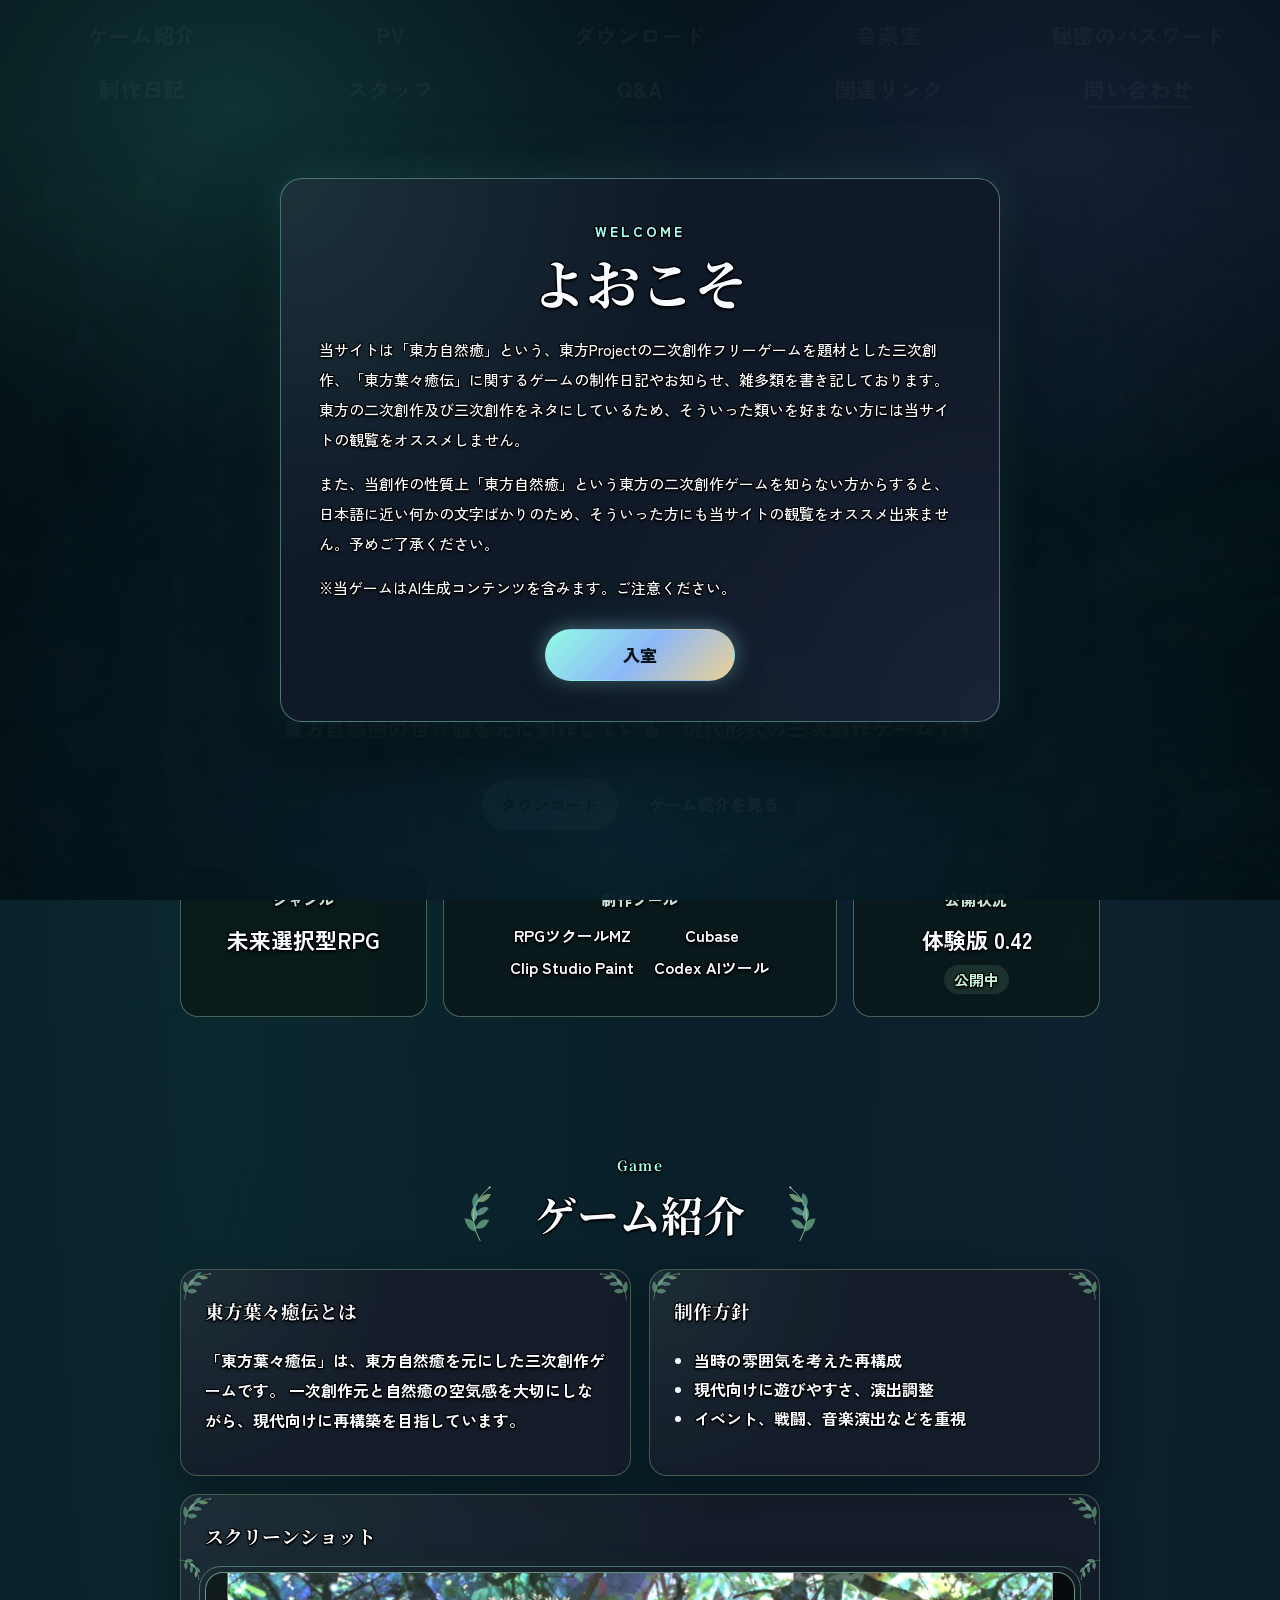
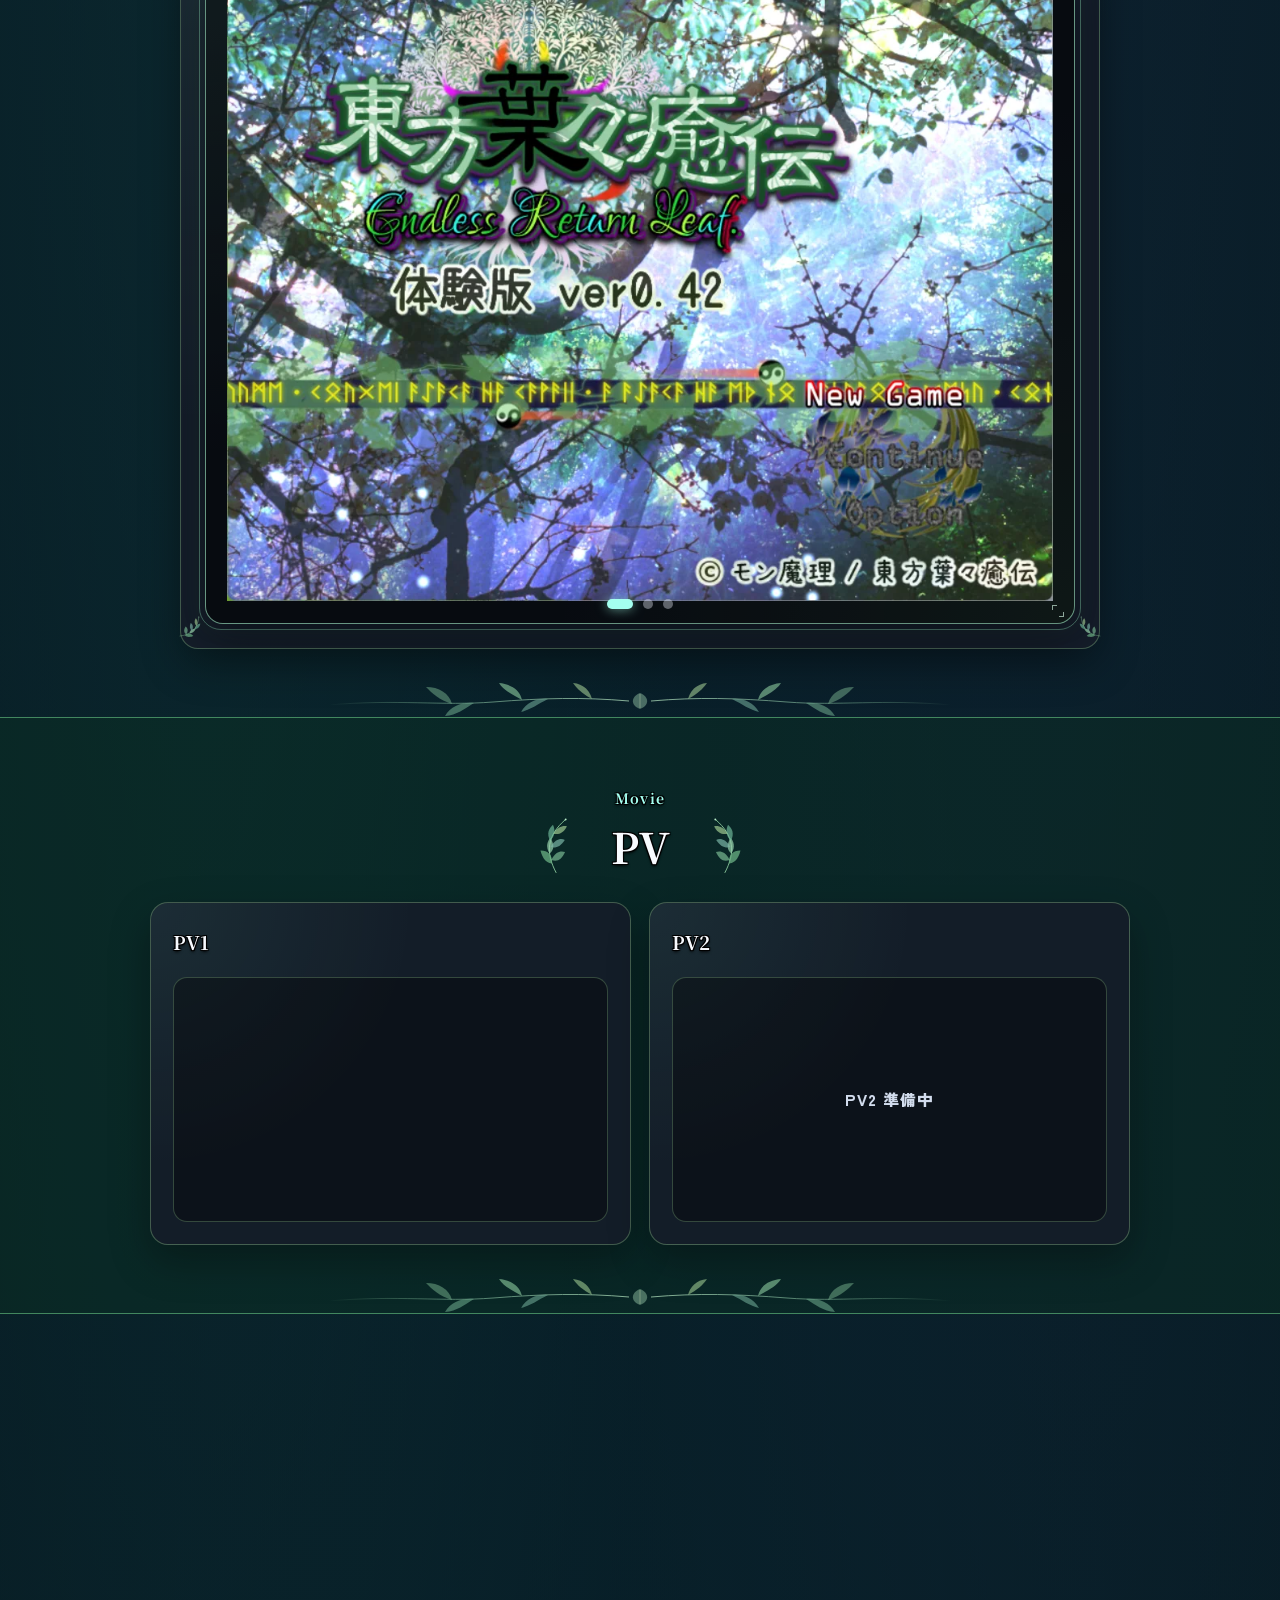
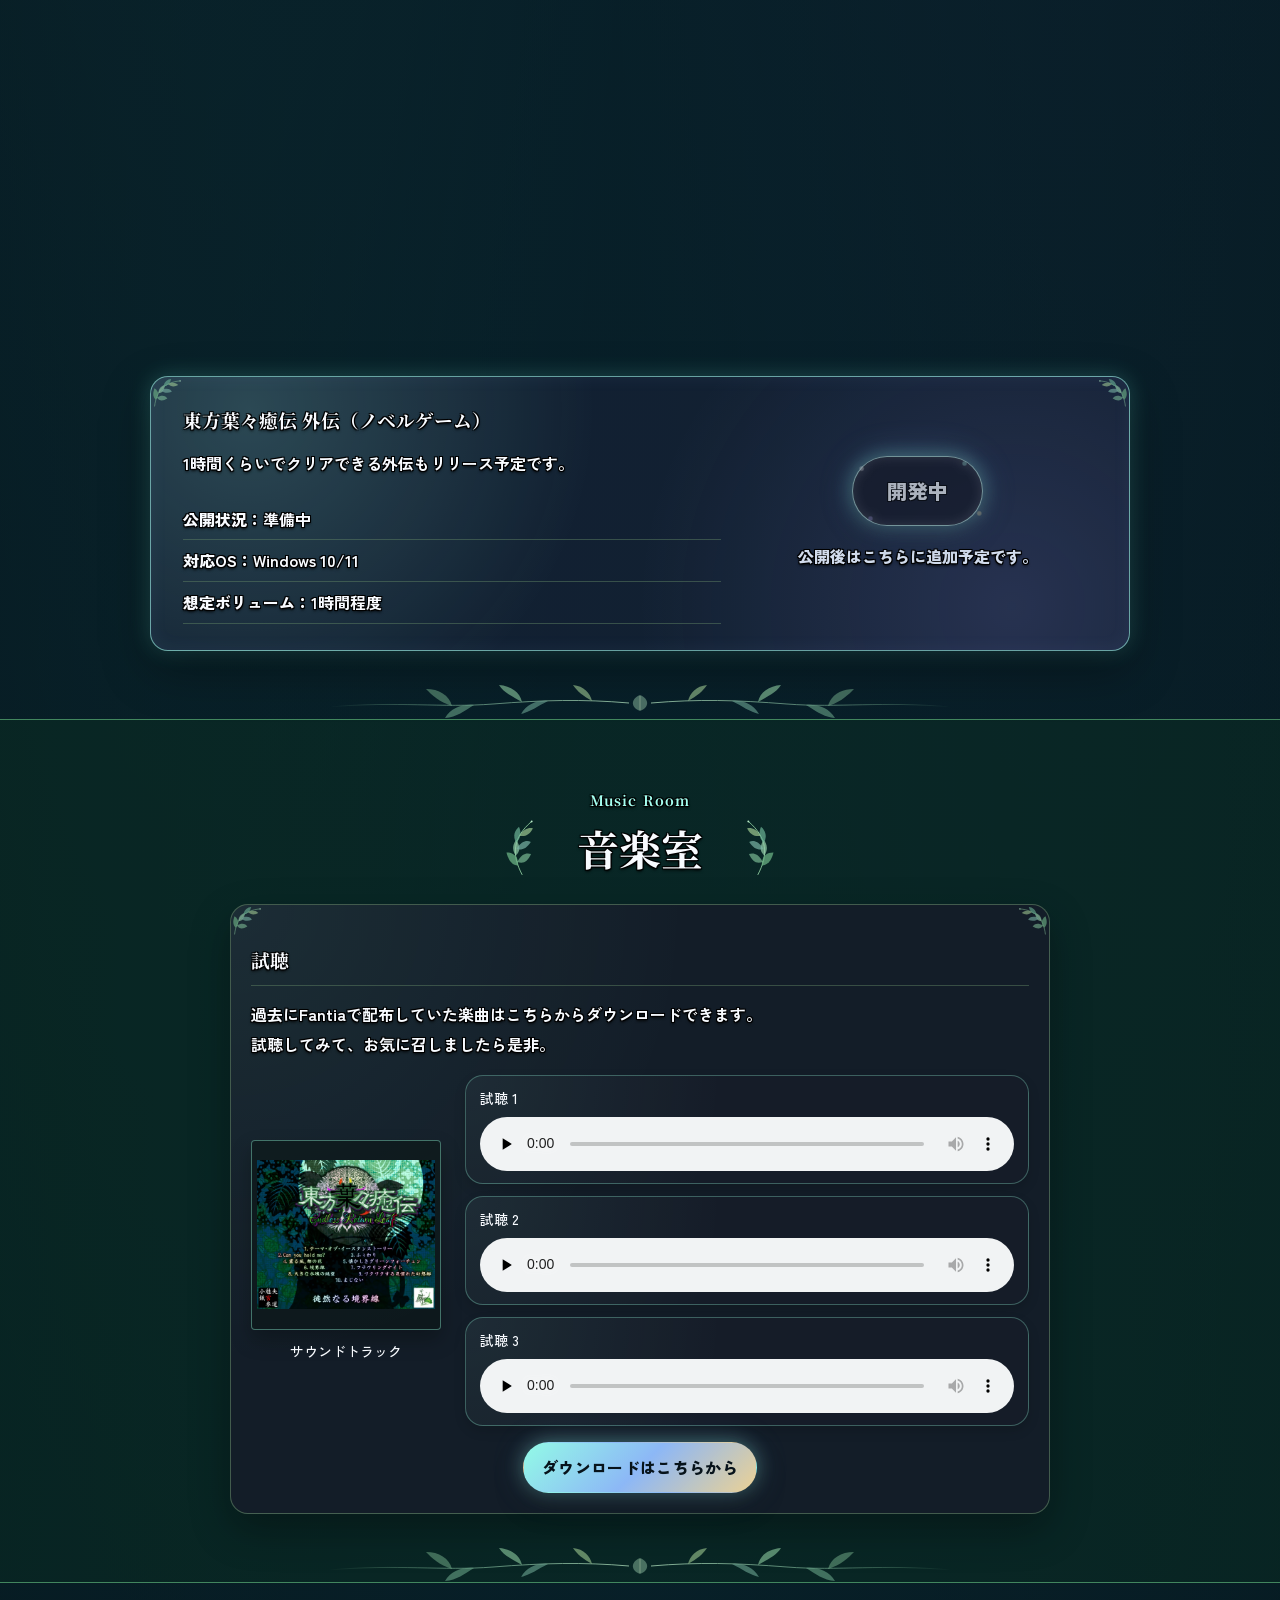
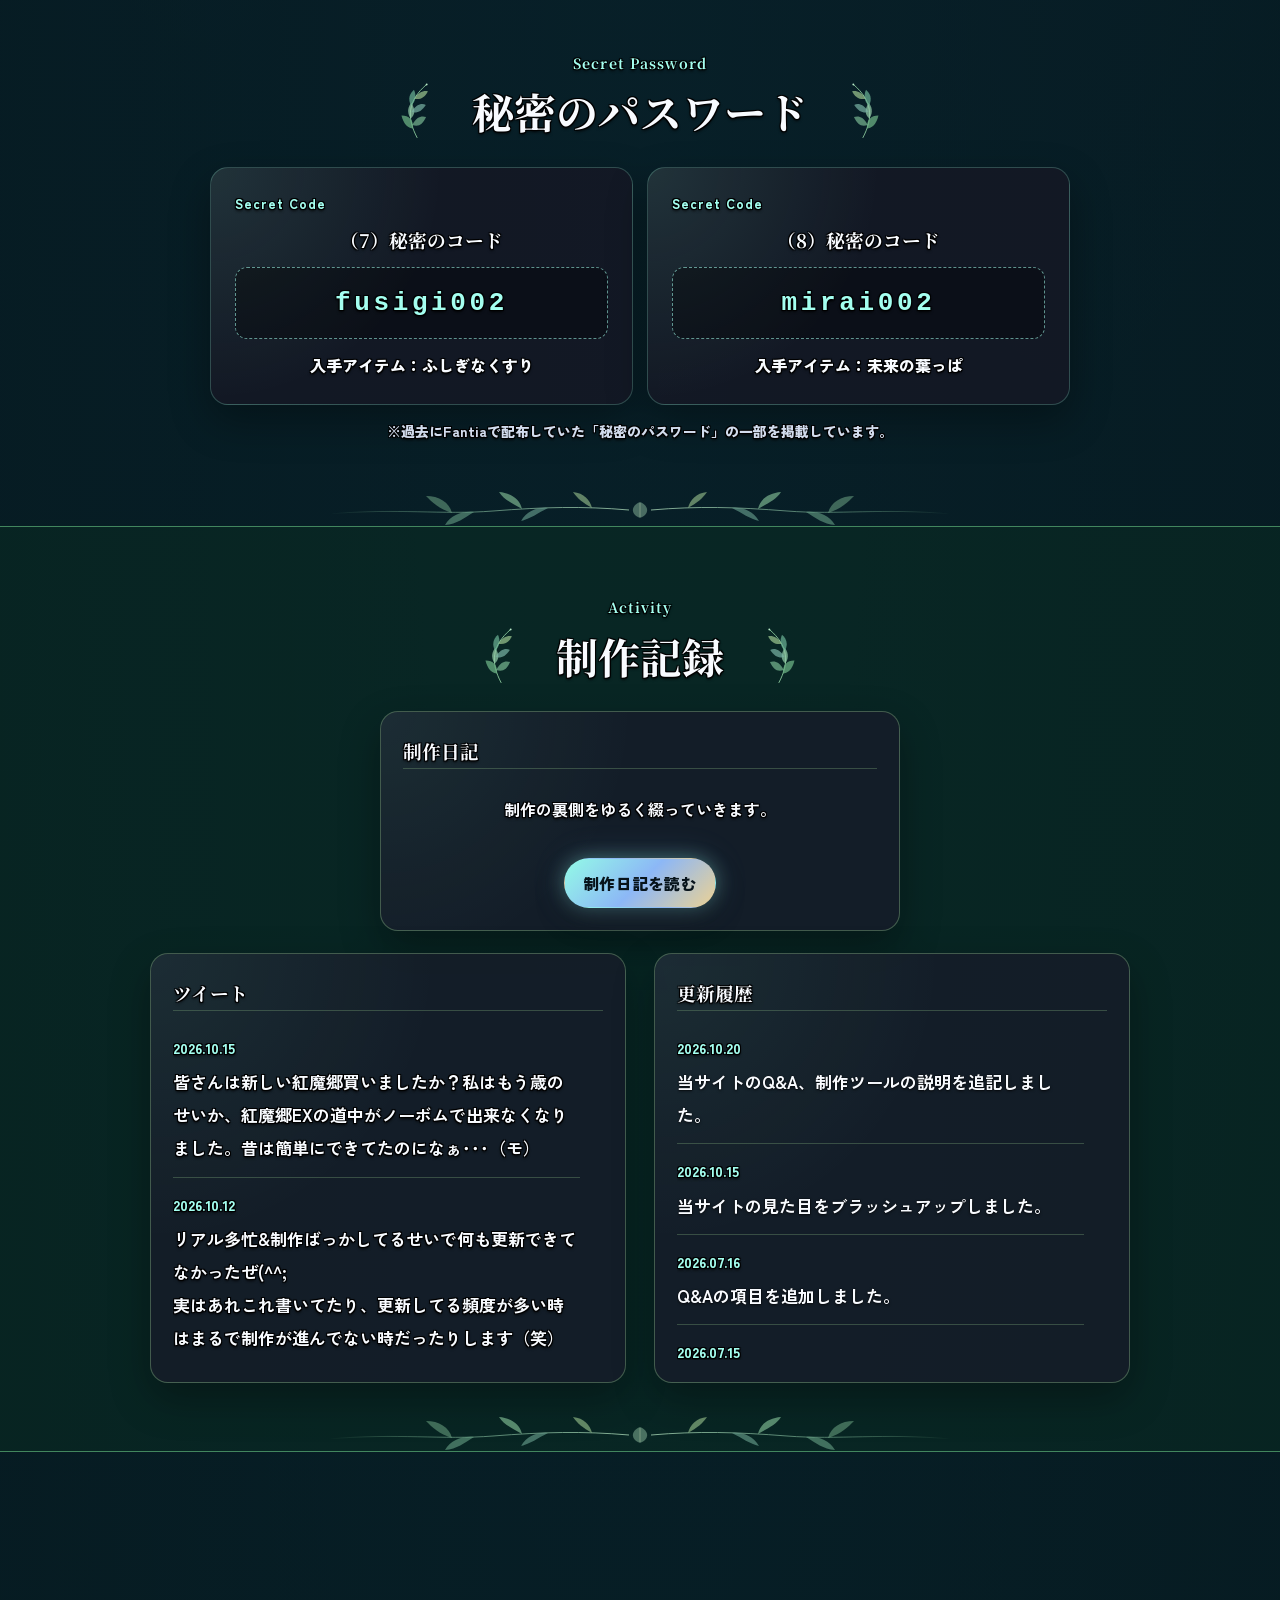
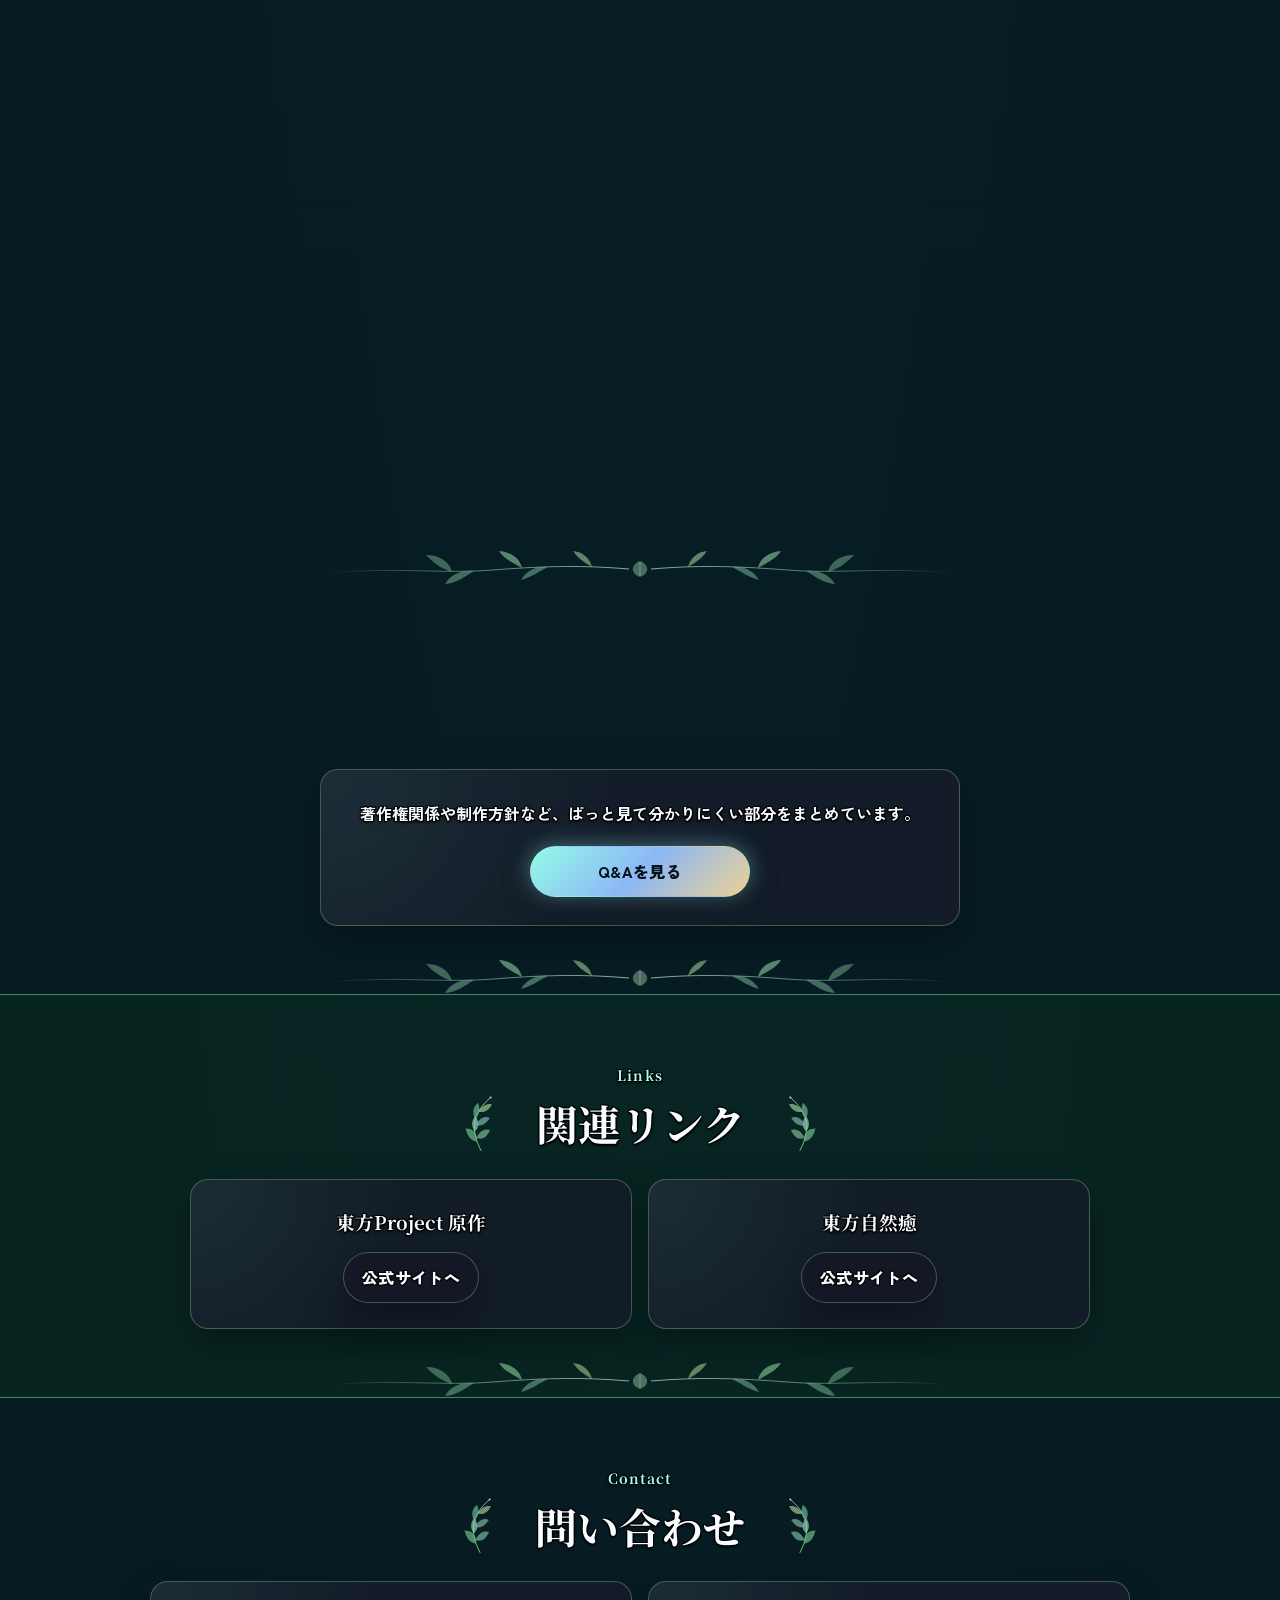
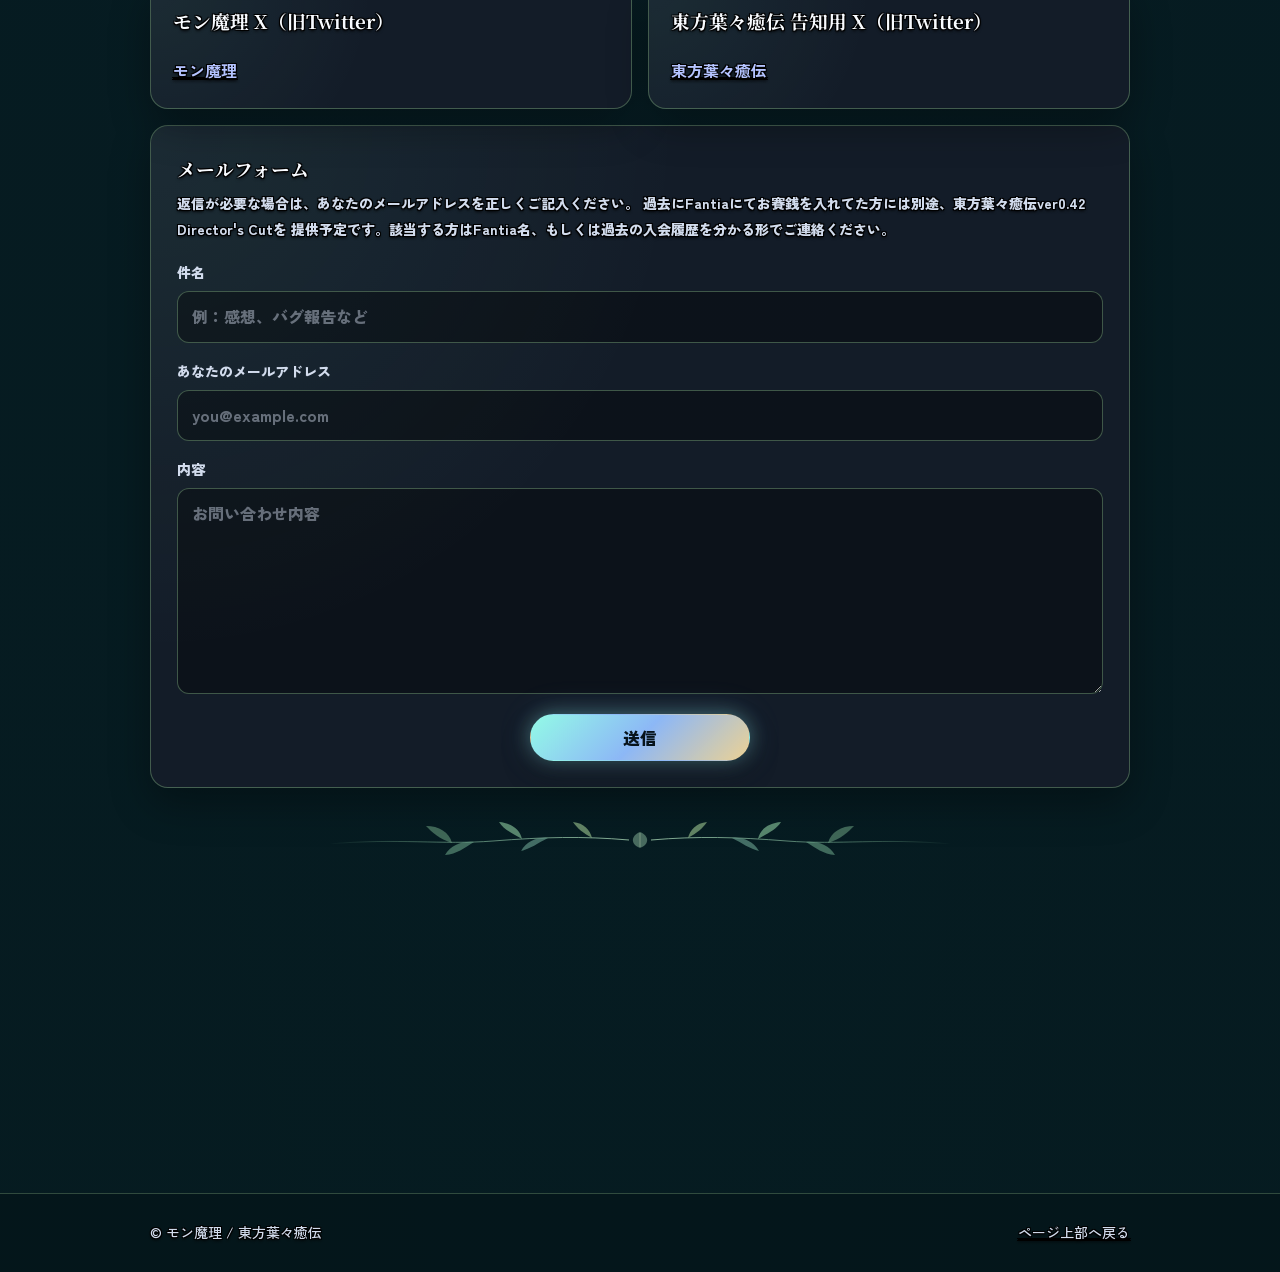
==== index.html @ af392913 "update" ====
<!doctype html>
<html lang="ja">
<head>
  <meta charset="utf-8">
  <meta name="viewport" content="width=device-width, initial-scale=1">
  <title>東方葉々癒伝 | 東方自然癒 三次創作ゲーム</title>
  <meta name="description" content="東方自然癒の三次創作『東方葉々癒伝』の紹介サイトです。ゲーム紹介、PV、ダウンロード、制作日記、スタッフ情報を掲載しています。">

  <meta property="og:title" content="東方葉々癒伝">
  <meta property="og:description" content="東方自然癒の三次創作『東方葉々癒伝』の紹介サイトです。">
  <meta property="og:type" content="website">
  <meta property="og:image" content="https://monmari0118.github.io/Yoyoyuden/assets/og-image.png">
  <meta name="twitter:card" content="summary_large_image">

  <link rel="icon" type="image/svg+xml" href="assets/favicon.svg">
  <link rel="icon" type="image/png" sizes="32x32" href="assets/favicon-32.png">

  <!-- 入場済みならウェルカム画面を描画前に非表示にする -->
  <script>
    try {
      if (localStorage.getItem("yoyoyudenWelcomeSeen") === "1") {
        document.documentElement.classList.add("welcome-seen");
      }
    } catch (error) {}
  </script>

  <link rel="preconnect" href="https://fonts.googleapis.com">
  <link rel="preconnect" href="https://fonts.gstatic.com" crossorigin>
  <link href="https://fonts.googleapis.com/css2?family=Noto+Serif+JP:wght@500;700;900&family=Zen+Kaku+Gothic+New:wght@400;500;700;900&display=swap" rel="stylesheet">

  <link rel="stylesheet" href="style.css">
  <link rel="stylesheet" href="ornament-leaf.css?v=20261015">
  <link rel="stylesheet" href="detail-polish.css?v=20261020-2">
  <link rel="stylesheet" href="gallery-polish.css?v=20261015">
  <link rel="stylesheet" href="music-polish.css?v=20261015">
</head>

<body class="site-glow ornament-leaf detail-polish">
  <div class="welcome-gate">
    <div class="welcome-card">
      <p class="welcome-kicker">Welcome</p>
      <h2 class="welcome-title">よおこそ</h2>

      <div class="welcome-text">
        <p>
          当サイトは「東方自然癒」という、東方Projectの二次創作フリーゲームを題材とした三次創作、「東方葉々癒伝」に関するゲームの制作日記やお知らせ、雑多類を書き記しております。東方の二次創作及び三次創作をネタにしているため、そういった類いを好まない方には当サイトの観覧をオススメしません。
        </p>
        <p>
          また、当創作の性質上「東方自然癒」という東方の二次創作ゲームを知らない方からすると、日本語に近い何かの文字ばかりのため、そういった方にも当サイトの観覧をオススメ出来ません。予めご了承ください。
        </p>
        <p>
          ※当ゲームはAI生成コンテンツを含みます。ご注意ください。
        </p>
      </div>

      <div class="welcome-actions">
        <button class="button primary" type="button" data-welcome-enter>入室</button>
      </div>
    </div>
  </div>

  <noscript>
    <style>
      .welcome-gate { display: none !important; }
    </style>
  </noscript>

  <header class="site-header">
    <div class="container header-inner">
      <a class="site-title" href="#top">東方葉々癒伝</a>

      <nav class="site-nav" aria-label="サイト内メニュー">
        <a href="#game">ゲーム紹介</a>
        <a href="#pv">PV</a>
        <a href="#download">ダウンロード</a>
        <a href="#music">音楽室</a>
        <a href="#secret">秘密のパスワード</a>
        <a href="#activity">制作日記</a>
        <a href="#staff">スタッフ</a>
        <a href="#qa">Q&amp;A</a>
        <a href="#links">関連リンク</a>
        <a href="#contact">問い合わせ</a>
      </nav>
    </div>
  </header>
  <main id="top">
    <section class="hero">
      <div class="container hero-inner">
        <p class="label">東方自然癒 三次創作 / 非公式ファン作品</p>

        <h1 class="visually-hidden">東方葉々癒伝 ～ Endless Return Leaf</h1>

        <div class="title-logo-frame">
          <img
            class="title-logo"
            src="assets/Title2.webp"
            alt="東方葉々癒伝 ～ Endless Return Leaf">
        </div>

        <p class="lead">
          東方自然癒の世界観を元に制作している、現代形式の三次創作ゲームです。
        </p>

        <div class="hero-buttons">
          <a class="button primary" href="#download">ダウンロード</a>
          <a class="button" href="#game">ゲーム紹介を見る</a>
        </div>

        <dl class="quick-info" id="quick-info">
          <div class="quick-info-card">
            <dt>ジャンル</dt>
            <dd>未来選択型RPG</dd>
          </div>
          <div class="quick-info-card quick-info-tools">
            <dt>制作ツール</dt>
            <dd>
              <ul class="quick-tool-list">
                <li>RPGツクールMZ</li>
                <li>Cubase</li>
                <li>Clip Studio Paint</li>
                <li>Codex AIツール</li>
              </ul>
            </dd>
          </div>
          <div class="quick-info-card">
            <dt>公開状況</dt>
            <dd class="quick-release">
              <span class="quick-release-version">体験版 0.42</span>
              <span class="quick-release-status">公開中</span>
            </dd>
          </div>
        </dl>
      </div>
    </section>

    <section id="game" class="section">
      <div class="container">
        <div class="section-head">
          <p class="section-kicker">Game</p>
          <h2>ゲーム紹介</h2>
        </div>

        <div class="grid two">
          <div class="card">
            <h3>東方葉々癒伝とは</h3>
            <p>
              「東方葉々癒伝」は、東方自然癒を元にした三次創作ゲームです。
              一次創作元と自然癒の空気感を大切にしながら、現代向けに再構築を目指しています。
            </p>
          </div>

          <div class="card">
            <h3>制作方針</h3>
            <ul>
              <li>当時の雰囲気を考えた再構成</li>
              <li>現代向けに遊びやすさ、演出調整</li>
              <li>イベント、戦闘、音楽演出などを重視</li>
            </ul>
          </div>
        </div>

        <div class="card wide" id="screenshots">
          <h3>スクリーンショット</h3>

          <div class="screenshot-slider" aria-label="スクリーンショットスライダー">
            <div class="screenshot-slide is-active">
              <img src="assets/ss01.webp" alt="スクリーンショット1" loading="lazy" onerror="this.remove(); this.parentElement.classList.add('is-placeholder');">
              <span class="placeholder-text">Screenshot 01</span>
            </div>

            <div class="screenshot-slide">
              <img src="assets/ss02.webp" alt="スクリーンショット2" loading="lazy" onerror="this.remove(); this.parentElement.classList.add('is-placeholder');">
              <span class="placeholder-text">Screenshot 02</span>
            </div>

            <div class="screenshot-slide">
              <img src="assets/ss03.webp" alt="スクリーンショット3" loading="lazy" onerror="this.remove(); this.parentElement.classList.add('is-placeholder');">
              <span class="placeholder-text">Screenshot 03</span>
            </div>

            <div class="slider-dots"></div>
          </div>
        </div>
      </div>
    </section>

    <section id="pv" class="section alt">
      <div class="container">
        <div class="section-head">
          <p class="section-kicker">Movie</p>
          <h2>PV</h2>
        </div>

        <div class="pv-grid">
          <article class="pv-card">
            <h3>PV1</h3>
            <div class="video-frame">
              <iframe
                src="https://www.youtube.com/embed/AuyrndQZ9sk"
                title="東方葉々癒伝 PV1"
                loading="lazy"
                allow="accelerometer; autoplay; clipboard-write; encrypted-media; gyroscope; picture-in-picture; web-share"
                allowfullscreen>
              </iframe>
            </div>
          </article>

          <article class="pv-card">
            <h3>PV2</h3>
            <div class="video-placeholder">
              PV2 準備中
            </div>
          </article>
        </div>
      </div>
    </section>

    <section id="download" class="section">
      <div class="container">
        <div class="section-head">
          <p class="section-kicker">Download</p>
          <h2>ゲームダウンロード</h2>
        </div>

        <div class="download-grid">
          <article class="download-panel">
            <aside class="download-notice" id="play-notice" aria-labelledby="play-notice-title">
              <p class="download-notice-title" id="play-notice-title"><strong>プレイ前の注意：15歳以上推奨</strong></p>
              <p class="download-notice-basis">（制作者による自主基準）</p>
              <p>本作では、流血描写や、精神的なショックを与える可能性のある表現・展開を扱います。（ver0.50以降）<br>
              こうした内容が苦手な方はご注意ください。</p>
            </aside>

            <div class="download-body">
              <h3>東方葉々癒伝 本編ver0.42（RPG）</h3>
              <p>
                「東方葉々癒伝」の最新版はこちらからダウンロードできます。
              </p>

              <ul class="download-info">
                <li><strong>公開状況：</strong>体験版ver0.42公開中！</li>
                <li><strong>対応OS：</strong>Windows 10/11</li>
                <li><strong>想定ボリューム：</strong>20時間程度（体験版は5~8時間程度）</li>
              </ul>
            </div>

            <div class="download-action">
              <a class="button primary" href="https://github.com/Monmari0118/Yoyoyuden/releases/download/Yoyoyuden-ver0.42/project.ver0.42b.zip" target="_blank" rel="noopener">
                ダウンロード
              </a>
            </div>
          </article>

          <article class="download-panel">
            <div class="download-body">
              <h3>東方葉々癒伝 外伝（ノベルゲーム）</h3>
              <p>
                1時間くらいでクリアできる外伝もリリース予定です。
              </p>

              <ul class="download-info">
                <li><strong>公開状況：</strong>準備中</li>
                <li><strong>対応OS：</strong>Windows 10/11</li>
                <li><strong>想定ボリューム：</strong>1時間程度</li>
              </ul>
            </div>

            <div class="download-action">
              <a class="button disabled" href="#" aria-disabled="true">
                開発中
              </a>
              <p class="note">
                公開後はこちらに追加予定です。
              </p>
            </div>
          </article>
        </div>
      </div>
    </section>

    <section id="music" class="section alt">
      <div class="container">
        <div class="section-head">
          <p class="section-kicker">Music Room</p>
          <h2>音楽室</h2>
        </div>

        <div class="music-preview-wrap">
          <section class="music-preview-card">
            <div class="card-head-row plain">
              <h3>試聴</h3>
            </div>

            <p class="music-intro">
              過去にFantiaで配布していた楽曲はこちらからダウンロードできます。<br>
              試聴してみて、お気に召しましたら是非。
            </p>

            <div class="music-preview-list compact-music-list">
              <article class="music-card music-card-simple">
                <audio controls preload="none" src="assets/audio/track01.mp3">
                  お使いのブラウザは対応していません
                </audio>
              </article>

              <article class="music-card music-card-simple">
                <audio controls preload="none" src="assets/audio/track02.mp3">
                  お使いのブラウザは対応していません
                </audio>
              </article>

              <article class="music-card music-card-simple">
                <audio controls preload="none" src="assets/audio/track03.mp3">
                  お使いのブラウザは対応していません
                </audio>
              </article>
            </div>

            <div class="center-actions compact-actions">
              <a class="button primary" href="music.html">ダウンロードはこちらから</a>
            </div>
          </section>
        </div>
      </div>
    </section>

    <section id="secret" class="section">
      <div class="container">
        <div class="section-head">
          <p class="section-kicker">Secret Password</p>
          <h2>秘密のパスワード</h2>
        </div>

        <div class="secret-list secret-grid-two">
          <!-- 合言葉を追加するときは、この下に secret-card を追加 -->
          <article class="secret-card">
            <p class="secret-label">Secret Code</p>
            <h3>（7）秘密のコード</h3>
            <p class="secret-code">fusigi002</p>
            <p class="secret-item">入手アイテム：ふしぎなくすり</p>
          </article>

          <article class="secret-card">
            <p class="secret-label">Secret Code</p>
            <h3>（8）秘密のコード</h3>
            <p class="secret-code">mirai002</p>
            <p class="secret-item">入手アイテム：未来の葉っぱ</p>
          </article>
        </div>

        <p class="note center-text">
          ※過去にFantiaで配布していた「秘密のパスワード」の一部を掲載しています。
        </p>
      </div>
    </section>

    <section id="activity" class="section alt">
      <div class="container">
        <div class="section-head">
          <p class="section-kicker">Activity</p>
          <h2>制作記録</h2>
        </div>

        <div class="activity-grid three-column activity-diary-first">
          <section class="activity-card diary-link-card">
            <div class="card-head-row">
              <h3>制作日記</h3>
            </div>

            <div class="activity-diary-body">
              <p>制作の裏側をゆるく綴っていきます。</p>
              <a class="button primary" href="diary.html">制作日記を読む</a>
            </div>
          </section>

          <section class="activity-card scroll-card">
            <div class="card-head-row">
              <h3>ツイート</h3>
            </div>

            <div class="scroll-area">
              <ul class="tweet-list" data-record-type="tweets">
              </ul>
            </div>
          </section>

          <section class="activity-card scroll-card">
            <div class="card-head-row">
              <h3>更新履歴</h3>
            </div>

            <div class="scroll-area" data-record-type="updates">
            </div>
          </section>
        </div>
      </div>
    </section>

    <section id="staff" class="section">
      <div class="container">
        <div class="section-head">
          <p class="section-kicker">Staff</p>
          <h2>スタッフ</h2>
        </div>

        <div class="staff-cards three">
          <article class="staff-card main-staff">
            <p class="staff-role">企画・制作 / シナリオ / アレンジ音楽</p>
            <h3>モン魔理</h3>
            <p>
              「東方葉々癒伝」の企画、制作、シナリオ、音楽など担当。
              東方自然癒の雰囲気を大切にしながら、現代向けの形で再構成しています。
            </p>
          </article>

          <article class="staff-card">
            <p class="staff-role">立ち絵 / システム全般 / アレンジ音楽</p>
            <h3>みゃが</h3>
            <p>
              立ち絵や制作面で協力。
              東方葉々癒伝の雰囲気作りに関わっています。
            </p>

            <p>
              <a class="text-link" href="myaga.html">みゃがについて</a>
            </p>
          </article>

          <article class="staff-card">
            <p class="staff-role">立ち絵</p>
            <h3>てんごく</h3>
            <p>
              主に瀬笈葉、虹霓文花といった自然癒オリジナルキャラクターの
              立ち絵を担当していただきました。
            </p>

            <p>
              <a class="text-link" href="tengoku.html">てんごくについて</a>
            </p>
          </article>
        </div>

        <div class="card staff-note">
          <dl class="staff-list">
            <div>
              <dt>原作</dt>
              <dd>上海アリス幻樂団「東方Project」</dd>
            </div>

            <div>
              <dt>原案・関連作品</dt>
              <dd>東方Project(ZUN) / 東方自然癒(ASATO)</dd>
            </div>
          </dl>
        </div>
      </div>
    </section>

    <section id="qa" class="section">
      <div class="container">
        <div class="section-head">
          <p class="section-kicker">Unknown point</p>
          <h2>Q&amp;A</h2>
        </div>

        <div class="qa-jump-card">
          <p>
            著作権関係や制作方針など、ぱっと見て分かりにくい部分をまとめています。
          </p>
          <a class="button primary" href="qa.html">Q&amp;Aを見る</a>
        </div>
      </div>
    </section>

    <section id="links" class="section alt">
      <div class="container">
        <div class="section-head">
          <p class="section-kicker">Links</p>
          <h2>関連リンク</h2>
        </div>

        <div class="link-grid">
          <article class="link-card centered-link-card">
            <h3>東方Project 原作</h3>
            <a class="button" href="https://touhou-project.news/official/" target="_blank" rel="noopener">公式サイトへ</a>
          </article>

          <article class="link-card centered-link-card">
            <h3>東方自然癒</h3>
            <a class="button" href="https://tohosizenyu.iza-yoi.net/" target="_blank" rel="noopener">公式サイトへ</a>
          </article>
        </div>
      </div>
    </section>

    <section id="contact" class="section">
      <div class="container">
        <div class="section-head">
          <p class="section-kicker">Contact</p>
          <h2>問い合わせ</h2>
        </div>

        <div class="contact-card contact-two-cards">
          <div>
            <h3>モン魔理 X（旧Twitter）</h3>
            <p>
              <a href="https://x.com/_Monmari0118_" target="_blank" rel="noopener">モン魔理</a>
            </p>
          </div>

          <div>
            <h3>東方葉々癒伝 告知用 X（旧Twitter）</h3>
            <p>
              <a href="https://x.com/yoyoyuden" target="_blank" rel="noopener">東方葉々癒伝</a>
            </p>
          </div>
        </div>

        <div class="contact-form-card">
          <h3>メールフォーム</h3>
          <p class="note">
            返信が必要な場合は、あなたのメールアドレスを正しくご記入ください。
            過去にFantiaにてお賽銭を入れてた方には別途、東方葉々癒伝ver0.42 Director's Cutを
            提供予定です。該当する方はFantia名、もしくは過去の入会履歴を分かる形でご連絡ください。
          </p>

          <form class="contact-form" action="https://formsubmit.co/yoyoyuden@gmail.com" method="POST">
            <input type="hidden" name="_next" value="https://monmari0118.github.io/Yoyoyuden/index.html?sent=1#contact">
            <input type="hidden" name="_captcha" value="false">
            <input type="text" name="_honey" class="visually-hidden" tabindex="-1" autocomplete="off" aria-hidden="true">

            <label>
              件名
              <input type="text" name="_subject" required maxlength="120" placeholder="例：感想、バグ報告など">
            </label>

            <label>
              あなたのメールアドレス
              <input type="email" name="email" required placeholder="you@example.com">
            </label>

            <label>
              内容
              <textarea name="message" rows="7" required placeholder="お問い合わせ内容"></textarea>
            </label>

            <div class="contact-form-actions">
              <button class="button primary" type="submit">送信</button>
            </div>
          </form>
        </div>
      </div>
    </section>

    <section id="notice" class="section notice-section">
      <div class="container">
        <div class="card notice">
          <h2>注意事項</h2>
          <p>
            本サイトおよび「東方葉々癒伝」は、上海アリス幻樂団様の「東方Project」および
            「東方自然癒」の非公式ファン作品です。
            原作・各権利者様とは一切関係ありませんので、間違っても原作には問い合わせなど無いよう、
            よろしくお願いいたします。また、掲載している内容は時々変更されるでしょう。
          </p>
        </div>
      </div>
    </section>
  </main>

  <footer class="site-footer">
    <div class="container footer-inner">
      <p>© モン魔理 / 東方葉々癒伝</p>
      <p><a href="#top">ページ上部へ戻る</a></p>
    </div>
  </footer>

  <script src="records.js?v=20261015"></script>
  <script src="leaf-textures.js?v=20261015"></script>
  <script src="leaf-atmosphere.js?v=20261015"></script>
  <script src="script.js?v=20261015"></script>
  <script src="gallery-polish.js?v=20261015"></script>
  <script src="music-polish.js?v=20261015"></script>
</body>
</html>
---- style.css ----
:root {
  --bg: #06110c;
  --panel: #151925;
  --text: #eef3ff;
  --muted: #aab5ce;
  --line: #2d3447;
  --accent: #8ef0d4;
  --accent-blue: #7aa2ff;
  --shadow: 0 16px 40px rgba(0, 0, 0, 0.32);
  --radius: 18px;
}

* {
  box-sizing: border-box;
}

html {
  scroll-behavior: smooth;
}

body {
  margin: 0;
  background:
    linear-gradient(rgba(4, 14, 9, 0.86), rgba(4, 14, 9, 0.94)),
    radial-gradient(circle at top left, rgba(142, 240, 212, 0.13), transparent 34rem),
    radial-gradient(circle at top right, rgba(77, 160, 98, 0.13), transparent 32rem),
    var(--bg);
  color: var(--text);
  font-family:
    "Zen Kaku Gothic New",
    system-ui,
    -apple-system,
    "Noto Sans JP",
    "Yu Gothic",
    sans-serif;
  line-height: 1.8;
}

body::before {
  content: "";
  position: fixed;
  inset: 0;
  pointer-events: none;
  background:
    radial-gradient(circle at 18% 22%, rgba(142, 240, 212, 0.08), transparent 24rem),
    radial-gradient(circle at 82% 18%, rgba(96, 180, 92, 0.08), transparent 22rem),
    linear-gradient(120deg, rgba(255, 255, 255, 0.025), transparent 42%);
  z-index: -1;
}

a {
  color: var(--accent-blue);
}

a:hover {
  opacity: 0.85;
}

.container {
  width: min(980px, calc(100% - 40px));
  margin-inline: auto;
}

h1,
h2,
h3,
h4,
p {
  overflow-wrap: anywhere;
}

h2,
h3,
h4,
.site-title,
.section-kicker,
.page-title {
  font-family:
    "Noto Serif JP",
    "Yu Mincho",
    "Hiragino Mincho ProN",
    serif;
}

/* ===== ヘッダー ===== */

.site-header {
  position: sticky;
  top: 0;
  z-index: 10;
  background: rgba(6, 17, 12, 0.82);
  border-bottom: 1px solid rgba(55, 79, 62, 0.75);
  backdrop-filter: blur(14px);
}

.header-inner {
  min-height: 64px;
  display: flex;
  align-items: center;
  justify-content: space-between;
  gap: 16px;
}

.site-title {
  color: var(--text);
  font-weight: 800;
  text-decoration: none;
  letter-spacing: 0.04em;
}

.site-nav {
  display: flex;
  flex-wrap: wrap;
  gap: 10px;
  justify-content: flex-end;
}

.site-nav a {
  color: var(--muted);
  text-decoration: none;
  font-size: 14px;
  padding: 6px 10px;
  border-radius: 999px;
}

.site-nav a:hover {
  color: var(--text);
  background: rgba(142, 240, 212, 0.08);
}

/* ===== ヒーロー ===== */

.hero {
  padding: 76px 0 68px;
}

.hero-inner {
  max-width: 920px;
  margin-inline: auto;
  text-align: center;
}

.label,
.section-kicker {
  color: var(--accent);
  font-size: 14px;
  font-weight: 700;
  letter-spacing: 0.08em;
  margin: 0 0 10px;
}

.visually-hidden {
  position: absolute;
  width: 1px;
  height: 1px;
  overflow: hidden;
  clip: rect(0 0 0 0);
  white-space: nowrap;
}

.title-logo-frame {
  width: min(760px, 100%);
  margin: 10px auto 28px;
  display: flex;
  justify-content: center;
  align-items: center;
  overflow: visible;
  filter:
    drop-shadow(0 16px 22px rgba(0, 0, 0, 0.45))
    drop-shadow(0 0 18px rgba(142, 240, 212, 0.22));
}

.title-logo {
  display: block;
  width: min(100%, 760px);
  height: auto;
  margin: 0 auto;
}

.lead {
  max-width: 780px;
  margin: 0 auto;
  color: #dce5fb;
  font-size: clamp(17px, 2.1vw, 21px);
}

.hero-buttons,
.center-actions {
  display: flex;
  flex-wrap: wrap;
  justify-content: center;
  gap: 12px;
}

.hero-buttons {
  margin-top: 32px;
}

.center-actions {
  margin-top: 24px;
}

/* ===== ボタン ===== */

.button {
  display: inline-flex;
  align-items: center;
  justify-content: center;
  min-height: 44px;
  padding: 10px 18px;
  border: 1px solid rgba(96, 132, 100, 0.62);
  border-radius: 999px;
  background: rgba(21, 25, 37, 0.88);
  color: var(--text);
  text-decoration: none;
  font-weight: 700;
  box-shadow: var(--shadow);
}

.button.primary {
  background: linear-gradient(135deg, rgba(142, 240, 212, 0.95), rgba(112, 198, 112, 0.95));
  color: #081015;
  border-color: transparent;
}

.button.disabled {
  cursor: not-allowed;
  opacity: 0.65;
}

/* ===== クイック情報 ===== */

.quick-info {
  display: grid;
  grid-template-columns: repeat(3, 1fr);
  gap: 14px;
  max-width: 780px;
  margin: 36px auto 0;
}

.quick-info div {
  background: rgba(17, 29, 22, 0.74);
  border: 1px solid rgba(96, 132, 100, 0.62);
  border-radius: var(--radius);
  padding: 16px;
}

.quick-info dt {
  color: var(--muted);
  font-size: 13px;
}

.quick-info dd {
  margin: 4px 0 0;
  font-weight: 800;
}

/* ===== セクション共通 ===== */

.section {
  padding: 68px 0;
}

.section.alt {
  background: rgba(9, 28, 18, 0.28);
  border-top: 1px solid rgba(60, 92, 65, 0.55);
  border-bottom: 1px solid rgba(60, 92, 65, 0.55);
}

.section-head {
  text-align: center;
  margin-bottom: 30px;
}

.section-head h2,
.page-title {
  font-size: clamp(28px, 4vw, 42px);
  line-height: 1.2;
  margin: 0;
}

.center-text {
  text-align: center;
}

.grid,
.download-grid {
  display: grid;
  gap: 18px;
}

.grid.two {
  grid-template-columns: repeat(2, 1fr);
  max-width: 920px;
  margin-inline: auto;
}

.activity-grid.two-column,
.contact-card.two-column {
  grid-template-columns: repeat(2, 1fr);
}

.card,
.download-panel,
.log {
  background: rgba(21, 25, 37, 0.86);
  border: 1px solid rgba(96, 132, 100, 0.62);
  border-radius: var(--radius);
  padding: 24px;
  box-shadow: var(--shadow);
}

.card.wide {
  max-width: 920px;
  margin: 18px auto 0;
}

.card h3,
.download-panel h3,
.log h3 {
  margin-top: 0;
}

.card ul {
  margin: 0;
  padding-left: 1.25em;
}

.card p,
.download-panel p,
.log p,
.notice p,
.music-card p,
.contact-card p,
.link-card p,
.work-body p,
.history-item p,
.voice-item p,
.log-article p,
.zip-card p,
.staff-profile p,
.music-preview-card p,
.creator-body p,
.logs-summary-card p {
  font-size: 16px;
  line-height: 1.85;
}

.muted,
.note {
  color: var(--muted);
}

.note {
  font-size: 14px;
}

/* ===== スクリーンショットスライダー ===== */

.screenshot-slider {
  position: relative;
  width: min(900px, 100%);
  aspect-ratio: 4 / 3;
  margin: 18px auto 0;
  overflow: hidden;
  border: 1px solid rgba(96, 132, 100, 0.62);
  border-radius: 18px;
  background:
    radial-gradient(circle at top left, rgba(142, 240, 212, 0.08), transparent 45%),
    radial-gradient(circle at bottom right, rgba(112, 198, 112, 0.10), transparent 48%),
    rgba(0, 0, 0, 0.38);
  box-shadow: var(--shadow);
}

.screenshot-slide {
  position: absolute;
  inset: 0;
  opacity: 0;
  transform: scale(1.015);
  transition:
    opacity 900ms ease,
    transform 1200ms ease;
}

.screenshot-slide.is-active {
  opacity: 1;
  transform: scale(1);
  z-index: 1;
}

.screenshot-slide img {
  width: 100%;
  height: 100%;
  object-fit: contain;
  background: rgba(0, 0, 0, 0.35);
}

.screenshot-slide .placeholder-text {
  display: none;
}

.screenshot-slide.is-placeholder {
  display: grid;
  place-items: center;
}

.screenshot-slide.is-placeholder .placeholder-text {
  display: block;
  color: var(--muted);
  font-weight: 800;
  letter-spacing: 0.08em;
}

.slider-dots {
  position: absolute;
  left: 50%;
  bottom: 14px;
  z-index: 3;
  transform: translateX(-50%);
  display: flex;
  gap: 8px;
}

.slider-dots span {
  width: 8px;
  height: 8px;
  border-radius: 999px;
  background: rgba(238, 243, 255, 0.35);
}

.slider-dots span.is-active {
  width: 24px;
  background: var(--accent);
}

/* ===== PV ===== */

.pv-grid {
  display: grid;
  grid-template-columns: 1fr 1fr;
  gap: 18px;
  max-width: 1080px;
  margin-inline: auto;
}

.pv-card {
  background: rgba(21, 25, 37, 0.88);
  border: 1px solid rgba(96, 132, 100, 0.62);
  border-radius: var(--radius);
  padding: 22px;
  box-shadow: var(--shadow);
}

.pv-card h3 {
  margin-top: 0;
}

.video-frame,
.video-placeholder {
  aspect-ratio: 16 / 9;
  border-radius: 14px;
  overflow: hidden;
  background: rgba(0, 0, 0, 0.35);
  border: 1px solid rgba(96, 132, 100, 0.48);
}

.video-frame iframe {
  display: block;
  width: 100%;
  height: 100%;
  border: 0;
}

.video-placeholder {
  display: grid;
  place-items: center;
  color: var(--muted);
  font-weight: 800;
  letter-spacing: 0.08em;
}

/* ===== ダウンロード ===== */

.download-grid {
  max-width: 980px;
  margin-inline: auto;
}

.download-panel {
  display: grid;
  grid-template-columns: 1.2fr 0.8fr;
  gap: 18px;
  align-items: center;
  width: 100%;
  padding: 26px 32px;
}

.download-body {
  display: flex;
  flex-direction: column;
  justify-content: center;
}

.download-body h3 {
  margin-bottom: 12px;
}

.download-body p {
  margin: 0 0 16px;
}

.download-info {
  list-style: none;
  padding: 0;
  margin: 4px 0 0;
}

.download-info li {
  padding: 6px 0;
  border-bottom: 1px solid rgba(96, 132, 100, 0.48);
}

.download-action {
  display: flex;
  flex-direction: column;
  justify-content: center;
  align-items: center;
  gap: 8px;
  text-align: center;
}

.download-action .note {
  margin: 8px 0 0;
}

/* ===== 音楽室 ===== */

.music-preview-wrap {
  max-width: 820px;
  margin-inline: auto;
}

.music-preview-card,
.music-card,
.zip-card,
.music-page-block {
  background: rgba(21, 25, 37, 0.88);
  border: 1px solid rgba(96, 132, 100, 0.62);
  border-radius: var(--radius);
  padding: 20px;
  box-shadow: var(--shadow);
}

.music-intro {
  margin: 0 0 16px;
  color: var(--text);
  font-family:
    "Zen Kaku Gothic New",
    system-ui,
    -apple-system,
    "Noto Sans JP",
    "Yu Gothic",
    sans-serif;
  font-size: 16px;
  font-weight: 700;
  line-height: 1.9;
}

.music-preview-list {
  display: grid;
  gap: 10px;
}

.music-card {
  display: grid;
  grid-template-columns: 120px 1fr;
  gap: 14px;
  align-items: center;
}

.music-card-simple {
  display: block;
  padding: 14px 16px;
}

.music-card audio,
.music-card-simple audio {
  width: 100%;
  display: block;
}

.card-head-row.plain {
  border-bottom: 1px solid rgba(96, 132, 100, 0.48);
  margin-bottom: 14px;
  padding-bottom: 8px;
}

.compact-actions {
  margin-top: 16px;
}

.download-only-grid {
  display: grid;
  gap: 16px;
  max-width: 860px;
  margin-inline: auto;
}

/* ===== 秘密のパスワード ===== */

.secret-list {
  display: grid;
  gap: 14px;
  max-width: 820px;
  margin-inline: auto;
}

.secret-card {
  background:
    radial-gradient(circle at top left, rgba(142, 240, 212, 0.12), transparent 48%),
    rgba(21, 25, 37, 0.88);
  border: 1px solid rgba(142, 240, 212, 0.24);
  border-radius: var(--radius);
  padding: 24px;
  box-shadow: var(--shadow);
}

.secret-label {
  color: var(--accent);
  font-size: 13px;
  font-weight: 800;
  letter-spacing: 0.08em;
  margin: 0 0 8px;
}

.secret-card h3 {
  margin: 0 0 10px;
}

/* ===== 制作記録 ===== */

.activity-grid {
  display: grid;
  gap: 18px;
  max-width: 1080px;
  margin-inline: auto;
}

.activity-card {
  background: rgba(21, 25, 37, 0.88);
  border: 1px solid rgba(96, 132, 100, 0.62);
  border-radius: var(--radius);
  padding: 22px;
  box-shadow: var(--shadow);
}

.activity-card h3 {
  margin-top: 0;
  border-bottom: 1px solid rgba(96, 132, 100, 0.48);
  padding-bottom: 10px;
}

.card-head-row {
  display: flex;
  align-items: center;
  justify-content: space-between;
  gap: 16px;
  border-bottom: 1px solid rgba(96, 132, 100, 0.48);
  margin-bottom: 10px;
}

.card-head-row h3 {
  border-bottom: none;
  padding-bottom: 0;
  margin-bottom: 0;
}

.small-link,
.text-link {
  color: var(--accent);
  font-size: 13px;
  font-weight: 800;
  text-decoration: none;
  white-space: nowrap;
}

.scroll-card {
  display: flex;
  flex-direction: column;
  height: 320px;
  min-height: 0;
}

.scroll-area {
  flex: 1;
  min-height: 0;
  max-height: none;
  overflow-y: scroll;
  padding-right: 8px;
  scrollbar-gutter: stable;
}

.mini-log {
  padding: 14px 0;
  border-bottom: 1px solid rgba(96, 132, 100, 0.48);
}

.mini-log:last-child {
  border-bottom: none;
  padding-bottom: 0;
}

.mini-log time,
.tweet-list time,
.update-list time,
.history-item time,
.voice-item time,
.log-article time {
  display: inline-block;
  color: var(--accent);
  font-size: 13px;
  font-weight: 800;
  margin-bottom: 4px;
}

.mini-log h4 {
  margin: 0 0 6px;
}

.mini-log p {
  margin: 0;
}

.tweet-list,
.update-list {
  list-style: none;
  padding: 0;
  margin: 0;
}

.tweet-list li,
.update-list li {
  padding: 12px 0;
  border-bottom: 1px solid rgba(96, 132, 100, 0.48);
}

.tweet-list li:last-child,
.update-list li:last-child {
  border-bottom: none;
}

.tweet-list p {
  margin: 0;
}

.tweet-list p,
.mini-log p,
.update-list span {
  white-space: pre-line;
}

.update-list span {
  display: block;
}

/* ===== スタッフ ===== */

.staff-cards {
  display: grid;
  grid-template-columns: 1fr 1fr;
  gap: 18px;
  max-width: 980px;
  margin-inline: auto;
}

.staff-cards.three {
  grid-template-columns: repeat(3, 1fr);
}

.staff-card {
  background:
    linear-gradient(145deg, rgba(142, 240, 212, 0.08), transparent 38%),
    rgba(21, 25, 37, 0.88);
  border: 1px solid rgba(96, 132, 100, 0.62);
  border-radius: var(--radius);
  padding: 26px;
  box-shadow: var(--shadow);
}

.staff-card.main-staff {
  border-color: rgba(142, 240, 212, 0.28);
}

.staff-role {
  color: var(--accent);
  font-size: 13px;
  font-weight: 800;
  letter-spacing: 0.04em;
  margin: 0 0 8px;
}

.staff-card h3 {
  margin: 0 0 12px;
  font-size: 28px;
}

.staff-note {
  max-width: 980px;
  margin: 18px auto 0;
}

.staff-list {
  display: grid;
  gap: 0;
  max-width: 820px;
  margin: 0 auto;
}

.staff-list div {
  display: grid;
  grid-template-columns: 180px 1fr;
  gap: 18px;
  padding: 14px 0;
  border-bottom: 1px solid rgba(96, 132, 100, 0.48);
}

.staff-list div:last-child {
  border-bottom: none;
}

.staff-list dt {
  color: var(--accent);
  font-weight: 800;
}

.staff-list dd {
  margin: 0;
}

/* ===== 関連リンク・問い合わせ ===== */

.link-grid,
.contact-card {
  display: grid;
  gap: 16px;
  margin-inline: auto;
}

.link-grid {
  grid-template-columns: repeat(2, 1fr);
  max-width: 900px;
}

.link-card,
.contact-card > div {
  background: rgba(21, 25, 37, 0.88);
  border: 1px solid rgba(96, 132, 100, 0.62);
  border-radius: var(--radius);
  padding: 22px;
  box-shadow: var(--shadow);
}

.link-card h3,
.contact-card h3 {
  margin: 0;
}

.centered-link-card {
  min-height: 150px;
  display: flex;
  flex-direction: column;
  align-items: center;
  justify-content: center;
  gap: 14px;
  text-align: center;
}

.contact-card.contact-three-cards {
  max-width: 980px;
  grid-template-columns: repeat(3, 1fr);
}

.contact-card.contact-three-cards > div {
  min-height: 150px;
  display: flex;
  flex-direction: column;
  justify-content: center;
}

.contact-card p {
  margin: 18px 0 0;
}

/* ===== 個別ページ共通 ===== */

.history-page,
.myaga-page,
.logs-page,
.music-page,
.staff-page {
  min-height: 72vh;
}

.history-list,
.voice-list,
.log-article-list {
  display: grid;
  gap: 16px;
  max-width: 860px;
  margin-inline: auto;
}

.history-item,
.voice-item,
.log-article,
.logs-summary-card {
  background: rgba(21, 25, 37, 0.88);
  border: 1px solid rgba(96, 132, 100, 0.62);
  border-radius: var(--radius);
  padding: 24px;
  box-shadow: var(--shadow);
}

.logs-summary-grid {
  display: grid;
  grid-template-columns: 1fr 1fr;
  gap: 18px;
  max-width: 860px;
  margin: 0 auto 22px;
}

.logs-summary-card h2,
.history-item h2,
.log-article h2 {
  margin: 0 0 8px;
  font-size: 22px;
}

.logs-summary-card ul {
  margin: 0;
  padding-left: 1.25em;
}

.history-item p,
.voice-item p,
.log-article p,
.logs-summary-card p {
  margin-bottom: 0;
}

.log-tag {
  color: var(--accent);
  font-size: 13px;
  font-weight: 800;
  letter-spacing: 0.08em;
  margin: 0 0 4px;
}

.long-text {
  display: grid;
  gap: 1em;
}

/* ===== みゃが・てんごく共通ページ ===== */

.myaga-work,
.creator-profile {
  display: grid;
  grid-template-columns: 0.75fr 1.25fr;
  gap: 22px;
  max-width: 980px;
  margin-inline: auto;
  align-items: center;
  background:
    linear-gradient(145deg, rgba(122, 162, 255, 0.08), transparent 42%),
    rgba(21, 25, 37, 0.88);
  border: 1px solid rgba(96, 132, 100, 0.62);
  border-radius: var(--radius);
  padding: 22px;
  box-shadow: var(--shadow);
}

.creator-profile.simple-profile {
  display: block;
  max-width: 780px;
}

.creator-thumb,
.work-thumb {
  min-height: 220px;
  border: 1px dashed rgba(170, 181, 206, 0.38);
  border-radius: 14px;
  display: grid;
  place-items: center;
  color: var(--muted);
  font-weight: 800;
  letter-spacing: 0.08em;
  background:
    radial-gradient(circle at top left, rgba(142, 240, 212, 0.10), transparent 45%),
    rgba(0, 0, 0, 0.18);
}

.image-thumb {
  overflow: hidden;
  border-style: solid;
  padding: 12px;
  min-height: auto;
  max-width: 360px;
  width: 100%;
  margin: 0 auto;
  background: rgba(0, 0, 0, 0.12);
}

.image-thumb img {
  width: 100%;
  height: auto;
  max-height: 420px;
  min-height: 0;
  object-fit: contain;
  display: block;
  margin: 0 auto;
  background: transparent;
}

.creator-body h2,
.work-body h2 {
  margin: 0 0 10px;
}

.work-actions {
  display: flex;
  flex-wrap: wrap;
  gap: 10px;
  margin-top: 16px;
}

/* ===== みゃが制作ゲーム スクリーンショット ===== */

.myaga-screenshot-slider {
  position: relative;
  width: min(900px, 100%);
  aspect-ratio: 4 / 3;
  margin: 28px auto 0;
  overflow: hidden;
  border: 1px solid rgba(96, 132, 100, 0.62);
  border-radius: 18px;
  background:
    radial-gradient(circle at top left, rgba(142, 240, 212, 0.08), transparent 45%),
    radial-gradient(circle at bottom right, rgba(112, 198, 112, 0.10), transparent 48%),
    rgba(0, 0, 0, 0.38);
  box-shadow: var(--shadow);
}

.myaga-screenshot-slide {
  position: absolute;
  inset: 0;
  opacity: 0;
  animation: myagaScreenshotFade 12s infinite;
}

.myaga-screenshot-slide img {
  width: 100%;
  height: 100%;
  object-fit: contain;
  display: block;
  background: rgba(0, 0, 0, 0.35);
}

.myaga-screenshot-slide.slide-1 {
  animation-delay: 0s;
}

.myaga-screenshot-slide.slide-2 {
  animation-delay: 4s;
}

.myaga-screenshot-slide.slide-3 {
  animation-delay: 8s;
}

@keyframes myagaScreenshotFade {
  0% {
    opacity: 0;
  }

  8% {
    opacity: 1;
  }

  30% {
    opacity: 1;
  }

  38% {
    opacity: 0;
  }

  100% {
    opacity: 0;
  }
}

/* ===== てんごくページ ===== */

.tengoku-work {
  grid-template-columns: 0.78fr 1.22fr;
}

.tengoku-card-thumb {
  max-width: 300px;
  width: 100%;
  aspect-ratio: 1 / 1;
  min-height: 0;
  padding: 12px;
}

.tengoku-card-thumb img {
  width: 100%;
  height: 100%;
  max-height: none;
  object-fit: cover;
  border-radius: 10px;
}

.tengoku-illust-card {
  width: min(560px, 100%);
  margin: 0 auto;
  background: rgba(21, 25, 37, 0.88);
  border: 1px solid rgba(96, 132, 100, 0.62);
  border-radius: 18px;
  padding: 16px;
  box-shadow: var(--shadow);
}

.tengoku-illust-slider {
  position: relative;
  width: 100%;
  height: 520px;
  overflow: hidden;
  border-radius: 16px;
  border: 1px solid rgba(96, 132, 100, 0.62);
  background:
    radial-gradient(circle at top left, rgba(142, 240, 212, 0.08), transparent 45%),
    radial-gradient(circle at bottom right, rgba(112, 198, 112, 0.08), transparent 48%),
    rgba(0, 0, 0, 0.32);
}

.tengoku-illust-slide {
  position: absolute;
  inset: 0;
  opacity: 0;
  animation-duration: 22.5s;
  animation-timing-function: ease-in-out;
  animation-iteration-count: infinite;
}

.tengoku-illust-slide img {
  width: 100%;
  height: 100%;
  object-fit: contain;
  display: block;
  background: rgba(0, 0, 0, 0.22);
}

.tengoku-illust-slide.illust-1 {
  animation-name: tengokuIllustFadeA;
}

.tengoku-illust-slide.illust-2 {
  animation-name: tengokuIllustFadeB;
}

.tengoku-illust-slide.illust-3 {
  animation-name: tengokuIllustFadeC;
}

@keyframes tengokuIllustFadeA {
  0% {
    opacity: 0;
  }

  6% {
    opacity: 1;
  }

  24% {
    opacity: 1;
  }

  31% {
    opacity: 0;
  }

  100% {
    opacity: 0;
  }
}

@keyframes tengokuIllustFadeB {
  0% {
    opacity: 0;
  }

  35% {
    opacity: 0;
  }

  41% {
    opacity: 1;
  }

  57% {
    opacity: 1;
  }

  64% {
    opacity: 0;
  }

  100% {
    opacity: 0;
  }
}

@keyframes tengokuIllustFadeC {
  0% {
    opacity: 0;
  }

  68% {
    opacity: 0;
  }

  74% {
    opacity: 1;
  }

  90% {
    opacity: 1;
  }

  97% {
    opacity: 0;
  }

  100% {
    opacity: 0;
  }
}

/* ===== 注意事項・フッター ===== */

.notice-section {
  padding-top: 32px;
}

.notice {
  max-width: 920px;
  margin-inline: auto;
  border-color: rgba(142, 240, 212, 0.22);
}

.site-footer {
  border-top: 1px solid rgba(96, 132, 100, 0.48);
  background: rgba(0, 0, 0, 0.18);
  padding: 26px 0;
}

.footer-inner {
  display: flex;
  justify-content: space-between;
  gap: 16px;
  color: var(--muted);
  font-size: 14px;
}

.footer-inner p {
  margin: 0;
}

.footer-inner a {
  color: var(--muted);
}

/* ===== スマホ・タブレット調整 ===== */

@media (max-width: 980px) {
  .activity-grid.two-column,
  .staff-cards,
  .staff-cards.three,
  .contact-card.two-column,
  .contact-card.contact-three-cards,
  .grid.two,
  .download-panel,
  .myaga-work,
  .creator-profile,
  .link-grid,
  .pv-grid,
  .logs-summary-grid {
    grid-template-columns: 1fr;
  }

  .download-panel {
    padding: 22px;
  }

  .download-action {
    align-items: flex-start;
    text-align: left;
  }

  .contact-card.contact-three-cards > div {
    min-height: auto;
  }

  .centered-link-card {
    min-height: auto;
  }

  .tengoku-card-thumb {
    max-width: 280px;
  }

  .tengoku-illust-card {
    width: min(500px, 100%);
  }

  .tengoku-illust-slider {
    height: 480px;
  }

  .title-logo-frame {
    width: min(680px, 100%);
  }

  .title-logo {
    width: min(100%, 680px);
  }

  body {
    background:
      linear-gradient(rgba(4, 14, 9, 0.88), rgba(4, 14, 9, 0.94)),
      radial-gradient(circle at top left, rgba(142, 240, 212, 0.13), transparent 34rem),
      radial-gradient(circle at top right, rgba(77, 160, 98, 0.13), transparent 32rem),
      var(--bg);
  }
}

@media (max-width: 820px) {
  .header-inner {
    align-items: flex-start;
    flex-direction: column;
    padding: 14px 0;
  }

  .site-nav {
    justify-content: flex-start;
  }

  .hero {
    padding: 52px 0 50px;
  }

  .quick-info {
    grid-template-columns: 1fr;
  }

  .staff-list div {
    grid-template-columns: 1fr;
    gap: 4px;
  }

  .footer-inner {
    flex-direction: column;
  }

  .music-card {
    grid-template-columns: 1fr;
  }
}

@media (max-width: 560px) {
  .container {
    width: min(100% - 26px, 980px);
  }

  .site-nav a {
    font-size: 13px;
  }

  .title-logo-frame {
    width: min(100%, 520px);
    margin-top: 6px;
    margin-bottom: 20px;
  }

  .title-logo {
    width: min(100%, 520px);
  }

  .activity-card,
  .staff-card,
  .card,
  .download-panel,
  .log,
  .music-card,
  .secret-card,
  .contact-card > div,
  .link-card,
  .history-item,
  .voice-item,
  .myaga-work,
  .creator-profile,
  .log-article,
  .logs-summary-card,
  .zip-card,
  .music-preview-card,
  .pv-card {
    padding: 18px;
  }

  .section {
    padding: 52px 0;
  }

  .scroll-card {
    height: 300px;
  }

  .scroll-area {
    max-height: none;
  }

  .card-head-row {
    align-items: flex-start;
    flex-direction: column;
    gap: 6px;
  }

  .image-thumb {
    max-width: 300px;
  }

  .image-thumb img {
    max-height: 360px;
  }

  .tengoku-card-thumb {
    max-width: 240px;
  }

  .tengoku-illust-card {
    padding: 12px;
  }

  .tengoku-illust-slider {
    height: 420px;
  }
}


/* ===== 情報表示・開発記録追加 ===== */

.compact-head {
  margin-bottom: 20px;
}

.information-panel {
  display: grid;
  gap: 16px;
  max-width: 980px;
  margin-inline: auto;
}

.information-card {
  background:
    radial-gradient(circle at top left, rgba(142, 240, 212, 0.10), transparent 42%),
    rgba(21, 25, 37, 0.90);
  border: 1px solid rgba(96, 132, 100, 0.62);
  border-radius: var(--radius);
  padding: 24px;
  box-shadow: var(--shadow);
}

.information-card-primary {
  border-color: rgba(142, 240, 212, 0.42);
  background:
    linear-gradient(145deg, rgba(142, 240, 212, 0.14), transparent 42%),
    rgba(21, 25, 37, 0.94);
}

.info-label {
  margin: 0 0 8px;
  color: var(--accent);
  font-size: 13px;
  font-weight: 900;
  letter-spacing: 0.12em;
}

.information-card h3 {
  margin: 0 0 8px;
  font-size: 24px;
}

.information-card p:last-child {
  margin-bottom: 0;
}

.devlog-preview-grid {
  display: grid;
  grid-template-columns: repeat(3, 1fr);
  gap: 16px;
  max-width: 1080px;
  margin-inline: auto;
}

.devlog-card,
.devlog-article {
  background:
    radial-gradient(circle at top left, rgba(142, 240, 212, 0.08), transparent 44%),
    rgba(21, 25, 37, 0.88);
  border: 1px solid rgba(96, 132, 100, 0.62);
  border-radius: var(--radius);
  padding: 22px;
  box-shadow: var(--shadow);
}

.devlog-card h3,
.devlog-article h2 {
  margin: 0 0 10px;
}

.devlog-card p:last-child,
.devlog-article p:last-child {
  margin-bottom: 0;
}

.devlog-list {
  display: grid;
  gap: 20px;
  max-width: 920px;
  margin-inline: auto;
}

.devlog-gallery {
  display: grid;
  grid-template-columns: repeat(2, 1fr);
  gap: 14px;
  margin-top: 18px;
}

.devlog-gallery figure {
  margin: 0;
  border: 1px solid rgba(96, 132, 100, 0.48);
  border-radius: 14px;
  overflow: hidden;
  background: rgba(0, 0, 0, 0.28);
}

.devlog-gallery figure.is-placeholder {
  min-height: 180px;
  display: grid;
  place-items: center;
}

.devlog-gallery figure.is-placeholder::before {
  content: "Screenshot";
  color: var(--muted);
  font-weight: 800;
  letter-spacing: 0.08em;
}

.devlog-gallery img {
  display: block;
  width: 100%;
  height: auto;
}

.devlog-gallery figcaption {
  padding: 8px 10px;
  color: var(--muted);
  font-size: 13px;
}

.devlog-qa {
  display: grid;
  gap: 12px;
  margin-top: 18px;
}

.devlog-qa > div {
  border-left: 3px solid rgba(142, 240, 212, 0.52);
  padding: 10px 0 10px 14px;
  background: rgba(142, 240, 212, 0.04);
}

.devlog-question {
  color: var(--accent);
  font-weight: 800;
  margin-top: 0;
}

.scroll-card {
  height: 430px;
}

.tweet-list p,
.mini-log p,
.update-list span {
  font-size: 17px;
  line-height: 1.95;
}

.tweet-list time,
.update-list time,
.mini-log time {
  font-size: 14px;
}

@media (max-width: 980px) {
  .devlog-preview-grid {
    grid-template-columns: 1fr;
  }

  .scroll-card {
    height: 380px;
  }
}

@media (max-width: 560px) {
.information-card,
  .devlog-card,
  .devlog-article {
    padding: 18px;
  }

  .devlog-gallery {
    grid-template-columns: 1fr;
  }

  .scroll-card {
    height: 360px;
  }

  .tweet-list p,
  .mini-log p,
  .update-list span {
    font-size: 16px;
  }
}


/* ===== v9 final adjustments ===== */

:root {
  --bg: #082719;
  --panel: #172131;
  --text: #f2f8ff;
  --muted: #c0cbe0;
  --line: #3d5d55;
  --accent: #8dffe0;
  --accent-blue: #9bb8ff;
}

body {
  background:
    linear-gradient(rgba(4, 30, 19, 0.58), rgba(3, 24, 17, 0.76)),
    radial-gradient(circle at 18% 8%, rgba(125, 255, 214, 0.36), transparent 35rem),
    radial-gradient(circle at 86% 12%, rgba(103, 232, 132, 0.30), transparent 34rem),
    radial-gradient(circle at 50% 78%, rgba(88, 171, 255, 0.16), transparent 42rem),
    var(--bg);
}

body::before {
  background:
    radial-gradient(circle at 16% 24%, rgba(142, 240, 212, 0.16), transparent 25rem),
    radial-gradient(circle at 80% 18%, rgba(124, 231, 128, 0.15), transparent 26rem),
    radial-gradient(circle at 55% 62%, rgba(118, 162, 255, 0.09), transparent 40rem),
    linear-gradient(120deg, rgba(255, 255, 255, 0.05), transparent 48%);
}

.section.alt {
  background: rgba(12, 54, 34, 0.36);
  border-top-color: rgba(92, 176, 119, 0.70);
  border-bottom-color: rgba(92, 176, 119, 0.70);
}

.site-header {
  background: rgba(5, 25, 16, 0.88);
  border-bottom: 1px solid rgba(142, 240, 212, 0.24);
}

.header-inner {
  min-height: 132px;
  display: grid;
  grid-template-columns: 330px 1fr;
  align-items: center;
  gap: 28px;
}

.site-title {
  display: flex;
  align-items: center;
  justify-content: flex-start;
  min-height: 104px;
  padding: 0;
  border: none;
  border-radius: 0;
  background: transparent;
  box-shadow: none;
  color: var(--text);
  font-size: clamp(38px, 3.1vw, 56px);
  line-height: 1.05;
  white-space: nowrap;
  filter: drop-shadow(0 0 12px rgba(142, 240, 212, 0.12));
}

.site-nav {
  display: grid;
  grid-template-columns: repeat(5, max-content);
  align-content: center;
  justify-content: center;
  align-items: center;
  gap: 22px 52px;
  min-height: 104px;
}

.site-nav a {
  display: inline-flex;
  align-items: center;
  justify-content: center;
  min-height: 30px;
  padding: 0;
  border-radius: 0;
  color: #d9e5f2;
  font-size: clamp(20px, 1.35vw, 25px);
  font-weight: 900;
  line-height: 1.2;
  letter-spacing: 0.04em;
  white-space: nowrap;
}

.site-nav a:hover {
  color: var(--accent);
  background: transparent;
}

.info-ticker,
.ticker-viewport,
.ticker-track {
  display: none !important;
}

.card,
.download-panel,
.log,
.activity-card,
.pv-card,
.music-preview-card,
.music-card,
.zip-card,
.link-card,
.contact-card > div,
.staff-card,
.history-item,
.voice-item,
.log-article,
.logs-summary-card,
.devlog-card,
.devlog-article {
  background:
    radial-gradient(circle at top left, rgba(142, 255, 224, 0.07), transparent 45%),
    rgba(22, 29, 42, 0.88);
}

.download-action .button {
  min-height: 64px;
  padding: 16px 34px;
  font-size: 21px;
  font-weight: 900;
}

.download-action .button.disabled {
  font-size: 20px;
}

.activity-grid.three-column.activity-diary-first {
  grid-template-columns: repeat(2, minmax(0, 1fr));
  gap: 22px 28px;
  max-width: 1080px;
}

.activity-grid.three-column.activity-diary-first .diary-link-card {
  grid-column: 1 / -1;
  width: min(520px, 100%);
  justify-self: center;
  min-height: 220px;
}

.activity-diary-body {
  display: flex;
  flex-direction: column;
  justify-content: center;
  align-items: flex-start;
  min-height: 128px;
  gap: 18px;
}

.diary-link-card .button.disabled {
  pointer-events: none;
}

@media (max-width: 1180px) {
  .header-inner {
    grid-template-columns: 1fr;
    gap: 12px;
    padding: 18px 0;
  }

  .site-title {
    justify-content: center;
    min-height: auto;
  }

  .site-nav {
    grid-template-columns: repeat(3, max-content);
    min-height: auto;
    gap: 14px 28px;
  }
}

@media (max-width: 720px) {
  .site-title {
    font-size: 32px;
  }

  .site-nav {
    grid-template-columns: repeat(2, max-content);
    gap: 12px 20px;
  }

  .site-nav a {
    font-size: 16px;
  }

  .activity-grid.three-column.activity-diary-first {
    grid-template-columns: 1fr;
  }

  .activity-grid.three-column.activity-diary-first .diary-link-card {
    grid-column: auto;
    width: 100%;
  }
}

/* ===== v10 header and activity refinements ===== */

.site-header {
  background: rgba(5, 27, 17, 0.90);
  border-bottom: 1px solid rgba(142, 240, 212, 0.24);
}

.header-inner {
  min-height: 122px;
  display: grid;
  grid-template-columns: 1fr;
  align-items: center;
  justify-items: center;
  padding-block: 16px;
}

.site-title {
  display: none !important;
}

.site-nav {
  grid-column: 1 / -1;
  width: min(1180px, 100%);
  min-height: 90px;
  display: grid;
  grid-template-columns: repeat(5, max-content);
  justify-content: center;
  align-content: center;
  align-items: center;
  gap: 22px 72px;
  margin-inline: auto;
}

.site-nav a {
  font-size: clamp(21px, 1.45vw, 27px);
  font-weight: 900;
  line-height: 1.2;
  letter-spacing: 0.04em;
}

.update-list li:not(:last-child) {
  border-bottom: 1px solid rgba(96, 132, 100, 0.48);
}

@media (max-width: 1180px) {
  .header-inner {
    min-height: auto;
    padding-block: 18px;
  }

  .site-nav {
    width: 100%;
    min-height: auto;
    grid-template-columns: repeat(3, max-content);
    gap: 16px 34px;
  }
}

@media (max-width: 720px) {
  .site-nav {
    grid-template-columns: repeat(2, max-content);
    gap: 12px 22px;
  }

  .site-nav a {
    font-size: 16px;
  }
}


/* ===== v11 Tanabata limited theme ===== */

body.season-tanabata {
  --bg: #073a42;
  --panel: #17253a;
  --text: #f7fbff;
  --muted: #d4dff0;
  --line: #5aa99b;
  --accent: #95ffe9;
  --accent-blue: #aab8ff;
  background:
    linear-gradient(rgba(5, 24, 31, 0.28), rgba(4, 28, 24, 0.60)),
    radial-gradient(ellipse at 18% 12%, rgba(86, 255, 226, 0.38), transparent 34rem),
    radial-gradient(ellipse at 82% 10%, rgba(137, 126, 255, 0.30), transparent 34rem),
    radial-gradient(ellipse at 50% 42%, rgba(41, 180, 255, 0.25), transparent 44rem),
    radial-gradient(ellipse at 52% 88%, rgba(127, 255, 204, 0.24), transparent 36rem),
    url("assets/tanabata-bg.webp") center top / cover fixed,
    var(--bg);
}

body.season-tanabata::before {
  background:
    radial-gradient(circle at 12% 18%, rgba(255, 245, 178, 0.28) 0 2px, transparent 3px),
    radial-gradient(circle at 24% 42%, rgba(160, 255, 238, 0.26) 0 2px, transparent 3px),
    radial-gradient(circle at 72% 26%, rgba(255, 255, 255, 0.32) 0 2px, transparent 3px),
    radial-gradient(circle at 88% 48%, rgba(205, 178, 255, 0.26) 0 2px, transparent 3px),
    radial-gradient(ellipse at 18% 30%, rgba(118, 255, 230, 0.18), transparent 24rem),
    radial-gradient(ellipse at 78% 20%, rgba(160, 145, 255, 0.16), transparent 26rem),
    linear-gradient(120deg, rgba(255, 255, 255, 0.08), transparent 46%);
  animation: tanabataGlow 7s ease-in-out infinite alternate;
}

body.season-tanabata::after {
  content: "";
  position: fixed;
  inset: 0;
  pointer-events: none;
  z-index: -1;
  background-image:
    radial-gradient(circle, rgba(255,255,255,0.95) 0 1px, transparent 2px),
    radial-gradient(circle, rgba(150,255,235,0.72) 0 1px, transparent 2px),
    radial-gradient(circle, rgba(255,230,150,0.78) 0 1px, transparent 2px),
    radial-gradient(circle, rgba(190,170,255,0.62) 0 1px, transparent 2px);
  background-size: 140px 140px, 190px 190px, 240px 240px, 310px 310px;
  background-position: 0 0, 36px 72px, 84px 18px, 18px 120px;
  mix-blend-mode: screen;
  opacity: 0.58;
  animation: tanabataTwinkle 4.8s ease-in-out infinite alternate;
}

body.season-tanabata .hero {
  position: relative;
  overflow: hidden;
}

body.season-tanabata .hero::before {
  content: "";
  position: absolute;
  top: 14%;
  left: 50%;
  width: min(900px, 76vw);
  height: 180px;
  transform: translateX(-50%) rotate(-8deg);
  pointer-events: none;
  background:
    radial-gradient(ellipse at center, rgba(110, 245, 255, 0.34), transparent 63%),
    linear-gradient(90deg, transparent, rgba(171, 139, 255, 0.18), rgba(120, 255, 229, 0.24), transparent);
  filter: blur(8px);
  opacity: 0.72;
}

body.season-tanabata .hero::after {
  content: "";
  position: absolute;
  top: 24%;
  left: -16%;
  width: 210px;
  height: 2px;
  pointer-events: none;
  background: linear-gradient(90deg, transparent, rgba(255, 255, 255, 0.94), rgba(145, 255, 232, 0.10));
  box-shadow: 0 0 14px rgba(255, 255, 255, 0.84);
  transform: rotate(-18deg);
  animation: tanabataShootingStar 6.5s ease-in-out infinite;
  opacity: 0;
}

body.season-tanabata .site-header {
  background:
    linear-gradient(90deg, rgba(5, 39, 42, 0.92), rgba(8, 33, 49, 0.88), rgba(8, 48, 35, 0.92));
  border-bottom-color: rgba(142, 255, 232, 0.36);
  box-shadow: 0 12px 34px rgba(0, 0, 0, 0.28);
}

body.season-tanabata .site-nav a:hover {
  color: #fff2a8;
  text-shadow: 0 0 14px rgba(255, 242, 168, 0.52);
}

body.season-tanabata .section.alt {
  background: rgba(10, 72, 58, 0.38);
  border-top-color: rgba(142, 255, 232, 0.32);
  border-bottom-color: rgba(142, 255, 232, 0.32);
}

body.season-tanabata .card,
body.season-tanabata .download-panel,
body.season-tanabata .activity-card,
body.season-tanabata .pv-card,
body.season-tanabata .music-preview-card,
body.season-tanabata .music-card,
body.season-tanabata .zip-card,
body.season-tanabata .link-card,
body.season-tanabata .contact-card > div,
body.season-tanabata .staff-card {
  background:
    radial-gradient(circle at top left, rgba(155, 255, 234, 0.12), transparent 45%),
    radial-gradient(circle at bottom right, rgba(162, 146, 255, 0.10), transparent 48%),
    rgba(19, 30, 49, 0.84);
  border-color: rgba(142, 255, 232, 0.34);
  box-shadow:
    0 18px 44px rgba(0, 0, 0, 0.32),
    0 0 28px rgba(73, 255, 220, 0.06);
}

body.season-tanabata .title-logo-frame {
  filter:
    drop-shadow(0 18px 24px rgba(0, 0, 0, 0.46))
    drop-shadow(0 0 24px rgba(140, 255, 232, 0.38))
    drop-shadow(0 0 18px rgba(192, 154, 255, 0.26));
}

body.season-tanabata .button.primary {
  background: linear-gradient(135deg, rgba(143, 255, 229, 0.98), rgba(147, 183, 255, 0.96), rgba(255, 218, 139, 0.92));
  color: #07131b;
}

body.season-tanabata .section-kicker,
body.season-tanabata .label,
body.season-tanabata .mini-log time,
body.season-tanabata .tweet-list time,
body.season-tanabata .update-list time {
  color: #9bffed;
  text-shadow: 0 0 12px rgba(142, 255, 232, 0.28);
}

@keyframes tanabataGlow {
  from {
    opacity: 0.66;
    transform: translate3d(0, 0, 0);
  }

  to {
    opacity: 1;
    transform: translate3d(0, -8px, 0);
  }
}

@keyframes tanabataTwinkle {
  from {
    opacity: 0.34;
    transform: translate3d(0, 0, 0) scale(1);
  }

  to {
    opacity: 0.78;
    transform: translate3d(8px, -10px, 0) scale(1.012);
  }
}

@keyframes tanabataShootingStar {
  0%, 18% {
    opacity: 0;
    transform: translate3d(0, 0, 0) rotate(-18deg);
  }

  28% {
    opacity: 0.9;
  }

  52%, 100% {
    opacity: 0;
    transform: translate3d(150vw, 28vh, 0) rotate(-18deg);
  }
}

@media (prefers-reduced-motion: reduce) {
  body.season-tanabata::before,
  body.season-tanabata::after,
  body.season-tanabata .hero::after {
    animation: none;
  }
}


/* ===== v13 常設発光テーマ ===== */

body.site-glow {
  --bg: #0a2733;
  --panel: #17283a;
  --text: #f8fbff;
  --muted: #d2dced;
  --line: #70c9c2;
  --accent: #a4fff0;
  --accent-blue: #b4c3ff;
  background:
    linear-gradient(rgba(7, 27, 35, 0.38), rgba(6, 30, 31, 0.72)),
    radial-gradient(ellipse at 16% 10%, rgba(88, 255, 226, 0.28), transparent 32rem),
    radial-gradient(ellipse at 84% 12%, rgba(137, 126, 255, 0.22), transparent 34rem),
    radial-gradient(ellipse at 50% 50%, rgba(47, 185, 255, 0.18), transparent 46rem),
    url("assets/site-bg.webp") center top / cover fixed,
    var(--bg);
}

body.site-glow::before {
  background:
    radial-gradient(circle at 15% 18%, rgba(255, 255, 255, 0.34) 0 1.5px, transparent 3px),
    radial-gradient(circle at 32% 38%, rgba(156, 255, 237, 0.30) 0 1.5px, transparent 3px),
    radial-gradient(circle at 70% 22%, rgba(255, 246, 190, 0.30) 0 1.5px, transparent 3px),
    radial-gradient(circle at 87% 48%, rgba(196, 176, 255, 0.28) 0 1.5px, transparent 3px),
    linear-gradient(120deg, rgba(255, 255, 255, 0.06), transparent 48%);
  animation: siteGlowFloat 7s ease-in-out infinite alternate;
}

body.site-glow::after {
  content: "";
  position: fixed;
  inset: 0;
  pointer-events: none;
  z-index: -1;
  background-image:
    radial-gradient(circle, rgba(255,255,255,0.92) 0 1px, transparent 2px),
    radial-gradient(circle, rgba(151,255,237,0.72) 0 1px, transparent 2px),
    radial-gradient(circle, rgba(255,231,164,0.70) 0 1px, transparent 2px);
  background-size: 150px 150px, 220px 220px, 300px 300px;
  background-position: 0 0, 44px 82px, 96px 24px;
  mix-blend-mode: screen;
  opacity: 0.48;
  animation: siteTwinkle 5s ease-in-out infinite alternate;
}

body.site-glow .site-header {
  background: linear-gradient(90deg, rgba(7, 39, 47, 0.92), rgba(10, 32, 55, 0.88), rgba(8, 47, 40, 0.92));
  border-bottom-color: rgba(164, 255, 240, 0.32);
  box-shadow: 0 12px 34px rgba(0, 0, 0, 0.26);
}

body.site-glow .site-nav {
  grid-template-columns: repeat(5, max-content);
  justify-content: center;
}

body.site-glow .site-nav a,
body.site-glow .section-head h2,
body.site-glow .page-title,
body.site-glow .card h3,
body.site-glow .download-panel h3,
body.site-glow .activity-card h3,
body.site-glow .staff-card h3,
body.site-glow .zip-card h3 {
  text-shadow:
    0 0 8px rgba(164, 255, 240, 0.25),
    0 0 18px rgba(135, 170, 255, 0.16);
}

body.site-glow .section-kicker,
body.site-glow .label,
body.site-glow .mini-log time,
body.site-glow .tweet-list time,
body.site-glow .update-list time {
  color: #a4fff0;
  text-shadow: 0 0 12px rgba(164, 255, 240, 0.35);
}

body.site-glow .download-panel {
  position: relative;
  overflow: hidden;
  border-color: rgba(164, 255, 240, 0.58);
  background:
    radial-gradient(circle at 10% 12%, rgba(164, 255, 240, 0.18), transparent 38%),
    radial-gradient(circle at 88% 84%, rgba(161, 148, 255, 0.15), transparent 42%),
    rgba(20, 34, 52, 0.88);
  box-shadow:
    0 18px 48px rgba(0, 0, 0, 0.34),
    0 0 22px rgba(114, 255, 232, 0.22),
    inset 0 0 18px rgba(137, 171, 255, 0.07);
  animation: downloadPanelGlow 3.8s ease-in-out infinite alternate;
}

body.site-glow .download-panel::before {
  content: "";
  position: absolute;
  inset: -45% -25%;
  pointer-events: none;
  background: linear-gradient(115deg, transparent 35%, rgba(255,255,255,0.10) 48%, transparent 61%);
  transform: translateX(-42%);
  animation: downloadShine 6.5s ease-in-out infinite;
}

body.site-glow .download-action .button,
body.site-glow .hero-buttons .button,
body.site-glow .music-preview-card .button,
body.site-glow .zip-card .button {
  box-shadow:
    0 12px 30px rgba(0, 0, 0, 0.28),
    0 0 16px rgba(142, 255, 232, 0.22);
}

body.site-glow .button.primary {
  background: linear-gradient(135deg, rgba(150, 255, 234, 0.98), rgba(145, 190, 255, 0.96), rgba(255, 225, 157, 0.92));
  color: #07131b;
  box-shadow:
    0 12px 30px rgba(0, 0, 0, 0.30),
    0 0 18px rgba(142, 255, 232, 0.34),
    0 0 34px rgba(144, 181, 255, 0.18);
}

@keyframes siteGlowFloat {
  from { opacity: 0.72; transform: translate3d(0, 0, 0); }
  to { opacity: 1; transform: translate3d(0, -7px, 0); }
}

@keyframes siteTwinkle {
  from { opacity: 0.30; transform: translate3d(0, 0, 0) scale(1); }
  to { opacity: 0.68; transform: translate3d(7px, -9px, 0) scale(1.01); }
}

@keyframes downloadPanelGlow {
  from {
    box-shadow:
      0 18px 48px rgba(0, 0, 0, 0.34),
      0 0 18px rgba(114, 255, 232, 0.14),
      inset 0 0 18px rgba(137, 171, 255, 0.05);
  }
  to {
    box-shadow:
      0 20px 52px rgba(0, 0, 0, 0.36),
      0 0 30px rgba(114, 255, 232, 0.30),
      inset 0 0 24px rgba(137, 171, 255, 0.10);
  }
}

@keyframes downloadShine {
  0%, 28% { transform: translateX(-55%); opacity: 0; }
  40% { opacity: 0.9; }
  64%, 100% { transform: translateX(58%); opacity: 0; }
}

@media (max-width: 1180px) {
  body.site-glow .site-nav {
    grid-template-columns: repeat(3, max-content);
  }
}

@media (max-width: 720px) {
  body.site-glow .site-nav {
    grid-template-columns: repeat(2, max-content);
  }
}

@media (prefers-reduced-motion: reduce) {
  body.site-glow::before,
  body.site-glow::after,
  body.site-glow .download-panel,
  body.site-glow .download-panel::before {
    animation: none;
  }
}


/* ===== v14 ナビゲーション詰め・ダウンロード発光強化 ===== */

/* 9項目を1列に揃え、右端の空白をなくす */
body.site-glow .header-inner {
  min-height: 94px;
  padding-block: 12px;
}

body.site-glow .site-nav {
  width: min(1500px, 100%);
  min-height: 68px;
  grid-template-columns: repeat(9, max-content);
  justify-content: center;
  align-content: center;
  column-gap: clamp(24px, 2.6vw, 48px);
  row-gap: 0;
}

/* ダウンロードボタンに明確な光の走査と星の瞬きを追加 */
body.site-glow .download-action .button {
  position: relative;
  isolation: isolate;
  overflow: visible;
  border-color: rgba(203, 255, 247, 0.78);
  box-shadow:
    0 12px 30px rgba(0, 0, 0, 0.30),
    0 0 18px rgba(142, 255, 232, 0.54),
    0 0 38px rgba(145, 190, 255, 0.32),
    inset 0 0 12px rgba(255, 255, 255, 0.18);
  animation: downloadButtonPulse 1.8s ease-in-out infinite alternate;
}

body.site-glow .download-action .button::before {
  content: "";
  position: absolute;
  z-index: -1;
  inset: -9px;
  border-radius: inherit;
  pointer-events: none;
  background:
    radial-gradient(circle at 12% 24%, rgba(255,255,255,0.96) 0 1.5px, transparent 3px),
    radial-gradient(circle at 82% 18%, rgba(174,255,240,0.96) 0 1.5px, transparent 3px),
    radial-gradient(circle at 92% 76%, rgba(255,229,166,0.92) 0 1.5px, transparent 3px),
    radial-gradient(circle at 18% 82%, rgba(190,177,255,0.90) 0 1.5px, transparent 3px);
  filter: drop-shadow(0 0 6px rgba(255,255,255,0.88));
  opacity: 0.42;
  animation: downloadSparkle 1.35s steps(2, end) infinite;
}

body.site-glow .download-action .button::after {
  content: "";
  position: absolute;
  inset: 2px;
  border-radius: inherit;
  pointer-events: none;
  background: linear-gradient(110deg, transparent 24%, rgba(255,255,255,0.78) 45%, transparent 66%);
  transform: translateX(-145%);
  mix-blend-mode: screen;
  animation: downloadButtonShine 2.4s ease-in-out infinite;
}

/* 準備中ボタンは押せない状態を保ちつつ、弱い発光だけ残す */
body.site-glow .download-action .button.disabled {
  animation: disabledButtonGlow 2.8s ease-in-out infinite alternate;
}

body.site-glow .download-action .button.disabled::after {
  opacity: 0.32;
}

@keyframes downloadButtonPulse {
  from {
    transform: translateY(0) scale(1);
    filter: brightness(1);
  }
  to {
    transform: translateY(-1px) scale(1.025);
    filter: brightness(1.14);
  }
}

@keyframes downloadSparkle {
  0%, 100% { opacity: 0.32; transform: rotate(0deg) scale(0.96); }
  50% { opacity: 1; transform: rotate(2deg) scale(1.06); }
}

@keyframes downloadButtonShine {
  0%, 22% { transform: translateX(-145%); opacity: 0; }
  34% { opacity: 0.96; }
  62%, 100% { transform: translateX(145%); opacity: 0; }
}

@keyframes disabledButtonGlow {
  from { box-shadow: 0 0 10px rgba(164,255,240,0.14); }
  to { box-shadow: 0 0 22px rgba(164,255,240,0.28); }
}

@media (max-width: 1320px) {
  body.site-glow .site-nav {
    grid-template-columns: repeat(5, max-content);
    row-gap: 16px;
  }
}

@media (max-width: 900px) {
  body.site-glow .site-nav {
    grid-template-columns: repeat(3, max-content);
  }
}

@media (max-width: 620px) {
  body.site-glow .site-nav {
    grid-template-columns: repeat(2, max-content);
  }
}

@media (prefers-reduced-motion: reduce) {
  body.site-glow .download-action .button,
  body.site-glow .download-action .button::before,
  body.site-glow .download-action .button::after {
    animation: none;
  }
}

/* ===== v15 修正：ダウンロード枠内に出る白い走査光を停止 ===== */
body.site-glow .download-panel::before {
  content: none;
  display: none;
  animation: none;
}

/* ===== v16 ヘッダー全体のバランス調整 ===== */
body.site-glow .site-header {
  min-height: 84px;
}

body.site-glow .header-inner {
  width: min(1500px, calc(100% - 56px));
  min-height: 84px;
  padding: 0;
  display: flex;
  align-items: center;
  justify-content: center;
}

body.site-glow .site-nav {
  width: 100%;
  min-height: 84px;
  display: grid;
  grid-template-columns: repeat(9, minmax(0, 1fr));
  align-items: center;
  justify-items: center;
  align-content: center;
  column-gap: 10px;
  row-gap: 0;
  margin: 0;
}

body.site-glow .site-nav a {
  width: 100%;
  min-height: 84px;
  display: flex;
  align-items: center;
  justify-content: center;
  padding: 0 6px;
  line-height: 1.15;
  text-align: center;
}

@media (max-width: 1320px) {
  body.site-glow .site-header,
  body.site-glow .header-inner {
    min-height: 112px;
  }

  body.site-glow .header-inner {
    width: min(1080px, calc(100% - 40px));
    padding-block: 10px;
  }

  body.site-glow .site-nav {
    min-height: 92px;
    grid-template-columns: repeat(5, minmax(0, 1fr));
    row-gap: 8px;
  }

  body.site-glow .site-nav a {
    min-height: 42px;
  }
}

@media (max-width: 900px) {
  body.site-glow .site-nav {
    grid-template-columns: repeat(3, minmax(0, 1fr));
  }
}

@media (max-width: 620px) {
  body.site-glow .header-inner {
    width: min(100% - 24px, 520px);
  }

  body.site-glow .site-nav {
    grid-template-columns: repeat(2, minmax(0, 1fr));
  }

  body.site-glow .site-nav a {
    font-size: 15px;
  }
}

/* ===== v17 修正：ダウンロード光漏れ除去・ヘッダー2段整列 ===== */

/* ボタン外へ飛び出していた白い走査光を完全に停止。
   発光パルスと星粒は維持する。 */
body.site-glow .download-action .button::after {
  content: none !important;
  display: none !important;
  animation: none !important;
  background: none !important;
}

/* ヘッダーは上段5項目・下段4項目の中央揃えに固定する。 */
body.site-glow .site-header {
  min-height: 126px;
}

body.site-glow .header-inner {
  width: min(1240px, calc(100% - 48px));
  min-height: 126px;
  padding: 14px 0;
  display: flex;
  align-items: center;
  justify-content: center;
}

body.site-glow .site-nav {
  width: 100%;
  min-height: 98px;
  display: grid;
  grid-template-columns: repeat(10, minmax(0, 1fr));
  grid-template-rows: repeat(2, 44px);
  align-items: center;
  justify-items: center;
  align-content: center;
  column-gap: 14px;
  row-gap: 10px;
  margin: 0;
}

body.site-glow .site-nav a {
  width: 100%;
  min-height: 44px;
  padding: 0 8px;
  display: flex;
  align-items: center;
  justify-content: center;
  line-height: 1.2;
  text-align: center;
  white-space: nowrap;
}

/* 上段5項目 */
body.site-glow .site-nav a:nth-child(1) { grid-column: 1 / span 2; grid-row: 1; }
body.site-glow .site-nav a:nth-child(2) { grid-column: 3 / span 2; grid-row: 1; }
body.site-glow .site-nav a:nth-child(3) { grid-column: 5 / span 2; grid-row: 1; }
body.site-glow .site-nav a:nth-child(4) { grid-column: 7 / span 2; grid-row: 1; }
body.site-glow .site-nav a:nth-child(5) { grid-column: 9 / span 2; grid-row: 1; }

/* 下段4項目を中央へ寄せる */
body.site-glow .site-nav a:nth-child(6) { grid-column: 2 / span 2; grid-row: 2; }
body.site-glow .site-nav a:nth-child(7) { grid-column: 4 / span 2; grid-row: 2; }
body.site-glow .site-nav a:nth-child(8) { grid-column: 6 / span 2; grid-row: 2; }
body.site-glow .site-nav a:nth-child(9) { grid-column: 8 / span 2; grid-row: 2; }

@media (max-width: 980px) {
  body.site-glow .site-header {
    min-height: auto;
  }

  body.site-glow .header-inner {
    width: min(760px, calc(100% - 32px));
    min-height: auto;
    padding: 12px 0;
  }

  body.site-glow .site-nav {
    min-height: auto;
    grid-template-columns: repeat(6, minmax(0, 1fr));
    grid-template-rows: none;
    grid-auto-rows: 42px;
    gap: 8px 10px;
  }

  body.site-glow .site-nav a {
    grid-column: span 2 !important;
    grid-row: auto !important;
    min-height: 42px;
    white-space: normal;
  }

  /* 最終行3項目を自然に中央配置 */
  body.site-glow .site-nav a:nth-child(7) { grid-column: 1 / span 2 !important; }
  body.site-glow .site-nav a:nth-child(8) { grid-column: 3 / span 2 !important; }
  body.site-glow .site-nav a:nth-child(9) { grid-column: 5 / span 2 !important; }
}

@media (max-width: 620px) {
  body.site-glow .header-inner {
    width: min(100% - 20px, 520px);
  }

  body.site-glow .site-nav {
    grid-template-columns: repeat(2, minmax(0, 1fr));
    grid-auto-rows: 40px;
  }

  body.site-glow .site-nav a,
  body.site-glow .site-nav a:nth-child(n) {
    grid-column: auto !important;
    grid-row: auto !important;
    font-size: 14px;
    min-height: 40px;
  }

  body.site-glow .site-nav a:last-child {
    grid-column: 1 / -1 !important;
  }
}

/* ===== v18 背景上での文字視認性強化 ===== */

/* サイト全体の基本ウェイトを一段上げる。 */
body.site-glow {
  font-weight: 500;
}

/* 背景画像の上に直接載るヒーロー文字は、太さと暗い縁取りを強める。 */
body.site-glow .label,
body.site-glow .lead {
  font-weight: 900;
  text-shadow:
    0 2px 4px rgba(0, 0, 0, 0.92),
    0 0 10px rgba(0, 0, 0, 0.58),
    0 0 14px rgba(164, 255, 240, 0.28);
}

/* 各カード内の主要本文を読みやすくする。 */
body.site-glow .card p,
body.site-glow .card li,
body.site-glow .download-body p,
body.site-glow .download-info li,
body.site-glow .quick-info dd,
body.site-glow .music-intro,
body.site-glow .activity-card p,
body.site-glow .tweet-list p,
body.site-glow .update-list span,
body.site-glow .staff-card p,
body.site-glow .link-card p,
body.site-glow .contact-card p,
body.site-glow .work-body p,
body.site-glow .history-item p,
body.site-glow .voice-item p,
body.site-glow .log-article p,
body.site-glow .zip-card p {
  font-weight: 700;
  text-shadow: 0 1px 3px rgba(0, 0, 0, 0.72);
}

/* 情報ラベル、日付、注記も背景に埋もれないようにする。 */
body.site-glow .quick-info dt,
body.site-glow .download-info strong,
body.site-glow .staff-role,
body.site-glow .note,
body.site-glow .mini-log time,
body.site-glow .tweet-list time,
body.site-glow .update-list time {
  font-weight: 900;
  text-shadow: 0 1px 3px rgba(0, 0, 0, 0.78);
}

/* ボタン文字を明瞭にする。 */
body.site-glow .button {
  font-weight: 900;
  letter-spacing: 0.02em;
}


/* ===== v19 全ページ背景の抑制・黒縁取り ===== */

/* 背景画像と発光色を一段奥へ下げ、全ページで文字を優先する。 */
body.site-glow {
  background:
    linear-gradient(rgba(6, 22, 30, 0.64), rgba(5, 25, 29, 0.84)),
    radial-gradient(ellipse at 16% 10%, rgba(88, 255, 226, 0.16), transparent 32rem),
    radial-gradient(ellipse at 84% 12%, rgba(137, 126, 255, 0.13), transparent 34rem),
    radial-gradient(ellipse at 50% 50%, rgba(47, 185, 255, 0.10), transparent 46rem),
    url("assets/site-bg.webp") center top / cover fixed,
    var(--bg);
}

/* 背景上の装飾粒子も少し控えめにする。 */
body.site-glow::before {
  opacity: 0.68;
}

body.site-glow::after {
  opacity: 0.30;
}

/* 全ページの明るい文字へ、実効約2pxの黒縁を追加する。 */
body.site-glow :where(
  h1,
  h2,
  h3,
  h4,
  p,
  li,
  dt,
  dd,
  time,
  strong,
  .site-nav a,
  .section-kicker,
  .label,
  .page-title,
  .small-link,
  .text-link,
  .placeholder-text
) {
  -webkit-text-stroke: 0.45px rgba(0, 0, 0, 0.96);
  paint-order: stroke fill;
  text-shadow:
    -1px -1px 0 rgba(0, 0, 0, 0.96),
     1px -1px 0 rgba(0, 0, 0, 0.96),
    -1px  1px 0 rgba(0, 0, 0, 0.96),
     1px  1px 0 rgba(0, 0, 0, 0.96),
     0 0 2px rgba(0, 0, 0, 0.98),
     0 2px 3px rgba(0, 0, 0, 0.88) !important;
}

/* 明るいボタン上の黒文字は黒縁を重ねず、可読性を維持する。 */
body.site-glow .button.primary {
  -webkit-text-stroke: 0;
  text-shadow: none !important;
}

/* 暗色ボタン上の文字には黒縁を残す。 */
body.site-glow .button:not(.primary) {
  -webkit-text-stroke: 0.35px rgba(0, 0, 0, 0.94);
  paint-order: stroke fill;
  text-shadow:
    -1px -1px 0 rgba(0, 0, 0, 0.90),
     1px -1px 0 rgba(0, 0, 0, 0.90),
    -1px  1px 0 rgba(0, 0, 0, 0.90),
     1px  1px 0 rgba(0, 0, 0, 0.90),
     0 0 2px rgba(0, 0, 0, 0.96) !important;
}

/* ===== v20 スクロール演出・舞い散る葉・ナビ現在地 ===== */

/* --- 舞い散る葉のキャンバス（背景と本文の間に固定） --- */
.leaf-canvas {
  position: fixed;
  inset: 0;
  width: 100%;
  height: 100%;
  pointer-events: none;
  z-index: -1;
}

/* --- スクロールで各要素がふわっと現れる --- */
.reveal {
  opacity: 0;
  transform: translateY(26px);
  transition:
    opacity 0.7s ease,
    transform 0.8s cubic-bezier(0.22, 0.61, 0.36, 1);
  transition-delay: var(--reveal-delay, 0ms);
  will-change: opacity, transform;
}

.reveal.is-in {
  opacity: 1;
  transform: none;
}

/* 表示後は will-change を解放してスクロールを軽く保つ */
.reveal.is-done {
  will-change: auto;
}

/* --- ヒーローロゴのゆらぎ（呼吸するような浮遊感） --- */
body.site-glow .title-logo-frame {
  animation: heroLogoFloat 6.5s ease-in-out infinite alternate;
}

@keyframes heroLogoFloat {
  from {
    transform: translateY(0);
  }

  to {
    transform: translateY(-10px);
  }
}

/* --- ナビの現在地ハイライト --- */
.site-nav a.is-current {
  color: var(--accent);
  text-decoration: underline;
  text-underline-offset: 8px;
  text-decoration-thickness: 2px;
  text-decoration-color: rgba(164, 255, 240, 0.85);
}

body.site-glow .site-nav a.is-current {
  color: #a4fff0;
  text-shadow:
    0 0 10px rgba(164, 255, 240, 0.55),
    0 0 22px rgba(135, 170, 255, 0.30);
}

/* --- 動きを減らす設定のユーザーには演出を止める --- */
@media (prefers-reduced-motion: reduce) {
  .leaf-canvas {
    display: none;
  }

  .reveal {
    opacity: 1;
    transform: none;
    transition: none;
  }

  body.site-glow .title-logo-frame {
    animation: none;
  }
}

/* ===== v21 制作日記・秘密のコード・メールフォーム・音楽ジャケット ===== */

/* --- 秘密のコード（2枚並び） --- */
.secret-list.secret-grid-two {
  grid-template-columns: repeat(2, 1fr);
  max-width: 860px;
}

.secret-card h3 {
  text-align: center;
}

.secret-code {
  margin: 0 0 12px;
  padding: 12px 16px;
  border: 1px dashed rgba(164, 255, 240, 0.55);
  border-radius: 12px;
  background: rgba(0, 0, 0, 0.34);
  font-family: Consolas, "Courier New", monospace;
  font-size: 26px;
  font-weight: 700;
  letter-spacing: 0.14em;
  text-align: center;
  color: #a4fff0;
  text-shadow: 0 0 12px rgba(164, 255, 240, 0.35);
  user-select: all; /* クリックでコード全体を選択できる */
}

.secret-item {
  margin: 0;
  text-align: center;
  font-weight: 800;
}

/* --- 制作日記ページ --- */
.devlog-head {
  display: flex;
  flex-wrap: wrap;
  align-items: baseline;
  gap: 6px 16px;
  border-bottom: 1px solid rgba(96, 132, 100, 0.48);
  margin-bottom: 18px;
  padding-bottom: 10px;
}

.devlog-head time {
  color: var(--accent);
  font-size: 15px;
  font-weight: 800;
  letter-spacing: 0.06em;
}

.devlog-head h2 {
  margin: 0;
  font-size: 24px;
}

.devlog-text {
  white-space: pre-line;
  margin: 0 0 16px;
  font-size: 16px;
  line-height: 1.95;
}

.devlog-figure {
  margin: 22px auto;
  max-width: 640px;
  border: 1px solid rgba(96, 132, 100, 0.55);
  border-radius: 14px;
  overflow: hidden;
  background: rgba(0, 0, 0, 0.28);
  box-shadow: 0 12px 30px rgba(0, 0, 0, 0.30);
}

.devlog-figure img {
  display: block;
  width: 100%;
  height: auto;
}

.devlog-figure figcaption {
  padding: 8px 12px;
  color: var(--muted);
  font-size: 13px;
  text-align: center;
}

.devlog-sign {
  text-align: right;
  color: var(--accent);
  font-weight: 800;
  letter-spacing: 0.06em;
  margin: 0 0 6px;
}

.devlog-sign::before {
  content: "――― ";
  color: rgba(164, 255, 240, 0.45);
}

.devlog-divider {
  border: none;
  border-top: 1px dashed rgba(142, 240, 212, 0.42);
  margin: 24px 0;
}

/* --- 問い合わせ --- */
.contact-card.contact-two-cards {
  grid-template-columns: repeat(2, 1fr);
  max-width: 980px;
}

.contact-form-card {
  max-width: 980px;
  margin: 16px auto 0;
  padding: 26px;
  border: 1px solid rgba(96, 132, 100, 0.62);
  border-radius: var(--radius);
  background:
    radial-gradient(circle at top left, rgba(142, 255, 224, 0.07), transparent 45%),
    rgba(22, 29, 42, 0.88);
  box-shadow: var(--shadow);
}

.contact-form-card h3 {
  margin: 0 0 6px;
}

.contact-form-card .note {
  margin: 0 0 18px;
}

.contact-form {
  display: grid;
  gap: 16px;
}

.contact-form label {
  display: grid;
  gap: 6px;
  font-size: 14px;
  font-weight: 800;
  color: var(--muted);
}

.contact-form input,
.contact-form textarea {
  width: 100%;
  padding: 12px 14px;
  border: 1px solid rgba(96, 132, 100, 0.62);
  border-radius: 12px;
  background: rgba(0, 0, 0, 0.32);
  color: var(--text);
  font: inherit;
  font-size: 16px;
  line-height: 1.6;
}

.contact-form textarea {
  resize: vertical;
  min-height: 140px;
}

.contact-form input:focus,
.contact-form textarea:focus {
  outline: none;
  border-color: rgba(164, 255, 240, 0.75);
  box-shadow: 0 0 0 3px rgba(164, 255, 240, 0.16);
}

.contact-form input::placeholder,
.contact-form textarea::placeholder {
  color: rgba(210, 220, 237, 0.45);
}

.contact-form-actions {
  display: flex;
  justify-content: center;
  margin-top: 4px;
}

.contact-form button.button {
  cursor: pointer;
  min-width: 220px;
  font-size: 17px;
}

.form-success {
  margin: 0 0 18px;
  padding: 14px 18px;
  border: 1px solid rgba(142, 255, 232, 0.55);
  border-radius: 12px;
  background: rgba(114, 255, 232, 0.10);
  color: #a4fff0;
  font-weight: 800;
  text-align: center;
  box-shadow: 0 0 18px rgba(114, 255, 232, 0.14);
}

/* --- 音楽室 ジャケット付きダウンロードカード --- */
.zip-card-cover {
  display: grid;
  grid-template-columns: 220px 1fr;
  gap: 20px;
  align-items: center;
}

.zip-cover {
  border: 1px solid rgba(96, 132, 100, 0.55);
  border-radius: 12px;
  overflow: hidden;
  background: rgba(0, 0, 0, 0.28);
  box-shadow: 0 12px 28px rgba(0, 0, 0, 0.32);
}

.zip-cover img {
  display: block;
  width: 100%;
  height: auto;
  transition: transform 0.6s ease;
}

.zip-card-cover:hover .zip-cover img {
  transform: scale(1.04);
}

.zip-body {
  display: flex;
  flex-direction: column;
  align-items: flex-start;
  gap: 14px;
}

.zip-body h3 {
  margin: 0;
}

/* --- スマホ調整 --- */
@media (max-width: 820px) {
  .secret-list.secret-grid-two,
  .contact-card.contact-two-cards {
    grid-template-columns: 1fr;
  }

  .zip-card-cover {
    grid-template-columns: 1fr;
  }

  .zip-cover {
    max-width: 320px;
    margin-inline: auto;
  }

  .zip-body {
    align-items: center;
    text-align: center;
  }

  .devlog-head h2 {
    font-size: 21px;
  }

  .secret-code {
    font-size: 22px;
  }
}

/* ===== v22 カード内の中央寄せ調整 ===== */

/* 制作日記カード：本文とボタンを中央に */
.activity-diary-body {
  align-items: center;
  text-align: center;
}

/* 音楽室ジャケットカード：タイトルとボタンを中央に */
.zip-card-cover .zip-body {
  align-items: center;
  text-align: center;
  justify-content: center;
}

/* ===== v23 ウェルカム画面・Q&Aページ・ナビ10項目対応 ===== */

/* --- button要素にもリンクと同じ見た目を適用 --- */
button.button {
  font-family: inherit;
  cursor: pointer;
}

/* --- ウェルカム画面（初回のみ全画面表示） --- */
.welcome-gate {
  position: fixed;
  inset: 0;
  z-index: 100;
  display: grid;
  place-items: center;
  padding: 24px;
  overflow-y: auto;
  background:
    radial-gradient(ellipse at 18% 12%, rgba(88, 255, 226, 0.14), transparent 30rem),
    radial-gradient(ellipse at 82% 16%, rgba(137, 126, 255, 0.12), transparent 32rem),
    radial-gradient(ellipse at 50% 85%, rgba(47, 185, 255, 0.10), transparent 40rem),
    rgba(4, 17, 22, 0.96);
  transition: opacity 0.6s ease;
}

.welcome-gate.is-fading {
  opacity: 0;
  pointer-events: none;
}

html.welcome-seen .welcome-gate {
  display: none;
}

/* ウェルカム表示中は背後のスクロールを止める（ゲートのあるページのみ） */
html:not(.welcome-seen) body:has(.welcome-gate:not(.is-fading)) {
  overflow: hidden;
}

.welcome-card {
  width: min(720px, 100%);
  padding: 40px 38px;
  border: 1px solid rgba(164, 255, 240, 0.38);
  border-radius: 22px;
  background:
    radial-gradient(circle at top left, rgba(142, 255, 224, 0.10), transparent 45%),
    radial-gradient(circle at bottom right, rgba(161, 148, 255, 0.08), transparent 48%),
    rgba(16, 26, 40, 0.97);
  box-shadow:
    0 30px 80px rgba(0, 0, 0, 0.55),
    0 0 40px rgba(114, 255, 232, 0.12);
  text-align: center;
}

.welcome-kicker {
  margin: 0 0 6px;
  color: var(--accent);
  font-size: 14px;
  font-weight: 800;
  letter-spacing: 0.22em;
  text-transform: uppercase;
}

.welcome-title {
  margin: 0 0 22px;
  font-size: clamp(40px, 6vw, 54px);
  line-height: 1.15;
  text-shadow:
    0 0 14px rgba(164, 255, 240, 0.30),
    0 0 30px rgba(135, 170, 255, 0.18);
}

.welcome-text {
  text-align: left;
}

.welcome-text p {
  margin: 0 0 14px;
  font-size: 15px;
  font-weight: 500;
  line-height: 2;
}

.welcome-actions {
  display: flex;
  flex-wrap: wrap;
  justify-content: center;
  gap: 14px;
  margin-top: 26px;
}

.welcome-actions .button {
  min-width: 190px;
  min-height: 52px;
  font-size: 17px;
}

@media (max-width: 560px) {
  .welcome-card {
    padding: 28px 22px;
  }

  .welcome-actions .button {
    min-width: 100%;
  }
}

/* --- Q&Aページ --- */
.qa-intro {
  max-width: 780px;
  margin: 0 auto 28px;
  text-align: center;
  white-space: pre-line;
  font-size: 16px;
  font-weight: 700;
  line-height: 2;
}

.qa-list {
  display: grid;
  gap: 16px;
  max-width: 880px;
  margin-inline: auto;
}

.qa-item {
  border: 1px solid rgba(96, 132, 100, 0.62);
  border-radius: var(--radius);
  padding: 24px 26px;
  background:
    radial-gradient(circle at top left, rgba(142, 255, 224, 0.07), transparent 45%),
    rgba(22, 29, 42, 0.88);
  box-shadow: var(--shadow);
}

.qa-question {
  display: flex;
  align-items: baseline;
  gap: 12px;
  margin: 0 0 14px;
  padding-bottom: 12px;
  border-bottom: 1px solid rgba(96, 132, 100, 0.48);
  font-size: 19px;
  line-height: 1.5;
}

.qa-badge {
  flex: none;
  color: var(--accent);
  font-size: 17px;
  font-weight: 900;
  letter-spacing: 0.06em;
  text-shadow: 0 0 12px rgba(164, 255, 240, 0.35);
}

.qa-answer {
  margin: 0;
  white-space: pre-line;
  font-size: 16px;
  line-height: 1.95;
}

.qa-answer::before {
  content: "A. ";
  color: var(--accent);
  font-weight: 900;
}

@media (max-width: 560px) {
  .qa-item {
    padding: 18px;
  }

  .qa-question {
    font-size: 17px;
  }
}

/* --- ナビ10項目（上段5・下段5）に組み直し --- */
body.site-glow .site-nav a:nth-child(6) { grid-column: 1 / span 2; grid-row: 2; }
body.site-glow .site-nav a:nth-child(7) { grid-column: 3 / span 2; grid-row: 2; }
body.site-glow .site-nav a:nth-child(8) { grid-column: 5 / span 2; grid-row: 2; }
body.site-glow .site-nav a:nth-child(9) { grid-column: 7 / span 2; grid-row: 2; }
body.site-glow .site-nav a:nth-child(10) { grid-column: 9 / span 2; grid-row: 2; }

@media (max-width: 980px) {
  /* 3列×3行 + 最終行1項目を中央へ */
  body.site-glow .site-nav a:nth-child(10) { grid-column: 3 / span 2 !important; }
}

@media (max-width: 620px) {
  /* 2列×5行でちょうど収まるため、最終項目の全幅化を解除 */
  body.site-glow .site-nav a:last-child {
    grid-column: auto !important;
  }
}

/* ===== v24 index用Q&A誘導カード ===== */

.qa-jump-card {
  max-width: 640px;
  margin-inline: auto;
  padding: 28px 26px;
  border: 1px solid rgba(96, 132, 100, 0.62);
  border-radius: var(--radius);
  background:
    radial-gradient(circle at top left, rgba(142, 255, 224, 0.08), transparent 45%),
    rgba(22, 29, 42, 0.88);
  box-shadow: var(--shadow);
  display: flex;
  flex-direction: column;
  align-items: center;
  gap: 18px;
  text-align: center;
}

.qa-jump-card p {
  margin: 0;
  font-size: 16px;
  font-weight: 700;
  line-height: 1.9;
}

.qa-jump-card .button {
  min-width: 220px;
}

@media (max-width: 560px) {
  .qa-jump-card {
    padding: 20px 18px;
  }
}

/* ===== v25 Q&A回答のぶら下げインデント ===== */

/* 「A.」の後に一文字分の間隔を入れ、2行目以降も本文の左端を揃える */
.qa-answer {
  padding-left: 2em;
  text-indent: -2em;
}

.qa-answer::before {
  content: "A.　";
}

/* ===== v26 スライダーのドットをクリック操作対応 ===== */

/* ドットはボタン要素になったので、押せる見た目と当たり判定を与える */
.slider-dots {
  gap: 10px;
  align-items: center;
}

.slider-dots button {
  width: 10px;
  height: 10px;
  padding: 0;
  border: none;
  border-radius: 999px;
  background: rgba(238, 243, 255, 0.38);
  cursor: pointer;
  transition:
    width 0.3s ease,
    background-color 0.3s ease,
    box-shadow 0.3s ease;
}

.slider-dots button:hover {
  background: rgba(164, 255, 240, 0.75);
  box-shadow: 0 0 10px rgba(164, 255, 240, 0.55);
}

.slider-dots button:focus-visible {
  outline: 2px solid rgba(164, 255, 240, 0.9);
  outline-offset: 3px;
}

.slider-dots button.is-active {
  width: 26px;
  background: var(--accent);
  box-shadow: 0 0 12px rgba(164, 255, 240, 0.6);
}

/* 押しやすいように、見た目より広い当たり判定を重ねる */
.slider-dots button::before {
  content: "";
  position: absolute;
  width: 34px;
  height: 34px;
  transform: translate(-50%, -50%);
  border-radius: 999px;
}

.slider-dots button {
  position: relative;
}

/* --- みゃが・てんごくのスライダーをJS制御へ切り替え --- */
.myaga-screenshot-slider.is-js .myaga-screenshot-slide,
.tengoku-illust-slider.is-js .tengoku-illust-slide {
  animation: none !important;
  opacity: 0;
  transition: opacity 900ms ease;
}

.myaga-screenshot-slider.is-js .myaga-screenshot-slide.is-active,
.tengoku-illust-slider.is-js .tengoku-illust-slide.is-active {
  opacity: 1;
  z-index: 1;
}

/* ドットに重ならないよう、画像の下に余白を作る */
.myaga-screenshot-slider.is-js .myaga-screenshot-slide img,
.tengoku-illust-slider.is-js .tengoku-illust-slide img {
  padding-bottom: 26px;
}

.screenshot-slider.is-js .screenshot-slide img {
  padding-bottom: 22px;
}
---- ornament-leaf.css ----
/* Botanical ornaments. All typography, layout and original colours remain. */
body.site-glow.ornament-leaf :is(.card,.download-panel,.music-preview-card) {
  position: relative;
}
body.site-glow.ornament-leaf :is(.card,.download-panel,.music-preview-card)::after {
  content: "";
  position: absolute;
  inset: 1px;
  border-radius: inherit;
  pointer-events: none;
  background:
    url("assets/ornament-leaf.svg") left top / 32px 32px no-repeat,
    url("assets/ornament-leaf-mirror.svg") right top / 32px 32px no-repeat;
  opacity: .8;
}
body.site-glow.ornament-leaf .section-head h2 {
  position: relative;
  display: table;
  margin-inline: auto;
}
body.site-glow.ornament-leaf .section-head h2::before,
body.site-glow.ornament-leaf .section-head h2::after {
  content: "";
  position: absolute;
  top: 50%;
  width: 58px;
  height: 48px;
  background: url("assets/ornament-leaf.svg") center / contain no-repeat;
  pointer-events: none;
  opacity: .95;
}
body.site-glow.ornament-leaf .section-head h2::before {
  right: calc(100% + 20px);
  transform: translateY(-50%) rotate(-35deg);
}
body.site-glow.ornament-leaf .section-head h2::after {
  left: calc(100% + 20px);
  /* Mirror the already-rotated left ornament in screen coordinates. */
  transform: translateY(-50%) scaleX(-1) rotate(-35deg);
}
@media (max-width: 620px) {
  body.site-glow.ornament-leaf .section-head h2::before,
  body.site-glow.ornament-leaf .section-head h2::after { width: 20px; height: 24px; }
  body.site-glow.ornament-leaf .section-head h2::before { right: calc(100% + 3px); }
  body.site-glow.ornament-leaf .section-head h2::after { left: calc(100% + 3px); }
}
---- detail-polish.css ----
/* Keep the hidden spam field from inheriting the visible inputs' full width. */
body.detail-polish .contact-form input.visually-hidden {
  width: 1px;
  height: 1px;
  padding: 0;
  border: 0;
}

/* The branch sits in the existing section padding, without shifting content. */
body.detail-polish main > .section:not(.notice-section) {
  position: relative;
}
body.detail-polish main > .section:not(.notice-section)::after {
  content: "";
  position: absolute;
  bottom: -8px;
  left: 50%;
  transform: translateX(-50%);
  width: min(640px, calc(100% - 40px));
  height: 48px;
  background: url("assets/ornament-divider.svg") center / contain no-repeat;
  pointer-events: none;
  opacity: .85;
  z-index: 1;
}
@media (max-width: 620px) {
  body.detail-polish main > .section:not(.notice-section)::after { height: 32px; bottom: -6px; }
}

/* A static notice for the main game's download panel. */
body.detail-polish .download-notice {
  grid-column: 1 / -1;
  min-width: 0;
  padding: 18px 20px;
  border: 1px solid rgba(148, 208, 180, .46);
  border-left: 3px solid #b7dbc3;
  border-radius: 12px;
  background: rgba(9, 28, 26, .5);
  text-align: left;
}
body.detail-polish .download-notice p {
  margin: 0;
  font-size: 16px;
  line-height: 1.85;
}
body.detail-polish .download-notice .download-notice-title {
  margin-bottom: 4px;
  font-size: 18px;
  color: #d4eddc;
}
body.detail-polish .download-notice .download-notice-basis {
  margin-bottom: 8px;
  font-size: 14px;
  color: #c2d7cd;
}
@media (max-width: 620px) {
  body.detail-polish .download-notice { padding: 14px 16px; }
}

/* Keep each tool name together and give the longer middle card more room. */
body.detail-polish .quick-info {
  scroll-margin-top: 160px;
  max-width: 980px;
  grid-template-columns: minmax(0, 1fr) minmax(0, 1.6fr) minmax(0, 1fr);
  gap: 16px;
  text-align: center;
}
body.detail-polish .quick-info > .quick-info-card {
  display: flex;
  flex-direction: column;
  justify-content: flex-start;
  gap: 10px;
  min-width: 0;
  padding: 22px;
  border-color: rgba(157, 205, 181, .42);
  background: rgba(10, 26, 27, .92);
}
body.detail-polish .quick-info dt {
  font-size: 15px;
  line-height: 1.5;
  letter-spacing: .04em;
  color: #c1ddcf;
}
body.detail-polish .quick-info dd {
  margin: 0;
  font-size: 22px;
  line-height: 1.6;
}
body.detail-polish .quick-tool-list {
  display: grid;
  grid-template-columns: repeat(2, max-content);
  justify-content: center;
  gap: 6px 20px;
  margin: 0;
  padding: 0;
  list-style: none;
}
body.detail-polish .quick-tool-list li {
  padding: 0;
  border: 0;
  border-radius: 0;
  background: none;
  font-size: 16px;
  line-height: 1.65;
  white-space: nowrap;
}
body.detail-polish .quick-info .quick-release {
  display: flex;
  flex-direction: column;
  align-items: center;
  gap: 8px;
}
body.detail-polish .quick-release-status {
  padding: 2px 10px;
  border-radius: 999px;
  background: rgba(148, 218, 180, .12);
  color: #c6f2db;
  font-size: 15px;
  line-height: 1.7;
}
@media (max-width: 860px) {
  body.detail-polish .quick-info {
    grid-template-columns: minmax(0, 1fr);
    max-width: 560px;
    scroll-margin-top: 280px;
    gap: 12px;
  }
  body.detail-polish .quick-info > .quick-info-card { padding: 18px 20px; }
}

@media (max-width: 420px) {
  body.detail-polish .quick-tool-list { grid-template-columns: minmax(0, 1fr); }
}
---- gallery-polish.css ----
/* 額は画像の外側に置き、ゲーム画面と既存の配置を保つ。 */
.gallery-corner,
.gallery-expand,
.gallery-viewer:not([open]) { display: none; }

body.detail-polish .gallery-frame {
  position: relative;
  width: min(900px, 100%);
  margin: 18px auto 0;
  isolation: isolate;
}
body.detail-polish .gallery-frame::before {
  content: "";
  position: absolute;
  inset: -6px;
  border: 1px solid rgba(132, 208, 171, .48);
  border-radius: 22px;
  pointer-events: none;
  box-shadow: 0 0 20px rgba(74, 139, 108, .08);
}
body.detail-polish .gallery-frame .screenshot-slider {
  width: 100%;
  margin: 0;
  border-color: rgba(149, 215, 181, .65);
}
body.detail-polish .gallery-corner {
  display: block;
  position: absolute;
  z-index: 4;
  width: 24px;
  height: 24px;
  background: url("assets/ornament-leaf.svg") center / contain no-repeat;
  pointer-events: none;
  opacity: .87;
}
body.detail-polish .gallery-corner--tl { left: -28px; top: -14px; transform: rotate(90deg); }
body.detail-polish .gallery-corner--tr { right: -28px; top: -14px; transform: scaleX(-1) rotate(90deg); }
body.detail-polish .gallery-corner--bl { left: -28px; bottom: -14px; transform: scaleY(-1) rotate(90deg); }
body.detail-polish .gallery-corner--br { right: -28px; bottom: -14px; transform: scale(-1) rotate(90deg); }
body.detail-polish .gallery-expand {
  display: block;
  position: absolute;
  z-index: 2;
  inset: 0;
  width: 100%;
  height: 100%;
  padding: 0;
  border: 0;
  border-radius: inherit;
  color: #c4e5d5;
  background: transparent;
  cursor: zoom-in;
}
body.detail-polish .gallery-expand::after {
  content: "";
  position: absolute;
  right: 10px;
  bottom: 6px;
  width: 12px;
  height: 12px;
  background:
    linear-gradient(currentColor, currentColor) top left / 5px 1px,
    linear-gradient(currentColor, currentColor) top left / 1px 5px,
    linear-gradient(currentColor, currentColor) bottom right / 5px 1px,
    linear-gradient(currentColor, currentColor) bottom right / 1px 5px;
  background-repeat: no-repeat;
  opacity: .7;
}
body.detail-polish .gallery-expand:focus-visible {
  outline: 2px solid #b4ecd1;
  outline-offset: -5px;
}
body.detail-polish .gallery-viewer[open] {
  display: grid;
  grid-template-rows: auto minmax(0, 1fr) auto;
  gap: 10px;
  width: min(1180px, calc(100vw - 24px));
  height: min(920px, calc(100dvh - 24px));
  max-width: none;
  max-height: calc(100dvh - 24px);
  margin: auto;
  padding: 12px;
  border: 1px solid rgba(149, 215, 181, .7);
  border-radius: 12px;
  background: #0c1d1b;
  color: #e4eee8;
  box-shadow: 0 16px 70px rgba(0, 0, 0, .65);
  overflow: hidden;
}
body.detail-polish .gallery-viewer::backdrop { background: rgba(2, 10, 10, .88); }
body.detail-polish .gallery-viewer__header,
body.detail-polish .gallery-viewer__controls {
  display: flex;
  align-items: center;
  justify-content: space-between;
  gap: 12px;
  min-width: 0;
}
body.detail-polish .gallery-viewer__title { margin: 0; font-size: 14px; letter-spacing: .03em; }
body.detail-polish .gallery-viewer__image {
  display: block;
  width: 100%;
  height: 100%;
  min-height: 0;
  object-fit: contain;
  background: #07110f;
}
body.detail-polish .gallery-viewer button {
  display: inline-flex;
  align-items: center;
  justify-content: center;
  min-width: 72px;
  min-height: 40px;
  margin: 0;
  padding: 7px 12px;
  border: 1px solid rgba(149, 215, 181, .4);
  border-radius: 6px;
  color: #e2f1e8;
  background: #182f28;
  font: inherit;
  font-size: 14px;
  cursor: pointer;
}
body.detail-polish .gallery-viewer button:hover { background: #254a3d; }
body.detail-polish .gallery-viewer button:focus-visible { outline: 2px solid #b4ecd1; outline-offset: 3px; }
body.detail-polish .gallery-viewer__count { font-size: 14px; font-variant-numeric: tabular-nums; }
@media (max-width: 620px) {
  body.detail-polish .gallery-frame::before { inset: -4px; border-radius: 21px; }
  body.detail-polish .gallery-corner { width: 18px; height: 18px; }
  body.detail-polish .gallery-corner--tl { left: -21px; top: -11px; }
  body.detail-polish .gallery-corner--tr { right: -21px; top: -11px; }
  body.detail-polish .gallery-corner--bl { left: -21px; bottom: -11px; }
  body.detail-polish .gallery-corner--br { right: -21px; bottom: -11px; }
  body.detail-polish .gallery-viewer[open] { padding: 8px; gap: 7px; }
}
@media (prefers-reduced-motion: reduce) {
  body.detail-polish .gallery-frame .screenshot-slide { transition: none; transform: none; }
}
---- music-polish.css ----
/* Optional music-room details. Removing detail-polish restores the old layout. */
.music-polish-layout {
  display: contents;
}

.music-polish-cover,
.music-polish-track-label {
  display: none;
}

body.detail-polish #music .music-polish-layout {
  display: grid;
  grid-template-columns: minmax(150px, 190px) minmax(0, 1fr);
  gap: 24px;
  align-items: center;
}

body.detail-polish #music .music-polish-cover {
  display: block;
  width: 100%;
  max-width: 190px;
  margin: 0;
  text-align: center;
}

body.detail-polish #music .music-polish-cover a {
  display: block;
  padding: 5px;
  border: 1px solid rgba(142, 240, 212, 0.42);
  border-radius: 4px;
  background: rgba(8, 20, 18, 0.5);
  box-shadow: 0 10px 20px rgba(0, 0, 0, 0.25);
}

body.detail-polish #music .music-polish-cover a:focus-visible {
  outline: 2px solid var(--accent);
  outline-offset: 5px;
}

body.detail-polish #music .music-polish-cover img {
  display: block;
  width: 100%;
  height: auto;
  aspect-ratio: 1;
  object-fit: contain;
}

body.detail-polish #music .music-polish-cover figcaption {
  margin-top: 10px;
  font-size: 14px;
  line-height: 1.6;
  color: var(--text);
}

body.detail-polish #music .music-preview-list {
  min-width: 0;
  gap: 12px;
}

body.detail-polish #music .music-card {
  min-width: 0;
  padding: 12px 14px;
  border-color: rgba(142, 240, 212, 0.32);
  box-shadow: 0 5px 12px rgba(0, 0, 0, 0.14);
  transition: border-color 300ms ease, box-shadow 300ms ease;
}

body.detail-polish #music .music-polish-track-label {
  display: flex;
  align-items: center;
  justify-content: space-between;
  gap: 12px;
  margin-bottom: 8px;
  color: var(--text);
  font-size: 14px;
  line-height: 1.5;
}

body.detail-polish #music .music-polish-playing {
  visibility: hidden;
  color: var(--accent);
  font-size: 13px;
}

body.detail-polish #music .music-card.is-audio-playing {
  border-color: rgba(142, 240, 212, 0.8);
  box-shadow: 0 0 17px rgba(142, 240, 212, 0.17), inset 0 0 10px rgba(142, 240, 212, 0.04);
}

body.detail-polish #music .is-audio-playing .music-polish-playing {
  visibility: visible;
}

@media (max-width: 620px) {
  body.detail-polish #music .music-polish-layout {
    grid-template-columns: minmax(0, 1fr);
    gap: 20px;
  }

  body.detail-polish #music .music-polish-cover {
    width: min(180px, 70%);
    margin-inline: auto;
  }

  body.detail-polish #music .music-card {
    padding: 12px;
  }
}

@media (prefers-reduced-motion: reduce) {
  body.detail-polish #music .music-card {
    transition: none;
  }
}
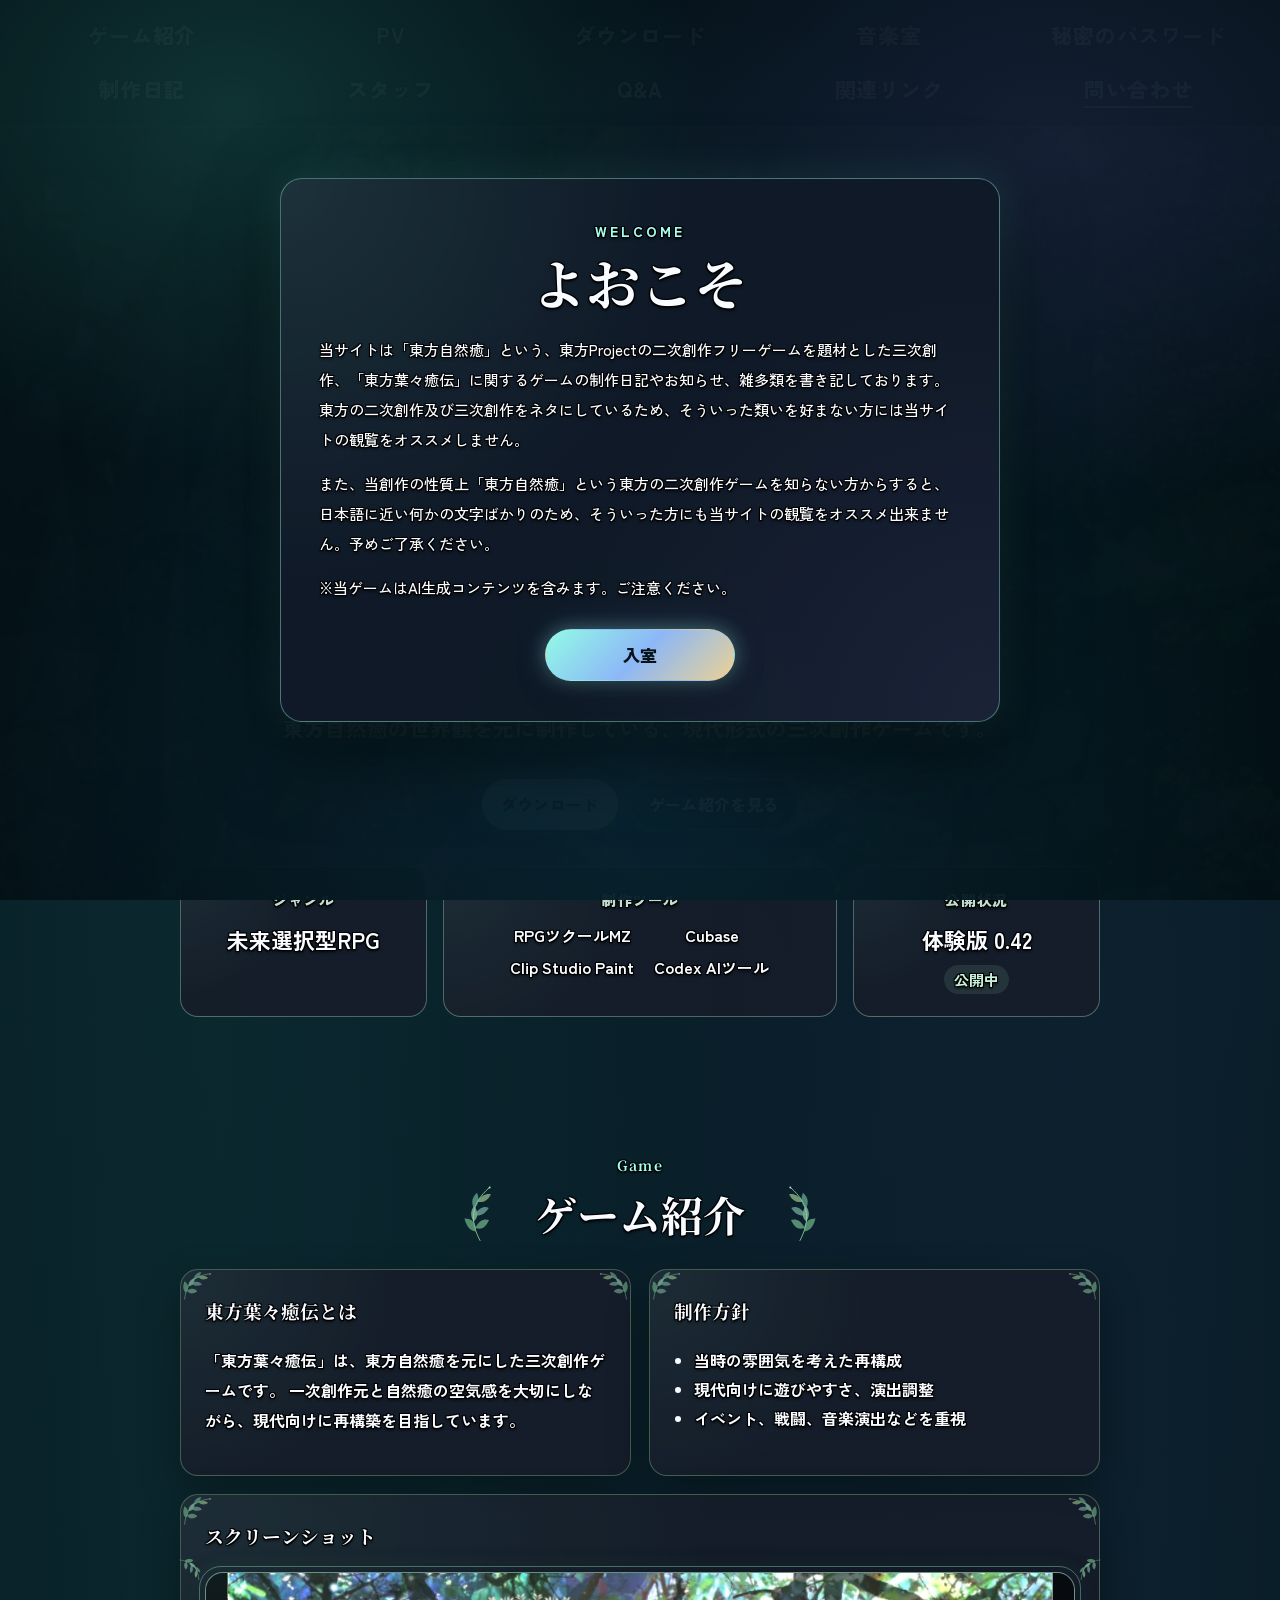
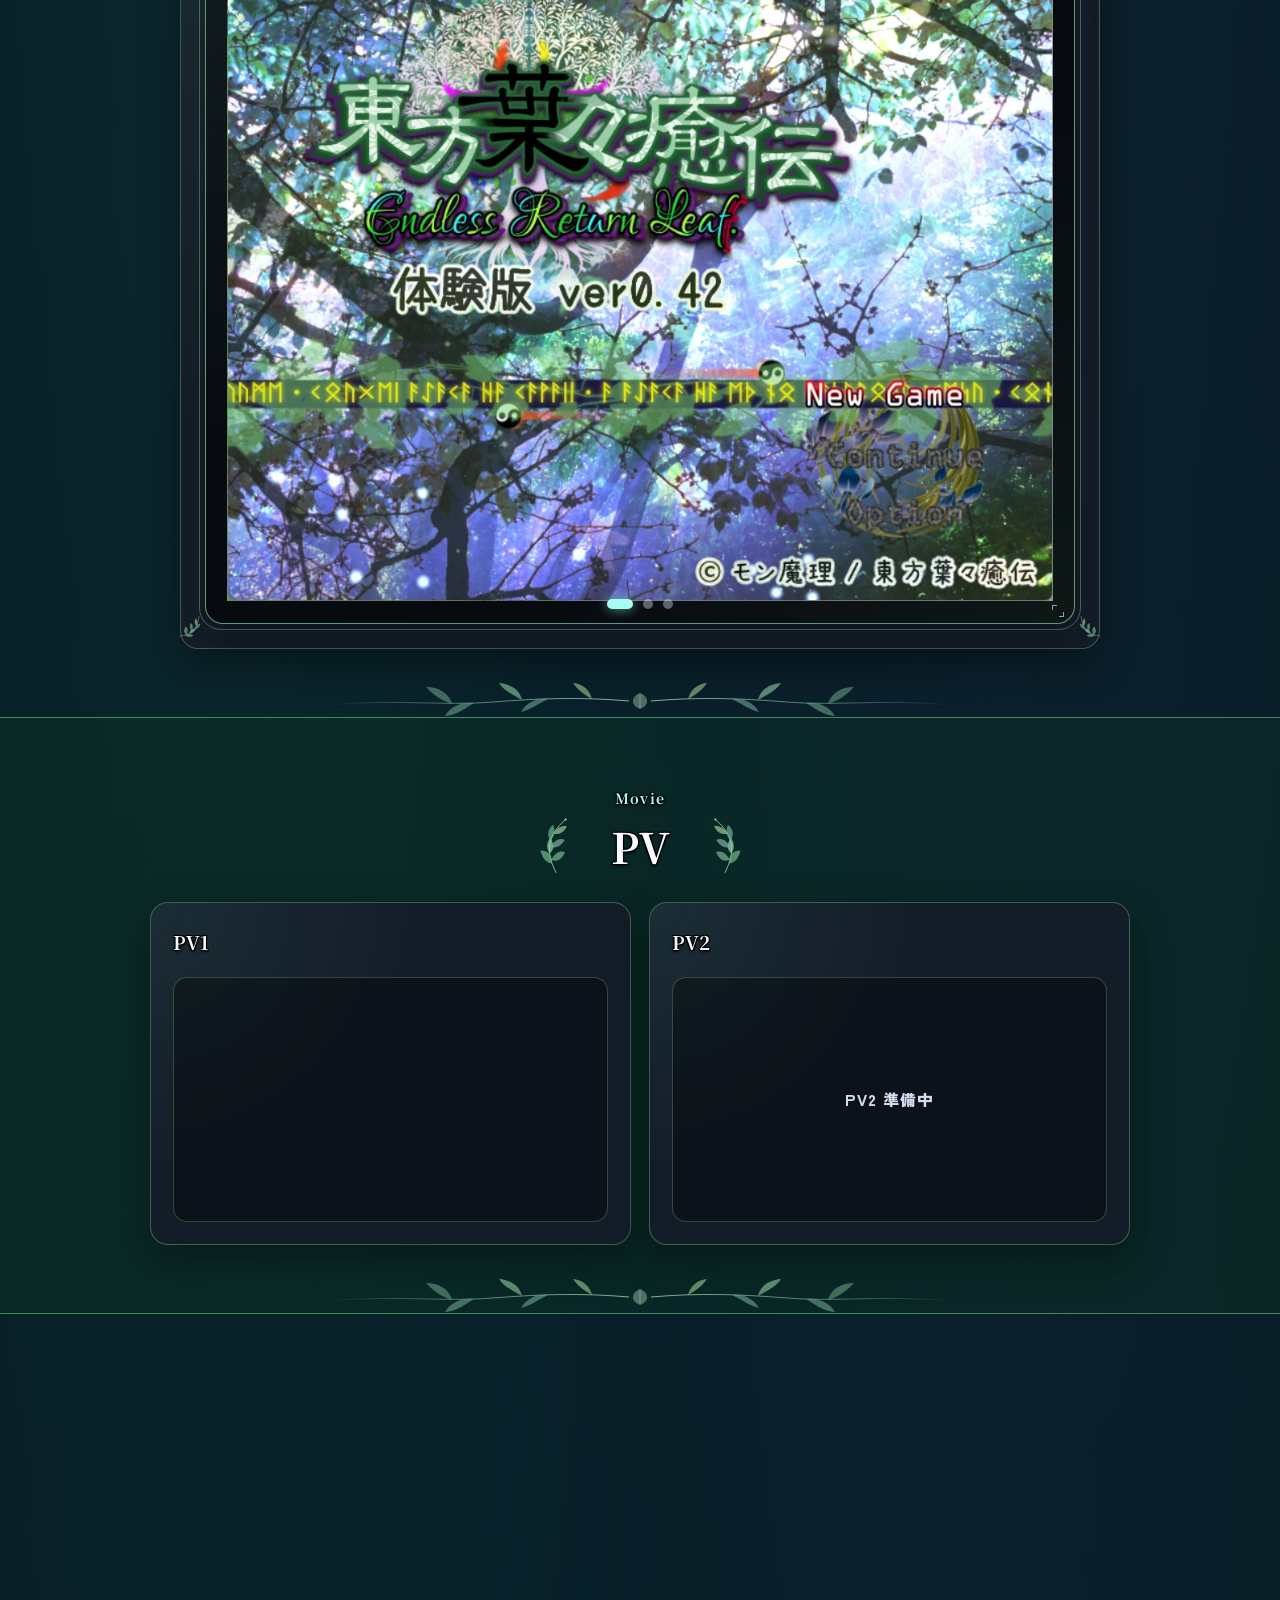
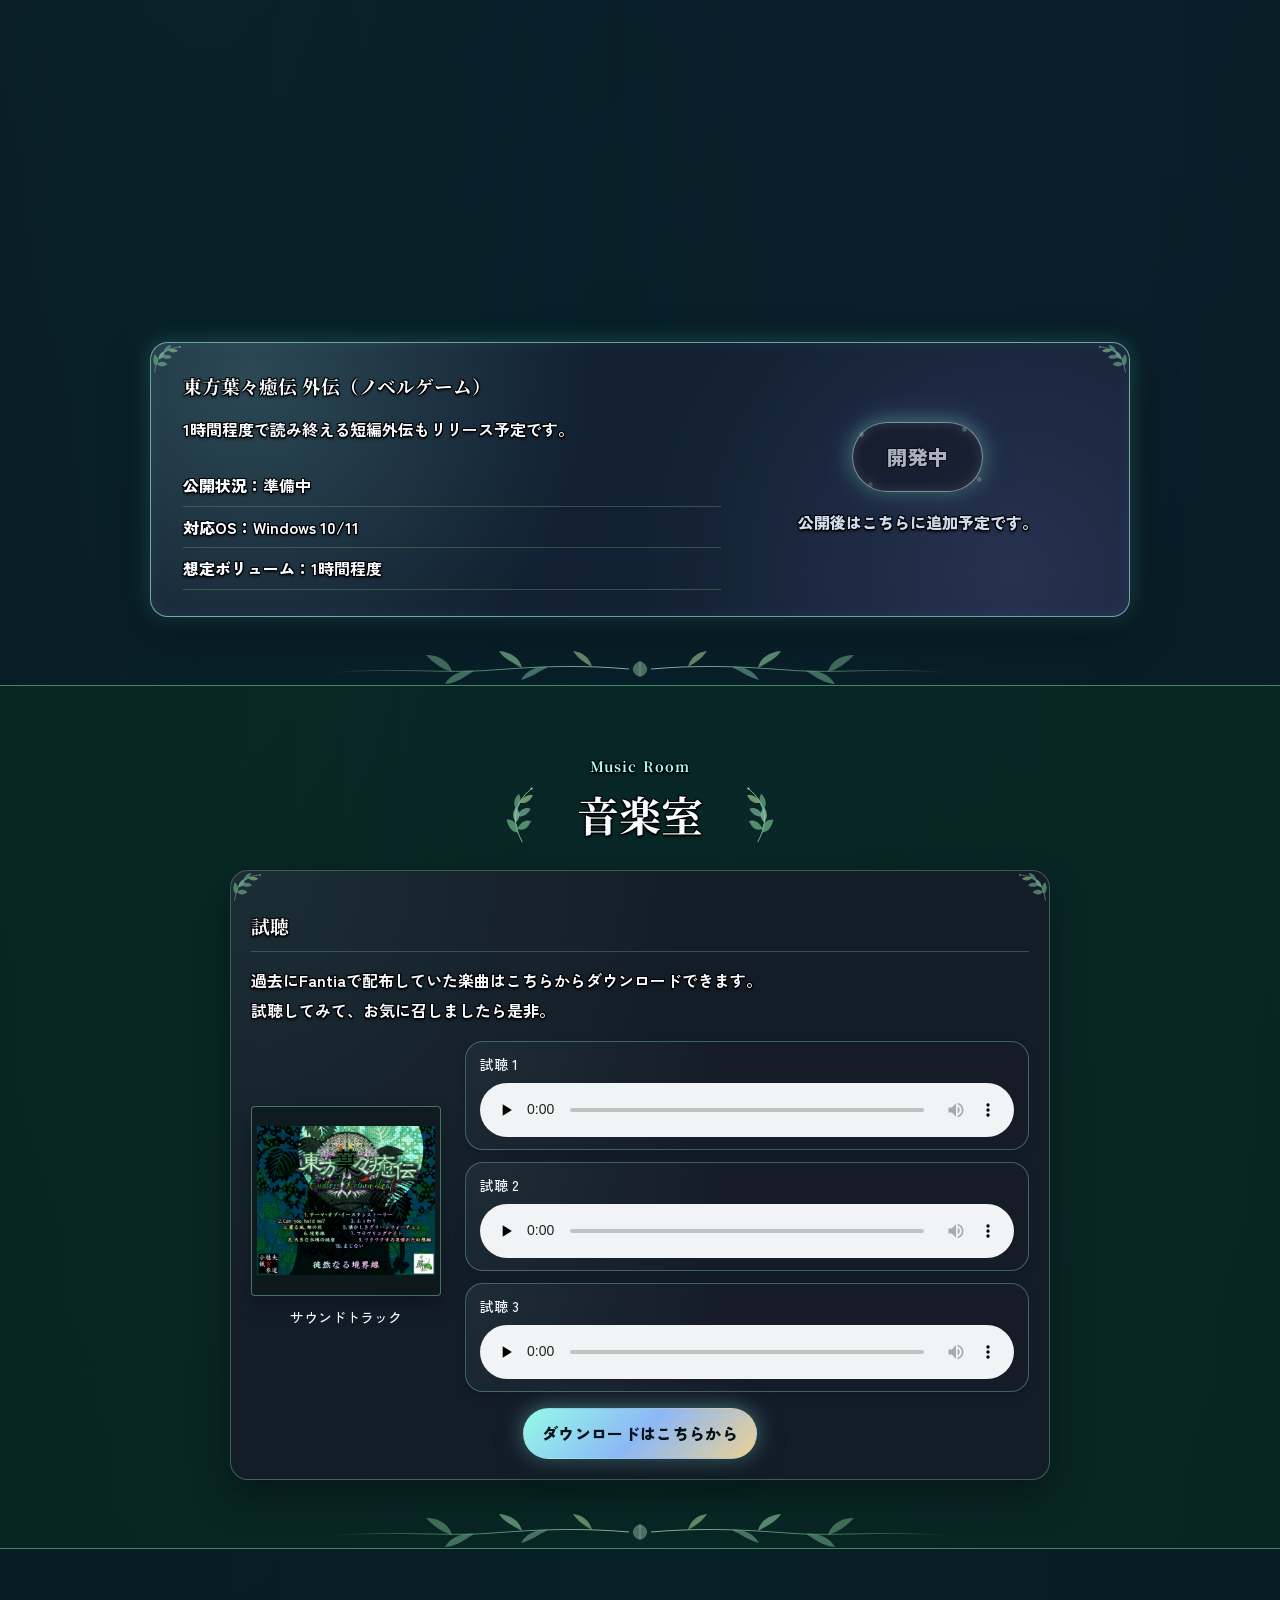
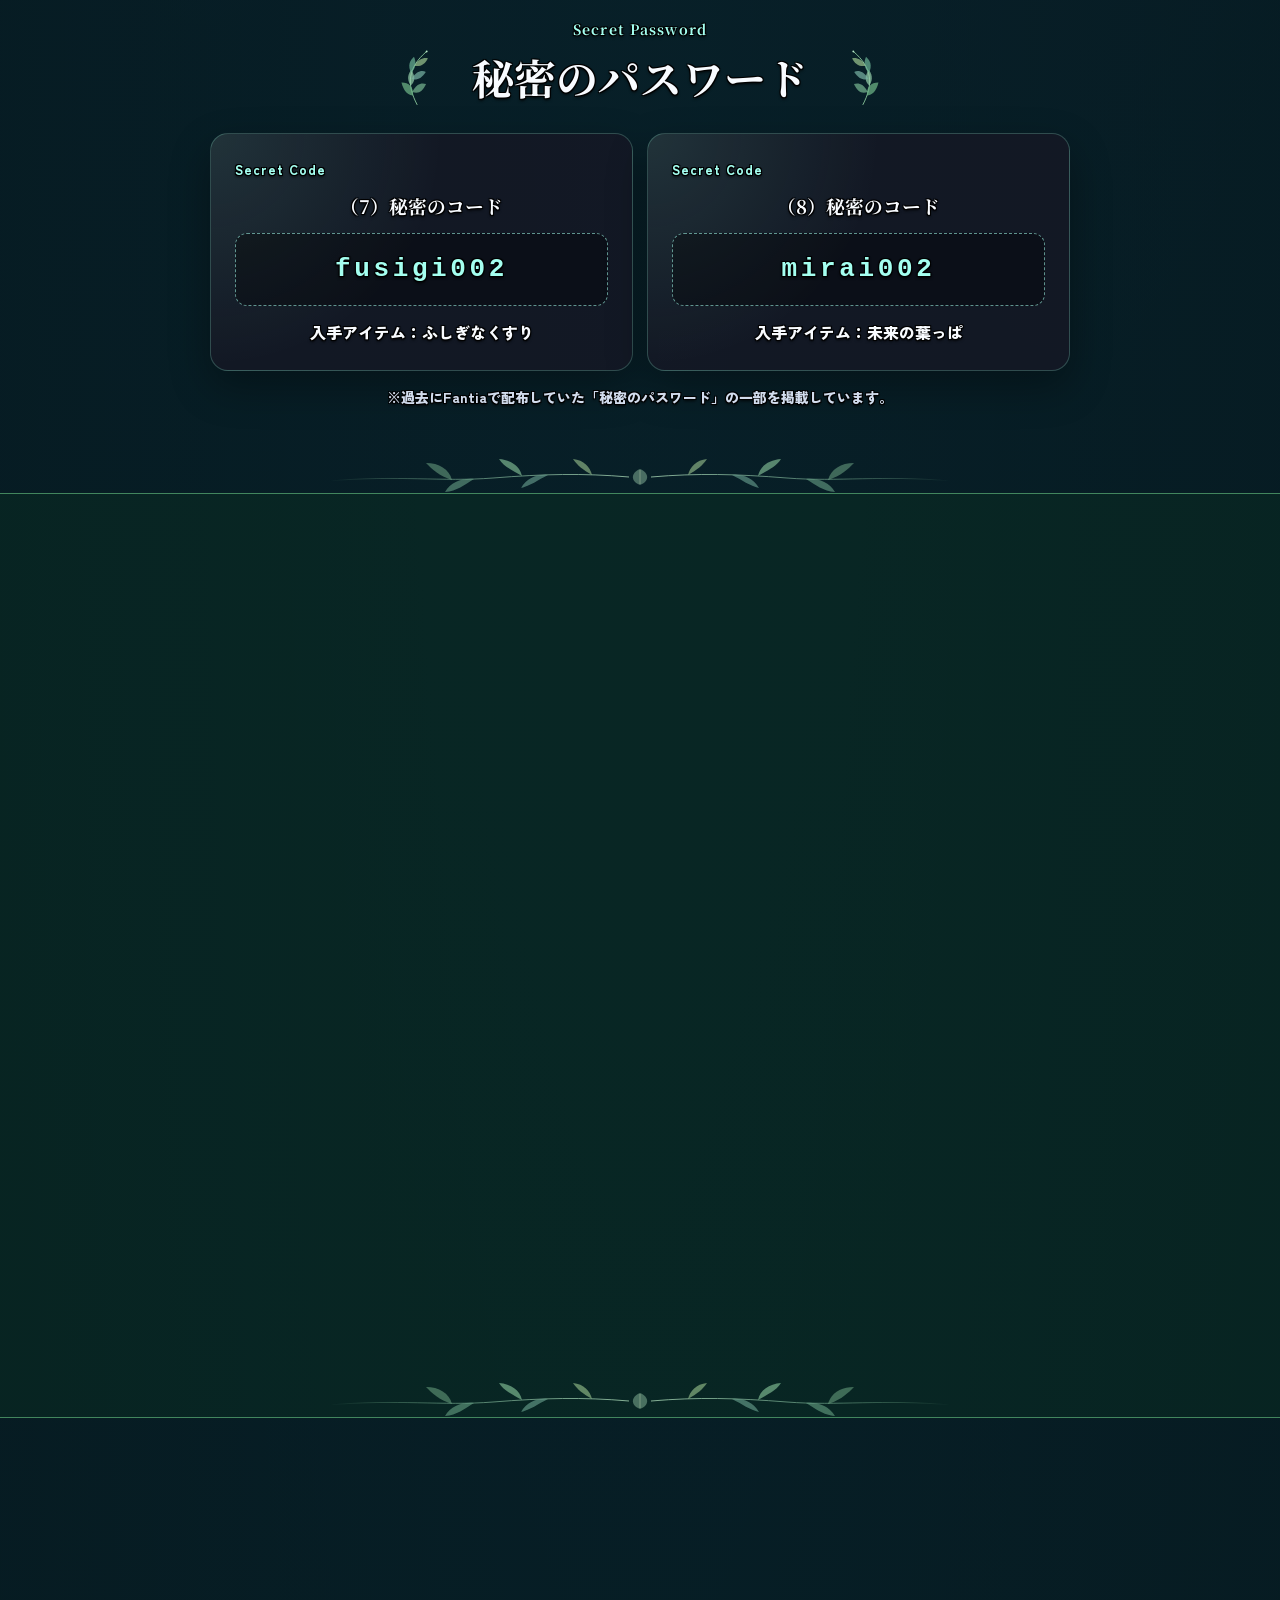
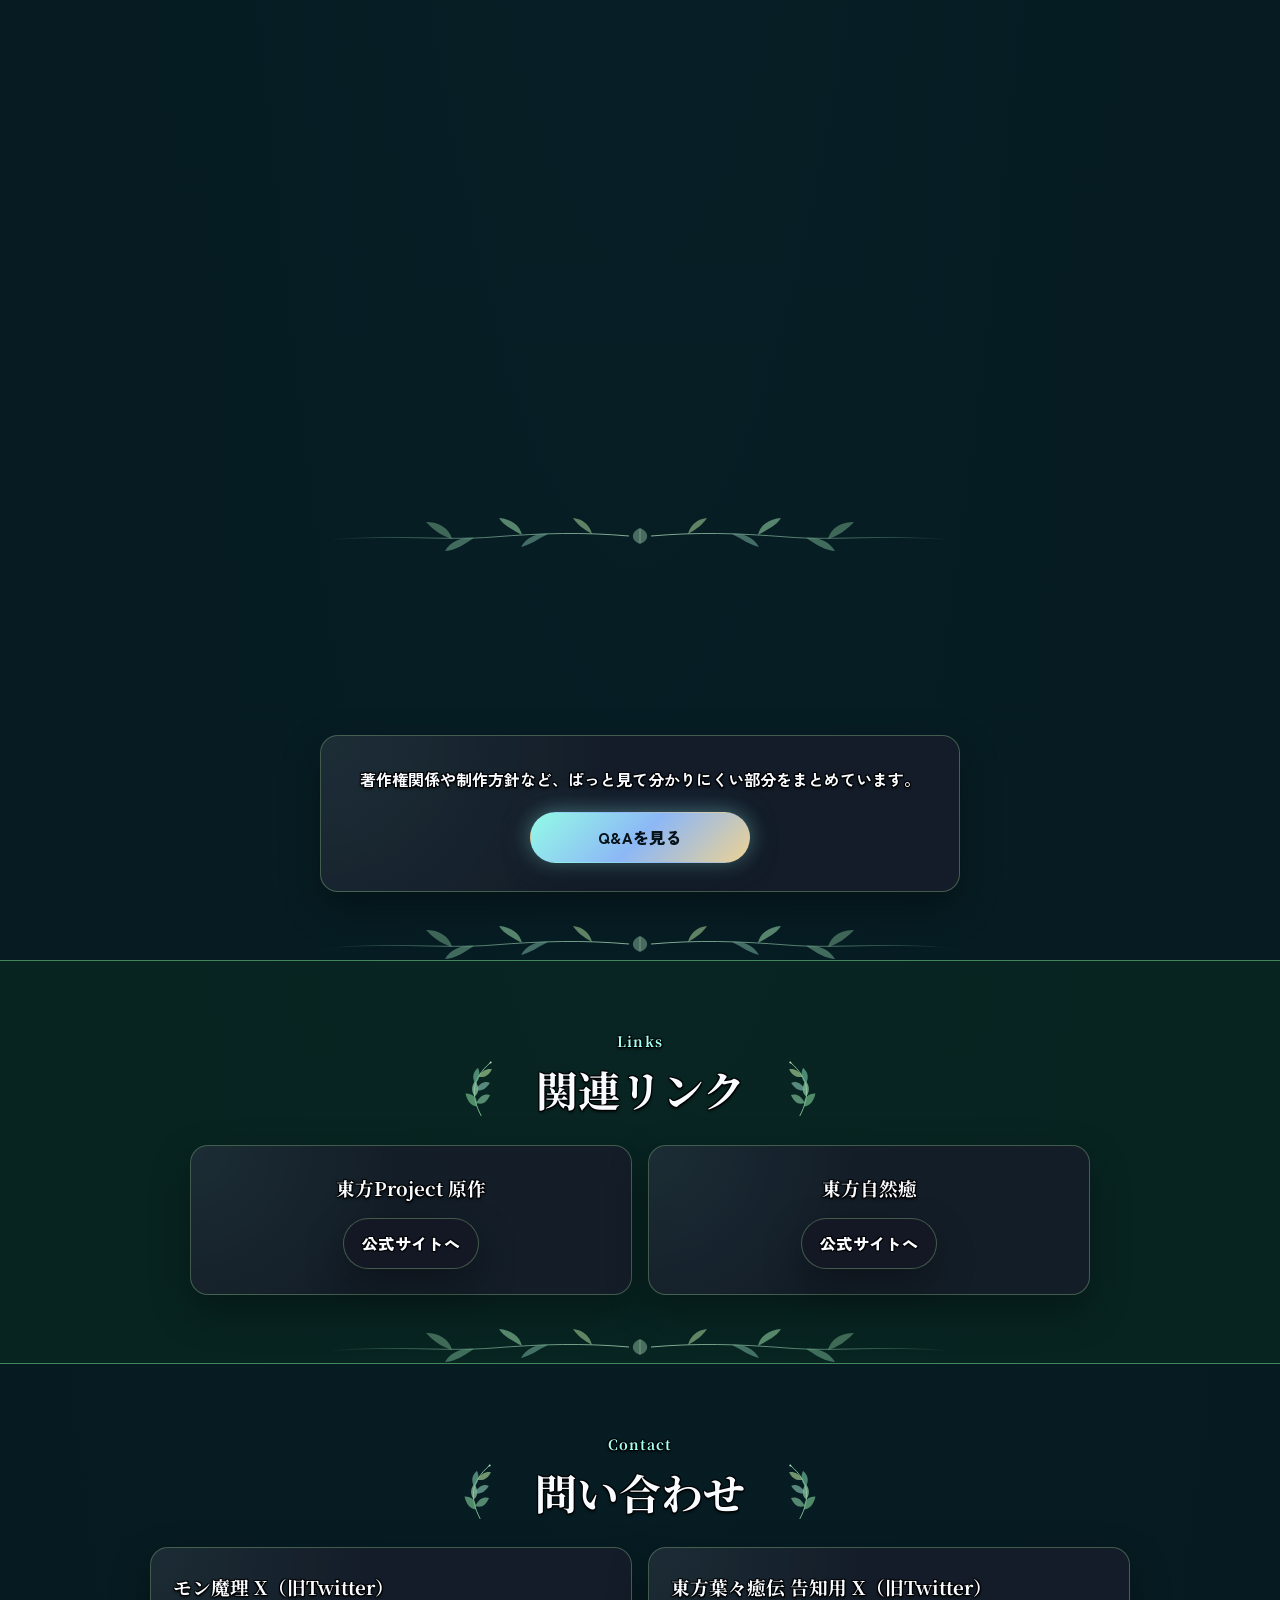
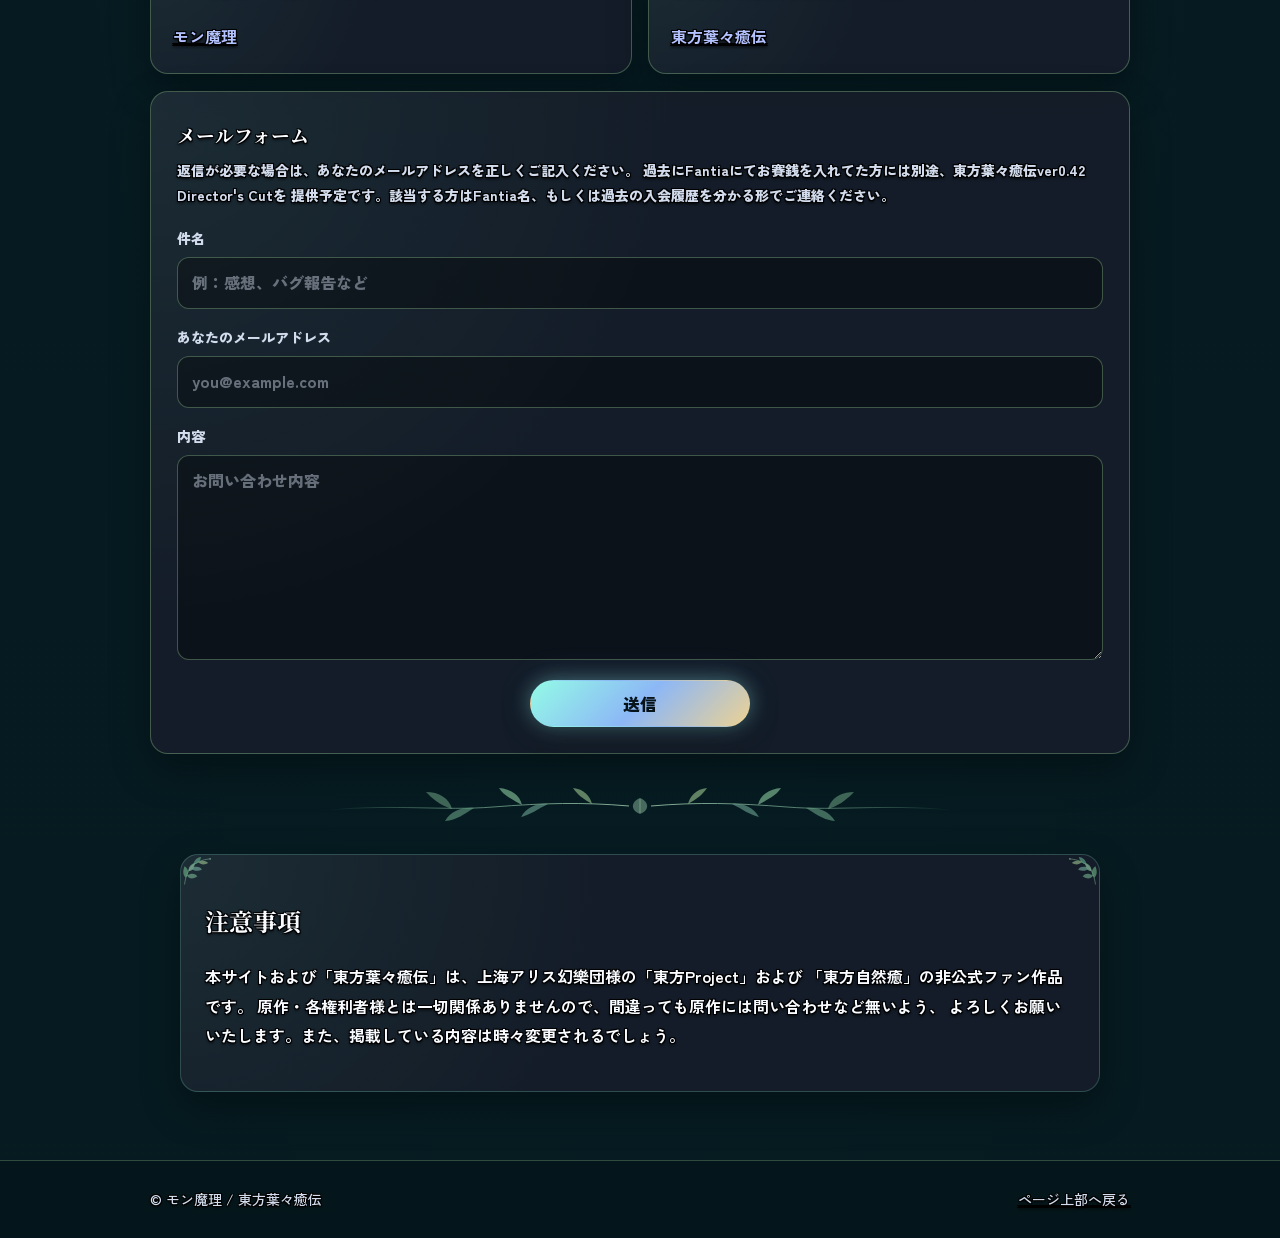
==== commit ec634f46: "update" ====
--- a/index.html
+++ b/index.html
@@ -30,7 +30,7 @@
 
   <link rel="stylesheet" href="style.css">
   <link rel="stylesheet" href="ornament-leaf.css?v=20261015">
-  <link rel="stylesheet" href="detail-polish.css?v=20261020-2">
+  <link rel="stylesheet" href="detail-polish.css?v=20261021">
   <link rel="stylesheet" href="gallery-polish.css?v=20261015">
   <link rel="stylesheet" href="music-polish.css?v=20261015">
 </head>
@@ -225,8 +225,7 @@
         <div class="download-grid">
           <article class="download-panel">
             <aside class="download-notice" id="play-notice" aria-labelledby="play-notice-title">
-              <p class="download-notice-title" id="play-notice-title"><strong>プレイ前の注意：15歳以上推奨</strong></p>
-              <p class="download-notice-basis">（制作者による自主基準）</p>
+              <p class="download-notice-title" id="play-notice-title"><strong>プレイ前の注意：15歳以上推奨（自主規制）</strong></p>
               <p>本作では、流血描写や、精神的なショックを与える可能性のある表現・展開を扱います。（ver0.50以降）<br>
               こうした内容が苦手な方はご注意ください。</p>
             </aside>
@@ -255,7 +254,7 @@
             <div class="download-body">
               <h3>東方葉々癒伝 外伝（ノベルゲーム）</h3>
               <p>
-                1時間くらいでクリアできる外伝もリリース予定です。
+                1時間程度で読み終える短編外伝もリリース予定です。
               </p>
 
               <ul class="download-info">
--- a/detail-polish.css
+++ b/detail-polish.css
@@ -48,11 +48,6 @@
   font-size: 18px;
   color: #d4eddc;
 }
-body.detail-polish .download-notice .download-notice-basis {
-  margin-bottom: 8px;
-  font-size: 14px;
-  color: #c2d7cd;
-}
 @media (max-width: 620px) {
   body.detail-polish .download-notice { padding: 14px 16px; }
 }
@@ -73,7 +68,9 @@
   min-width: 0;
   padding: 22px;
   border-color: rgba(157, 205, 181, .42);
-  background: rgba(10, 26, 27, .92);
+  background:
+    radial-gradient(circle at top left, rgba(142, 255, 224, 0.07), transparent 45%),
+    rgba(22, 29, 42, 0.88);
 }
 body.detail-polish .quick-info dt {
   font-size: 15px;
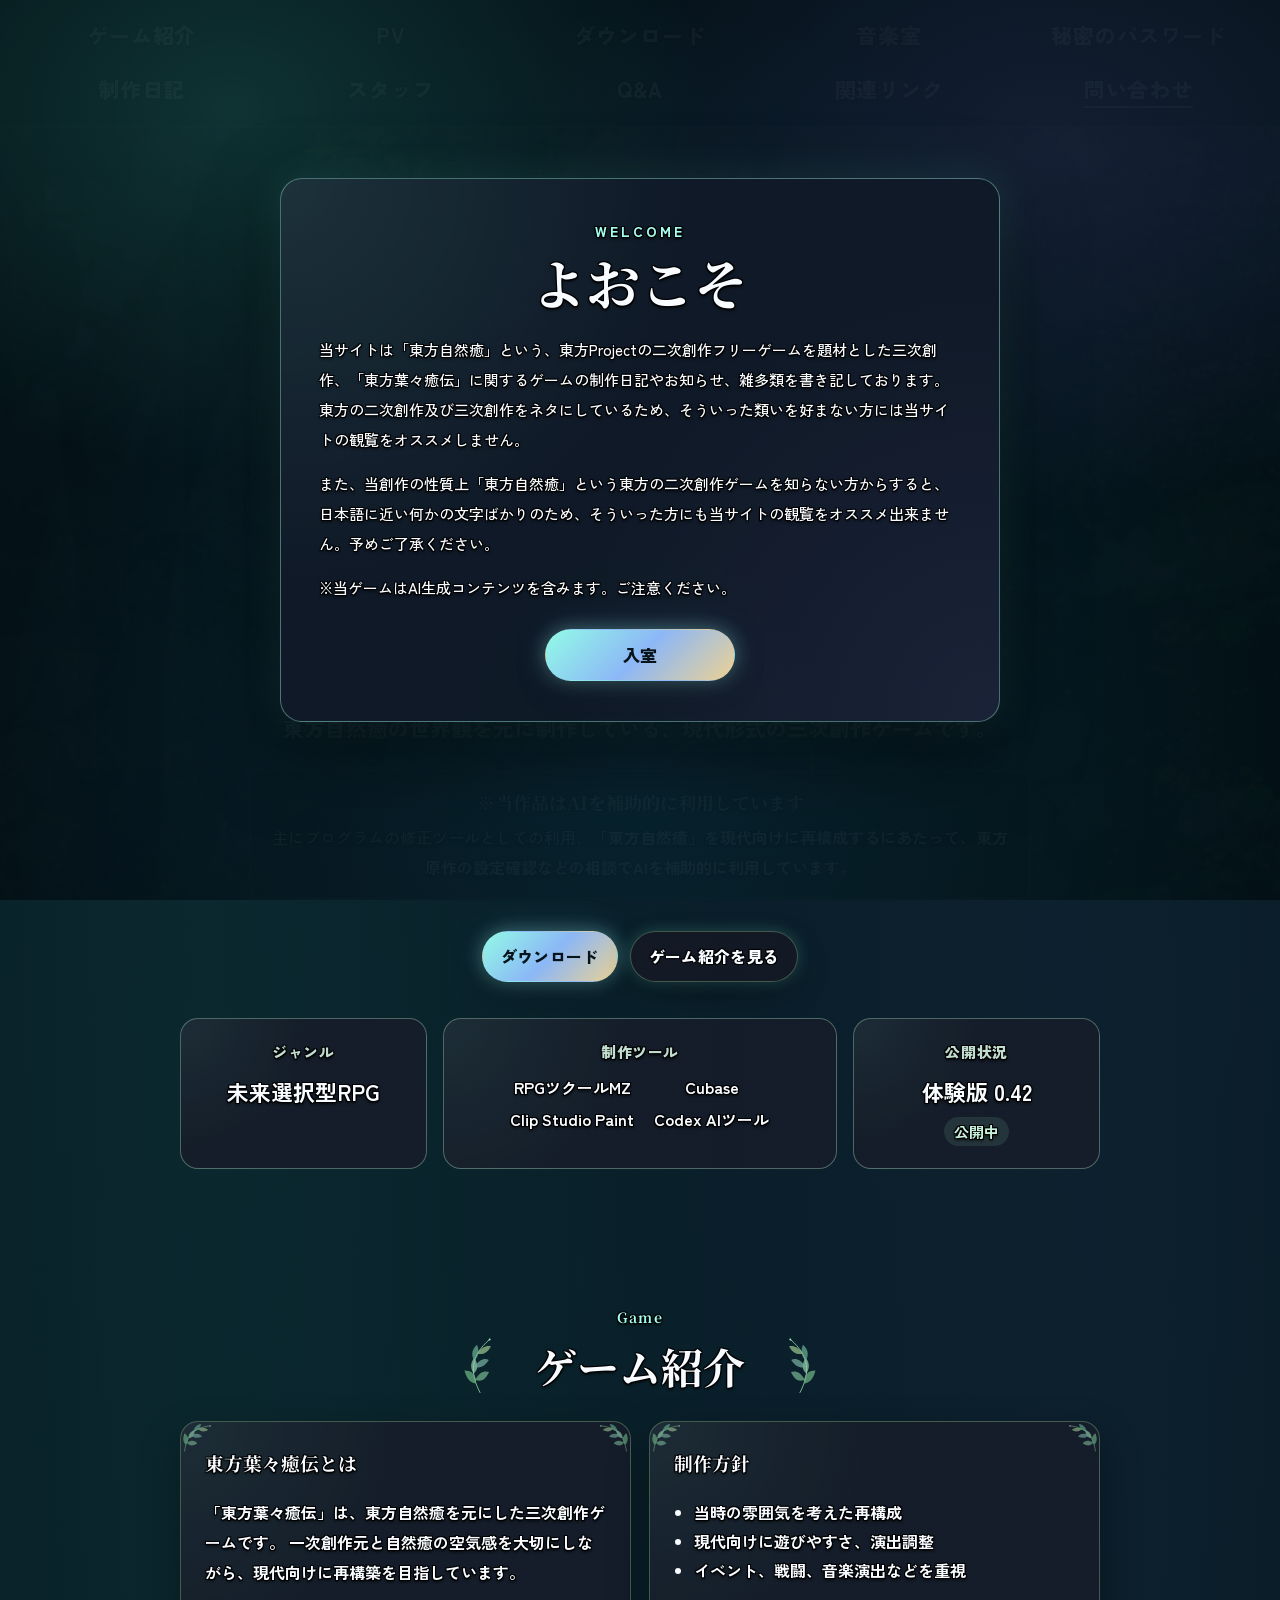
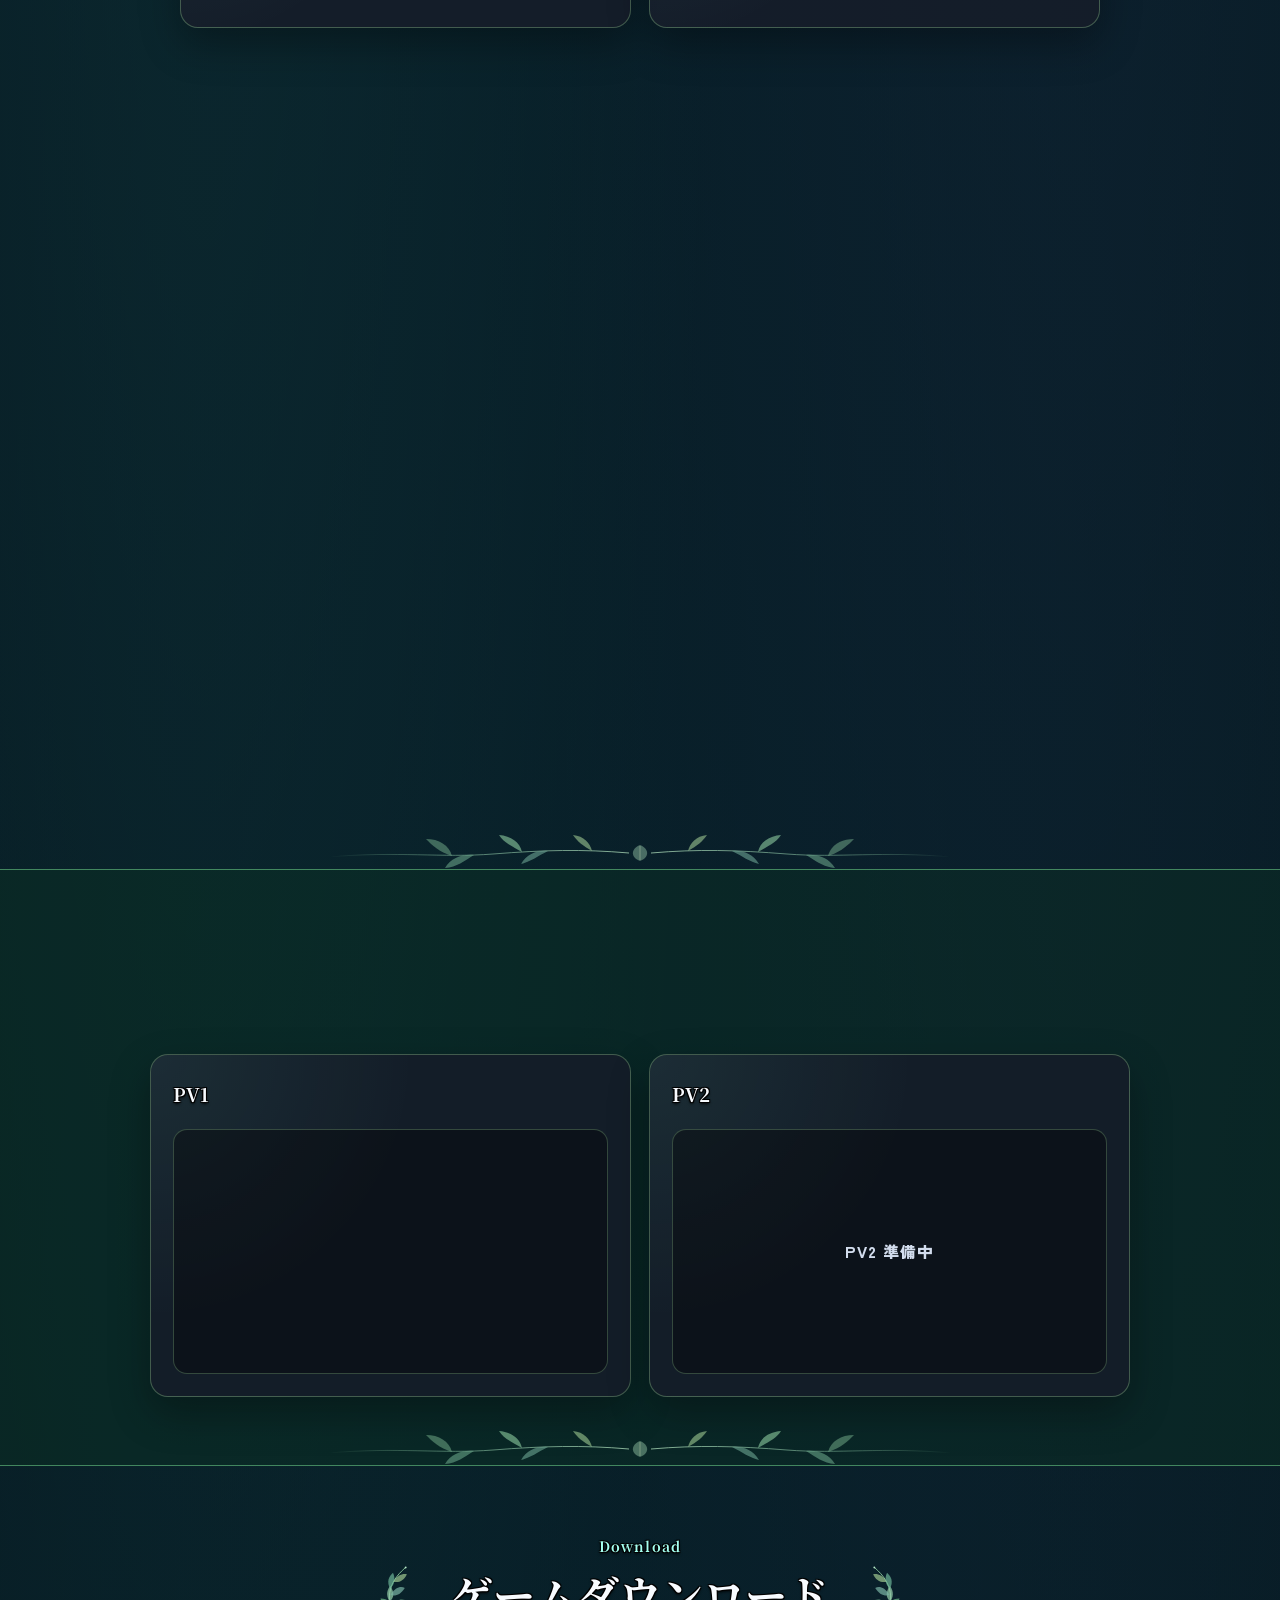
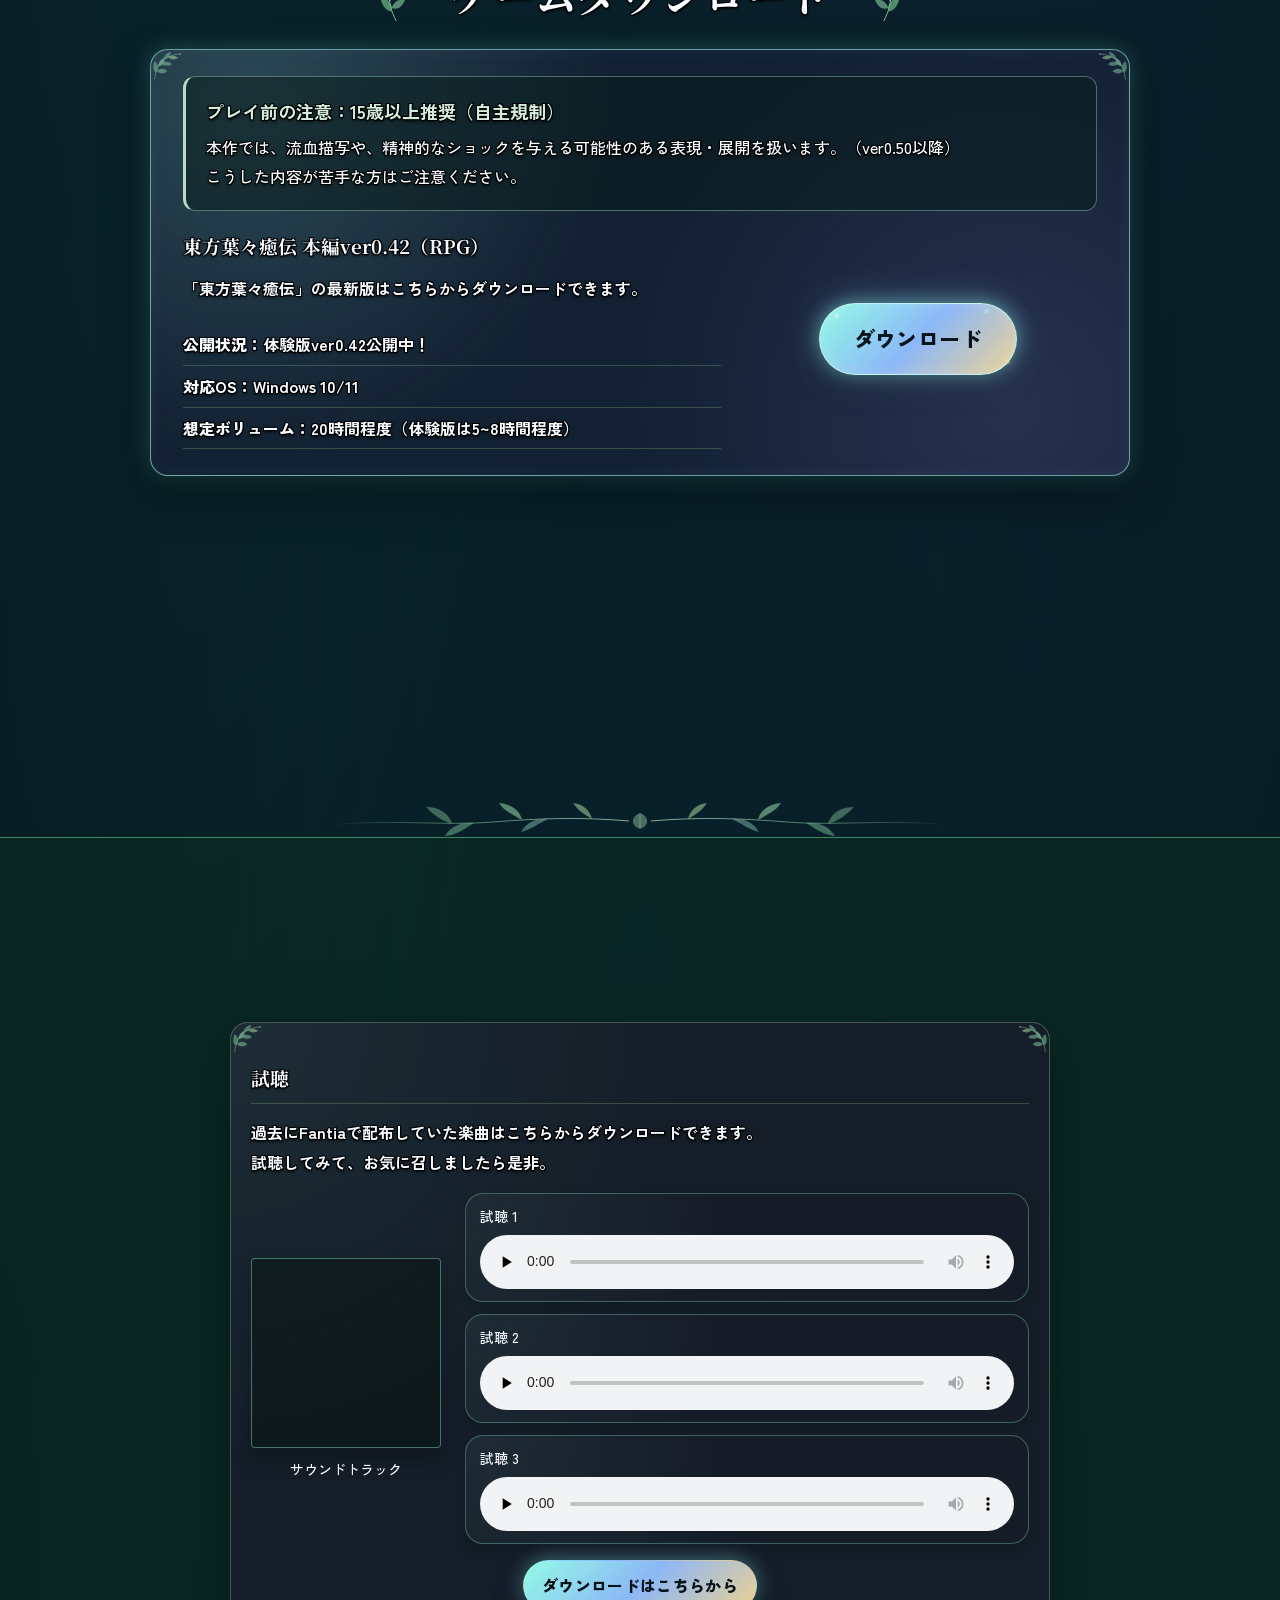
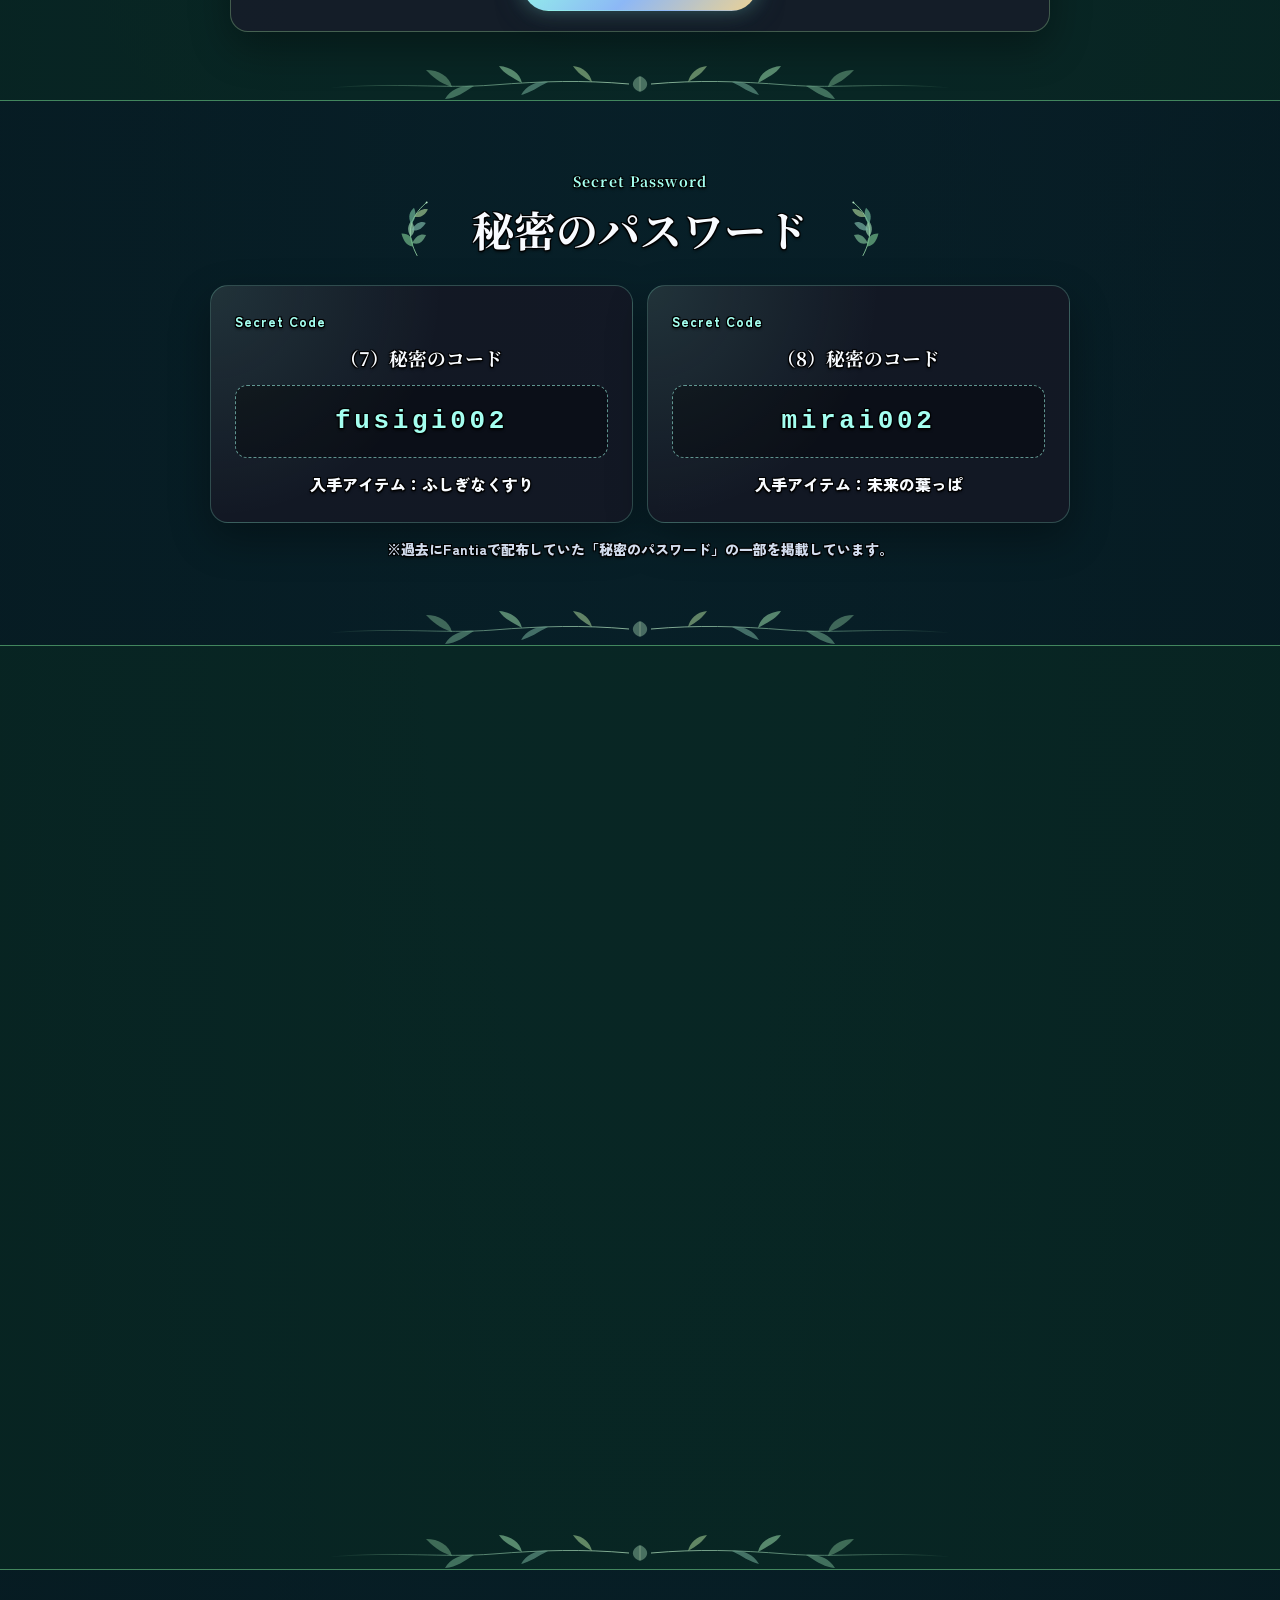
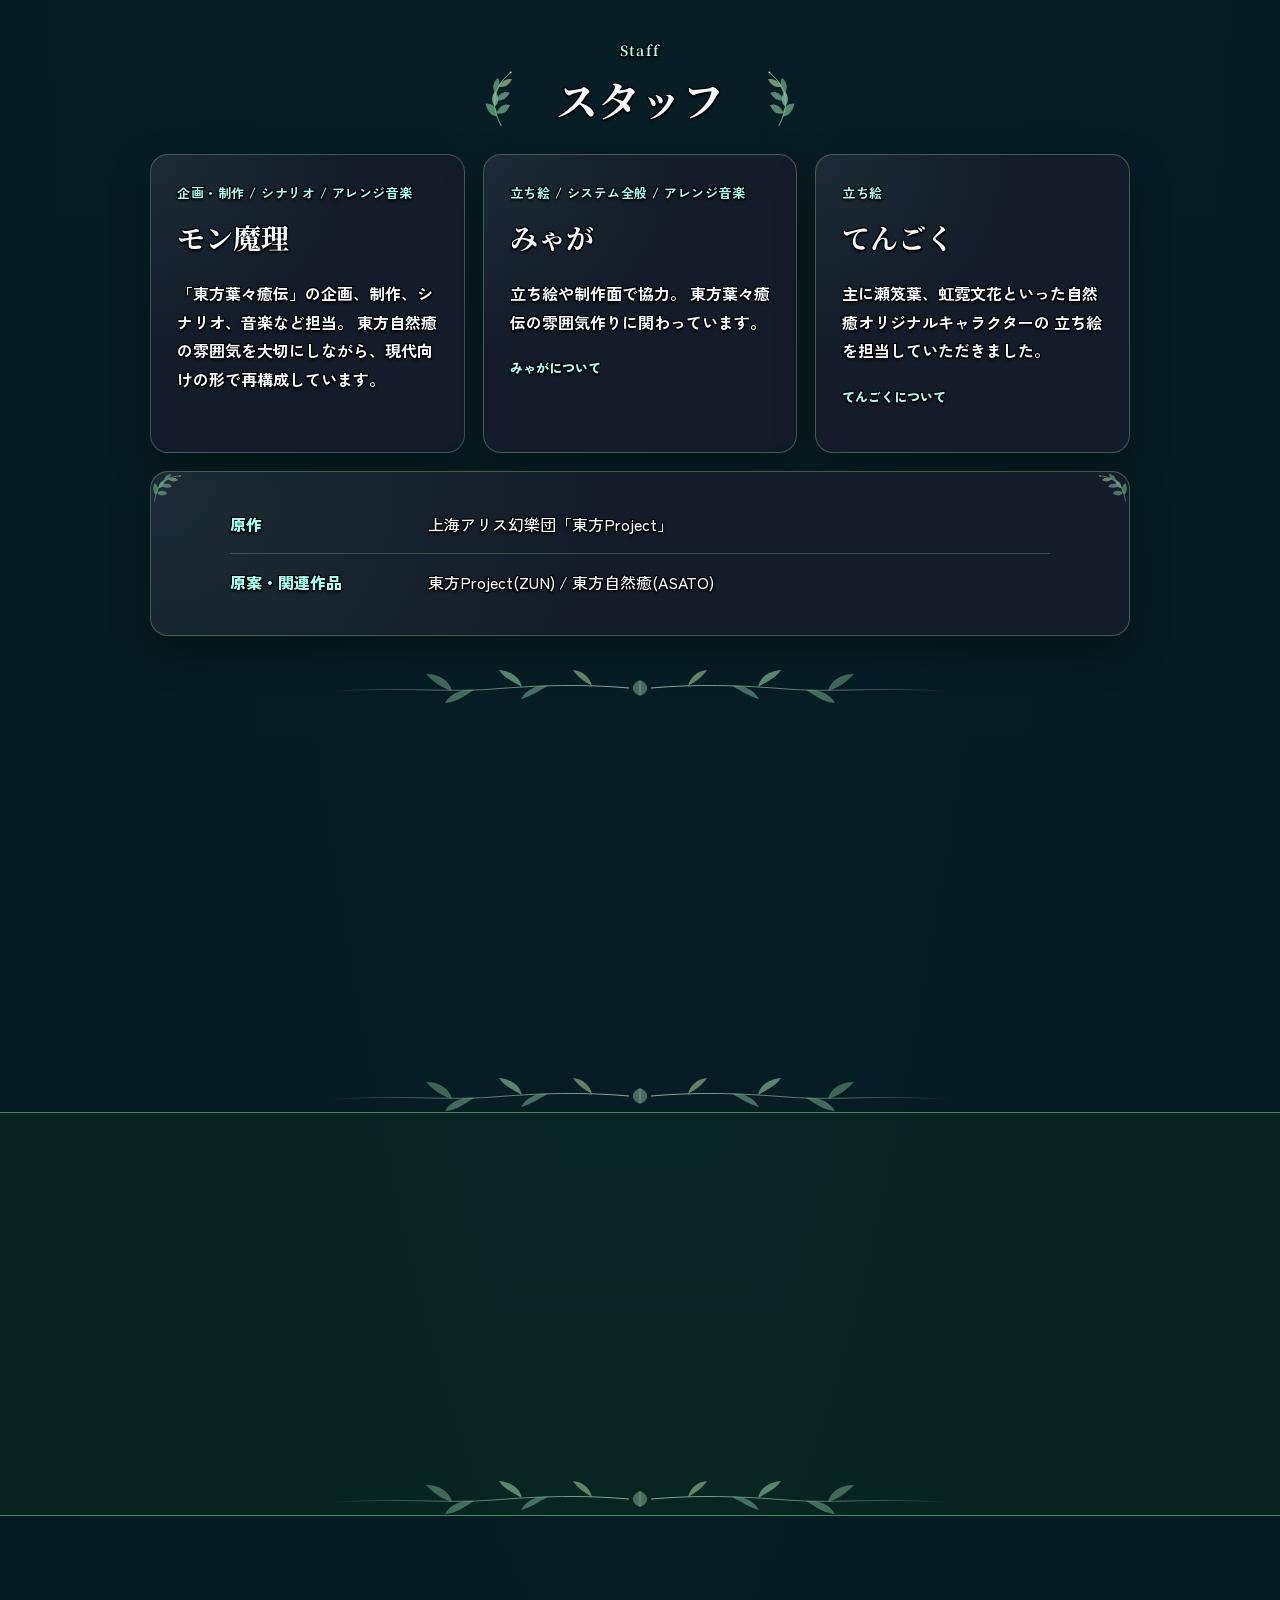
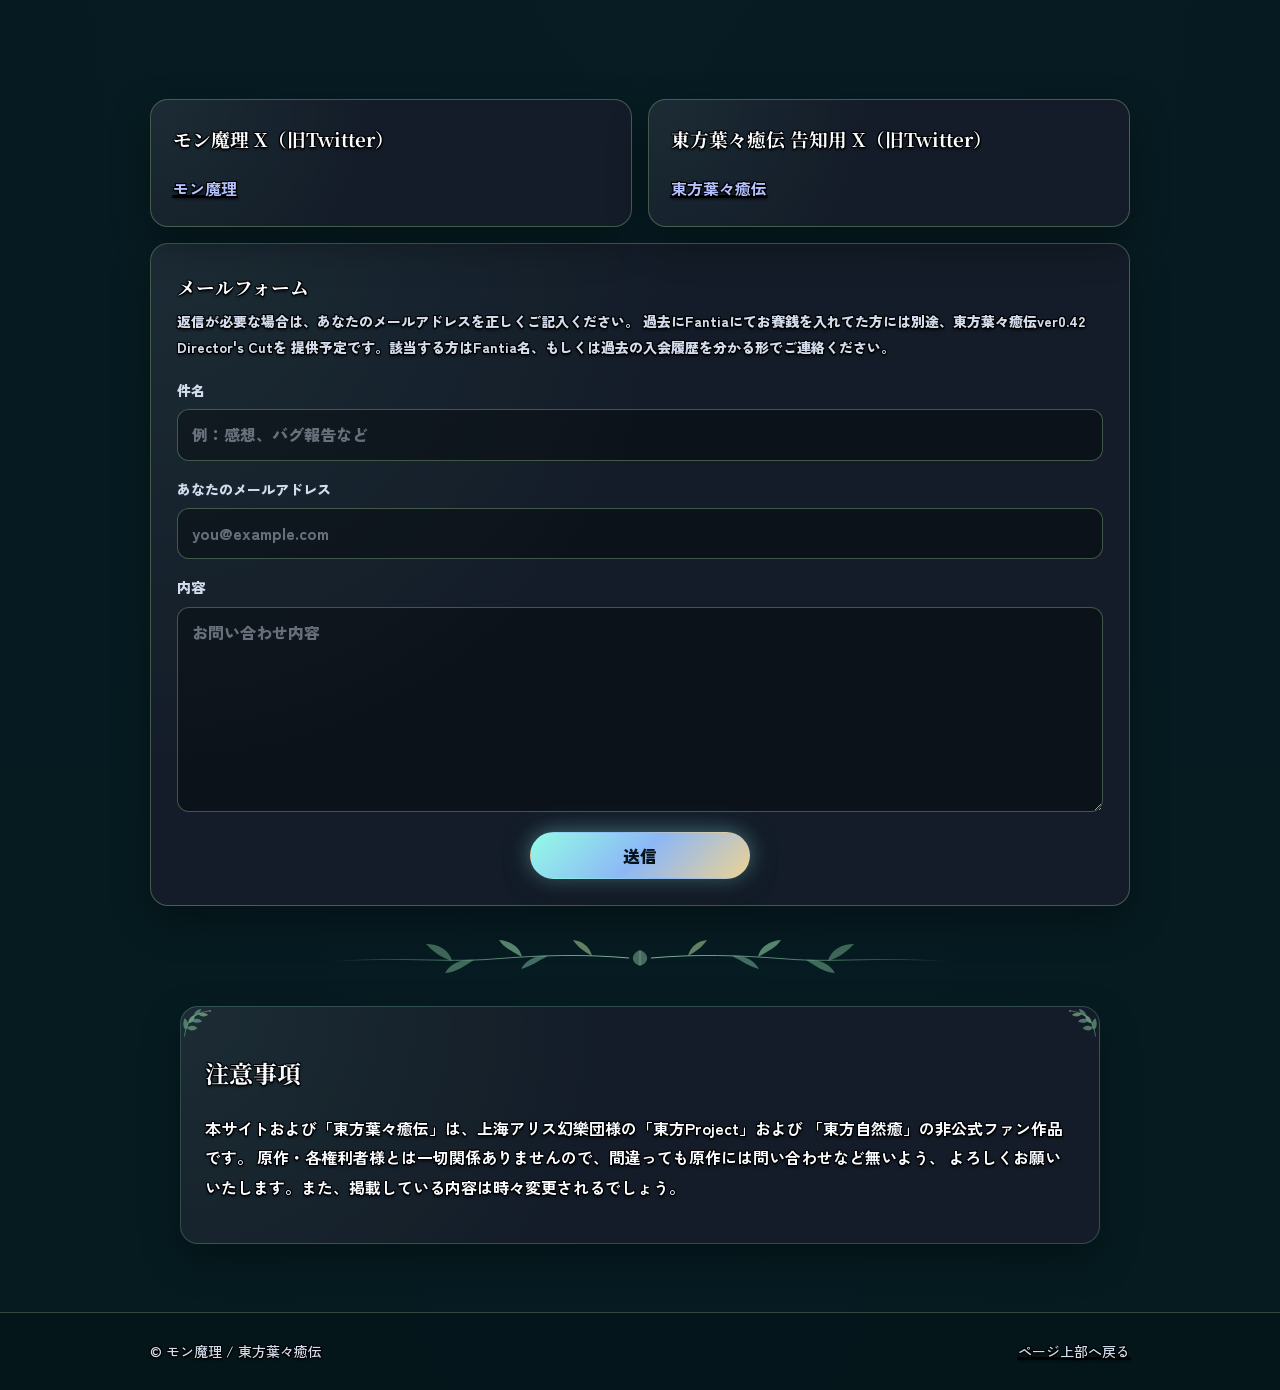
==== commit c8870a15: "update" ====
--- a/index.html
+++ b/index.html
@@ -30,7 +30,7 @@
 
   <link rel="stylesheet" href="style.css">
   <link rel="stylesheet" href="ornament-leaf.css?v=20261015">
-  <link rel="stylesheet" href="detail-polish.css?v=20261021">
+  <link rel="stylesheet" href="detail-polish.css?v=20261025-2">
   <link rel="stylesheet" href="gallery-polish.css?v=20261015">
   <link rel="stylesheet" href="music-polish.css?v=20261015">
 </head>
@@ -101,6 +101,11 @@
           東方自然癒の世界観を元に制作している、現代形式の三次創作ゲームです。
         </p>
 
+        <aside class="main-ai-notice" id="main-ai-notice" aria-labelledby="main-ai-notice-title">
+          <h2 id="main-ai-notice-title">※当作品はAIを補助的に利用しています</h2>
+          <p>主にプログラムの修正ツールとしての利用、<strong>「東方自然癒」を現代向けに再構成するにあたって、東方原作の設定確認などの相談でAIを補助的に利用しています。</strong></p>
+        </aside>
+
         <div class="hero-buttons">
           <a class="button primary" href="#download">ダウンロード</a>
           <a class="button" href="#game">ゲーム紹介を見る</a>
--- a/detail-polish.css
+++ b/detail-polish.css
@@ -128,3 +128,34 @@
 @media (max-width: 420px) {
   body.detail-polish .quick-tool-list { grid-template-columns: minmax(0, 1fr); }
 }
+
+/* A permanent AI-use notice, separate from the first-visit welcome screen. */
+body.detail-polish .main-ai-notice {
+  max-width: 780px;
+  margin: 24px auto 0;
+  padding: 16px 20px;
+  border: 1px solid rgba(157, 205, 181, .42);
+  border-radius: 12px;
+  background:
+    radial-gradient(circle at top left, rgba(142, 255, 224, 0.07), transparent 45%),
+    rgba(22, 29, 42, 0.88);
+  text-align: center;
+  scroll-margin-top: 160px;
+}
+body.detail-polish .main-ai-notice h2 {
+  margin: 0 0 6px;
+  color: #d4eddc;
+  font-size: 18px;
+  line-height: 1.6;
+}
+body.detail-polish .main-ai-notice p {
+  margin: 0;
+  font-size: 16px;
+  line-height: 1.85;
+}
+@media (max-width: 620px) {
+  body.detail-polish .main-ai-notice {
+    padding: 14px 16px;
+    scroll-margin-top: 280px;
+  }
+}
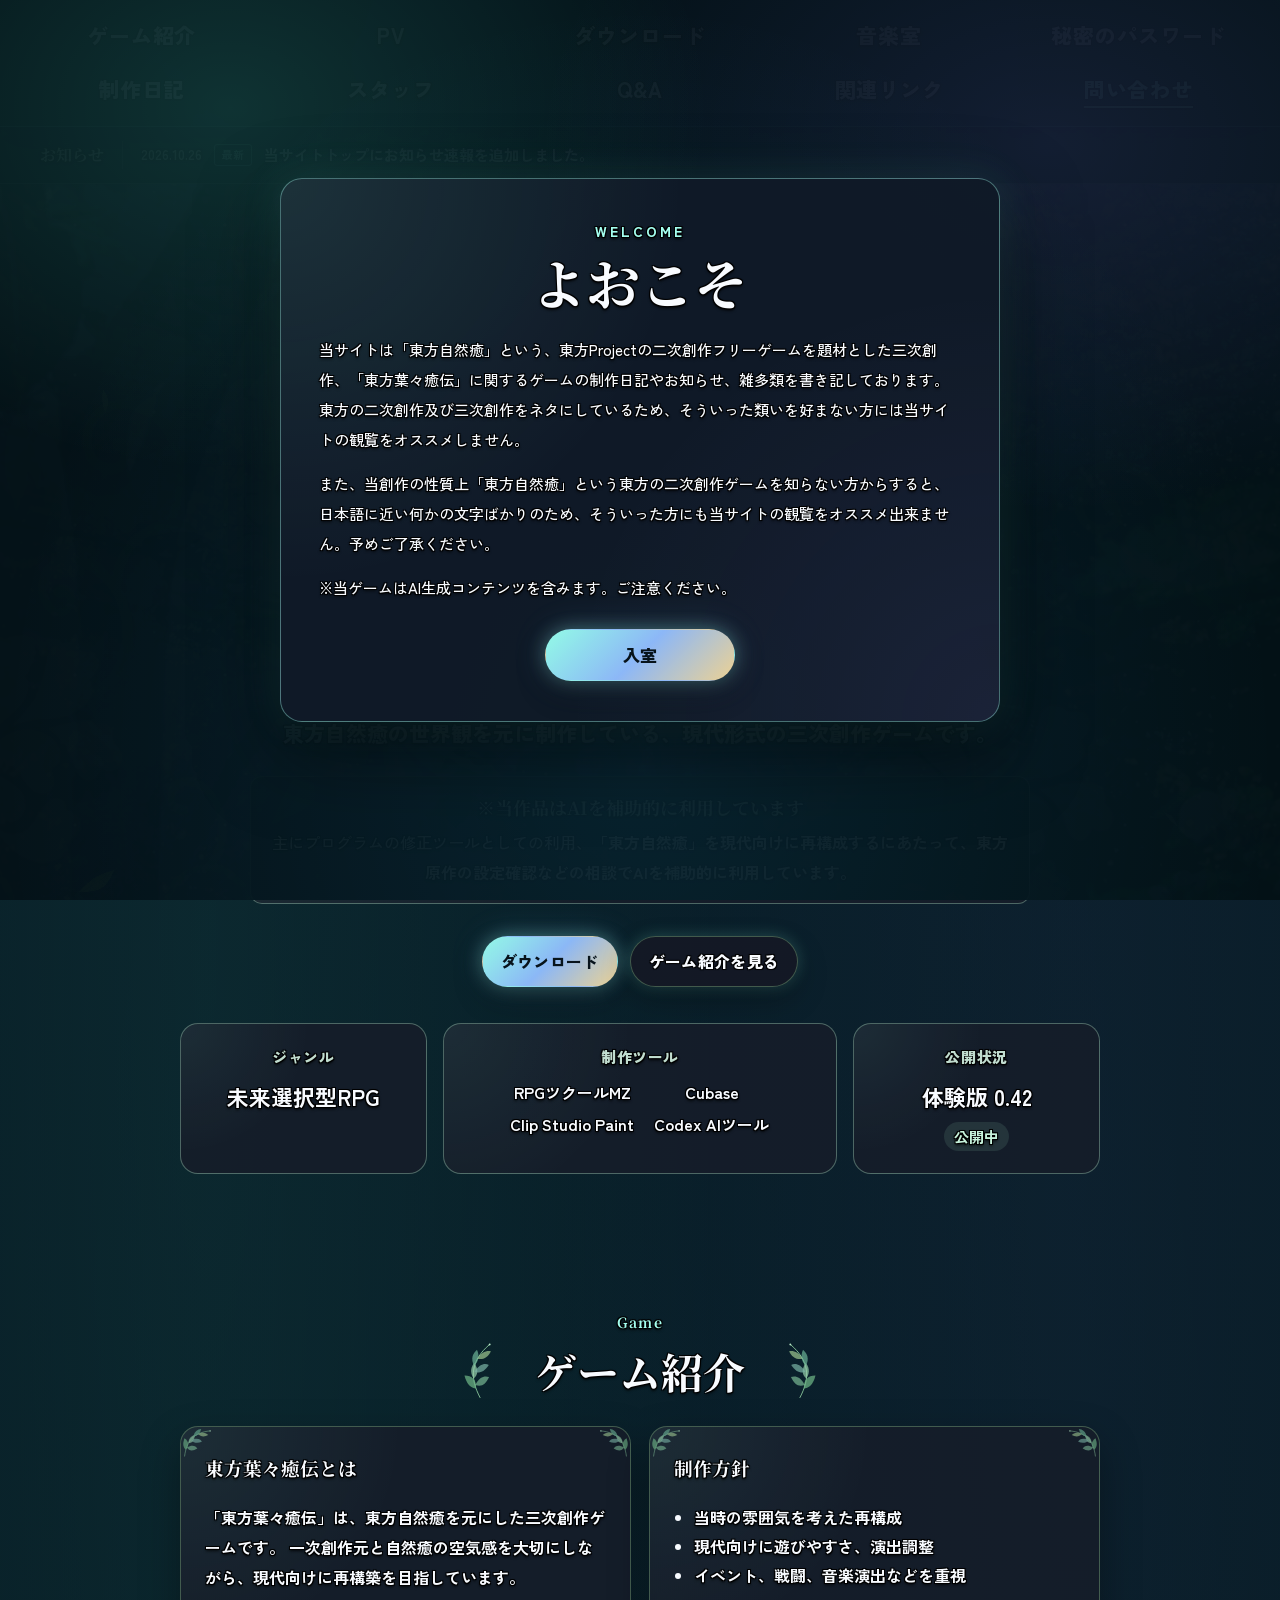
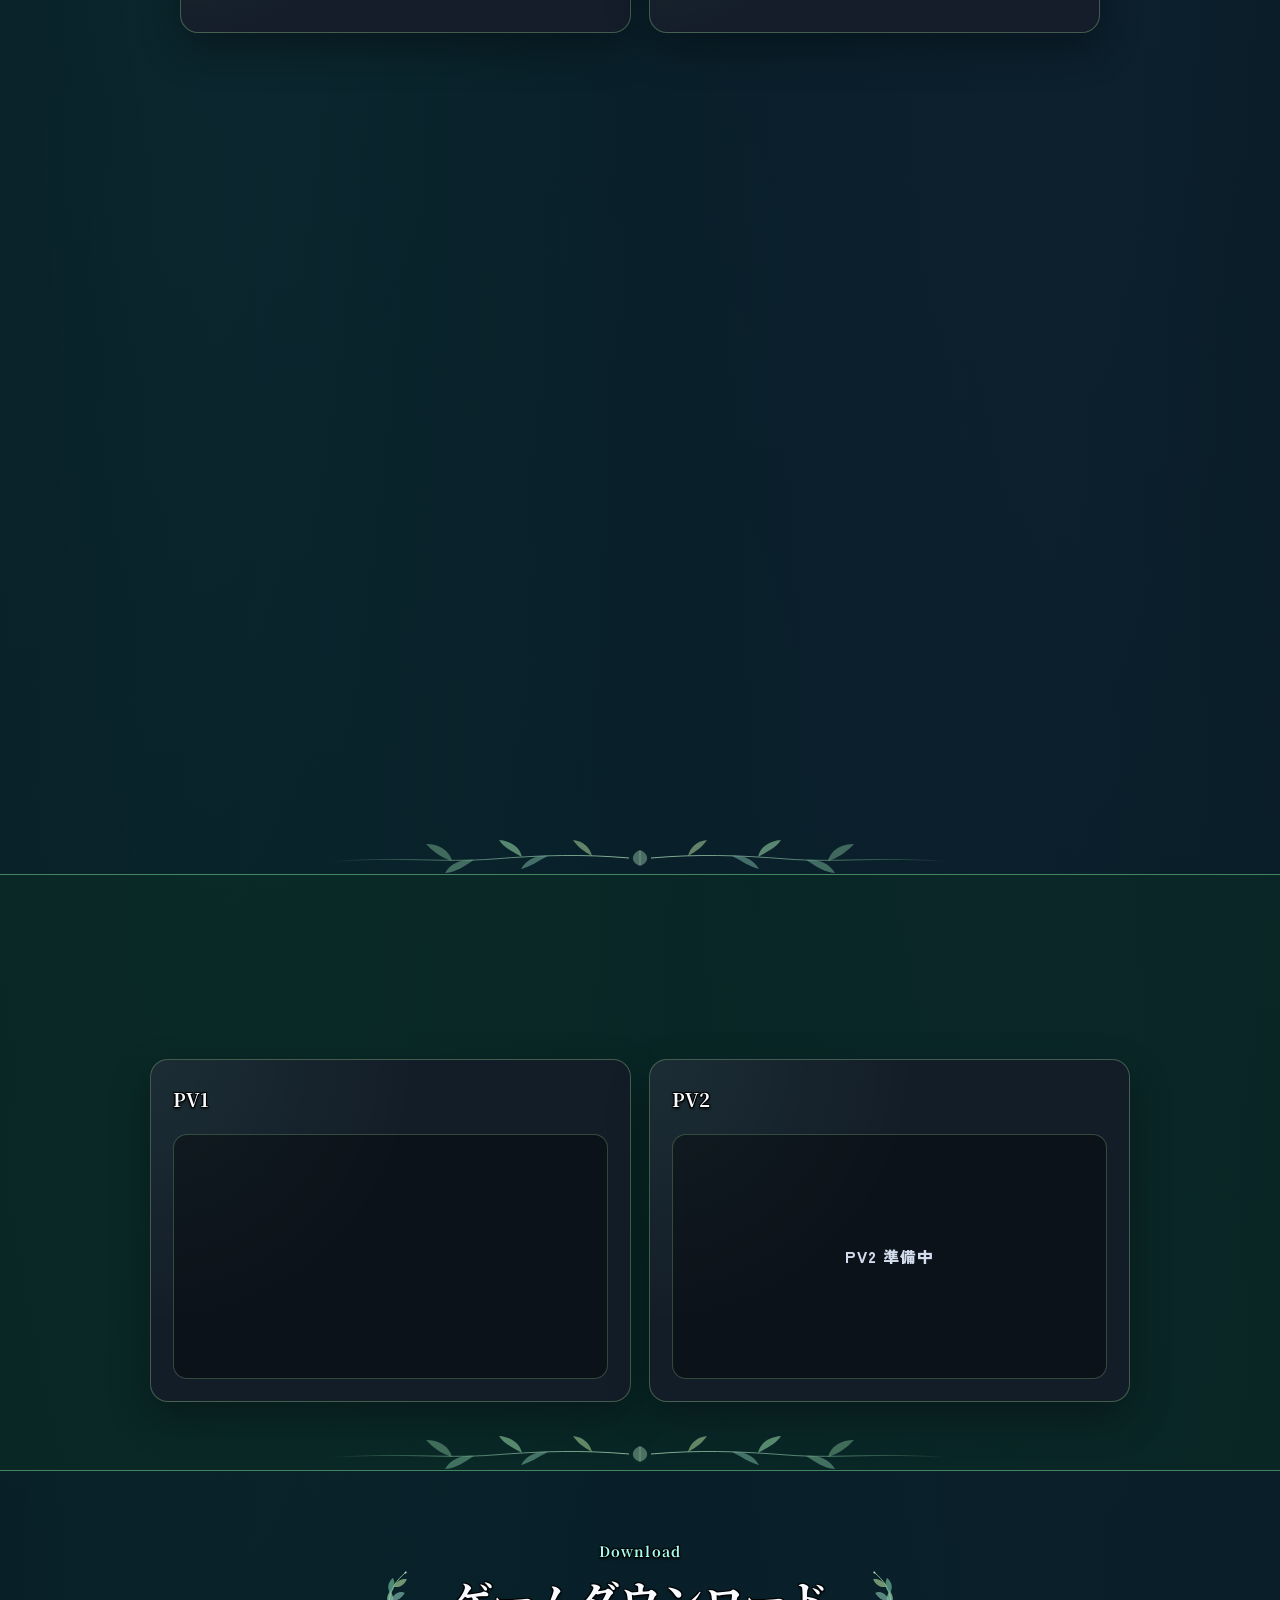
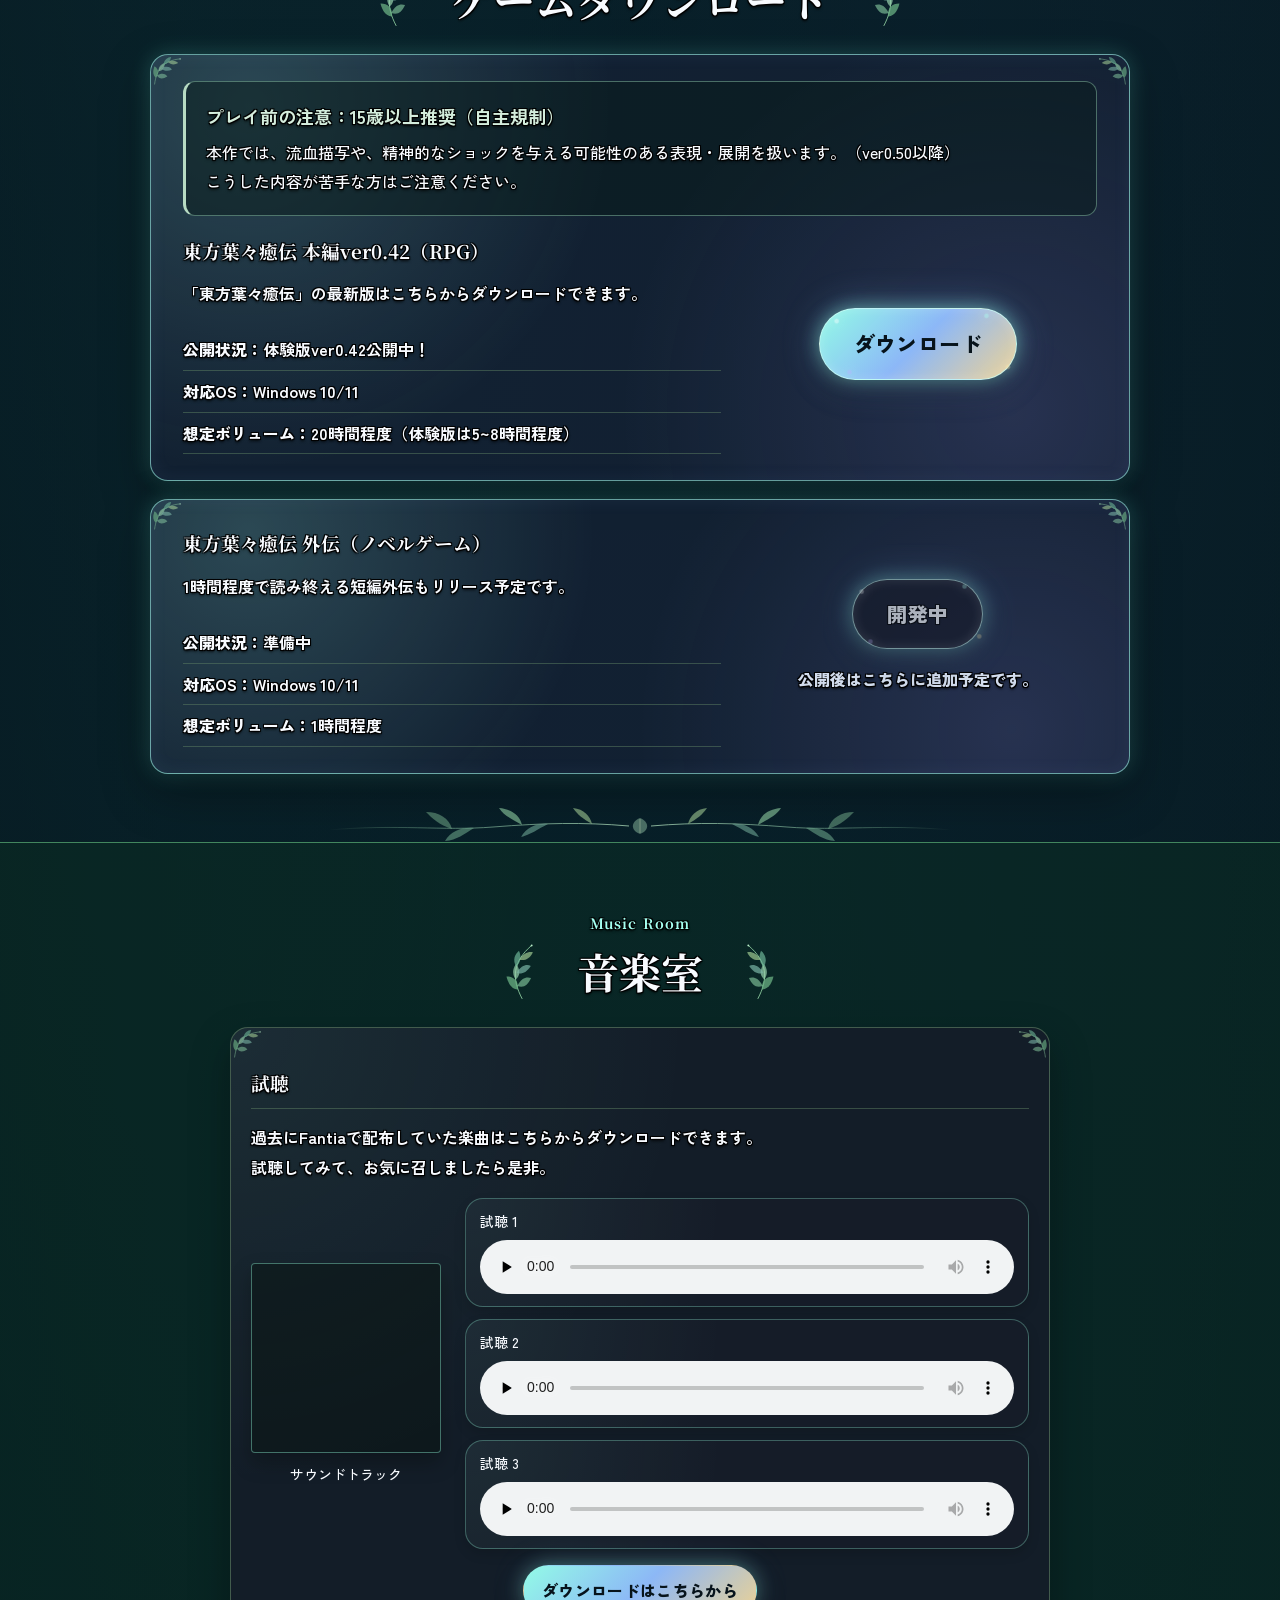
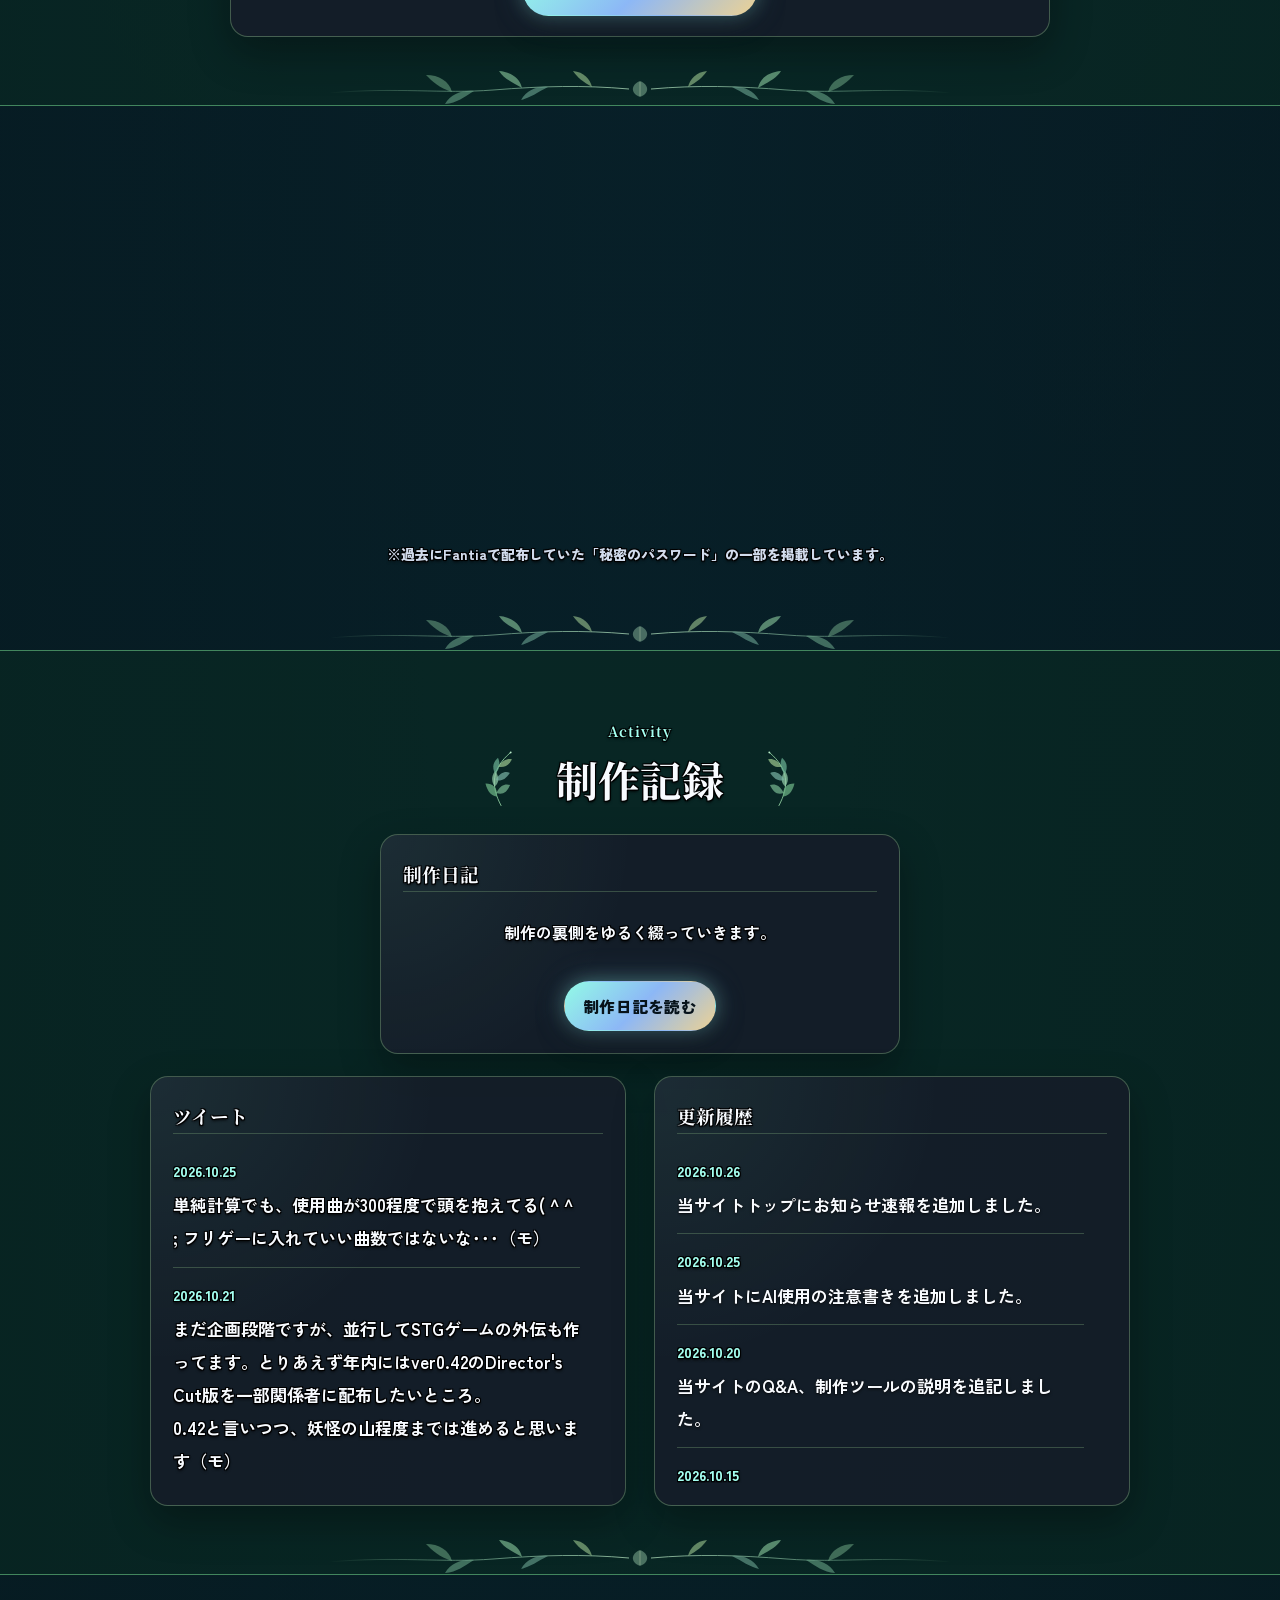
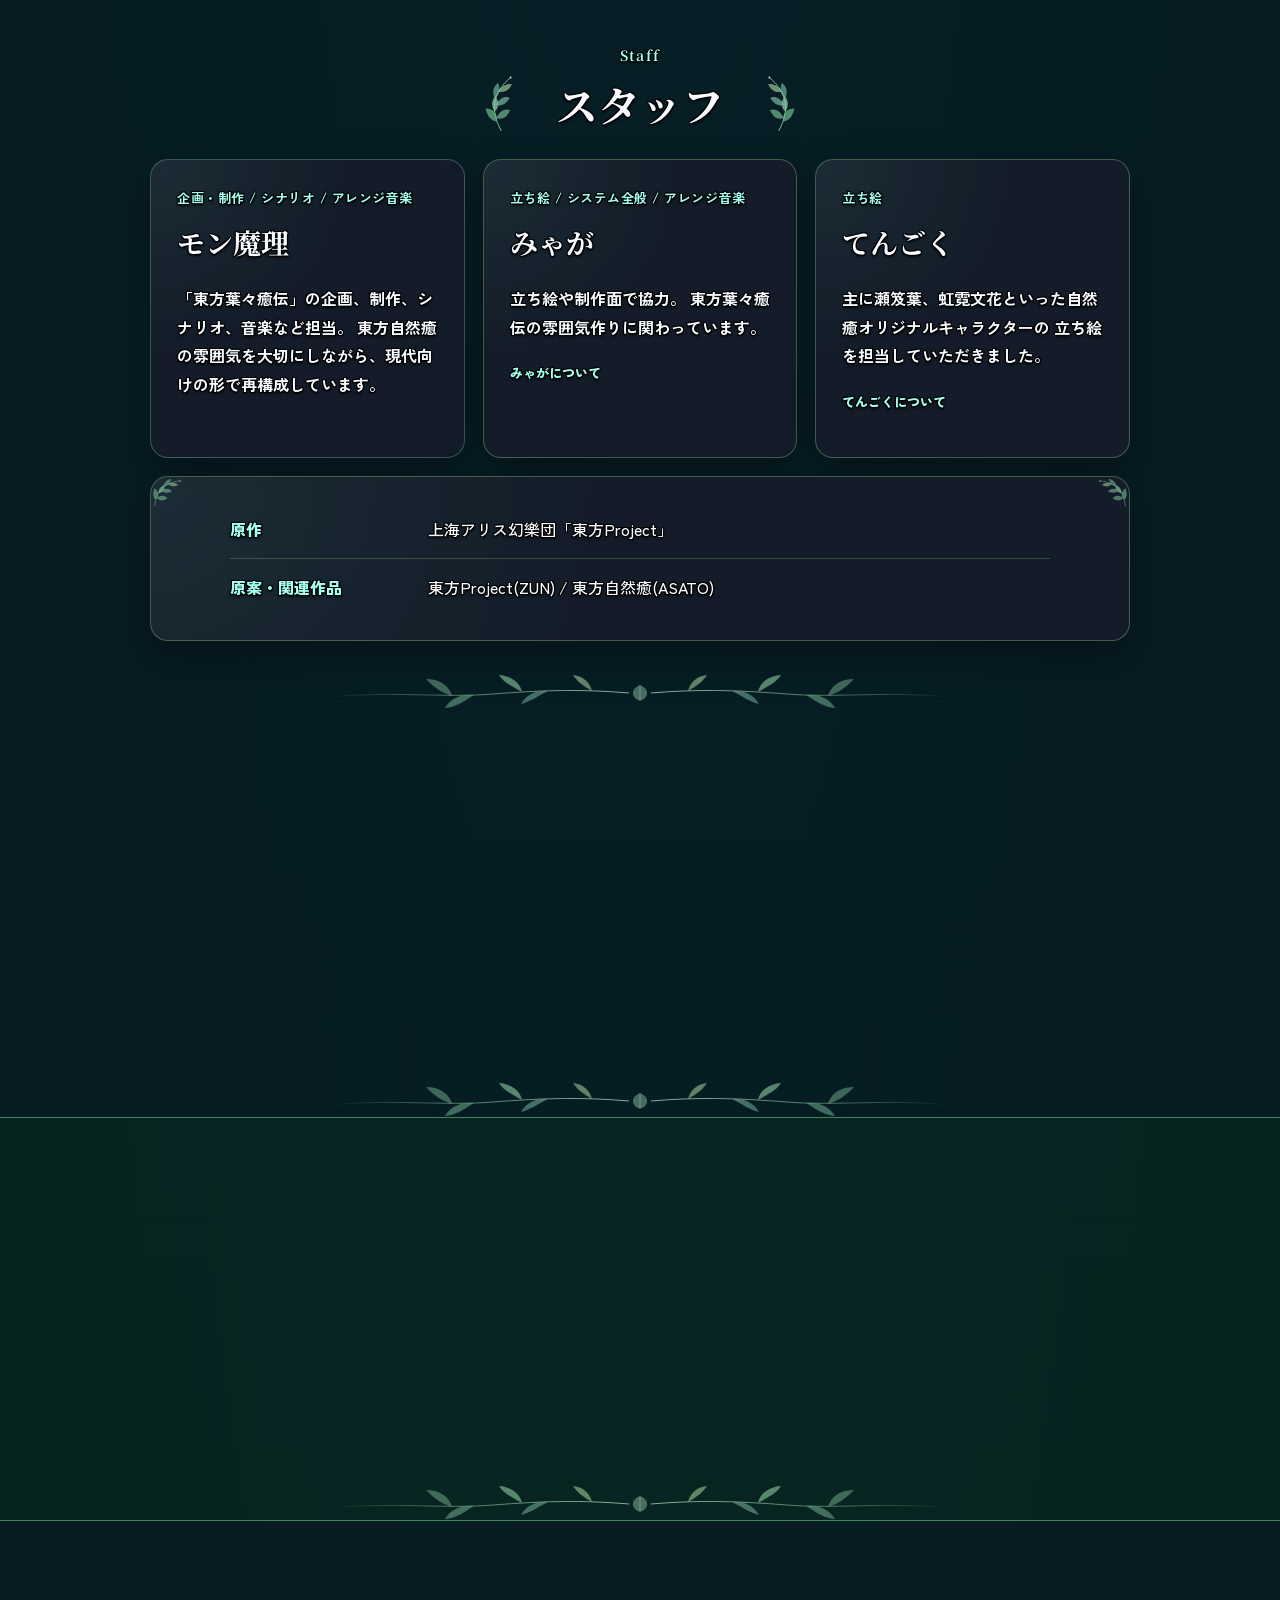
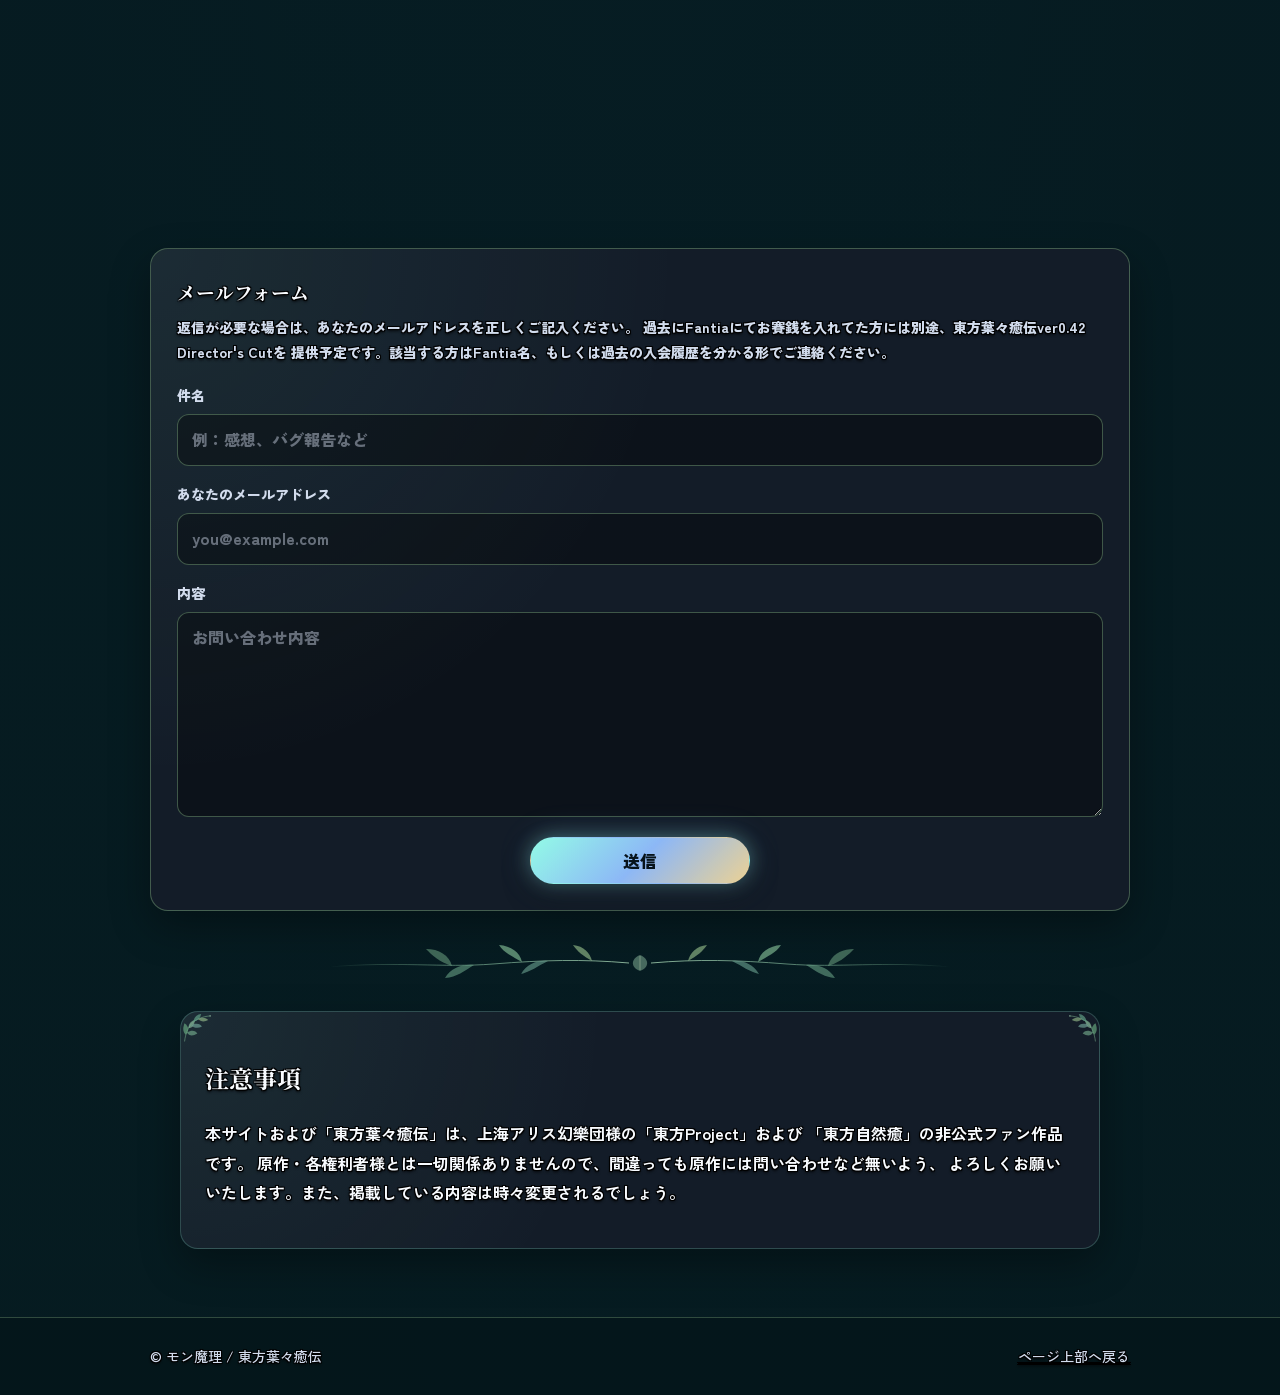
==== commit b142f037: "update" ====
--- a/index.html
+++ b/index.html
@@ -33,6 +33,7 @@
   <link rel="stylesheet" href="detail-polish.css?v=20261025-2">
   <link rel="stylesheet" href="gallery-polish.css?v=20261015">
   <link rel="stylesheet" href="music-polish.css?v=20261015">
+  <link rel="stylesheet" href="news-ticker.css?v=20261026-2">
 </head>
 
 <body class="site-glow ornament-leaf detail-polish">
@@ -84,6 +85,14 @@
     </div>
   </header>
   <main id="top">
+    <aside class="news-ticker" aria-labelledby="news-ticker-title">
+      <div class="container news-ticker-inner">
+        <h2 id="news-ticker-title">お知らせ</h2>
+        <div class="news-ticker-viewport" id="news-ticker-items" aria-live="off">
+          <a class="news-ticker-fallback" href="#update-history">最新の更新履歴を見る</a>
+        </div>
+      </div>
+    </aside>
     <section class="hero">
       <div class="container hero-inner">
         <p class="label">東方自然癒 三次創作 / 非公式ファン作品</p>
@@ -388,9 +397,9 @@
             </div>
           </section>
 
-          <section class="activity-card scroll-card">
+          <section class="activity-card scroll-card" id="update-history" aria-labelledby="update-history-title">
             <div class="card-head-row">
-              <h3>更新履歴</h3>
+              <h3 id="update-history-title">更新履歴</h3>
             </div>
 
             <div class="scroll-area" data-record-type="updates">
@@ -582,6 +591,7 @@
   <script src="leaf-textures.js?v=20261015"></script>
   <script src="leaf-atmosphere.js?v=20261015"></script>
   <script src="script.js?v=20261015"></script>
+  <script src="news-ticker.js?v=20261026-3"></script>
   <script src="gallery-polish.js?v=20261015"></script>
   <script src="music-polish.js?v=20261015"></script>
 </body>
--- a/news-ticker.css
+++ b/news-ticker.css
@@ -0,0 +1,112 @@
+/* Header-adjacent updates, using the site's existing forest palette. */
+body.detail-polish .news-ticker {
+  position: relative;
+  z-index: 1;
+  border-bottom: 1px solid rgba(157, 205, 181, .32);
+  background: rgba(17, 28, 40, .94);
+  color: #eef3ff;
+}
+body.detail-polish .news-ticker + .hero { padding-top: 24px; }
+body.detail-polish .news-ticker-inner {
+  width: min(1200px, calc(100% - 40px));
+  display: grid;
+  grid-template-columns: auto minmax(0, 1fr);
+  gap: 18px;
+  align-items: center;
+}
+body.detail-polish .news-ticker h2 {
+  margin: 0;
+  padding-right: 18px;
+  border-right: 1px solid rgba(157, 205, 181, .32);
+  color: #d4eddc;
+  font-size: 16px;
+  white-space: nowrap;
+}
+body.detail-polish .news-ticker-viewport {
+  position: relative;
+  min-width: 0;
+  height: 56px;
+  overflow: hidden;
+}
+body.detail-polish .news-ticker-slide,
+body.detail-polish .news-ticker-fallback {
+  position: absolute;
+  inset: 0;
+  display: grid;
+  grid-template-columns: auto auto minmax(0, 1fr);
+  gap: 12px;
+  align-content: center;
+  align-items: center;
+  color: inherit;
+  text-decoration: none;
+  font-size: 15px;
+  font-weight: 700;
+  line-height: 1.6;
+}
+body.detail-polish .news-ticker-fallback { display: flex; }
+body.detail-polish .news-ticker-slide[hidden] { display: none; }
+body.detail-polish .news-ticker-slide time {
+  color: #c9ded8;
+  font-size: 13px;
+  font-variant-numeric: tabular-nums;
+  white-space: nowrap;
+}
+body.detail-polish .news-ticker-tag {
+  padding: 1px 7px;
+  border: 1px solid rgba(157, 205, 181, .4);
+  border-radius: 3px;
+  color: #cbe8d7;
+  font-size: 11px;
+  line-height: 1.6;
+  white-space: nowrap;
+}
+body.detail-polish .news-ticker-tag.is-latest {
+  border-color: rgba(142, 240, 212, .7);
+  color: #a4fff0;
+}
+body.detail-polish .news-ticker-text {
+  min-width: 0;
+  overflow: hidden;
+  text-overflow: ellipsis;
+  white-space: nowrap;
+  text-shadow: 0 1px 3px #000;
+}
+body.detail-polish .news-ticker a:focus-visible {
+  outline: 2px solid #a4fff0;
+  outline-offset: -2px;
+}
+body.detail-polish :is(#update-history, [data-news-record]) {
+  scroll-margin-top: 160px;
+}
+body.detail-polish [data-news-record]:target,
+body.detail-polish [data-news-record].is-news-selected {
+  outline: 1px solid #8ef0d4;
+  outline-offset: -1px;
+  background: rgba(142, 240, 212, .08);
+}
+@media (max-width: 760px) {
+  body.detail-polish .news-ticker-inner {
+    column-gap: 12px;
+    padding-block: 8px;
+  }
+  body.detail-polish .news-ticker h2 { padding-right: 12px; font-size: 14px; }
+  body.detail-polish .news-ticker-viewport { height: 76px; }
+  body.detail-polish .news-ticker-slide {
+    grid-template-columns: auto 1fr;
+    gap: 3px 10px;
+    justify-items: start;
+    font-size: 14px;
+  }
+  body.detail-polish .news-ticker-text {
+    grid-column: 1 / -1;
+    display: -webkit-box;
+    -webkit-box-orient: vertical;
+    -webkit-line-clamp: 2;
+    white-space: normal;
+    overflow-wrap: anywhere;
+  }
+  body.detail-polish :is(#update-history, [data-news-record]) { scroll-margin-top: 300px; }
+}
+@media (max-width: 380px) {
+  body.detail-polish .news-ticker-inner { column-gap: 8px; }
+}
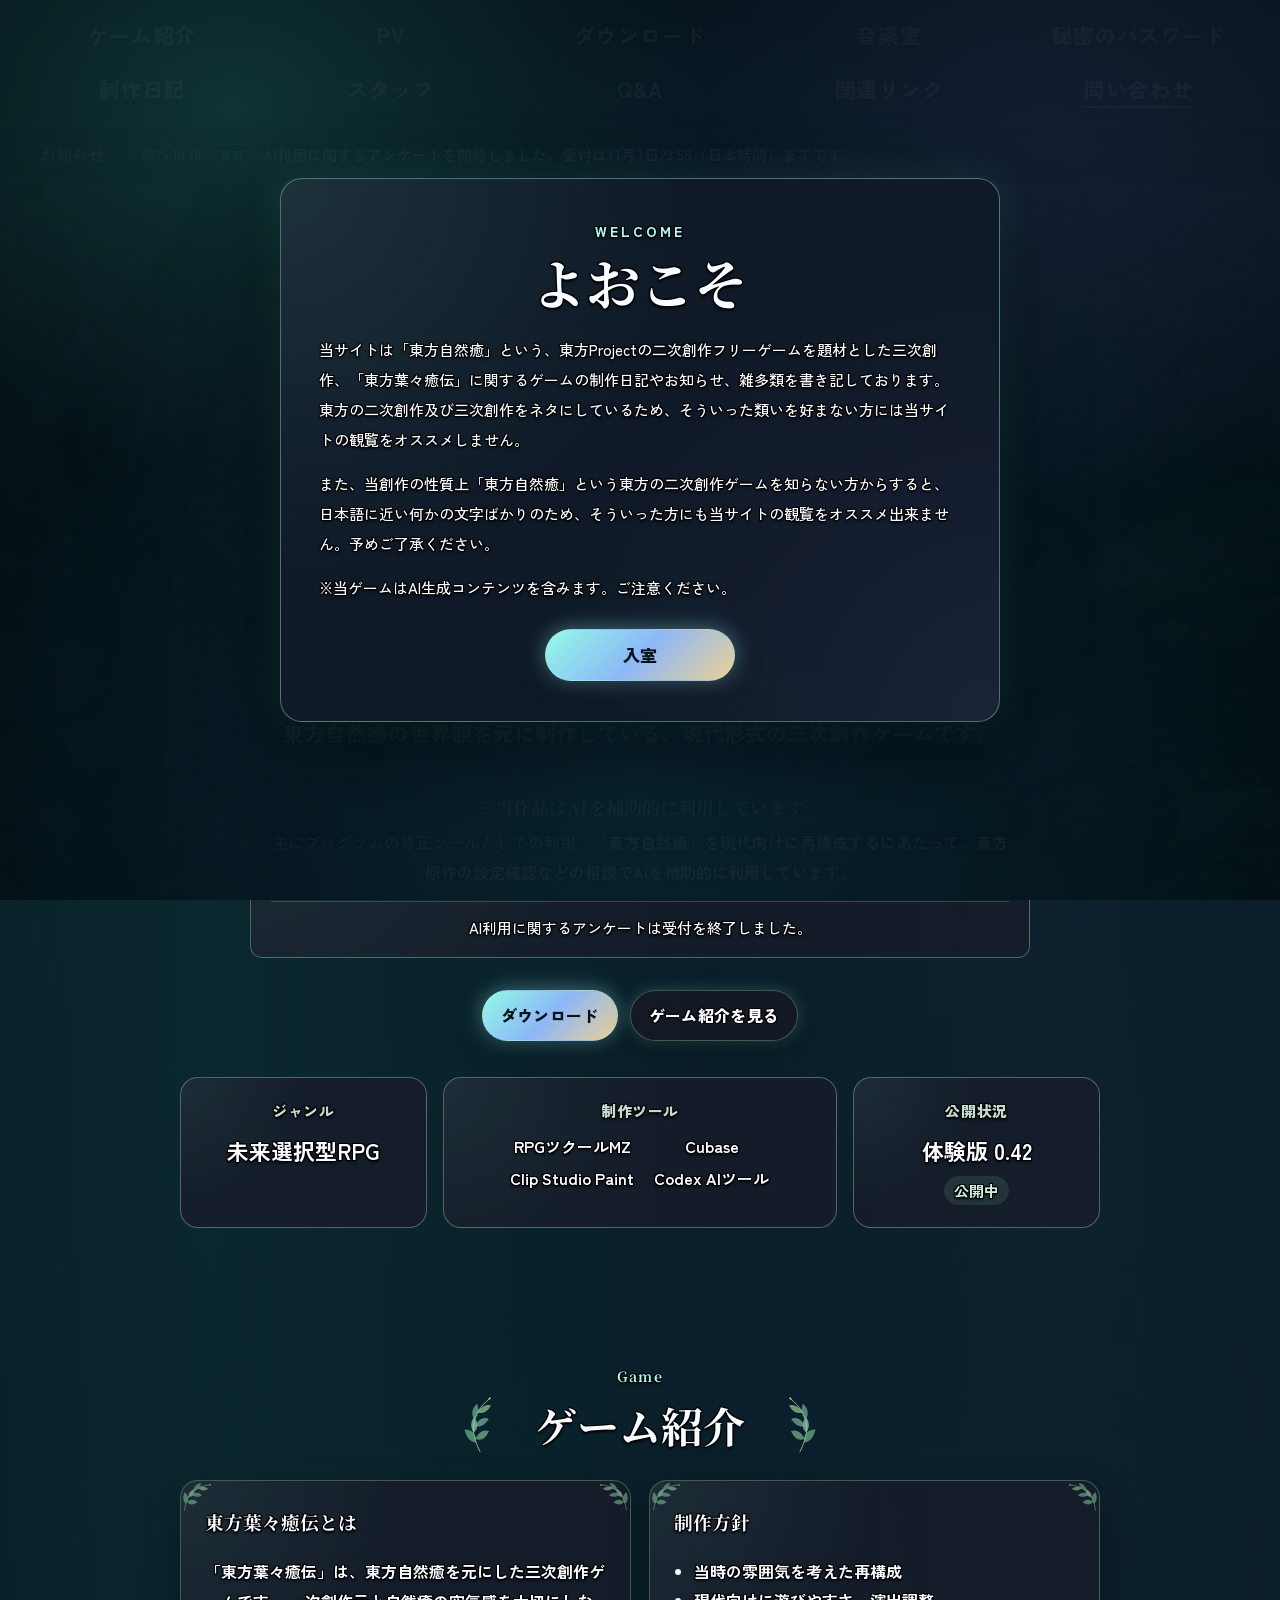
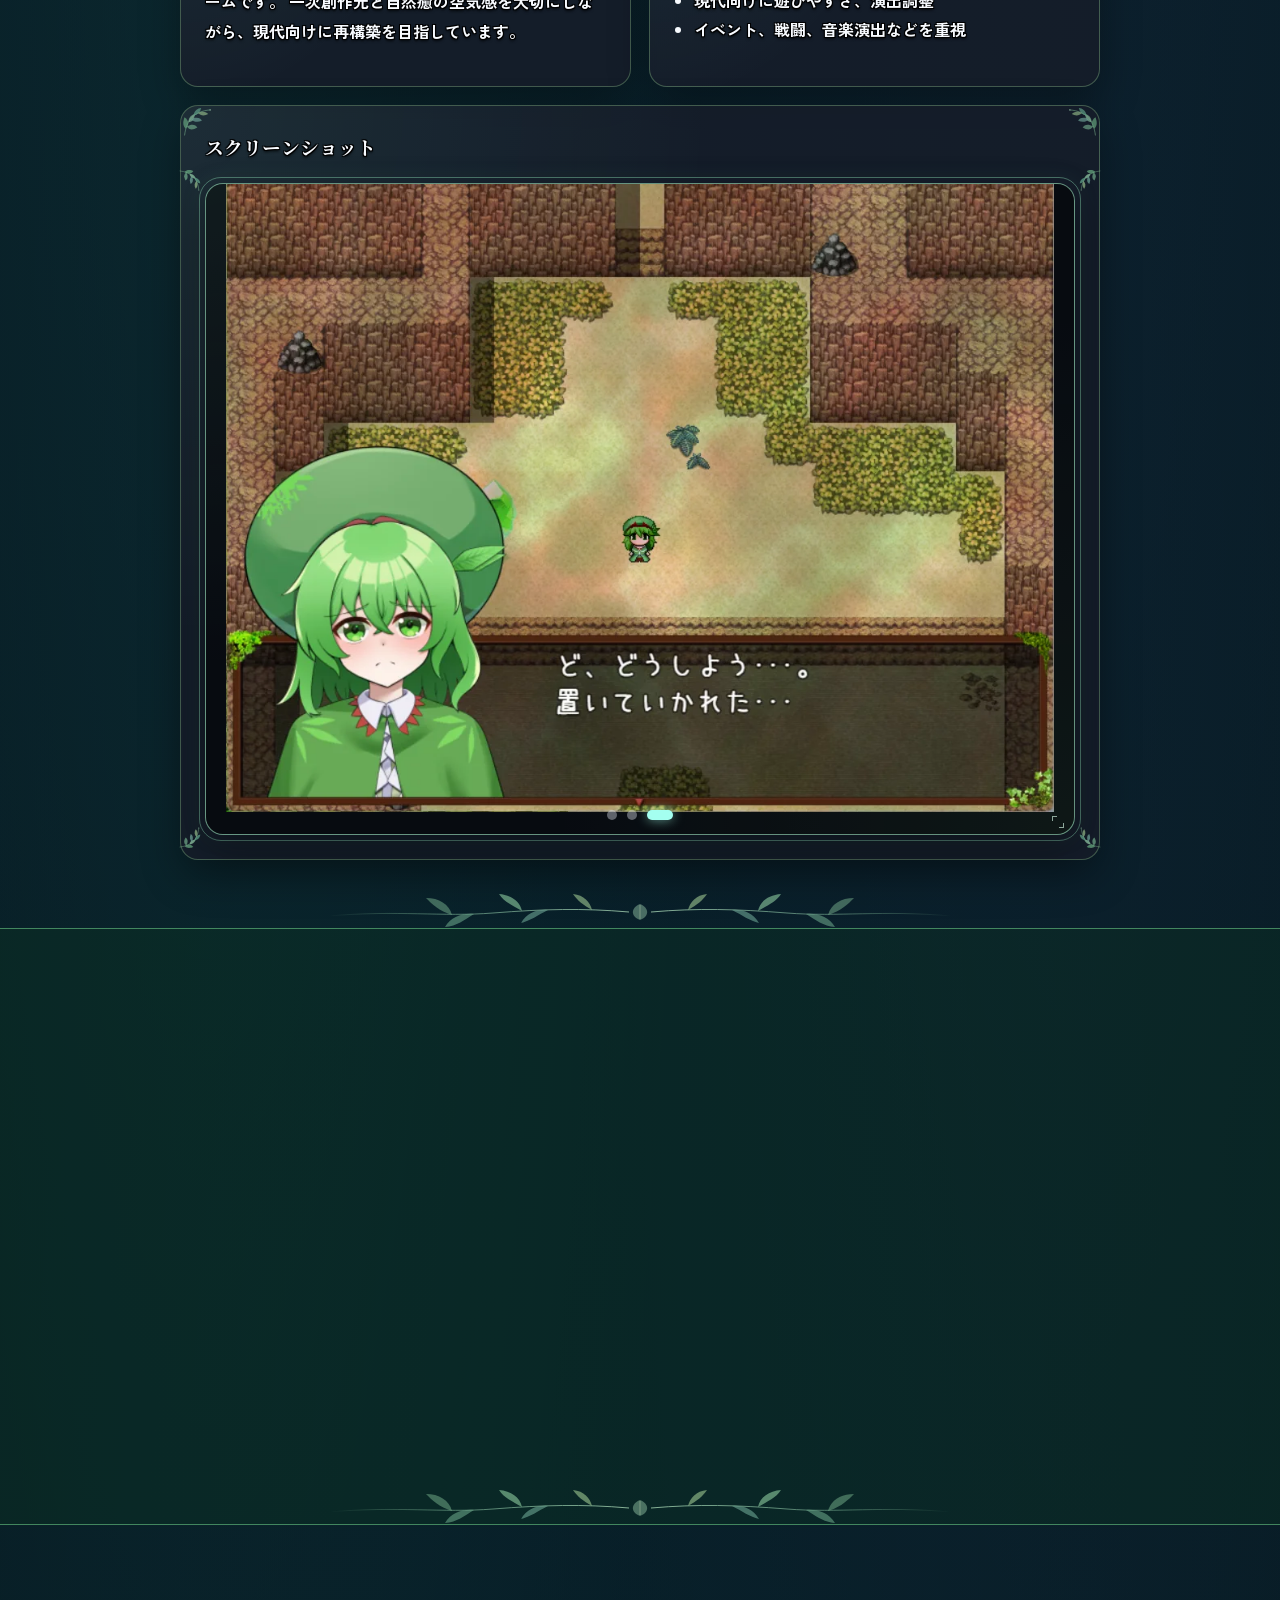
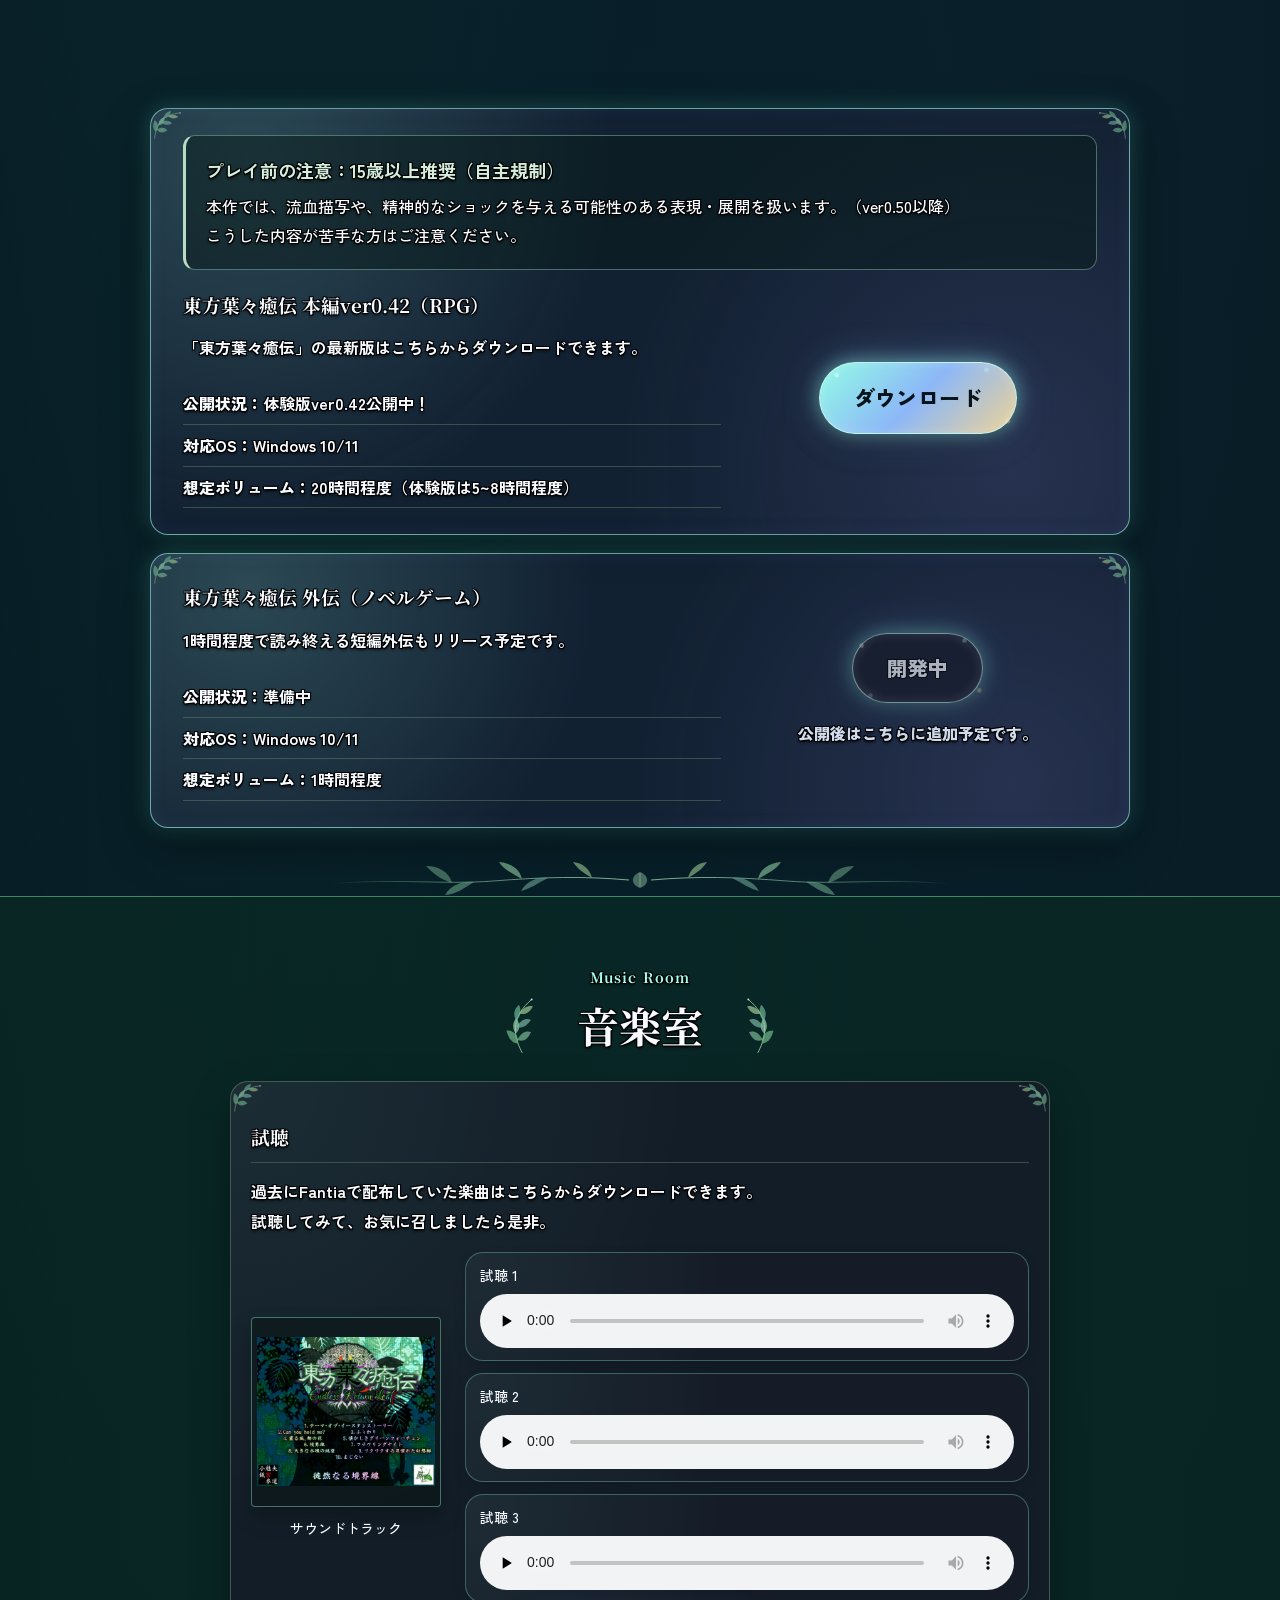
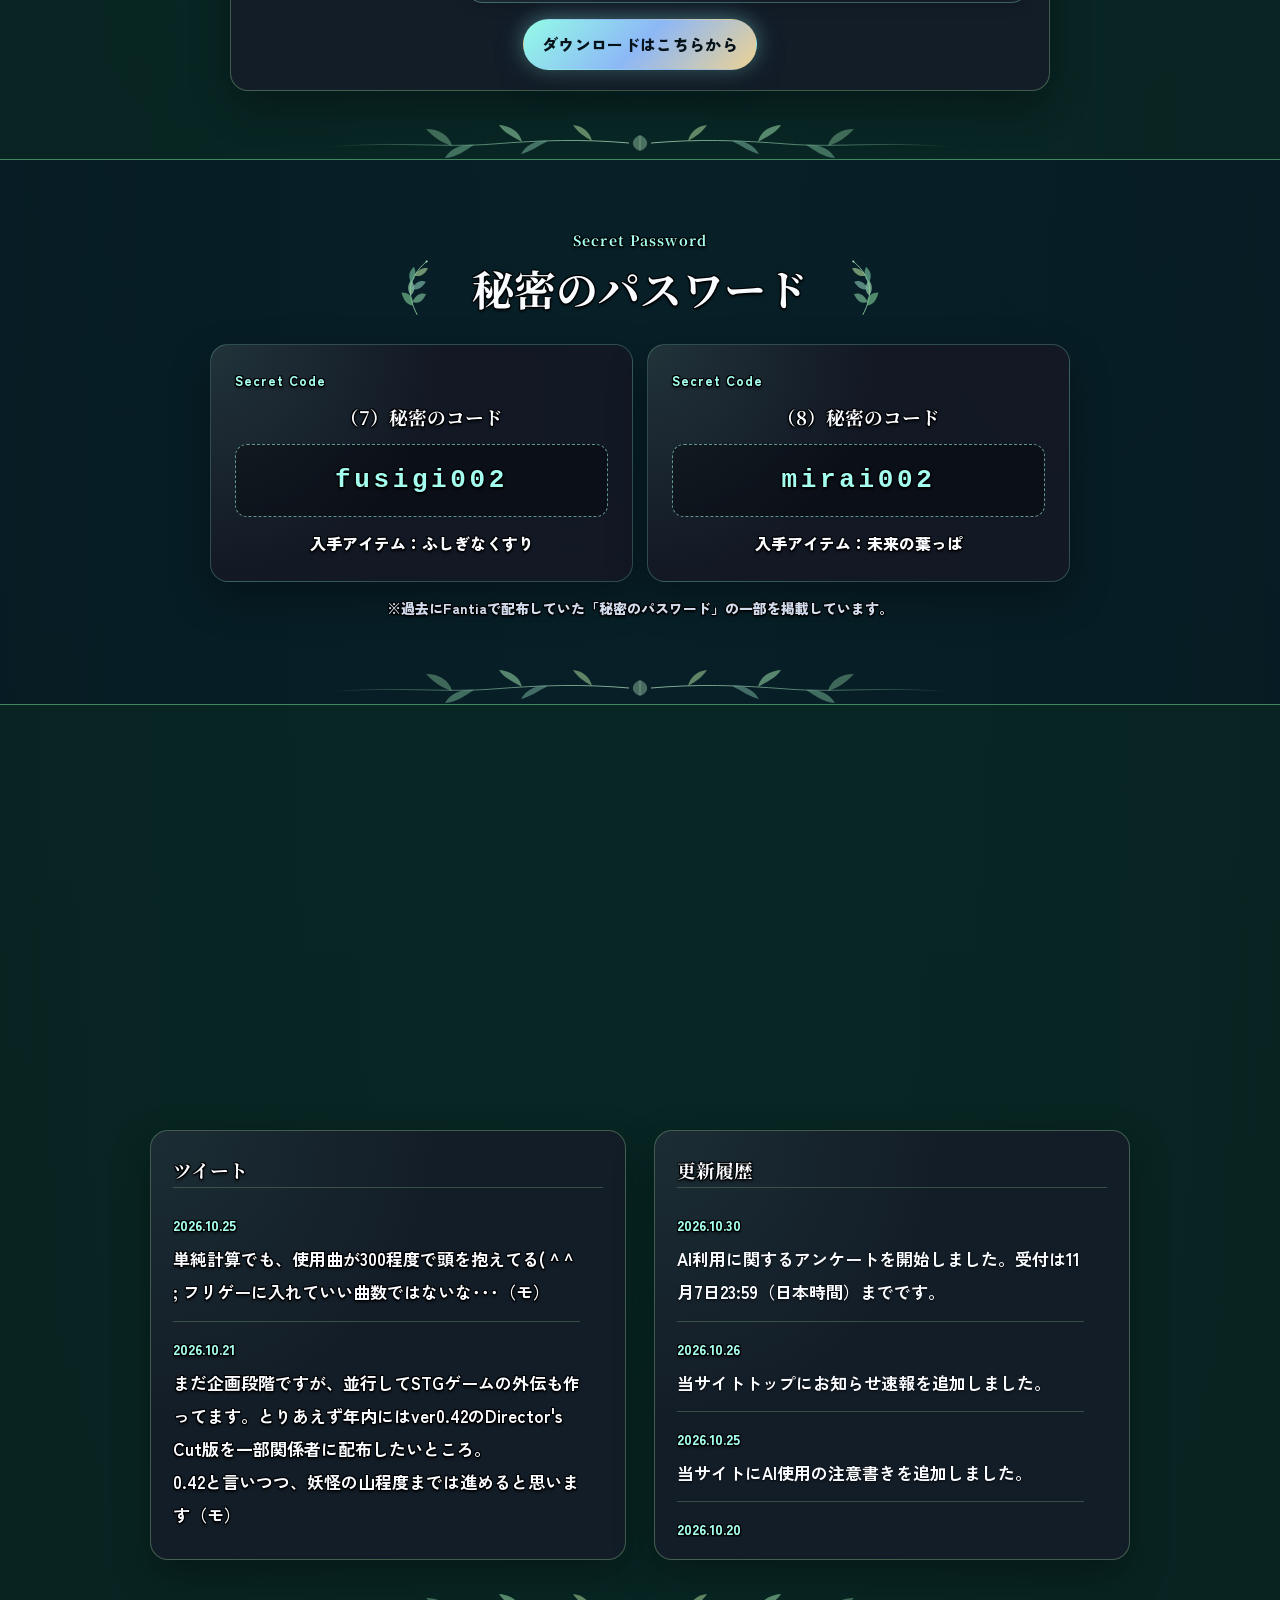
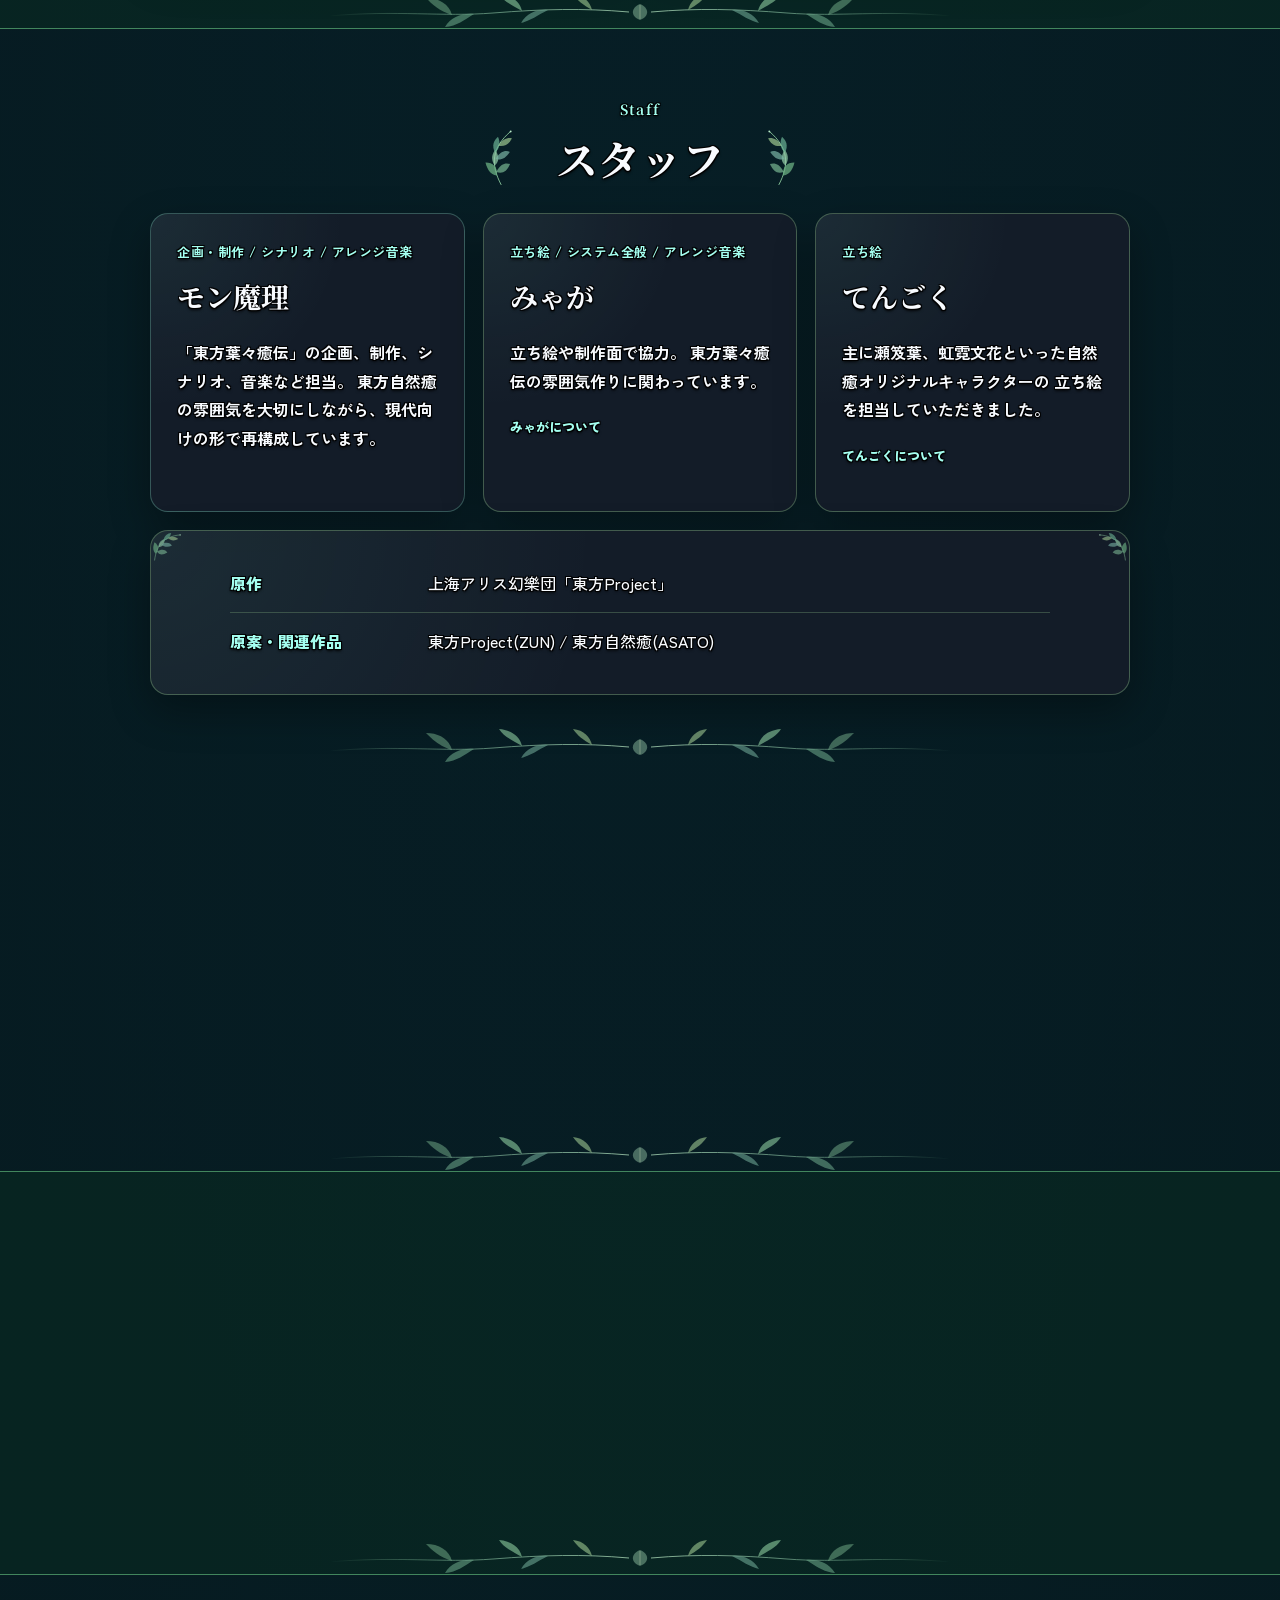
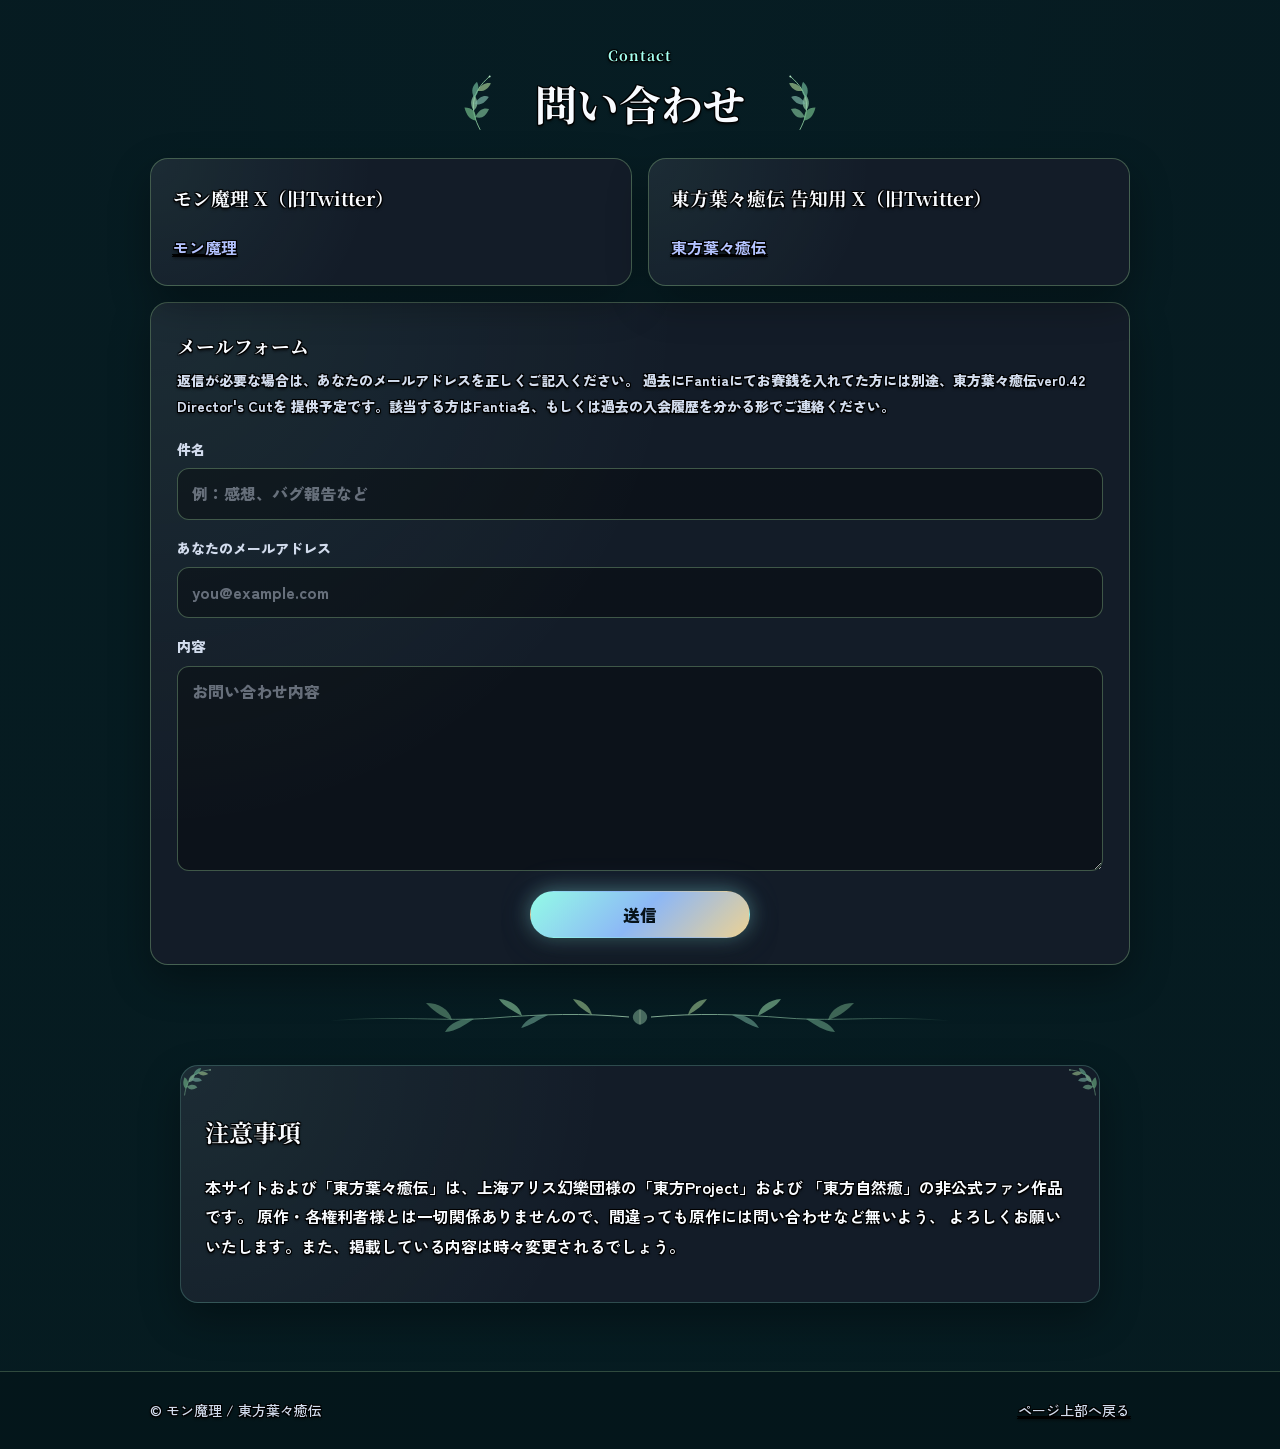
==== commit f3396888: "update" ====
--- a/index.html
+++ b/index.html
@@ -34,6 +34,7 @@
   <link rel="stylesheet" href="gallery-polish.css?v=20261015">
   <link rel="stylesheet" href="music-polish.css?v=20261015">
   <link rel="stylesheet" href="news-ticker.css?v=20261026-2">
+  <link rel="stylesheet" href="survey.css?v=20261030-2">
 </head>
 
 <body class="site-glow ornament-leaf detail-polish">
@@ -113,6 +114,14 @@
         <aside class="main-ai-notice" id="main-ai-notice" aria-labelledby="main-ai-notice-title">
           <h2 id="main-ai-notice-title">※当作品はAIを補助的に利用しています</h2>
           <p>主にプログラムの修正ツールとしての利用、<strong>「東方自然癒」を現代向けに再構成するにあたって、東方原作の設定確認などの相談でAIを補助的に利用しています。</strong></p>
+          <p class="survey-invite" data-survey-deadline="2026-11-07T23:59:00+09:00">
+            <span data-survey-open>
+              <span class="survey-invite-label">AI利用アンケート受付中</span>
+              <a class="button primary survey-answer-link" href="https://docs.google.com/forms/d/e/1FAIpQLScN_T-TLJIablNiYsXNtuHs1dhRtJ7cv2uGZ71iPsxDc-Prnw/viewform" target="_blank" rel="noopener">アンケートに回答する<span aria-hidden="true"> ↗</span></a>
+              <span class="survey-invite-deadline">11月7日 23:59（日本時間）まで・匿名／ログイン不要</span>
+            </span>
+            <span data-survey-closed hidden>AI利用に関するアンケートは受付を終了しました。</span>
+          </p>
         </aside>
 
         <div class="hero-buttons">
@@ -587,11 +596,12 @@
     </div>
   </footer>
 
-  <script src="records.js?v=20261015"></script>
+  <script src="records.js?v=20261030"></script>
   <script src="leaf-textures.js?v=20261015"></script>
   <script src="leaf-atmosphere.js?v=20261015"></script>
   <script src="script.js?v=20261015"></script>
   <script src="news-ticker.js?v=20261026-3"></script>
+  <script src="survey.js?v=20261030"></script>
   <script src="gallery-polish.js?v=20261015"></script>
   <script src="music-polish.js?v=20261015"></script>
 </body>
--- a/survey.css
+++ b/survey.css
@@ -0,0 +1,72 @@
+/* Survey styles stay scoped to the invitation and the survey page. */
+body.detail-polish .main-ai-notice .survey-invite {
+  margin-top: 14px;
+  padding-top: 12px;
+  border-top: 1px solid rgba(157, 205, 181, .24);
+  font-size: 15px;
+  line-height: 1.8;
+}
+.survey-invite a {
+  color: #c7e7d7;
+  text-underline-offset: 4px;
+}
+.survey-invite-label {
+  display: block;
+  margin-bottom: 9px;
+  color: #d4eddc;
+  font-size: 16px;
+  font-weight: 700;
+}
+body.detail-polish .survey-invite a.button.primary {
+  min-height: 44px;
+  max-width: 100%;
+  padding: 10px 22px;
+  color: #07222a;
+  font-size: 16px;
+  line-height: 1.6;
+  white-space: normal;
+  text-decoration: none;
+}
+.survey-invite-deadline {
+  display: block;
+  margin-top: 3px;
+  color: #c9d6dc;
+  font-size: 13px;
+}
+body [data-survey-open][hidden],
+body [data-survey-closed][hidden] { display: none !important; }
+.survey-page .survey-container { max-width: 980px; }
+.survey-page .page-title {
+  font-size: clamp(25px, 3vw, 38px);
+  line-height: 1.6;
+}
+.survey-page .survey-intro {
+  max-width: 820px;
+  margin: 0 auto 28px;
+  padding: 24px 28px;
+}
+.survey-page .survey-intro p { font-size: 16px; line-height: 1.9; }
+.survey-page .survey-intro p:first-child { margin-top: 0; }
+.survey-page .survey-intro .survey-deadline { color: #d4eddc; font-weight: 900; }
+.survey-page .survey-intro .survey-note { color: #d1dbe2; font-size: 14px; }
+.survey-page .survey-back { margin-bottom: 0; }
+.survey-page .survey-back a,
+.survey-page .survey-external a { text-underline-offset: 4px; }
+.survey-page .survey-external { margin: 0 0 16px; text-align: center; font-size: 15px; }
+.survey-page .survey-form {
+  display: block;
+  width: 100%;
+  height: 2800px;
+  border: 0;
+  border-radius: 10px;
+  background: #f4f5f1;
+}
+.survey-page .survey-finished { max-width: 820px; margin-inline: auto; text-align: center; }
+.survey-page .survey-finished h2 { font-size: 25px; }
+.survey-page .survey-noscript { text-align: center; }
+.survey-page :is(.survey-back, .survey-external, .survey-finished) a:focus-visible,
+.survey-invite a:focus-visible { outline: 2px solid #a4fff0; outline-offset: 4px; }
+@media (max-width: 640px) {
+  .survey-page .survey-intro { padding: 20px; }
+  .survey-page .survey-form { height: 3500px; }
+}
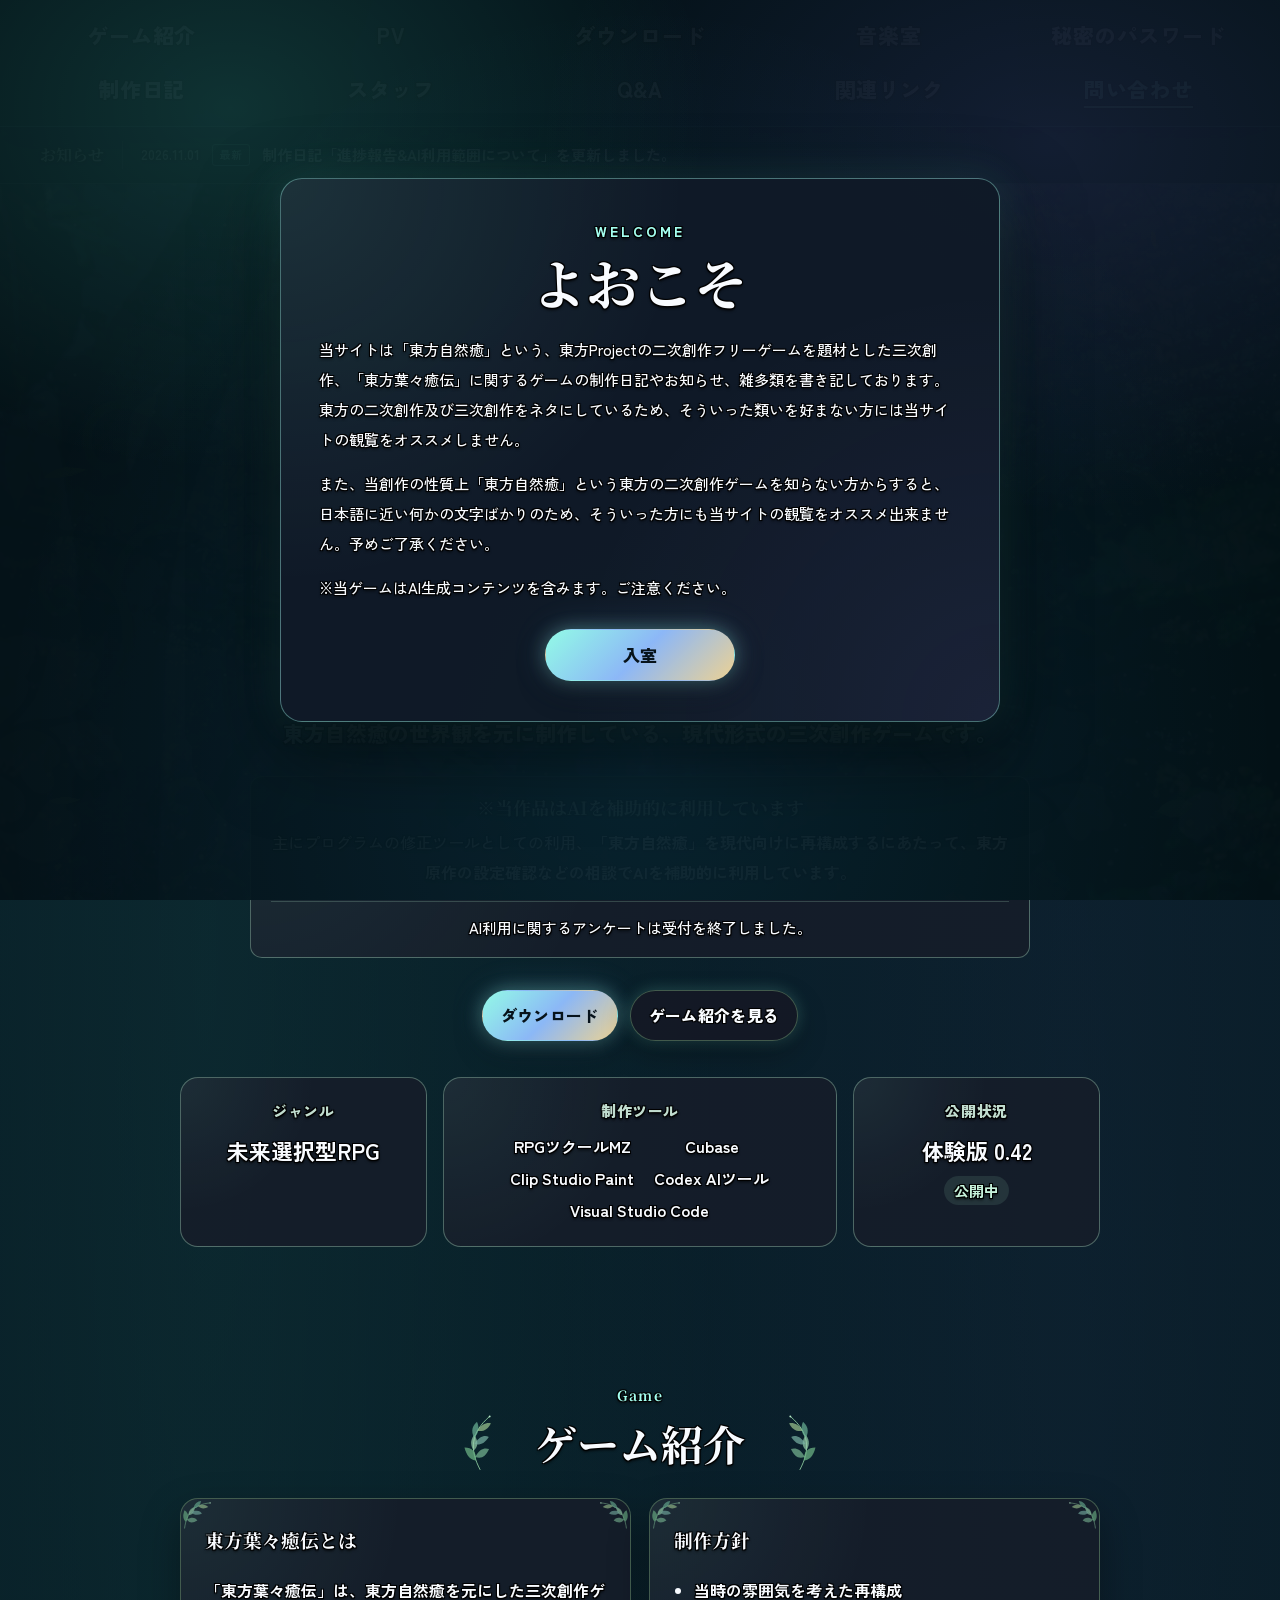
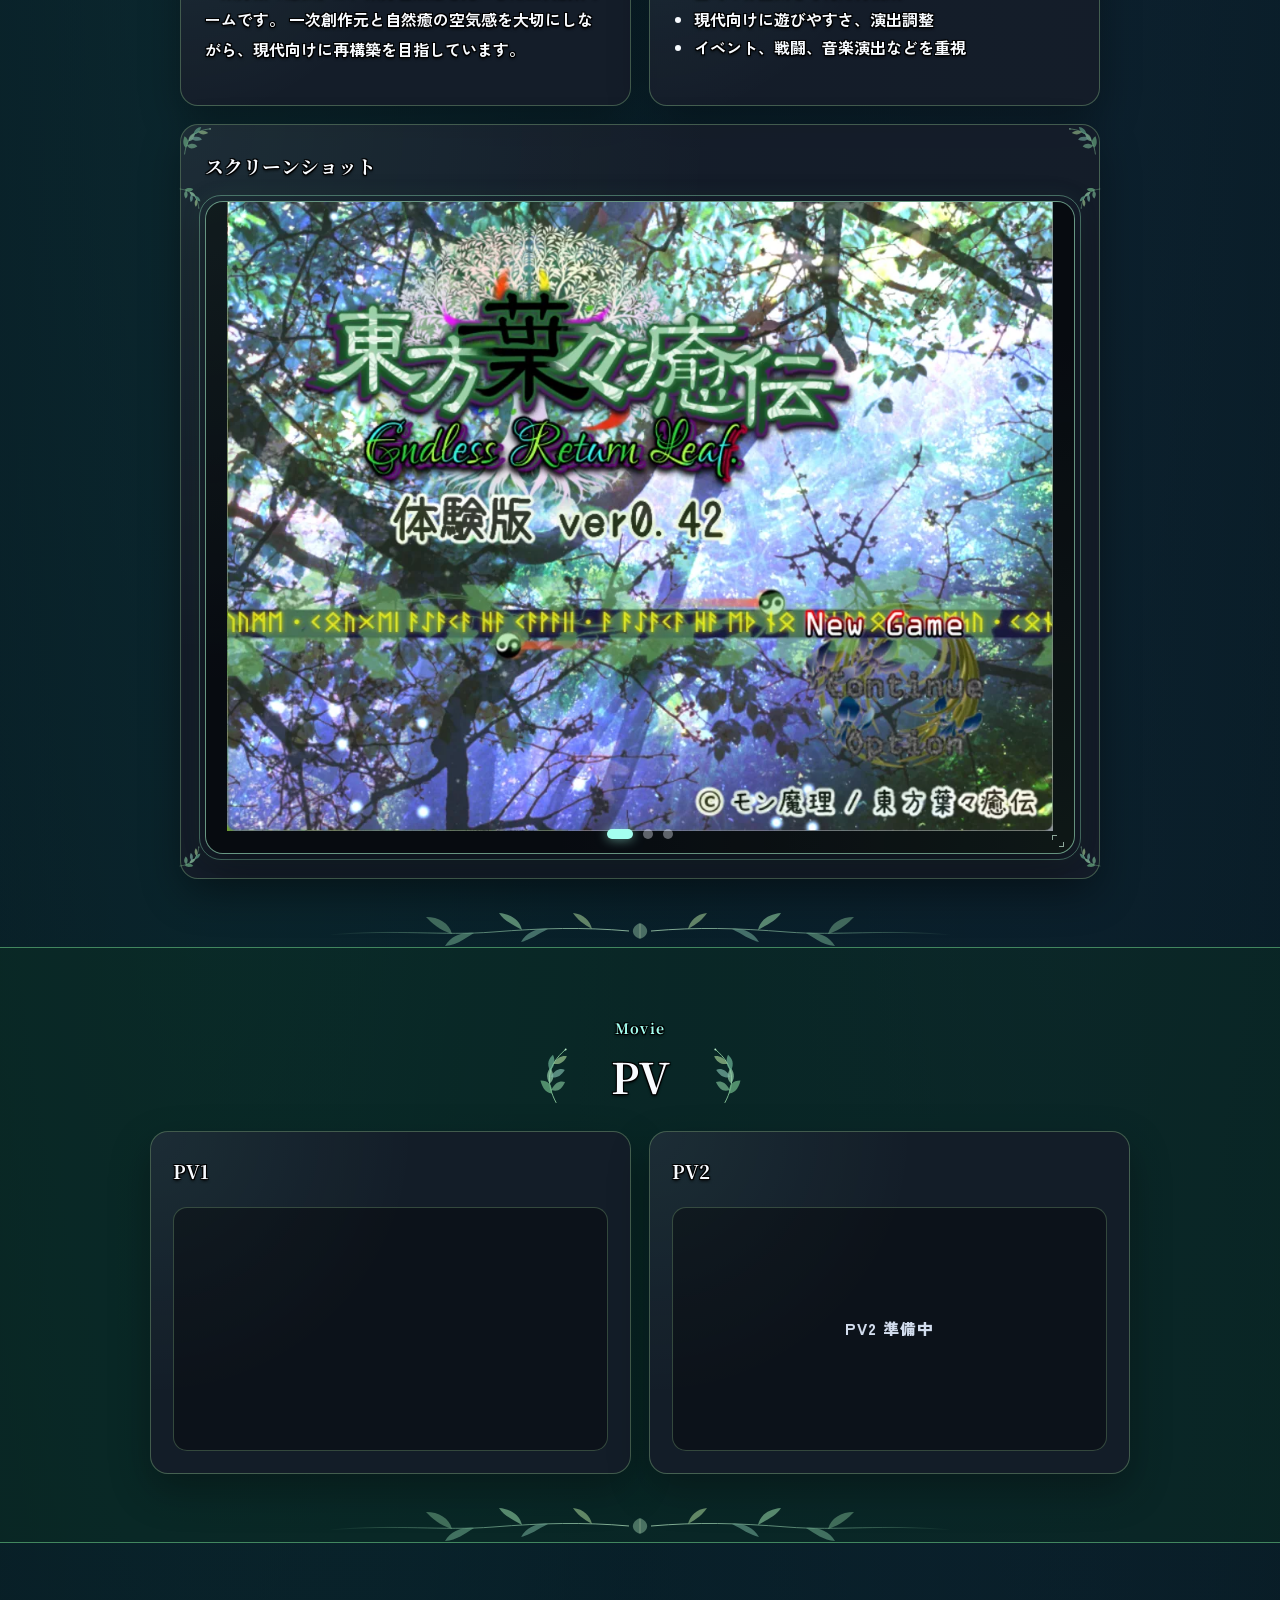
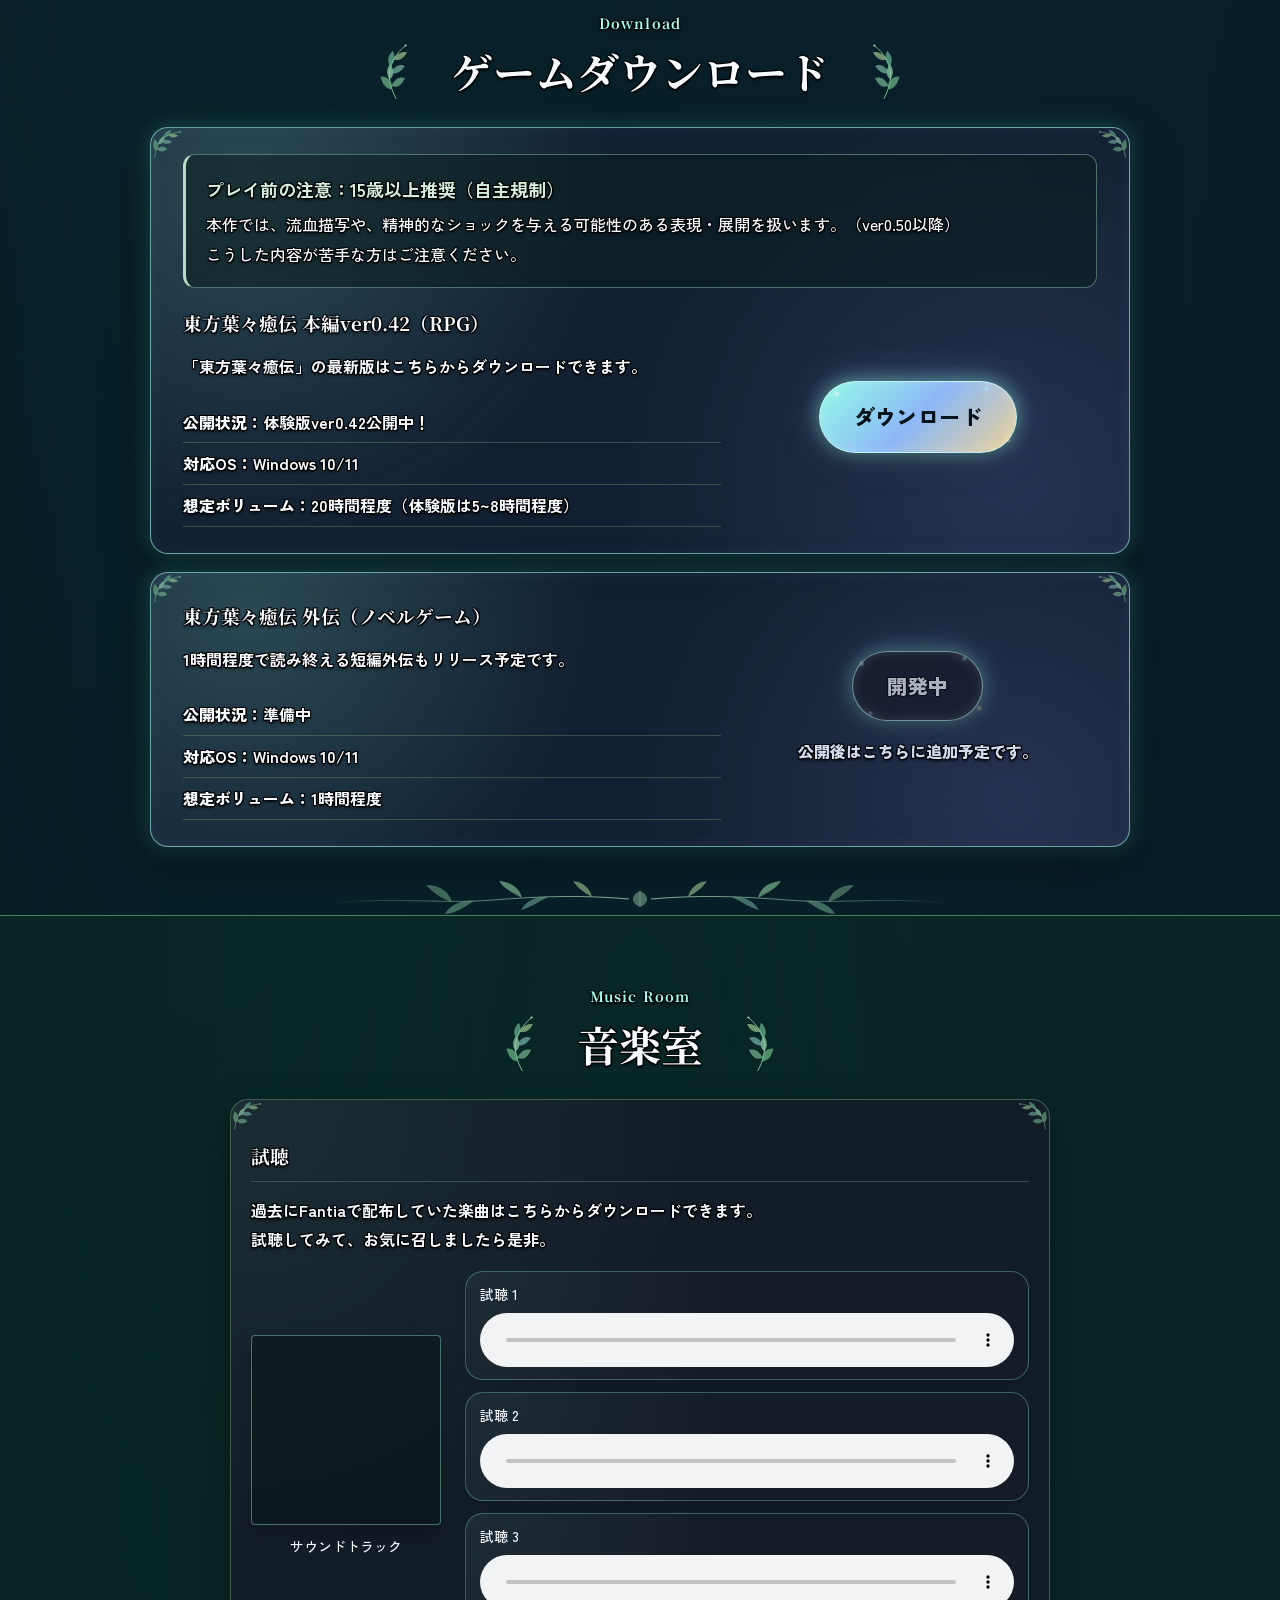
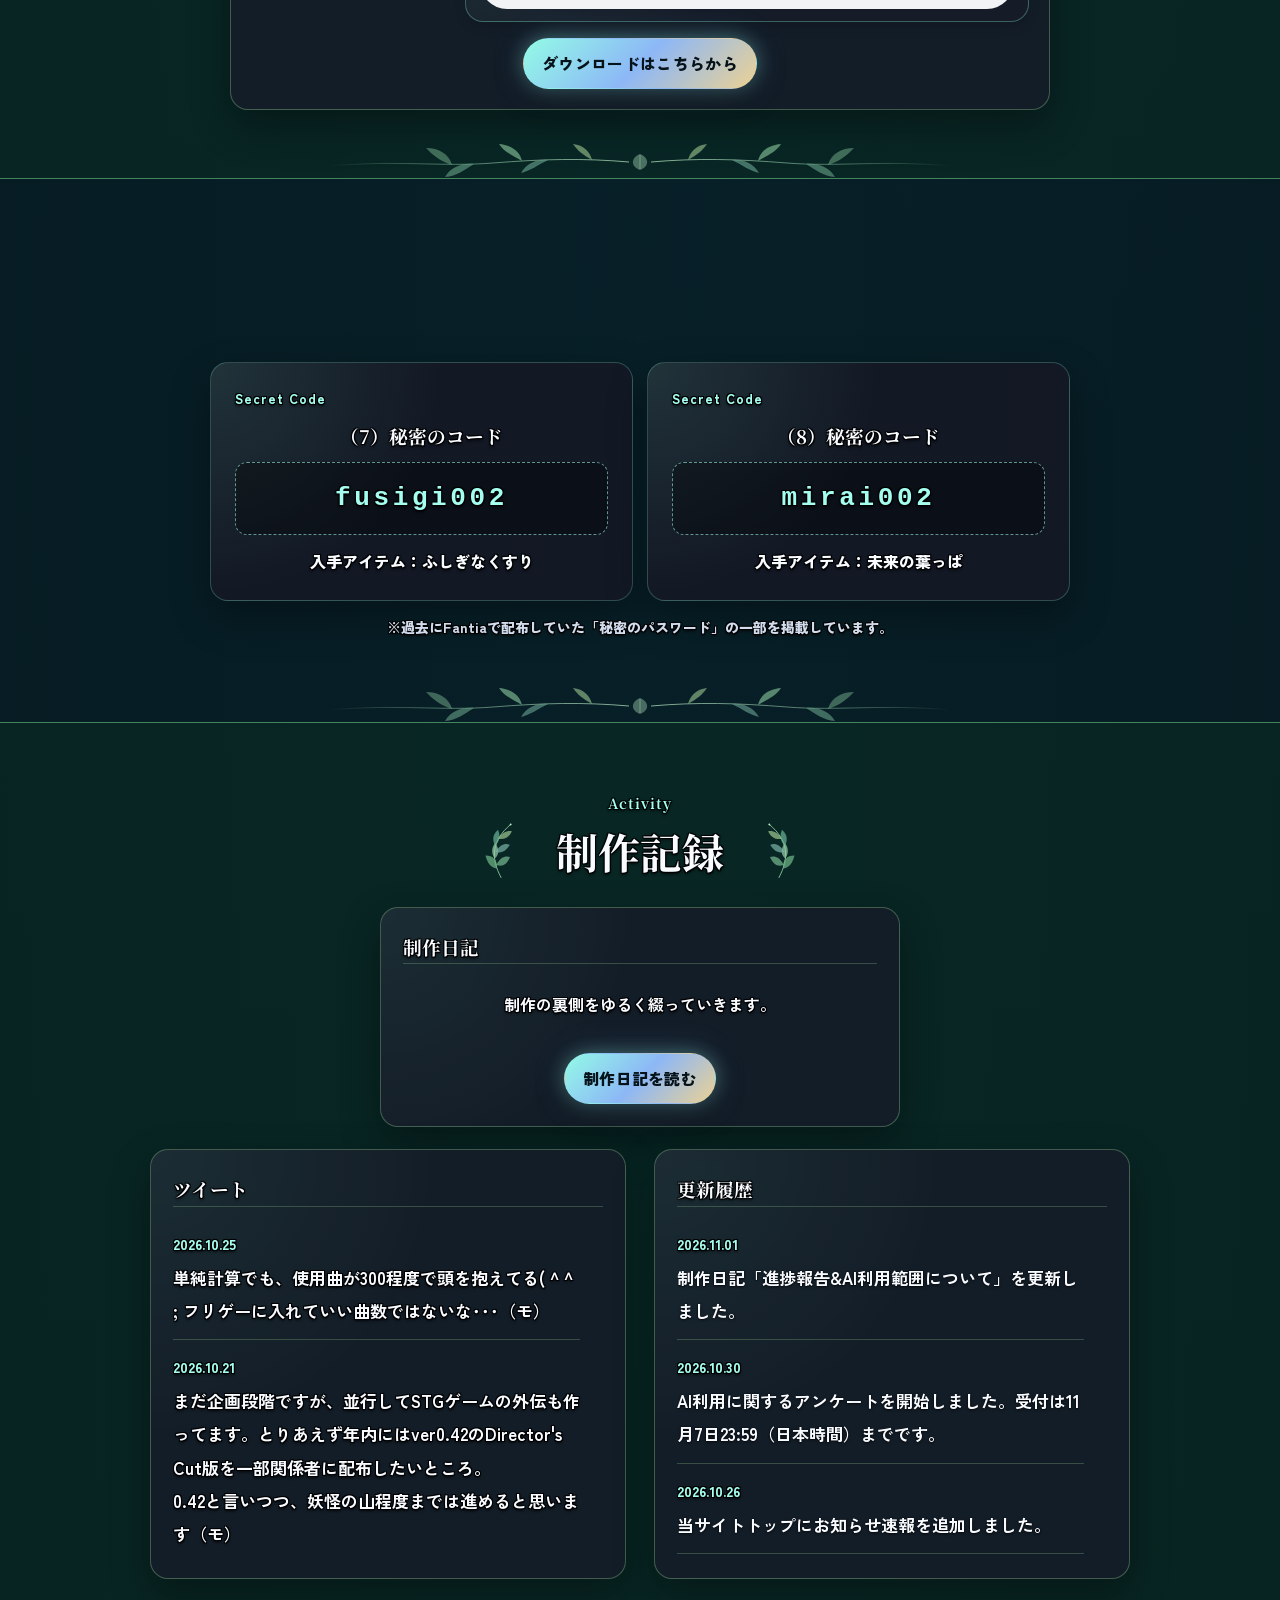
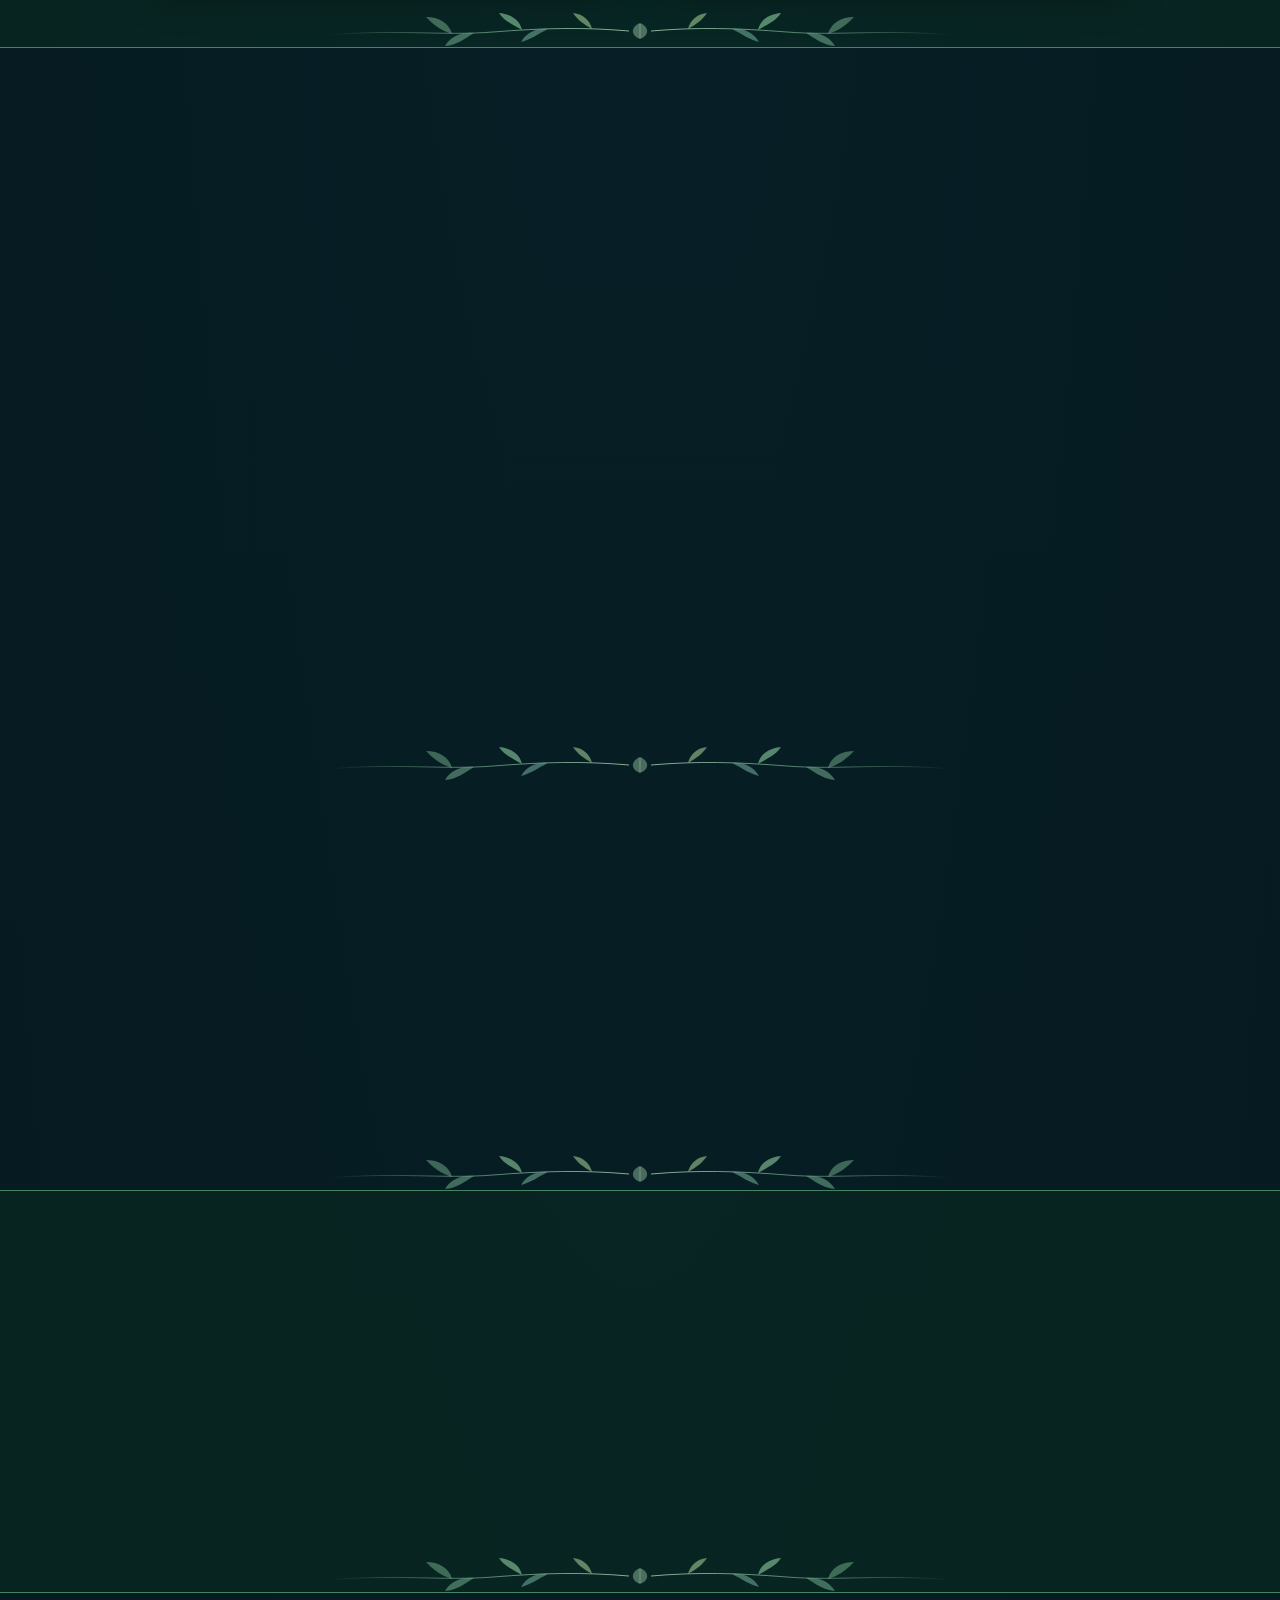
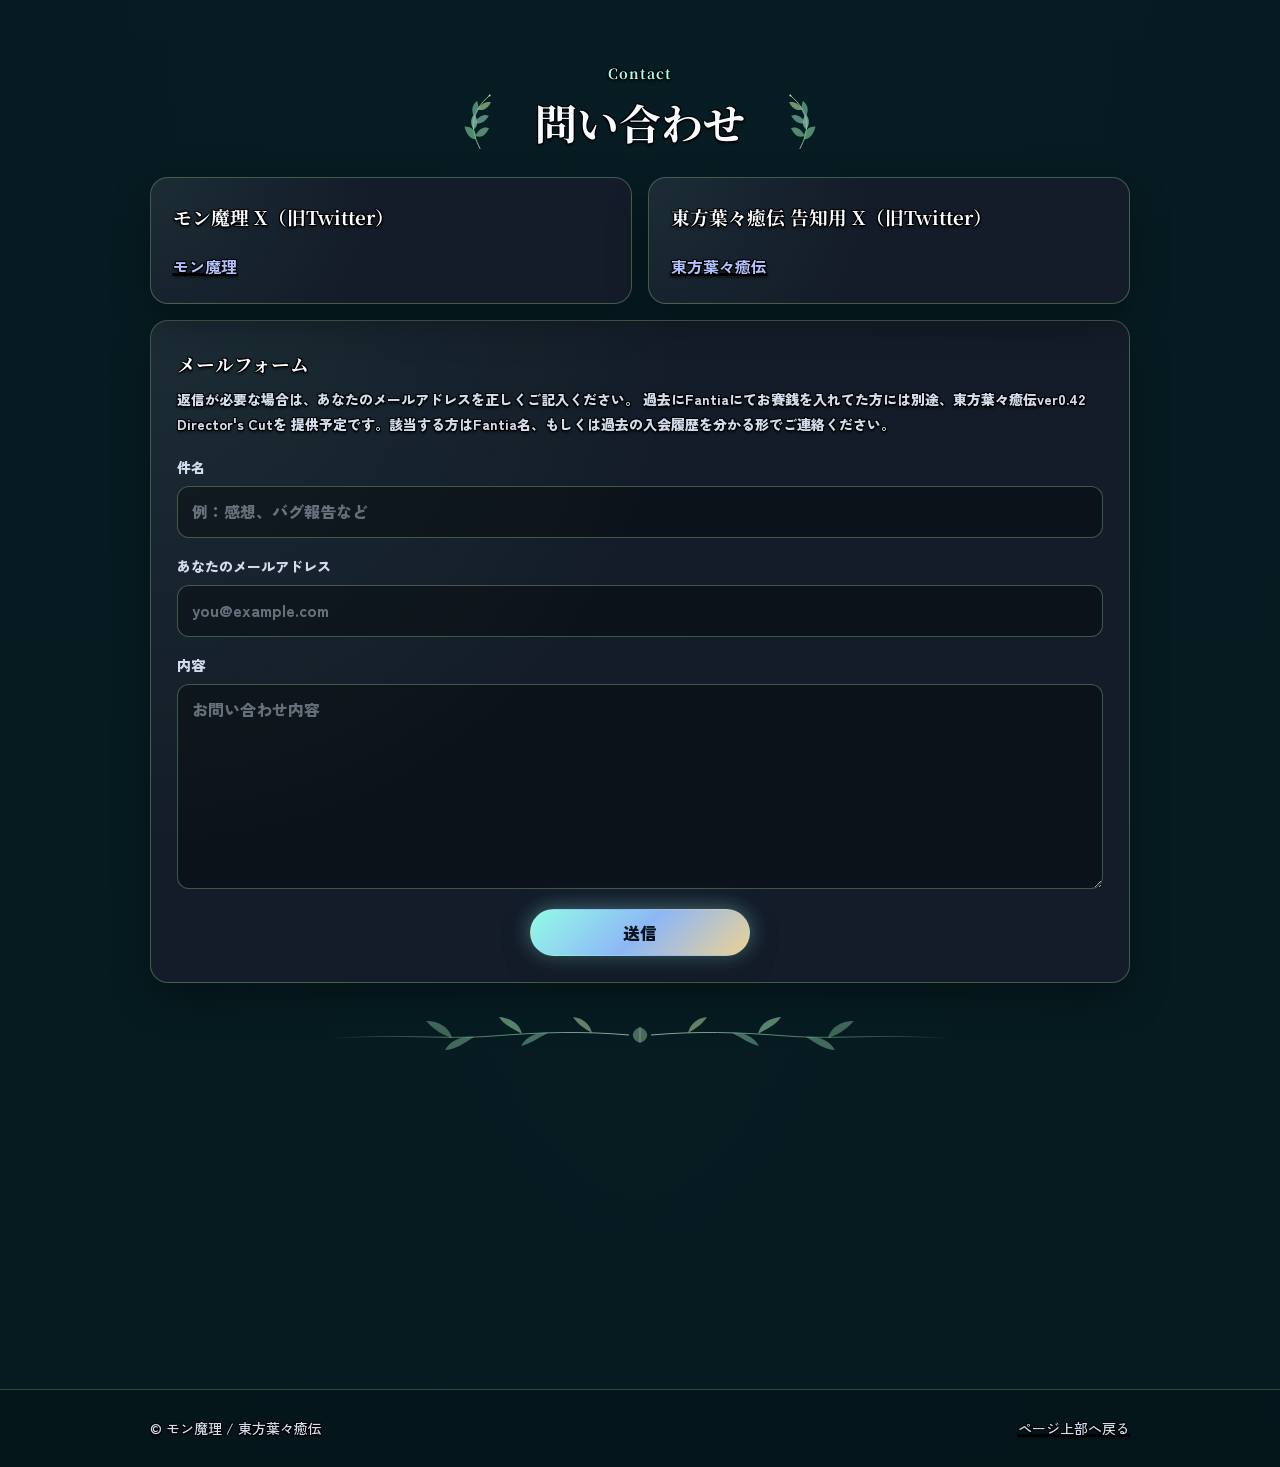
==== commit 889065e6: "update" ====
--- a/index.html
+++ b/index.html
@@ -30,7 +30,7 @@
 
   <link rel="stylesheet" href="style.css">
   <link rel="stylesheet" href="ornament-leaf.css?v=20261015">
-  <link rel="stylesheet" href="detail-polish.css?v=20261025-2">
+  <link rel="stylesheet" href="detail-polish.css?v=20261101">
   <link rel="stylesheet" href="gallery-polish.css?v=20261015">
   <link rel="stylesheet" href="music-polish.css?v=20261015">
   <link rel="stylesheet" href="news-ticker.css?v=20261026-2">
@@ -142,6 +142,7 @@
                 <li>Cubase</li>
                 <li>Clip Studio Paint</li>
                 <li>Codex AIツール</li>
+                <li>Visual Studio Code</li>
               </ul>
             </dd>
           </div>
@@ -596,7 +597,7 @@
     </div>
   </footer>
 
-  <script src="records.js?v=20261030"></script>
+  <script src="records.js?v=20261101"></script>
   <script src="leaf-textures.js?v=20261015"></script>
   <script src="leaf-atmosphere.js?v=20261015"></script>
   <script src="script.js?v=20261015"></script>
--- a/detail-polish.css
+++ b/detail-polish.css
@@ -101,6 +101,9 @@
   line-height: 1.65;
   white-space: nowrap;
 }
+body.detail-polish .quick-tool-list li:last-child:nth-child(odd) {
+  grid-column: 1 / -1;
+}
 body.detail-polish .quick-info .quick-release {
   display: flex;
   flex-direction: column;
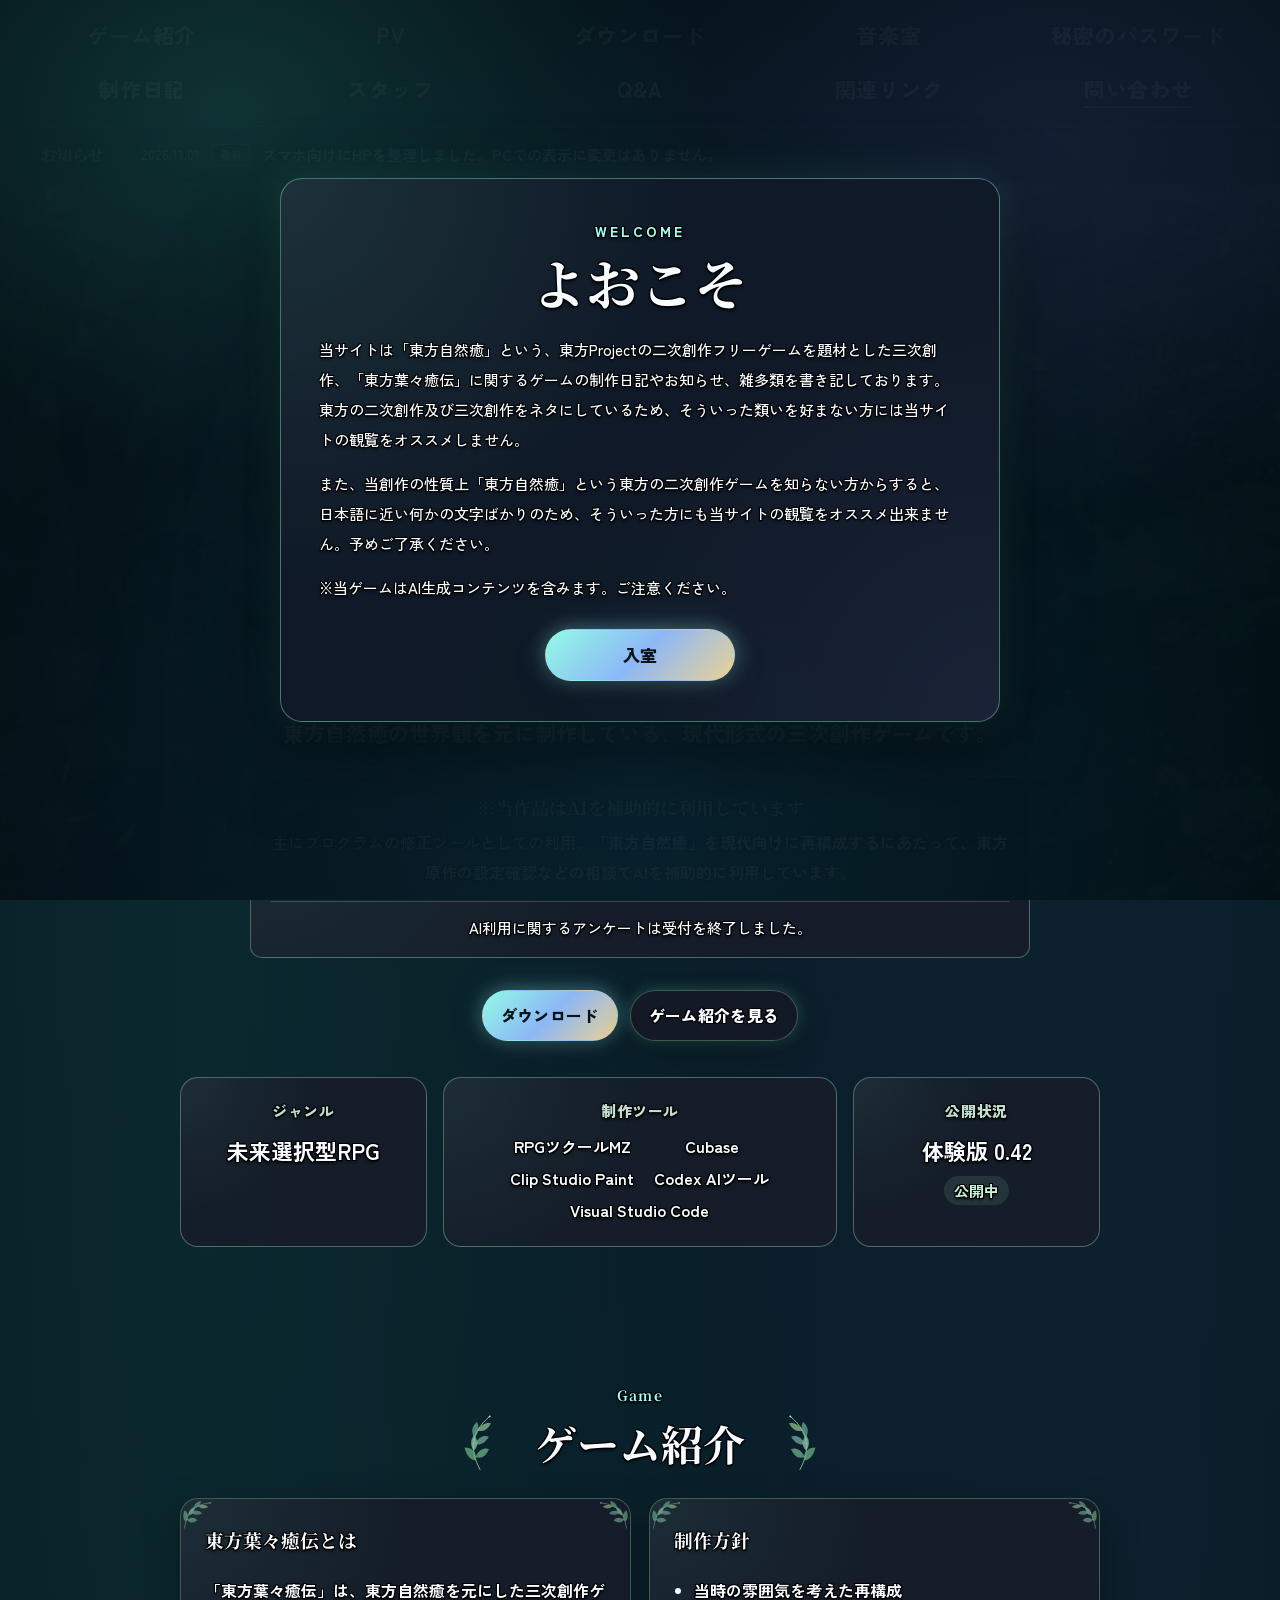
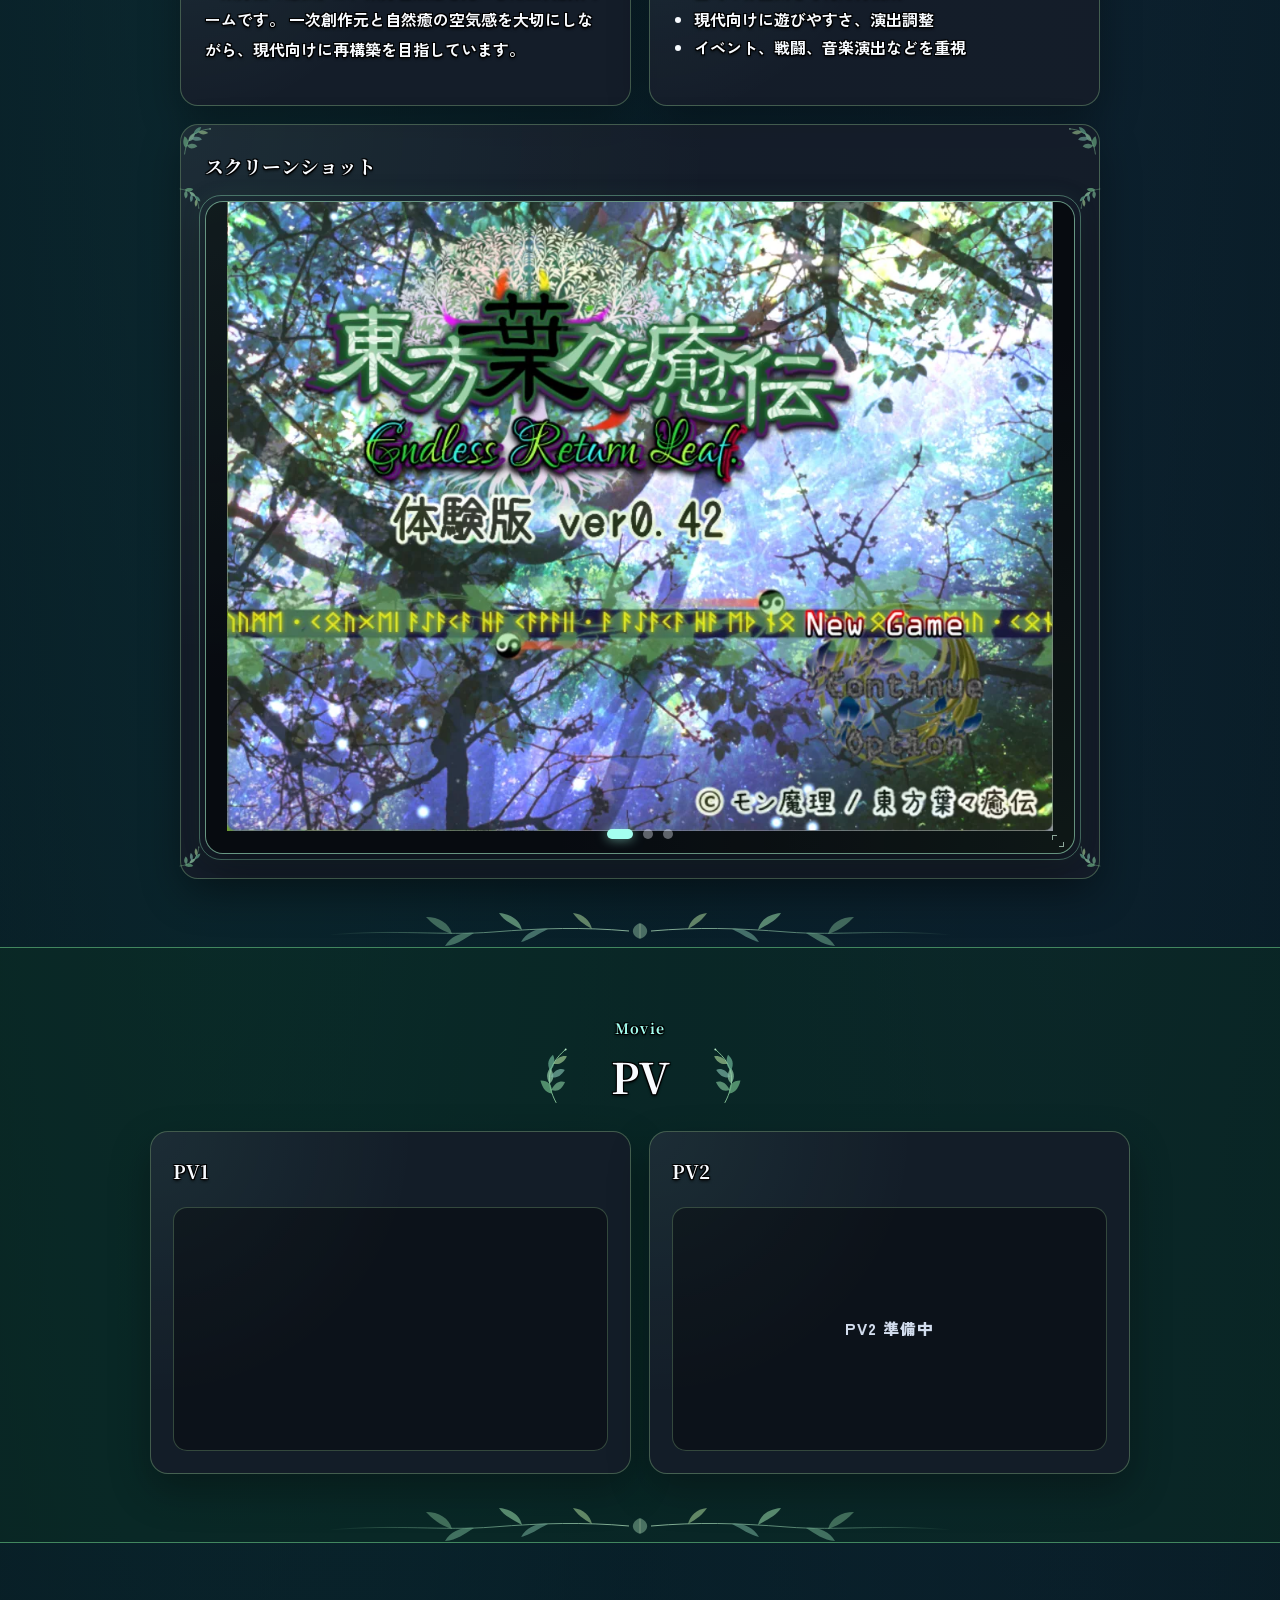
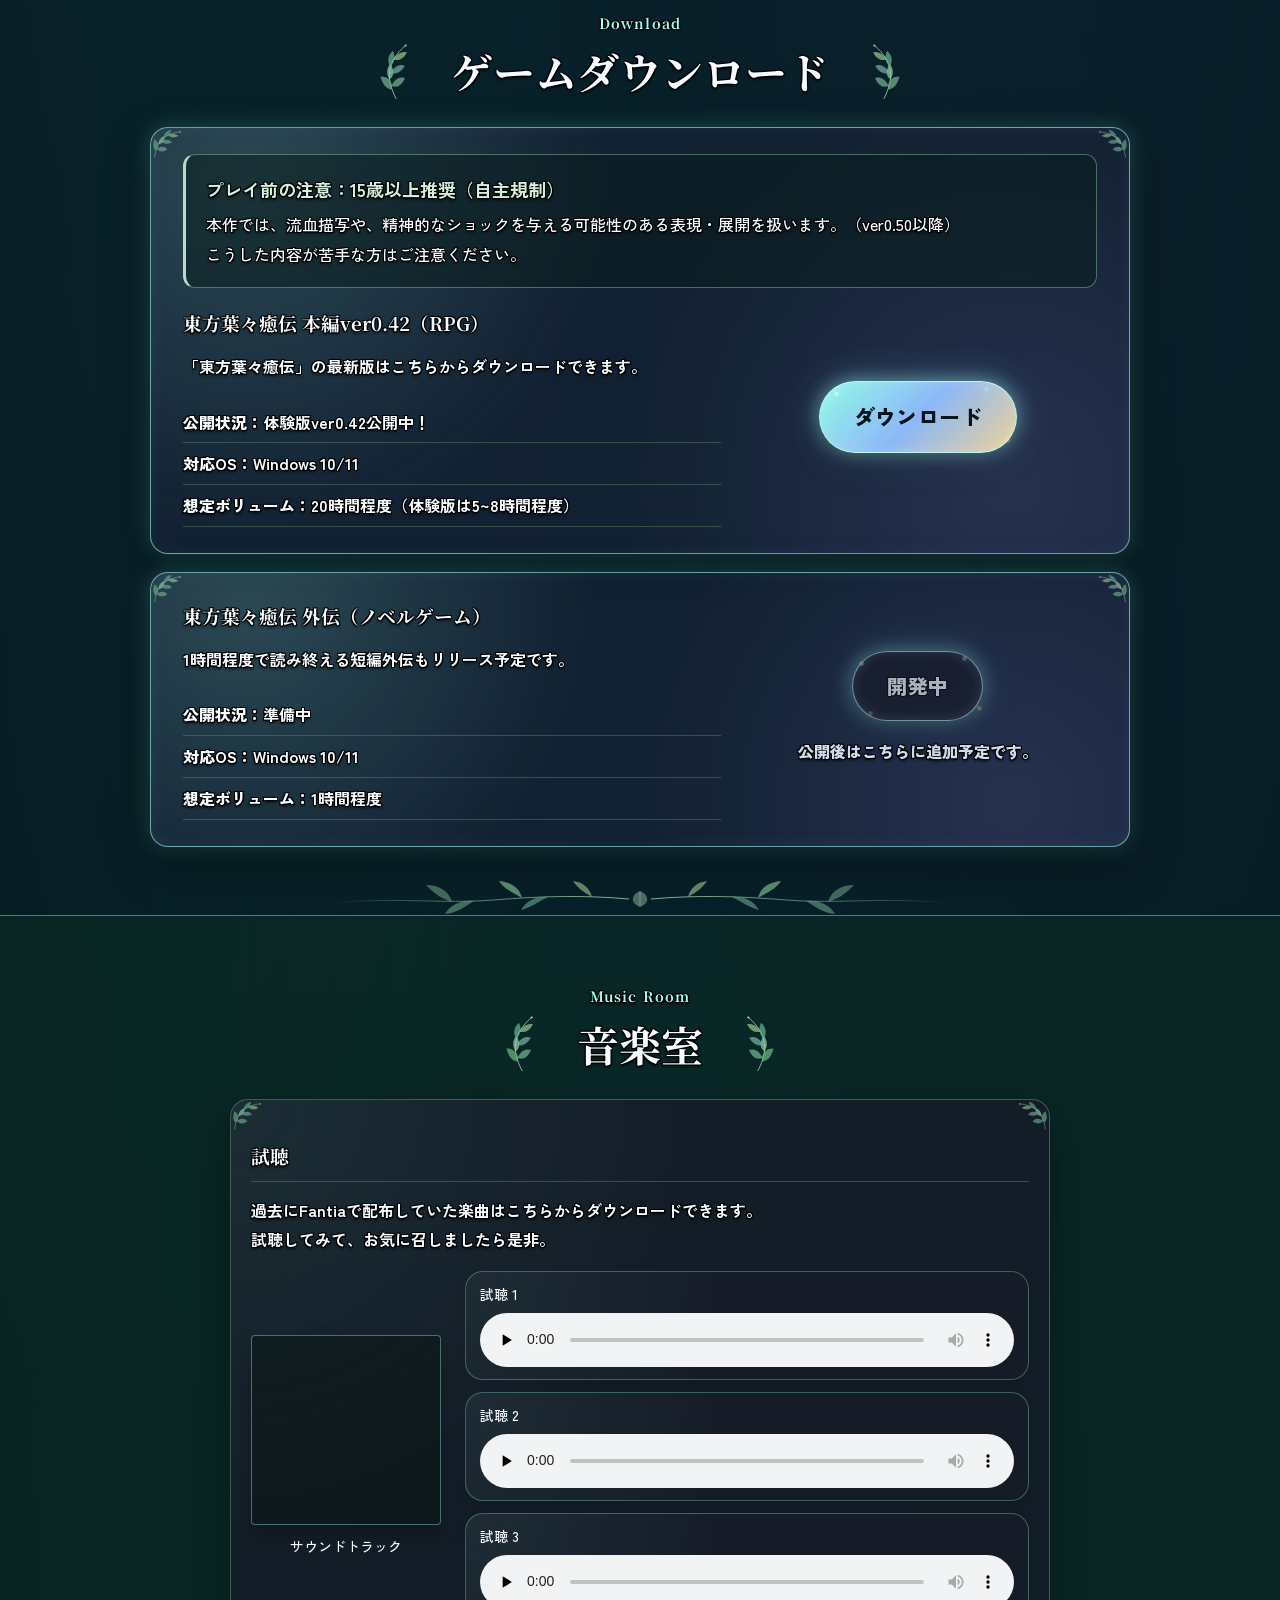
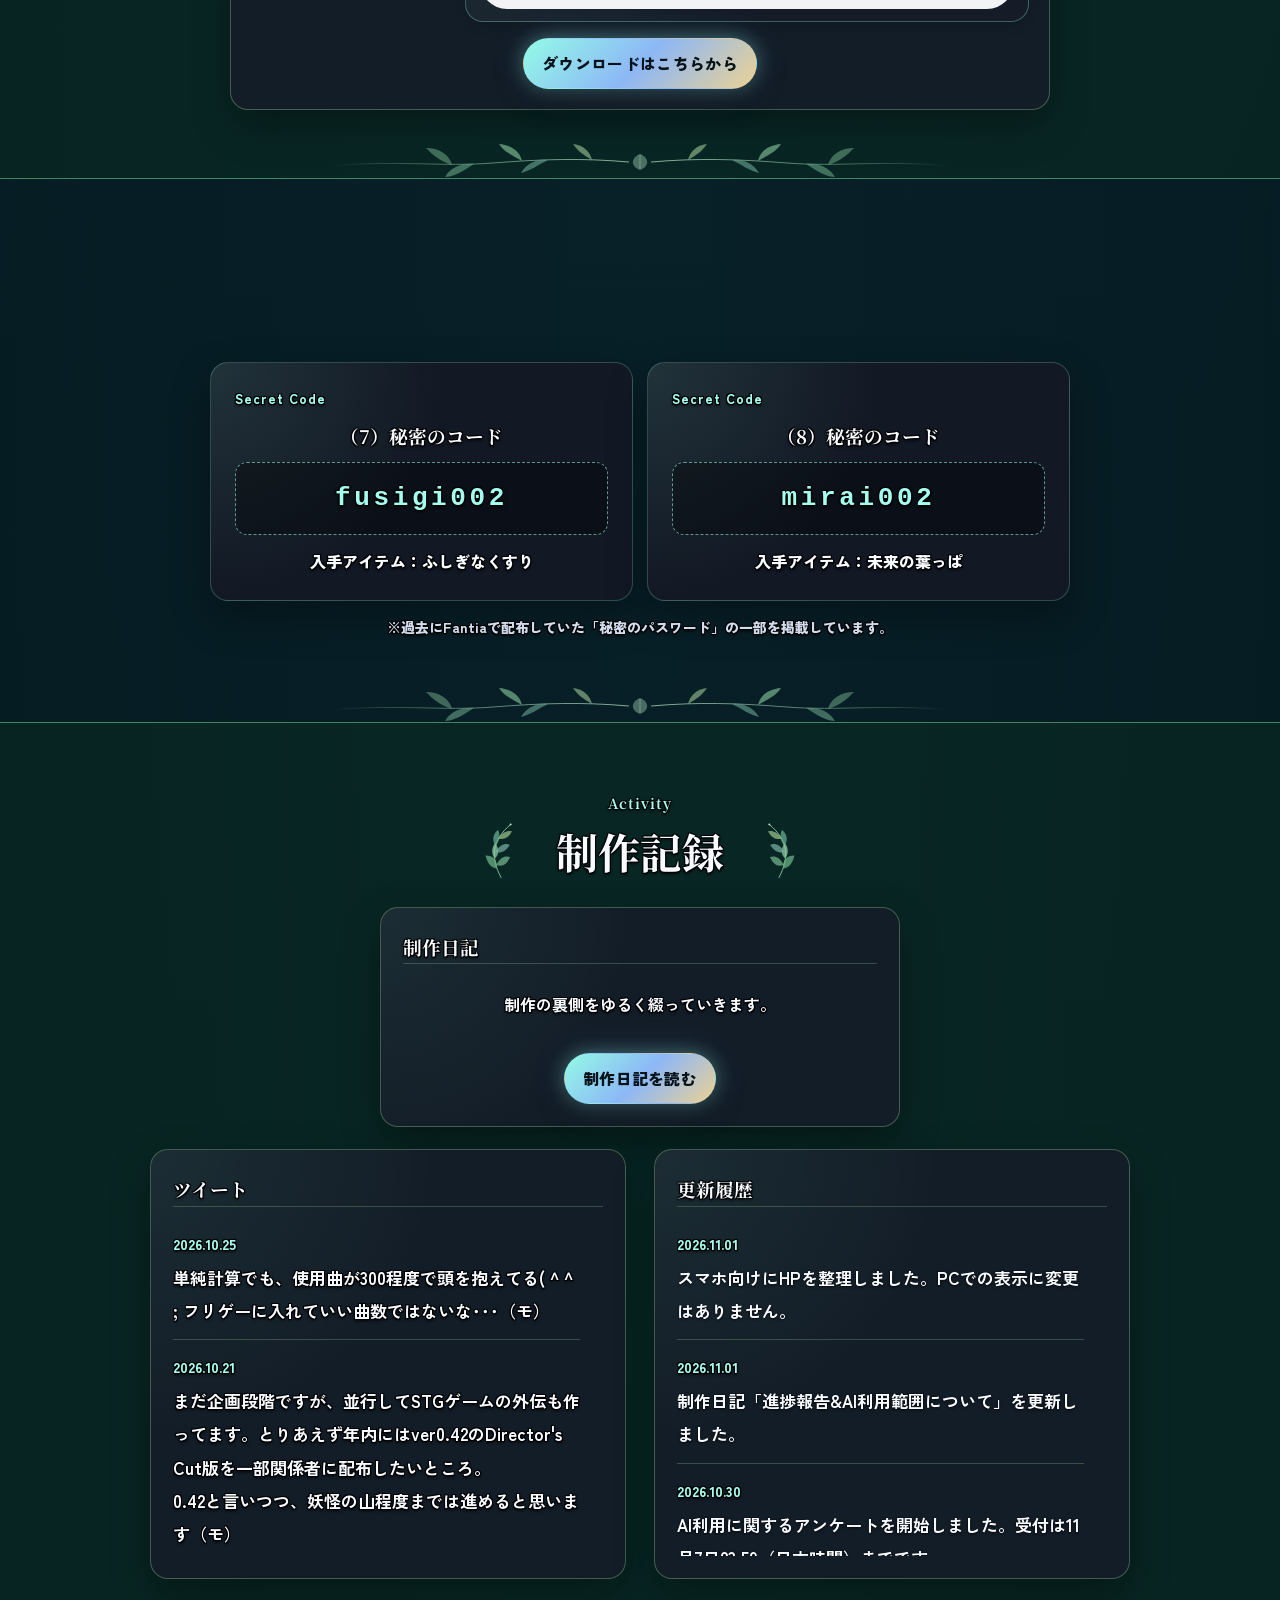
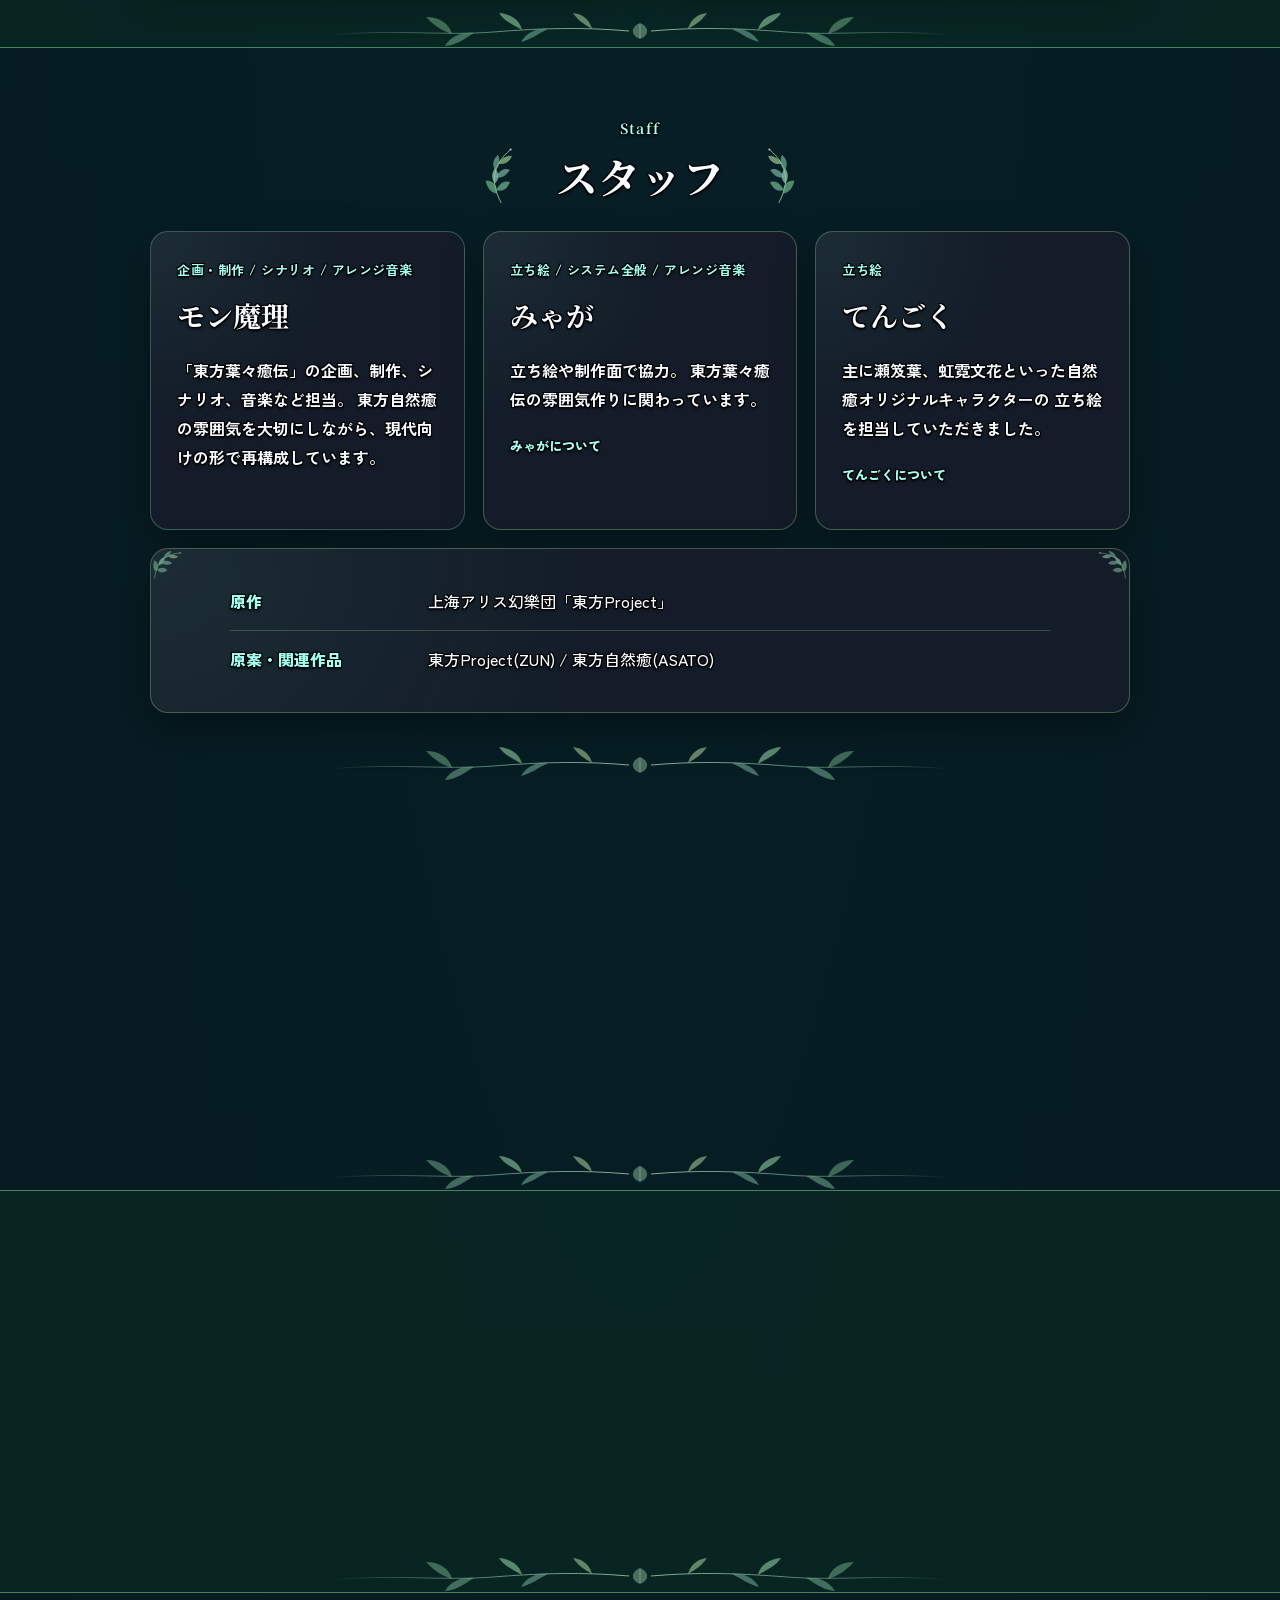
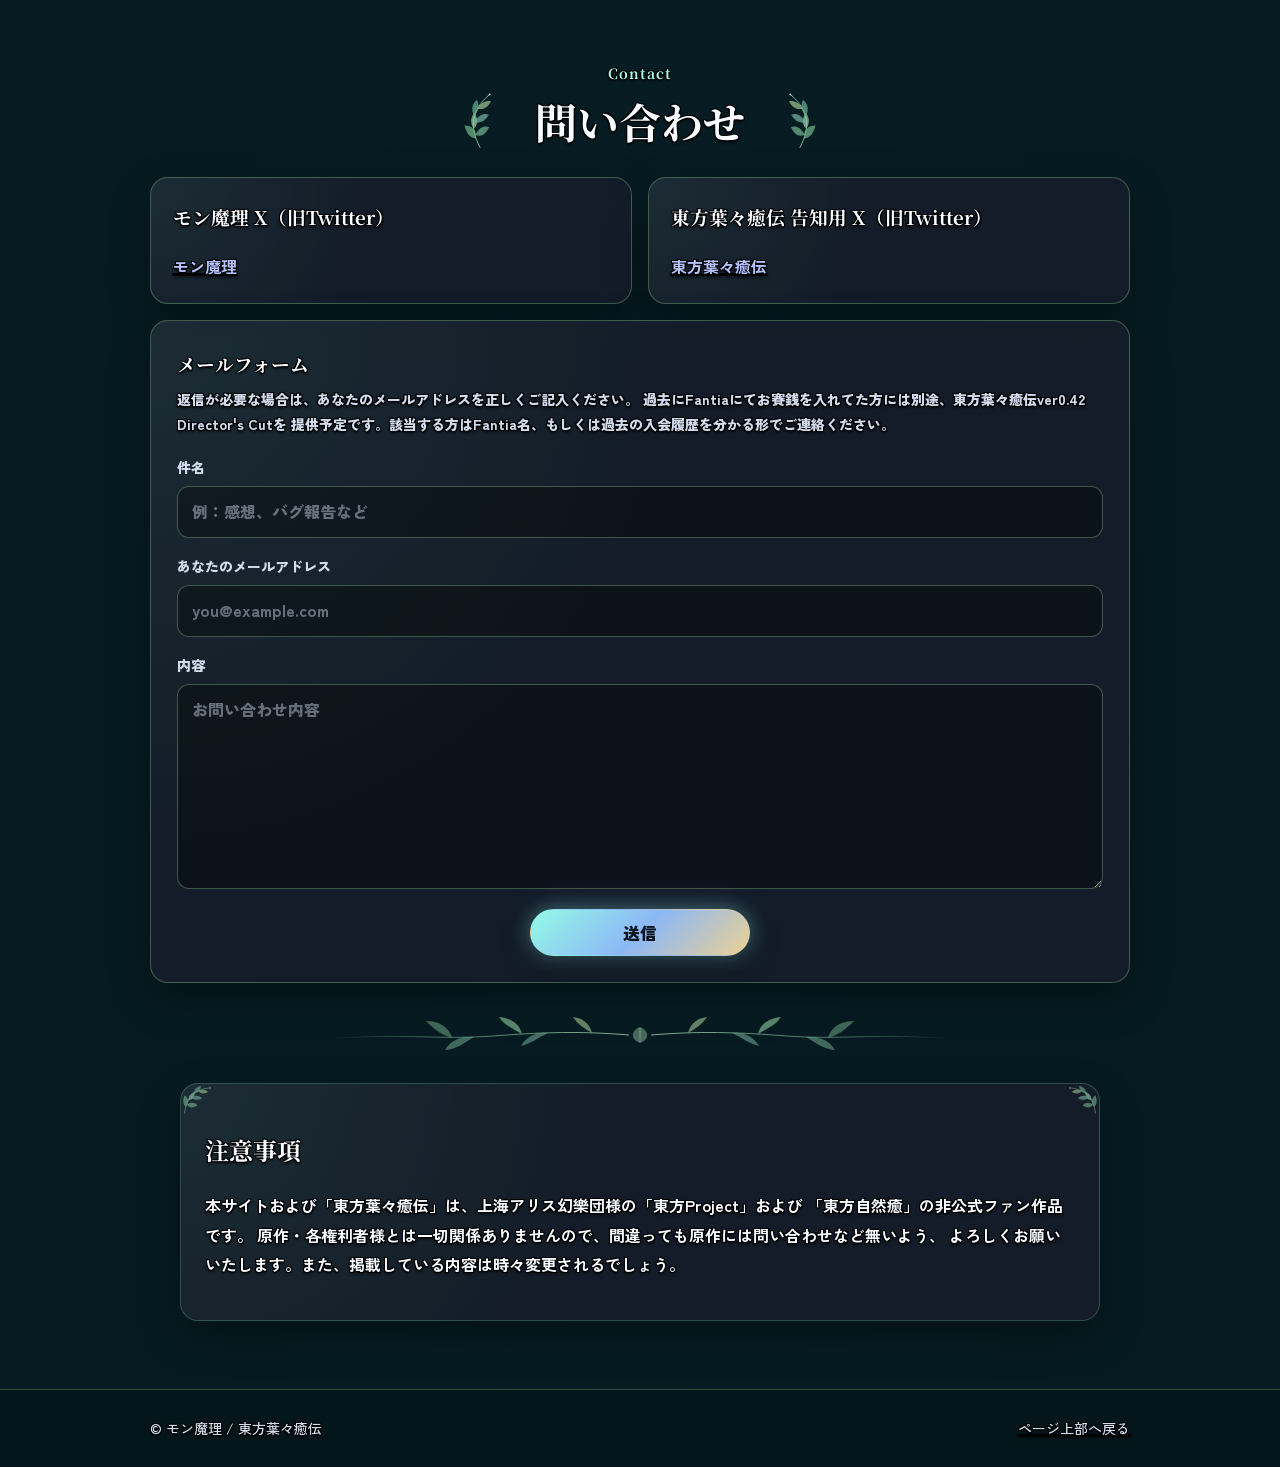
==== commit 4df3748e: "update" ====
--- a/index.html
+++ b/index.html
@@ -3,6 +3,7 @@
 <head>
   <meta charset="utf-8">
   <meta name="viewport" content="width=device-width, initial-scale=1">
+  <script src="display-mode.js?v=20261101"></script>
   <title>東方葉々癒伝 | 東方自然癒 三次創作ゲーム</title>
   <meta name="description" content="東方自然癒の三次創作『東方葉々癒伝』の紹介サイトです。ゲーム紹介、PV、ダウンロード、制作日記、スタッフ情報を掲載しています。">
 
@@ -35,6 +36,7 @@
   <link rel="stylesheet" href="music-polish.css?v=20261015">
   <link rel="stylesheet" href="news-ticker.css?v=20261026-2">
   <link rel="stylesheet" href="survey.css?v=20261030-2">
+  <link rel="stylesheet" href="mobile-layout.css?v=20261101">
 </head>
 
 <body class="site-glow ornament-leaf detail-polish">
--- a/mobile-layout.css
+++ b/mobile-layout.css
@@ -0,0 +1,259 @@
+/* Desktop at normal widths keeps the existing stylesheet and layout. */
+.view-strip,
+.view-footer-switch,
+.mobile-nav-toggle {
+  display: none;
+}
+
+html[data-site-view="desktop"] body {
+  min-width: 1280px;
+}
+
+html[data-compact-screen="true"] .view-strip {
+  display: block;
+  border-bottom: 1px solid rgba(157, 205, 181, .28);
+  background: #10232b;
+  color: #d4eddc;
+}
+
+.view-strip-inner {
+  width: calc(100% - 32px);
+  margin-inline: auto;
+  display: flex;
+  align-items: center;
+  justify-content: space-between;
+  flex-wrap: nowrap;
+  gap: calc(8px * var(--view-ui-scale, 1));
+  padding-block: calc(8px * var(--view-ui-scale, 1));
+  font-size: calc(12px * var(--view-ui-scale, 1));
+  line-height: 1.6;
+}
+
+.view-mode-toggle,
+.mobile-nav-toggle {
+  min-height: 44px;
+  padding: 8px 12px;
+  border: 1px solid rgba(157, 205, 181, .5);
+  border-radius: 6px;
+  background: rgba(22, 29, 42, .92);
+  color: #eef3ff;
+  font: 700 14px / 1.5 "Zen Kaku Gothic New", system-ui, sans-serif;
+  white-space: nowrap;
+  cursor: pointer;
+}
+
+.view-mode-toggle {
+  flex: none;
+  min-height: calc(44px * var(--view-ui-scale, 1));
+  padding: calc(8px * var(--view-ui-scale, 1)) calc(12px * var(--view-ui-scale, 1));
+  font-size: calc(14px * var(--view-ui-scale, 1));
+}
+
+.view-mode-toggle:focus-visible,
+.mobile-nav-toggle:focus-visible {
+  outline: 2px solid #a4fff0;
+  outline-offset: 3px;
+}
+
+html[data-compact-screen="true"] .view-footer-switch {
+  display: block;
+  margin: 16px;
+  text-align: center;
+}
+
+@media (max-width: 980px) {
+  html:not([data-site-view="desktop"]) {
+    -webkit-text-size-adjust: 100%;
+    text-size-adjust: 100%;
+  }
+
+  html:not([data-site-view="desktop"]) body.site-glow .container {
+    width: calc(100% - 32px);
+  }
+
+  html:not([data-site-view="desktop"]) body.site-glow :is(.card, .download-panel, .pv-card, .activity-card, .staff-card, .contact-card > div, .qa-item, .devlog-article, .zip-card) {
+    min-width: 0;
+  }
+
+  /* Reflow desktop hard breaks; keep paragraph breaks and original text. */
+  html:not([data-site-view="desktop"]) .prose-line-break {
+    white-space: normal;
+  }
+}
+
+@media (max-width: 620px) {
+  html:not([data-site-view="desktop"]) body.site-glow .header-inner {
+    display: grid;
+    grid-template-columns: minmax(0, 1fr) auto;
+    width: calc(100% - 32px);
+    gap: 8px 12px;
+    padding: 8px 0;
+  }
+
+  html:not([data-site-view="desktop"]) body.site-glow .site-title {
+    display: block !important;
+    font-size: 16px;
+    white-space: nowrap;
+  }
+
+  html:not([data-site-view="desktop"]) .mobile-nav-toggle {
+    display: inline-flex;
+    align-items: center;
+    justify-content: center;
+    font-size: 13px;
+  }
+
+  html:not([data-site-view="desktop"]) body.site-glow .site-nav {
+    grid-column: 1 / -1;
+    grid-template-columns: repeat(2, minmax(0, 1fr));
+    grid-auto-rows: minmax(44px, auto);
+    gap: 6px 8px;
+    padding-bottom: 4px;
+  }
+
+  html:not([data-site-view="desktop"])[data-mobile-nav-ready="true"] body.site-glow .site-nav[data-mobile-open="false"] {
+    display: none;
+  }
+
+  html:not([data-site-view="desktop"]) body.site-glow .site-nav a:nth-child(n) {
+    grid-column: auto !important;
+    grid-row: auto !important;
+    min-height: 44px;
+    padding: 8px 4px;
+    font-size: 14px;
+    line-height: 1.5;
+    white-space: normal;
+  }
+
+  html:not([data-site-view="desktop"]) body.site-glow .section {
+    padding-block: 40px;
+  }
+
+  html:not([data-site-view="desktop"]) main#top {
+    scroll-margin-top: 76px;
+  }
+
+  html:not([data-site-view="desktop"]) body.site-glow .section-head {
+    margin-bottom: 24px;
+  }
+
+  html:not([data-site-view="desktop"]) body.site-glow .section-head h2 {
+    max-width: calc(100% - 50px);
+    font-size: clamp(23px, 6.3vw, 30px);
+    line-height: 1.5;
+    text-wrap: balance;
+    overflow-wrap: normal;
+    word-break: normal;
+    line-break: strict;
+  }
+
+  html:not([data-site-view="desktop"]) body.site-glow .lead {
+    font-size: 16px;
+    line-height: 1.9;
+    text-wrap: pretty;
+  }
+
+  html:not([data-site-view="desktop"]) body.site-glow .hero-buttons {
+    display: grid;
+    grid-template-columns: repeat(2, minmax(0, 1fr));
+    gap: 10px;
+  }
+
+  html:not([data-site-view="desktop"]) body.site-glow .hero-buttons .button {
+    min-width: 0;
+    padding: 12px 6px;
+    font-size: 14px;
+    line-height: 1.5;
+  }
+
+  html:not([data-site-view="desktop"]) body.detail-polish .quick-info {
+    max-width: 100%;
+    grid-template-columns: minmax(0, 1fr);
+    gap: 12px;
+    scroll-margin-top: 84px;
+  }
+
+  html:not([data-site-view="desktop"]) body.detail-polish .quick-info > .quick-info-card {
+    padding: 18px 12px;
+  }
+
+  html:not([data-site-view="desktop"]) body.detail-polish .quick-tool-list {
+    grid-template-columns: repeat(2, minmax(0, 1fr));
+    gap: 8px 10px;
+    width: 100%;
+  }
+
+  html:not([data-site-view="desktop"]) body.detail-polish .quick-tool-list li {
+    font-size: 14px;
+    white-space: normal;
+  }
+
+  html:not([data-site-view="desktop"]) body.site-glow :is(.card, .pv-card, .activity-card, .staff-card, .qa-item, .devlog-article, .download-panel) {
+    padding: 20px;
+  }
+
+  html:not([data-site-view="desktop"]) body.detail-polish .main-ai-notice {
+    padding: 16px;
+  }
+
+  html:not([data-site-view="desktop"]) body.detail-polish .main-ai-notice h2 {
+    font-size: 16px;
+    text-align: center;
+  }
+
+  html:not([data-site-view="desktop"]) body.detail-polish .main-ai-notice p {
+    font-size: 15px;
+    line-height: 1.9;
+  }
+
+  html:not([data-site-view="desktop"]) body.detail-polish .main-ai-notice .survey-invite {
+    text-align: center;
+  }
+
+  html:not([data-site-view="desktop"]) body.site-glow .download-action {
+    align-items: center;
+    text-align: center;
+  }
+
+  html:not([data-site-view="desktop"]) body.site-glow .download-action .button {
+    max-width: 100%;
+    min-width: 0;
+    width: min(100%, 300px);
+  }
+
+  html:not([data-site-view="desktop"]) body.site-glow .devlog-head {
+    display: grid;
+    gap: 6px;
+  }
+
+  html:not([data-site-view="desktop"]) body.site-glow .devlog-head h2 {
+    font-size: 20px;
+    line-height: 1.6;
+    text-wrap: balance;
+  }
+
+  html:not([data-site-view="desktop"]) body.site-glow :is(.devlog-text, .qa-answer) {
+    font-size: 16px;
+    line-height: 2;
+    line-break: strict;
+  }
+
+  html:not([data-site-view="desktop"]) body.site-glow .qa-question {
+    font-size: 17px;
+    gap: 10px;
+  }
+
+  html:not([data-site-view="desktop"]) body.detail-polish :is(.main-ai-notice, #update-history, [data-news-record]) {
+    scroll-margin-top: 84px;
+  }
+
+  html:not([data-site-view="desktop"]) .welcome-gate {
+    align-items: start;
+    padding: 16px;
+  }
+
+  html:not([data-site-view="desktop"]) .welcome-card {
+    margin-block: auto;
+    padding: 24px 20px;
+  }
+}
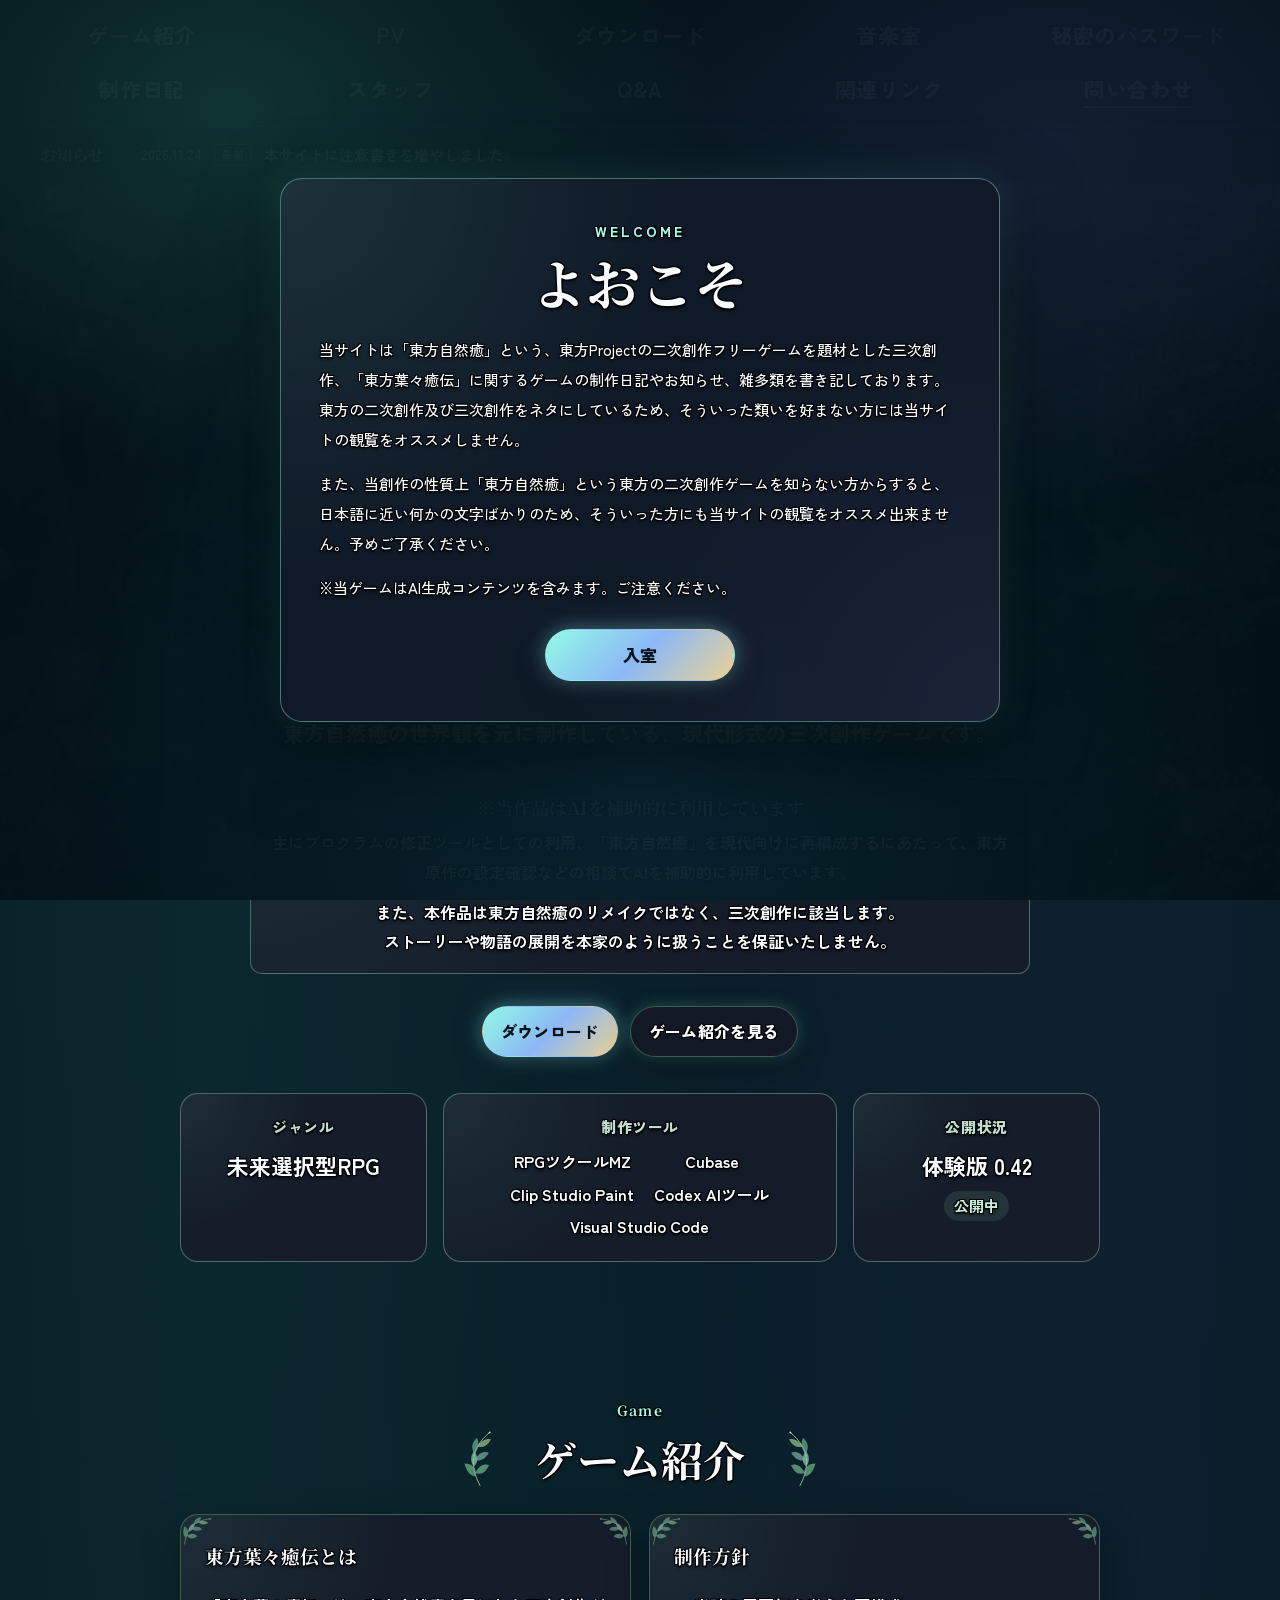
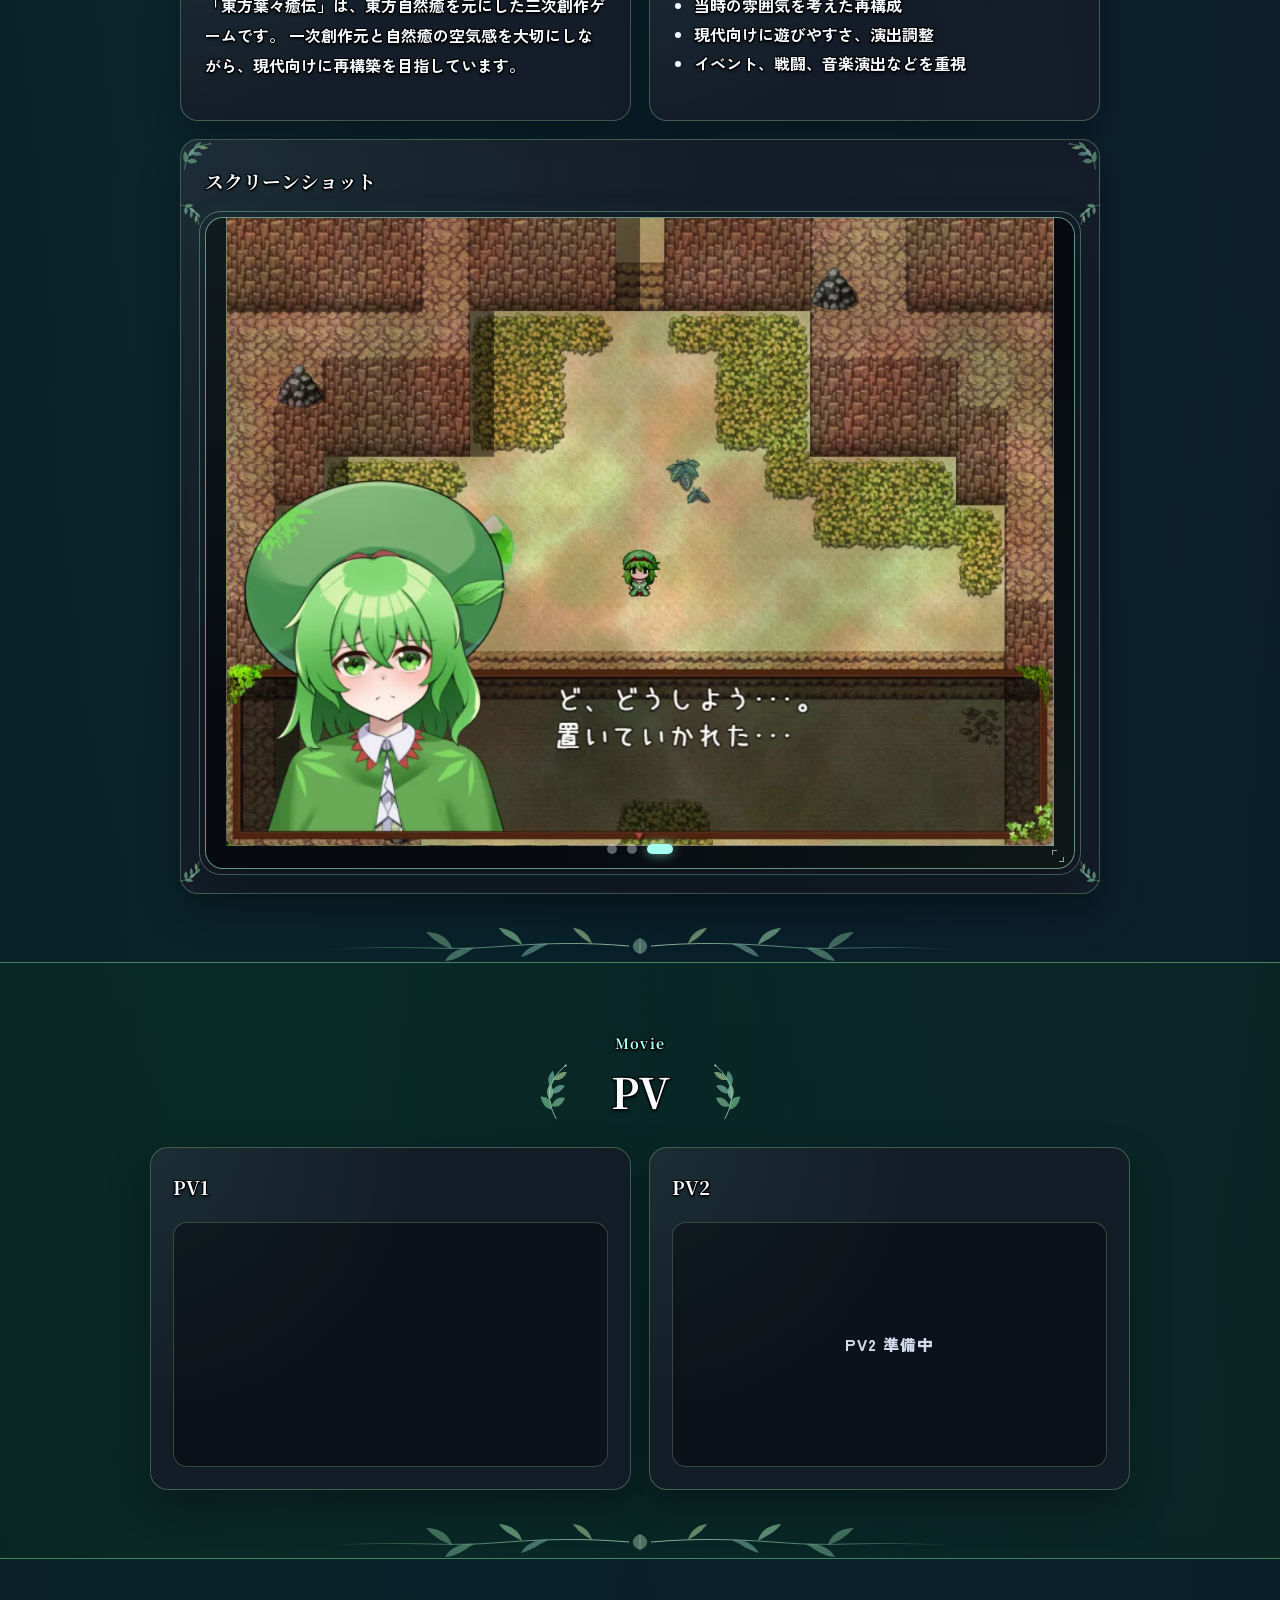
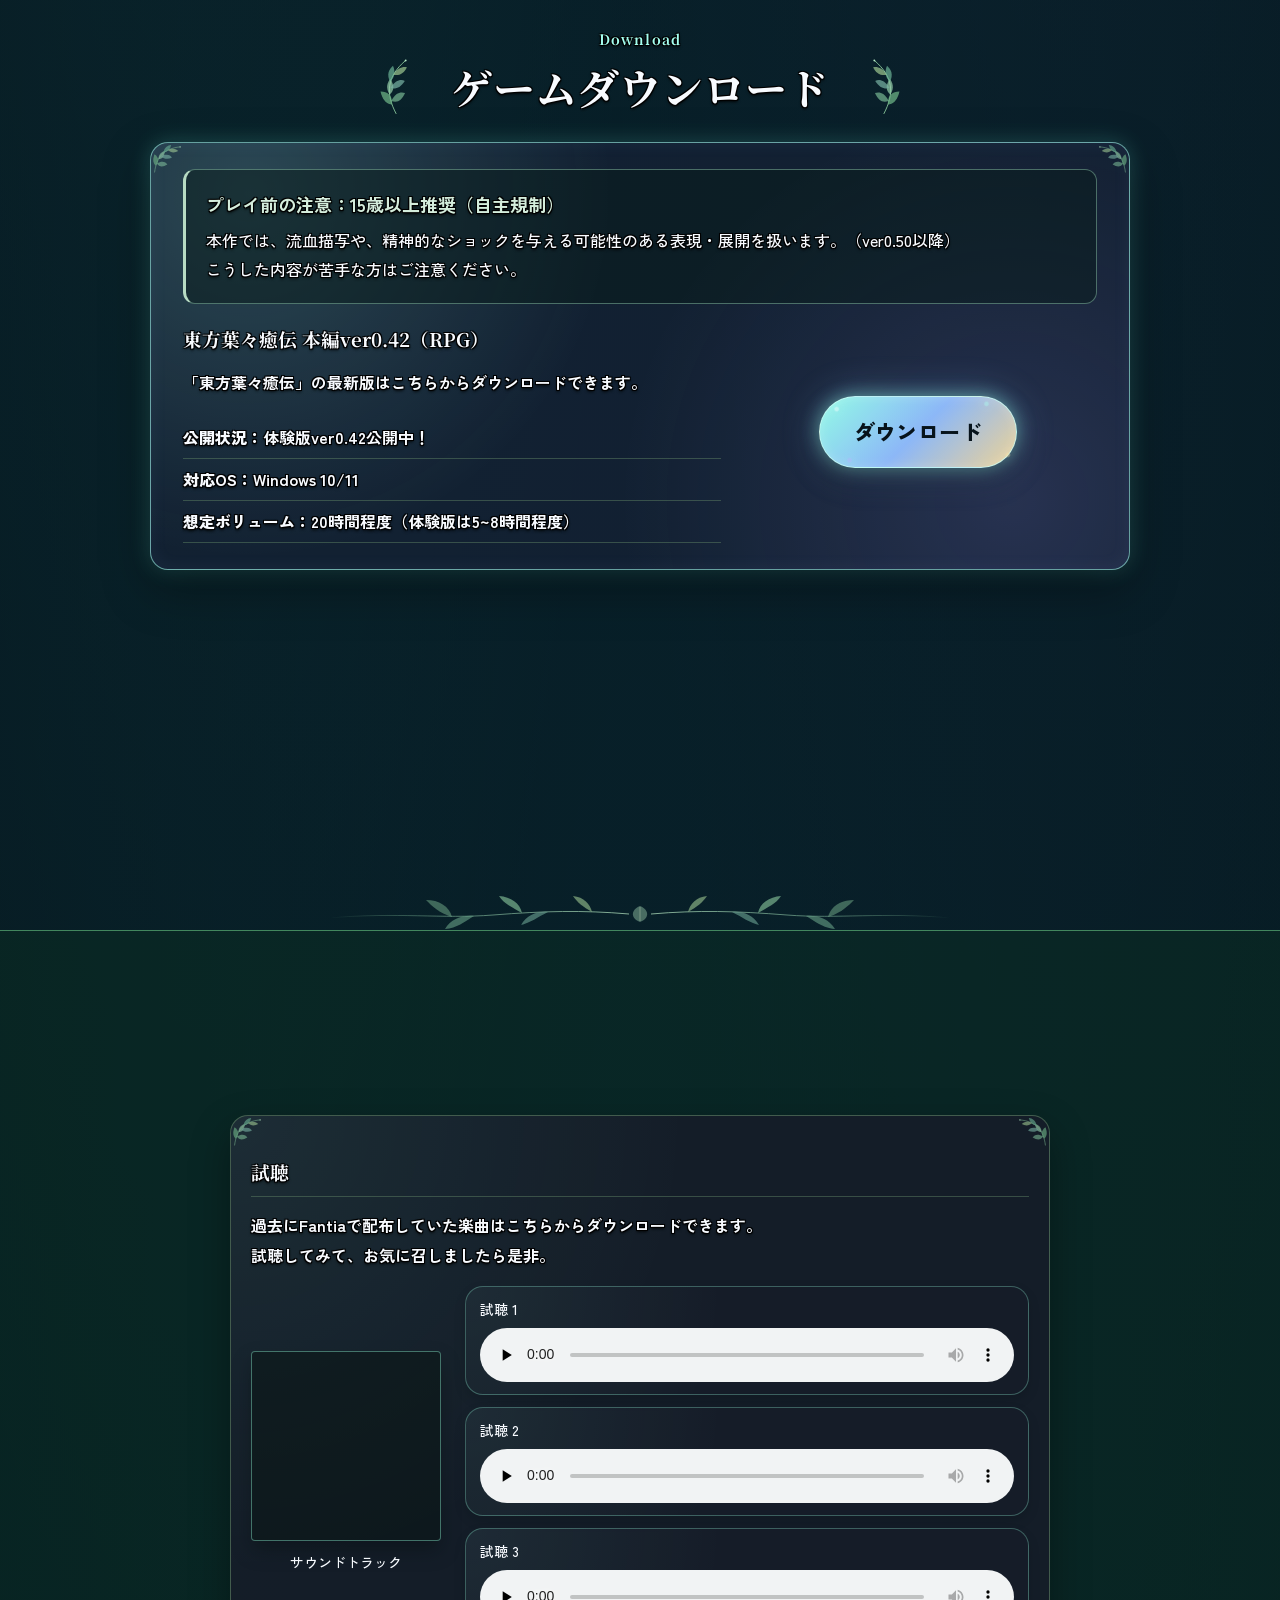
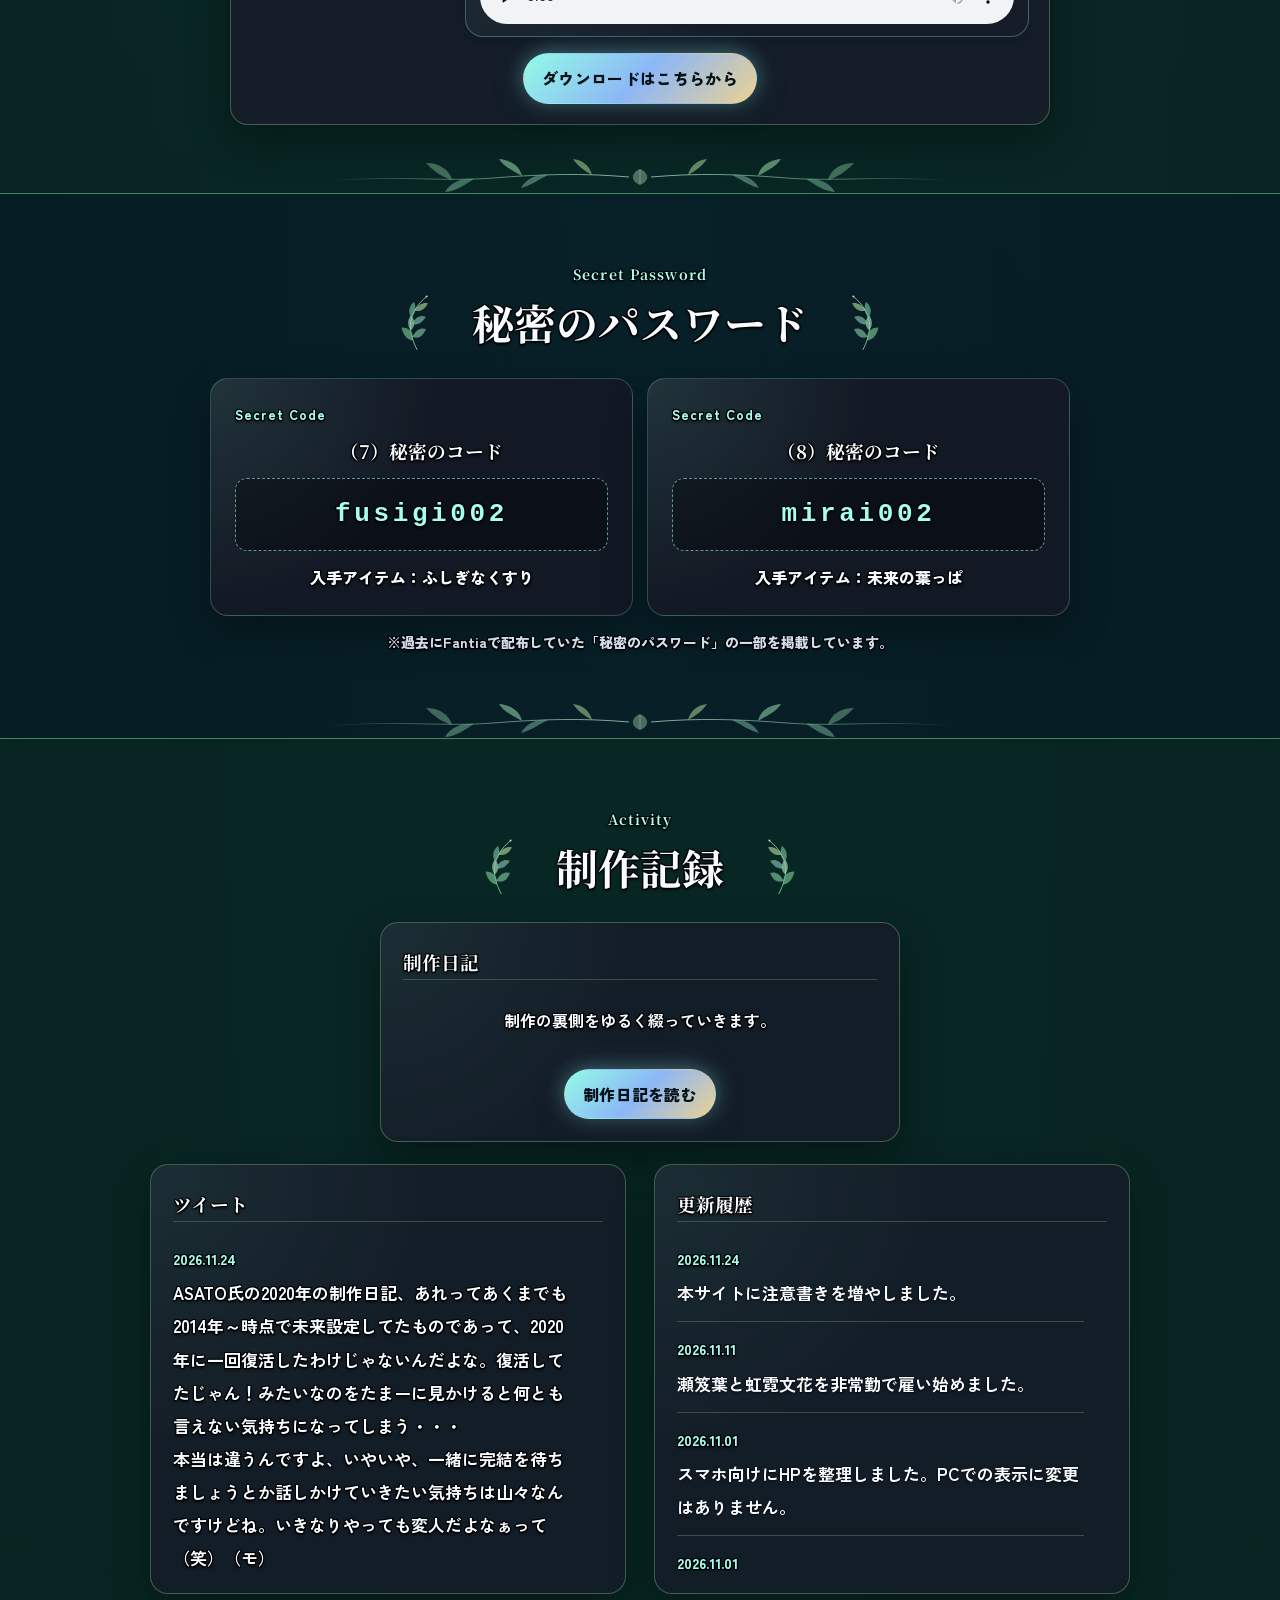
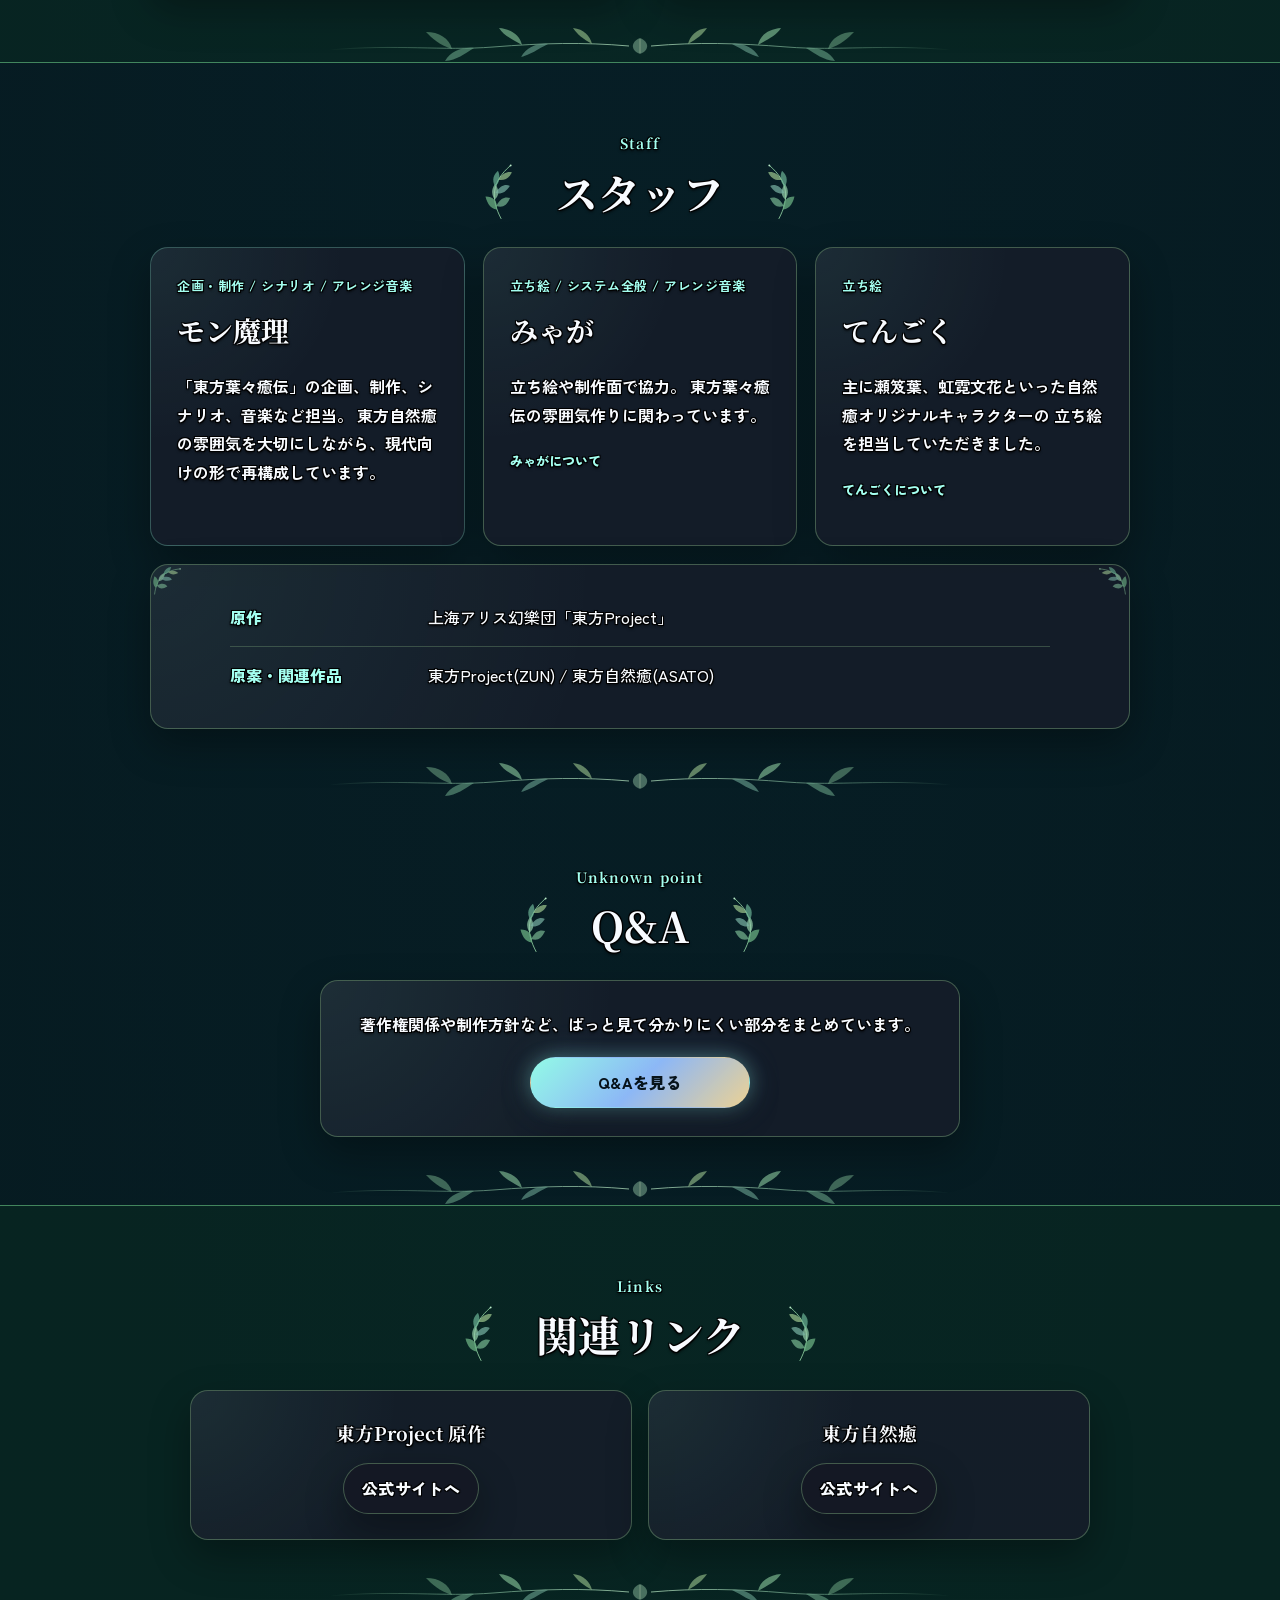
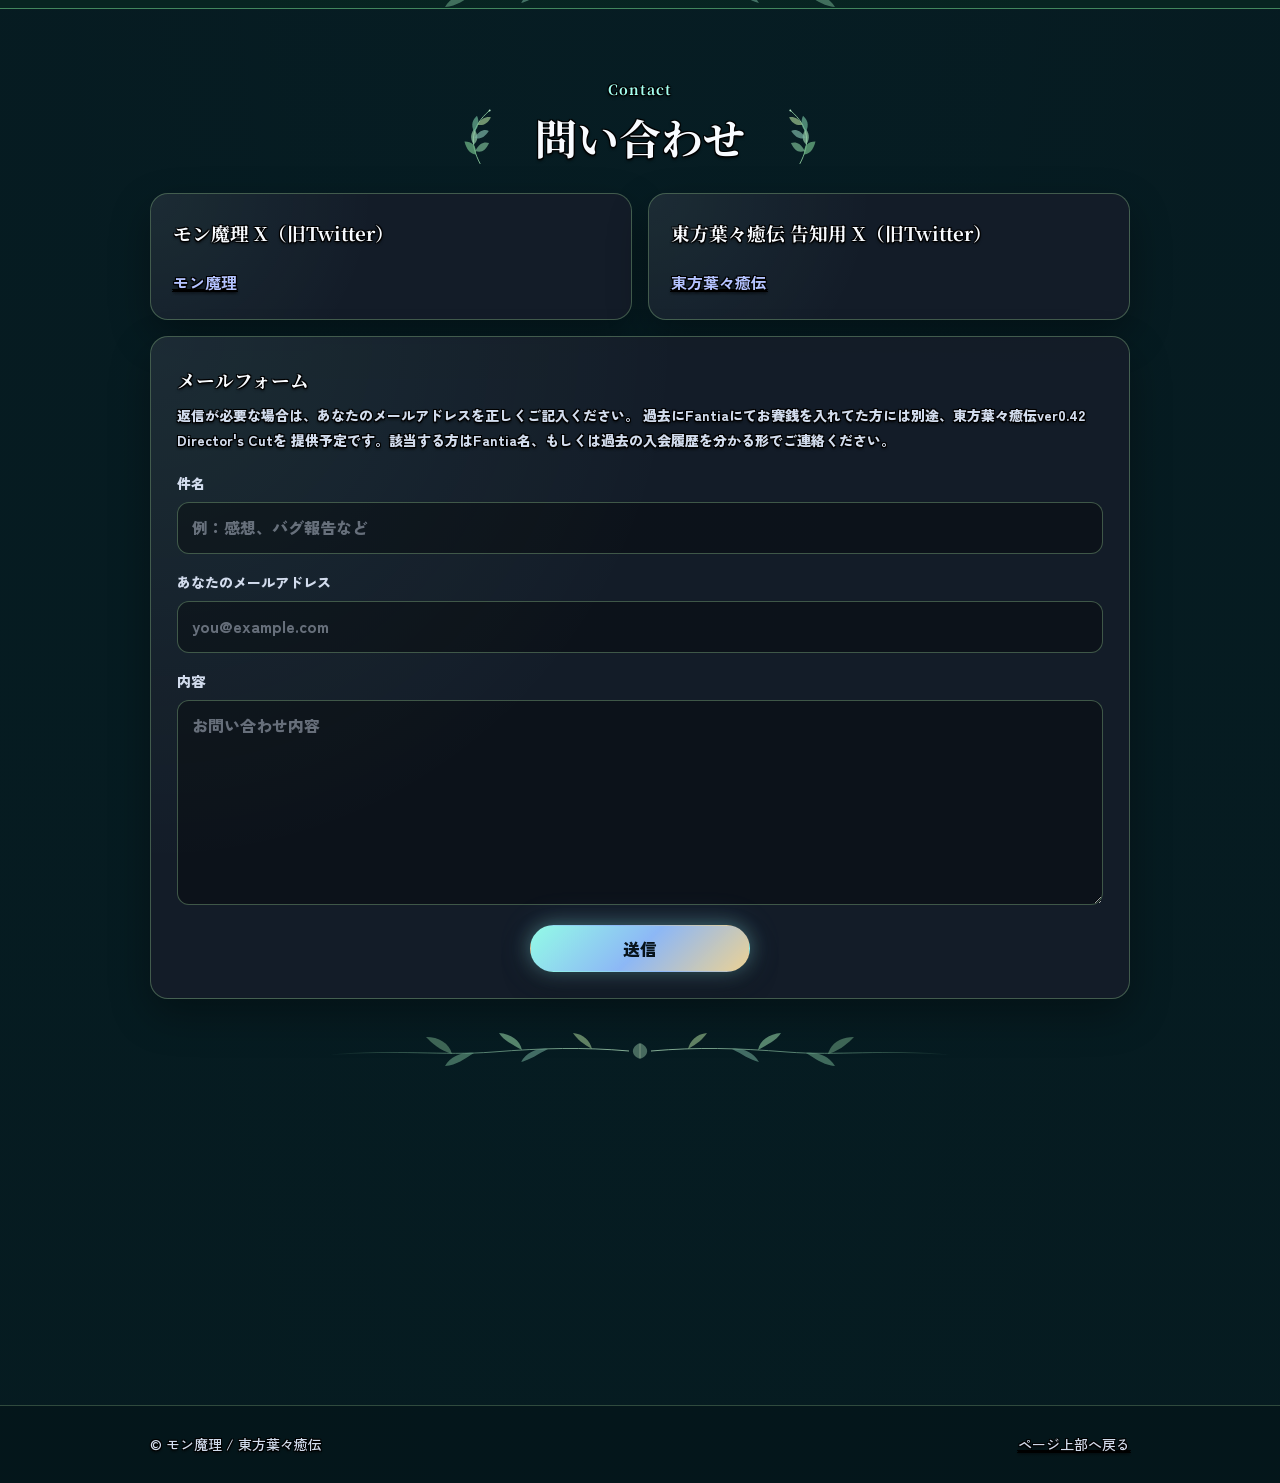
==== commit b2b5ca00: "update" ====
--- a/index.html
+++ b/index.html
@@ -31,11 +31,10 @@
 
   <link rel="stylesheet" href="style.css">
   <link rel="stylesheet" href="ornament-leaf.css?v=20261015">
-  <link rel="stylesheet" href="detail-polish.css?v=20261101">
+  <link rel="stylesheet" href="detail-polish.css?v=20261124-2">
   <link rel="stylesheet" href="gallery-polish.css?v=20261015">
   <link rel="stylesheet" href="music-polish.css?v=20261015">
   <link rel="stylesheet" href="news-ticker.css?v=20261026-2">
-  <link rel="stylesheet" href="survey.css?v=20261030-2">
   <link rel="stylesheet" href="mobile-layout.css?v=20261101">
 </head>
 
@@ -116,14 +115,7 @@
         <aside class="main-ai-notice" id="main-ai-notice" aria-labelledby="main-ai-notice-title">
           <h2 id="main-ai-notice-title">※当作品はAIを補助的に利用しています</h2>
           <p>主にプログラムの修正ツールとしての利用、<strong>「東方自然癒」を現代向けに再構成するにあたって、東方原作の設定確認などの相談でAIを補助的に利用しています。</strong></p>
-          <p class="survey-invite" data-survey-deadline="2026-11-07T23:59:00+09:00">
-            <span data-survey-open>
-              <span class="survey-invite-label">AI利用アンケート受付中</span>
-              <a class="button primary survey-answer-link" href="https://docs.google.com/forms/d/e/1FAIpQLScN_T-TLJIablNiYsXNtuHs1dhRtJ7cv2uGZ71iPsxDc-Prnw/viewform" target="_blank" rel="noopener">アンケートに回答する<span aria-hidden="true"> ↗</span></a>
-              <span class="survey-invite-deadline">11月7日 23:59（日本時間）まで・匿名／ログイン不要</span>
-            </span>
-            <span data-survey-closed hidden>AI利用に関するアンケートは受付を終了しました。</span>
-          </p>
+          <p>また、本作品は東方自然癒のリメイクではなく、三次創作に該当します。<br>ストーリーや物語の展開を本家のように扱うことを保証いたしません。</p>
         </aside>
 
         <div class="hero-buttons">
@@ -604,7 +596,6 @@
   <script src="leaf-atmosphere.js?v=20261015"></script>
   <script src="script.js?v=20261015"></script>
   <script src="news-ticker.js?v=20261026-3"></script>
-  <script src="survey.js?v=20261030"></script>
   <script src="gallery-polish.js?v=20261015"></script>
   <script src="music-polish.js?v=20261015"></script>
 </body>
--- a/detail-polish.css
+++ b/detail-polish.css
@@ -154,7 +154,14 @@
 body.detail-polish .main-ai-notice p {
   margin: 0;
   font-size: 16px;
+  font-weight: 700;
   line-height: 1.85;
+}
+body.detail-polish .main-ai-notice p strong {
+  font-weight: inherit;
+}
+body.detail-polish .main-ai-notice > p + p {
+  margin-top: 0.65em;
 }
 @media (max-width: 620px) {
   body.detail-polish .main-ai-notice {
